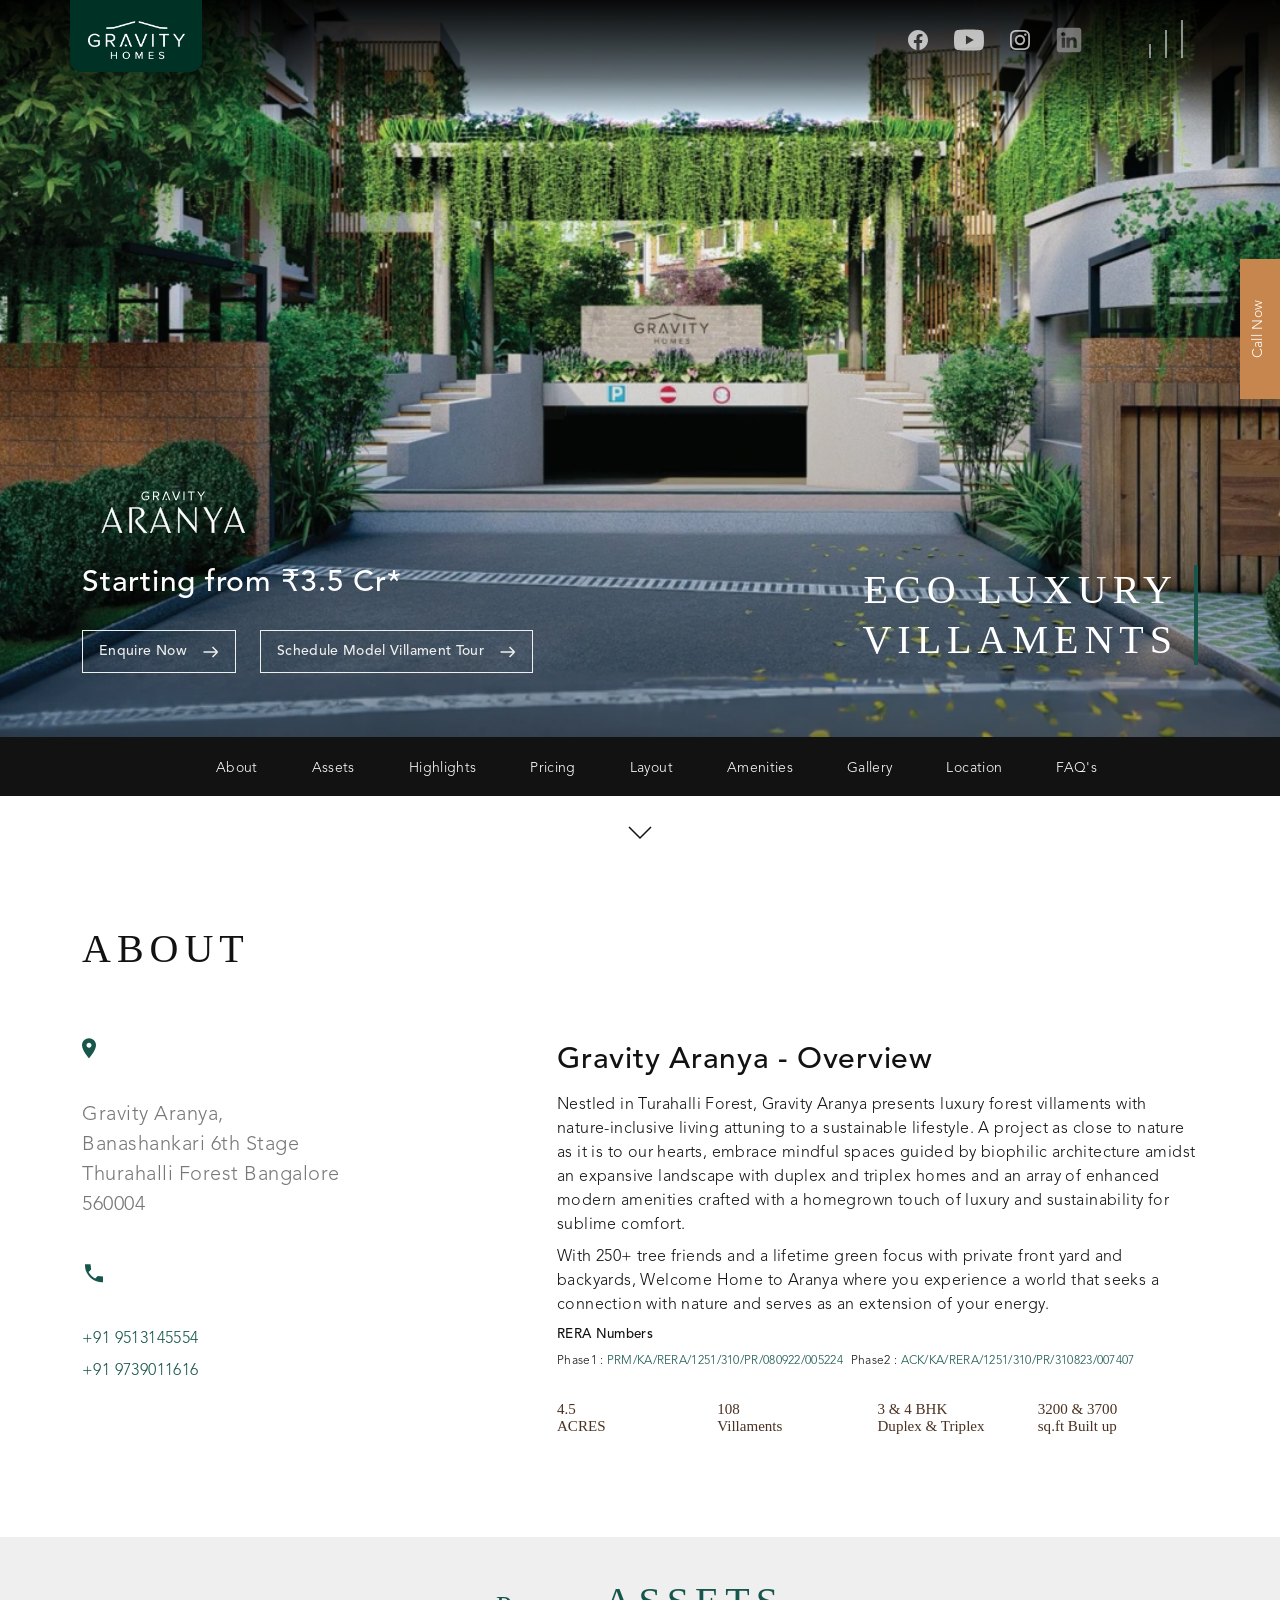
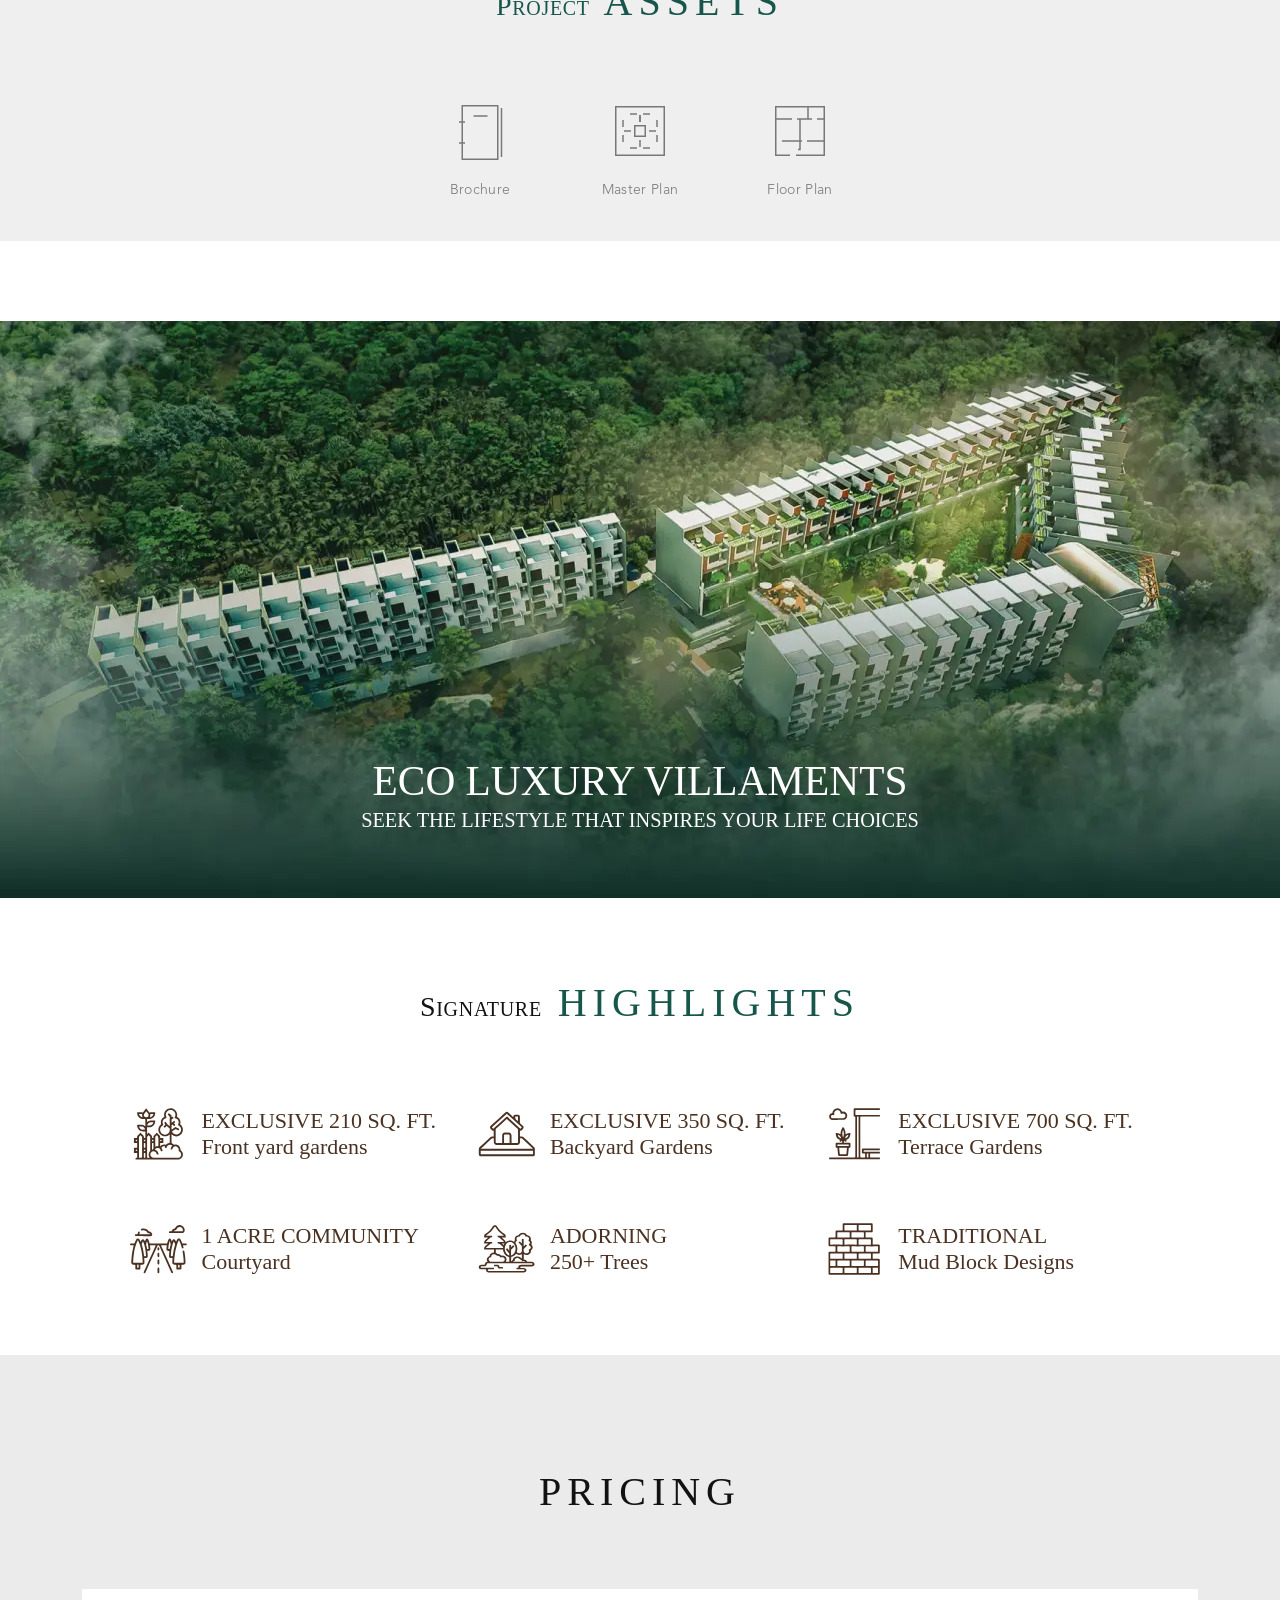
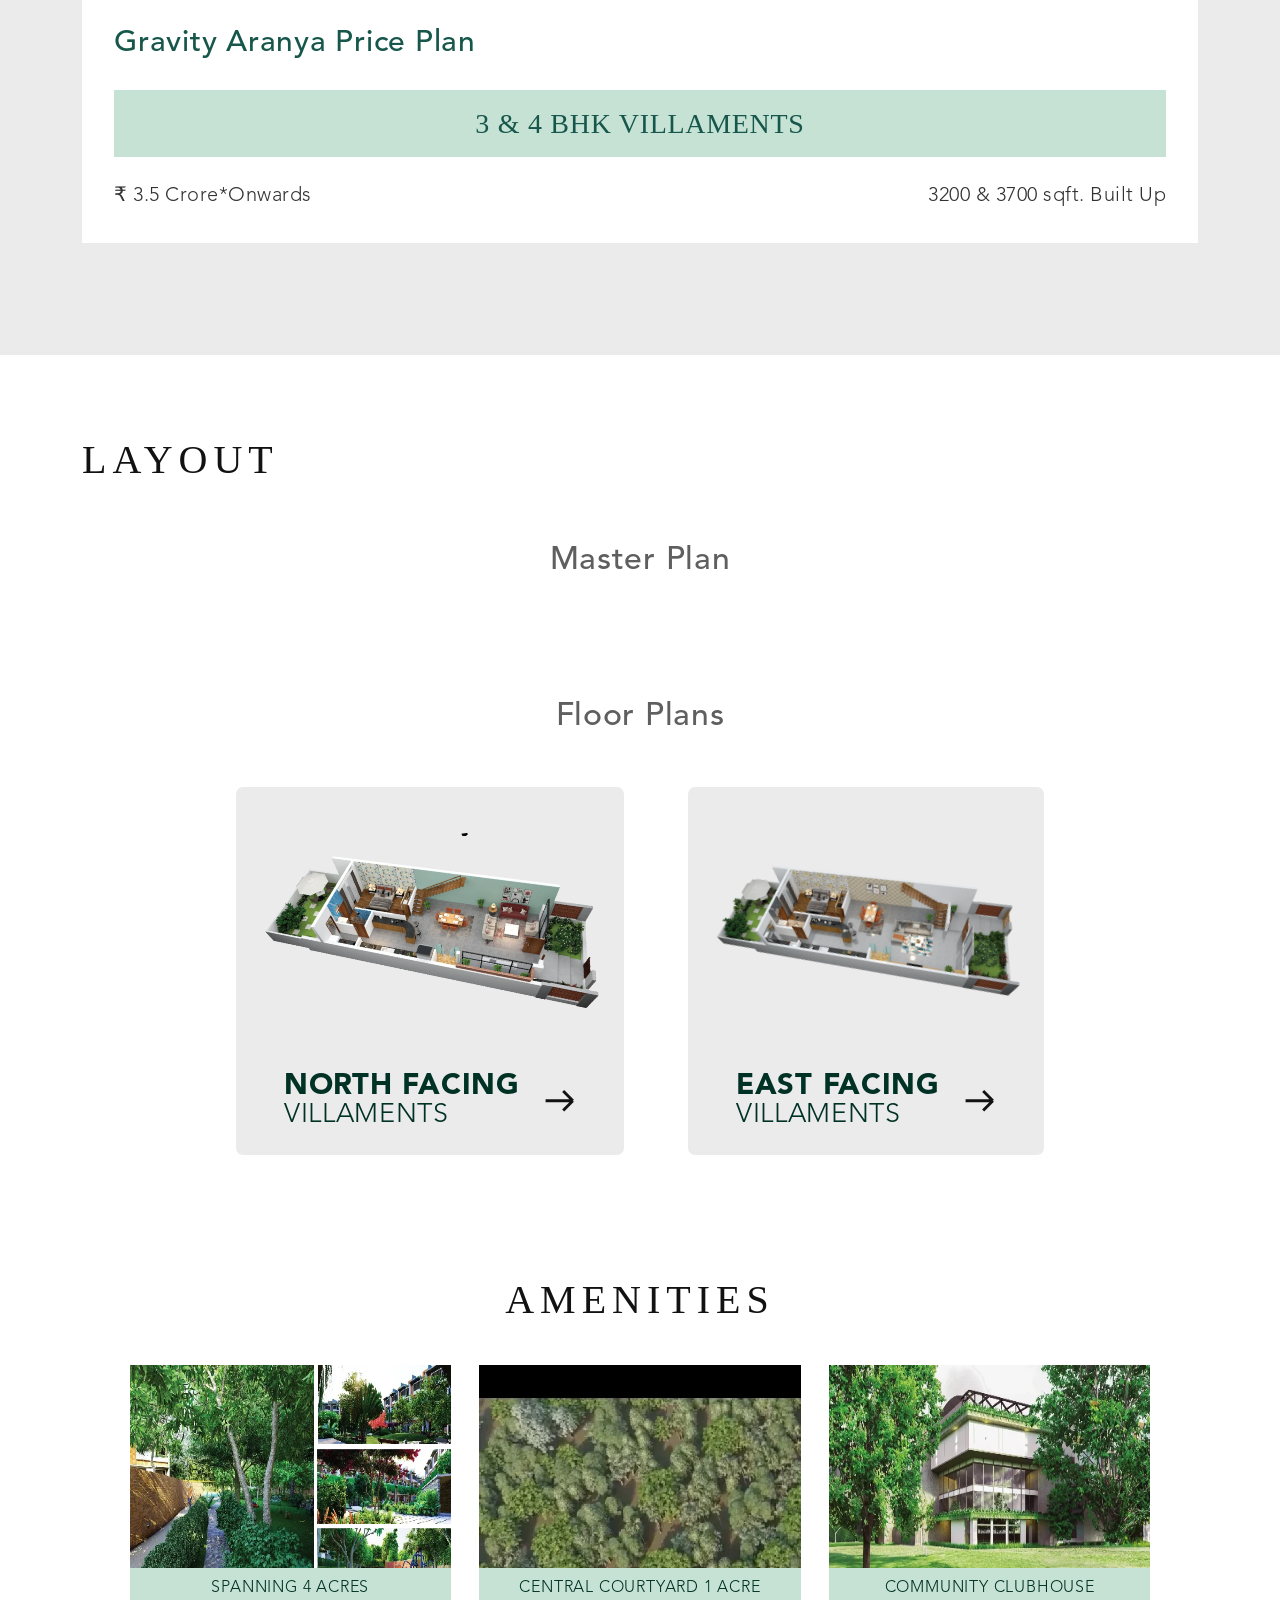
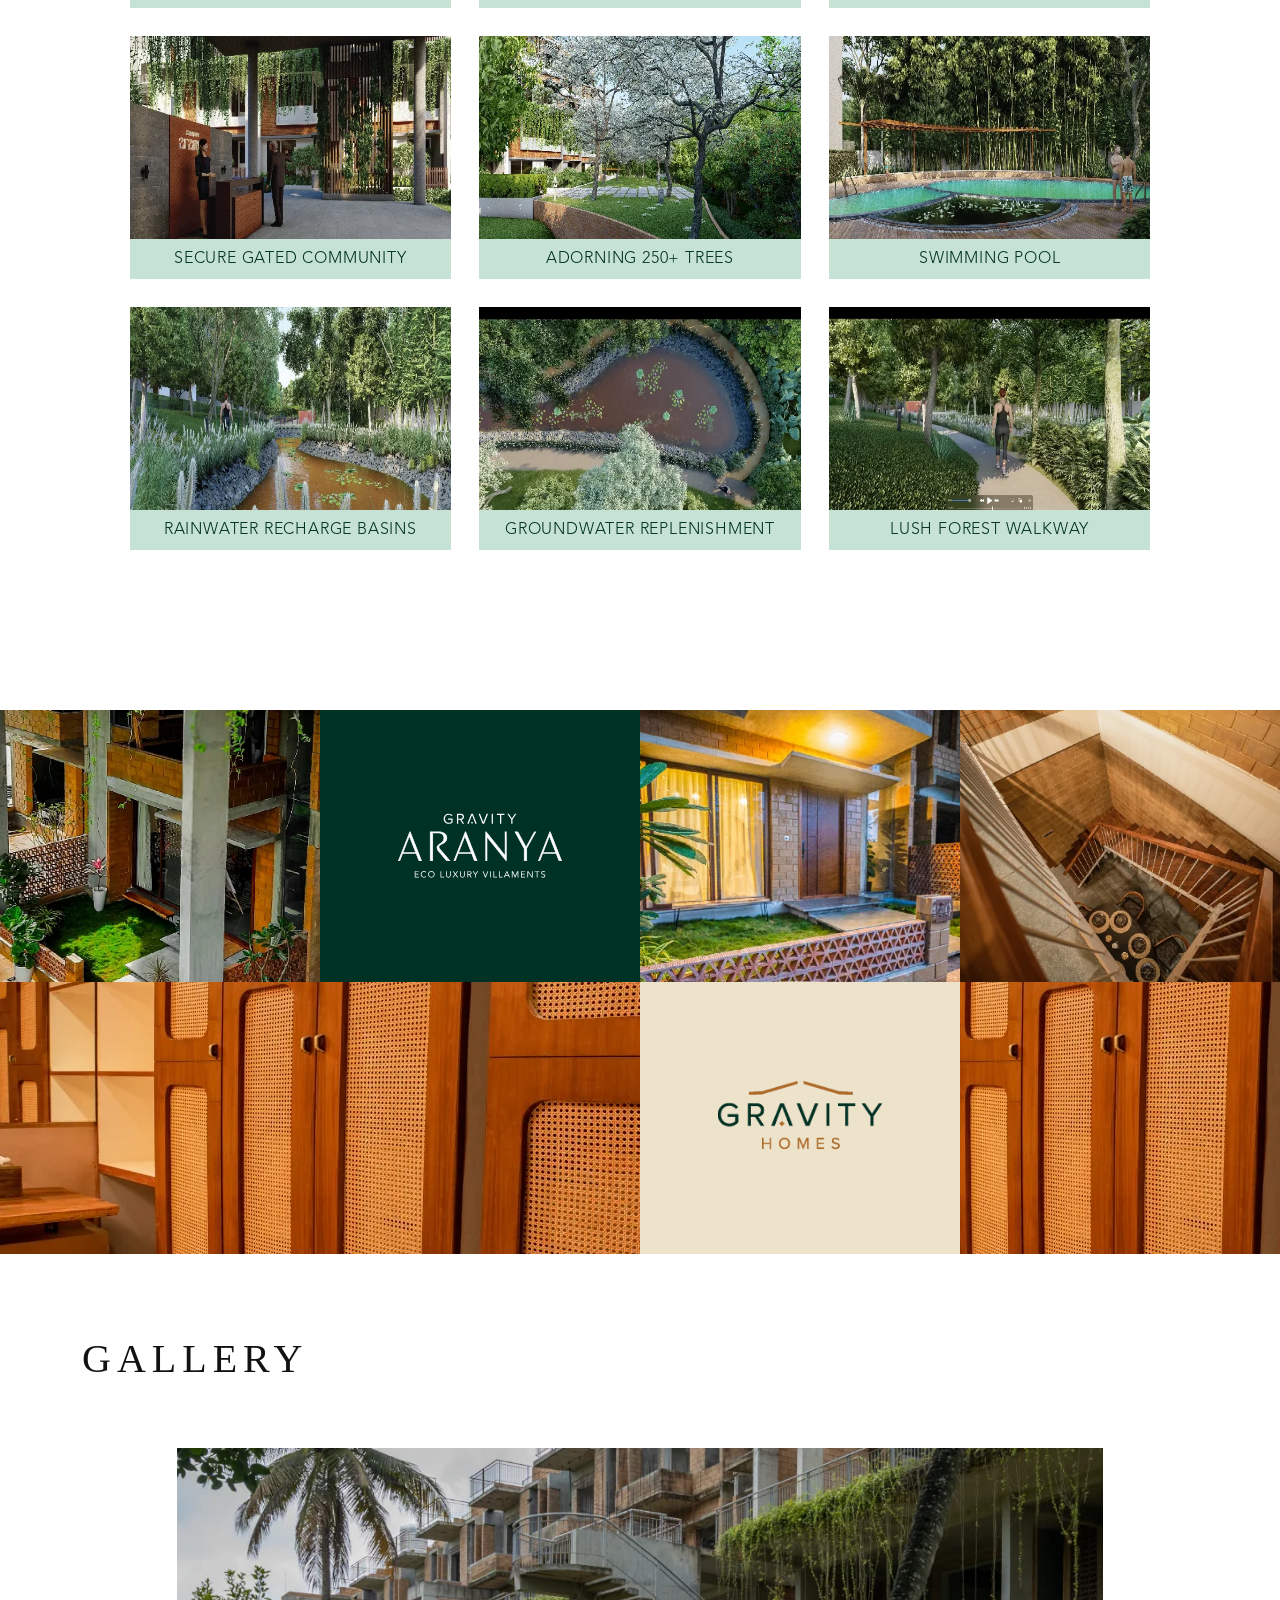
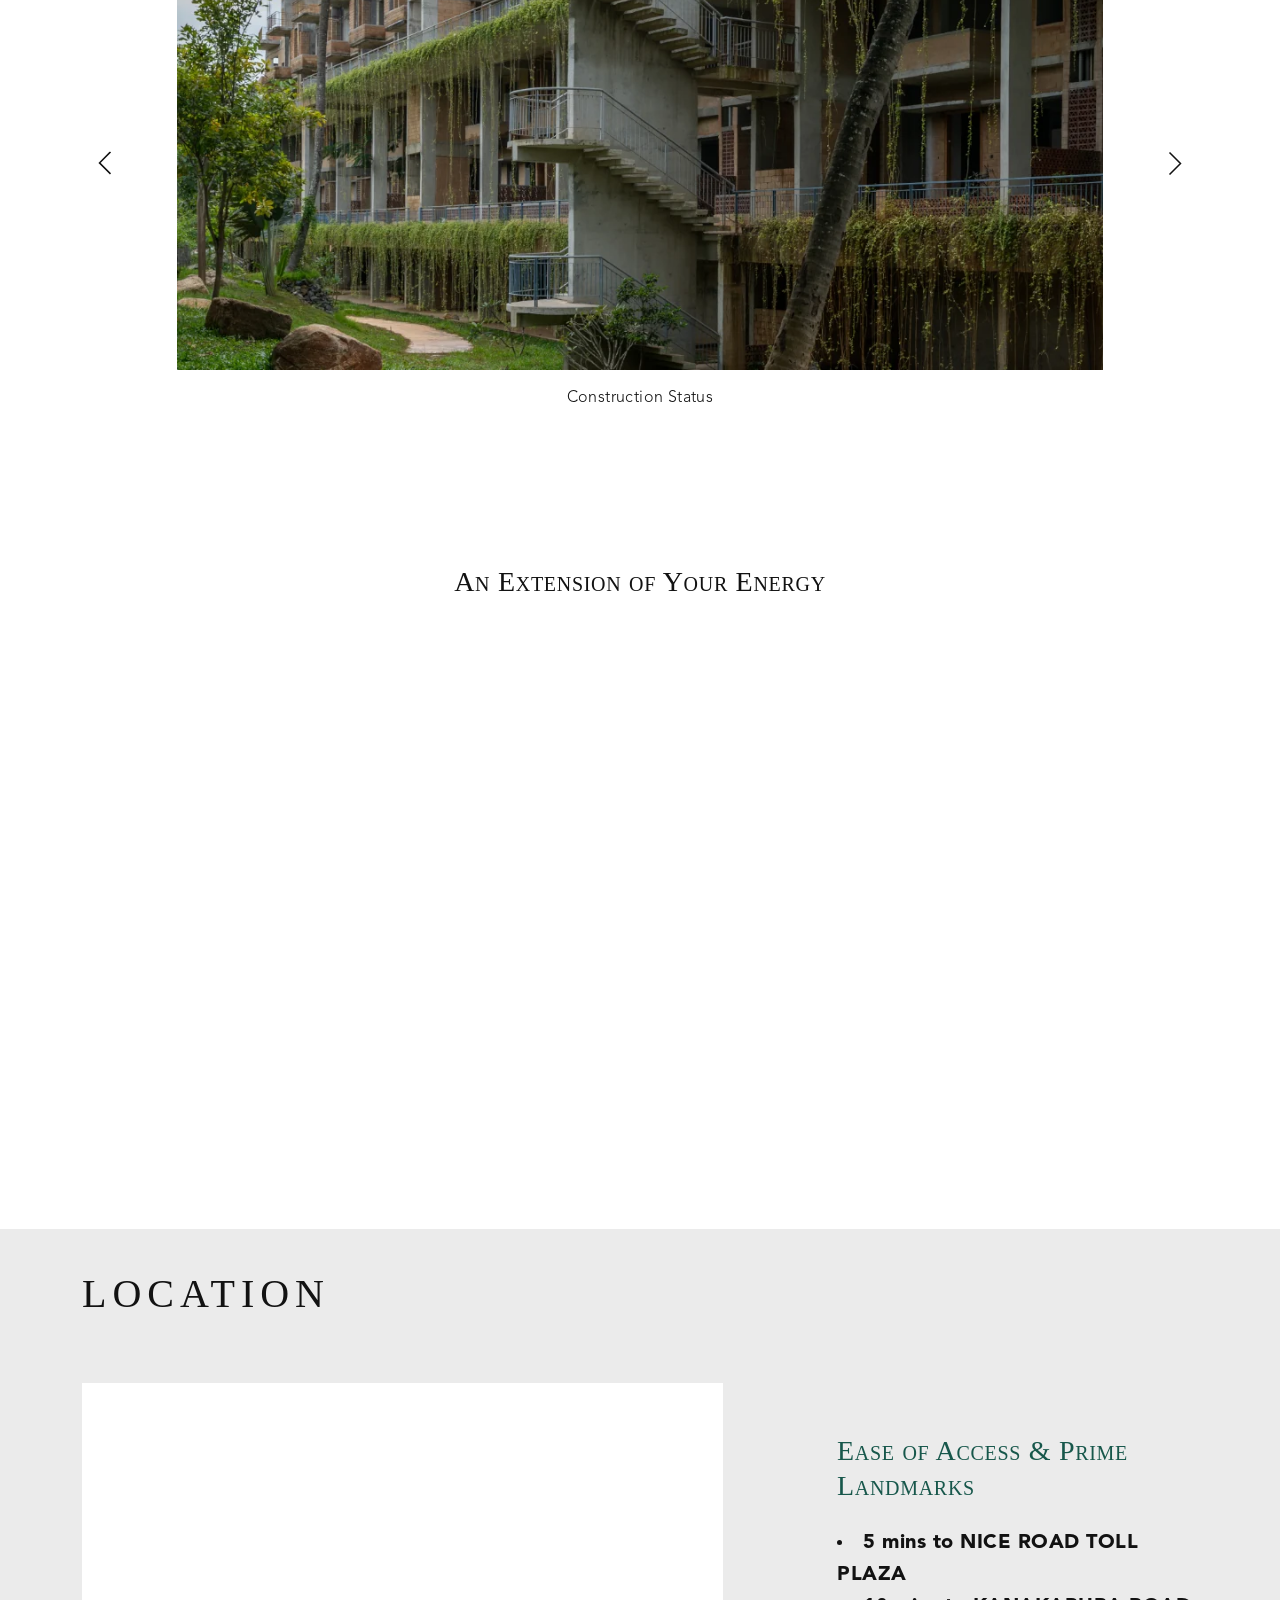
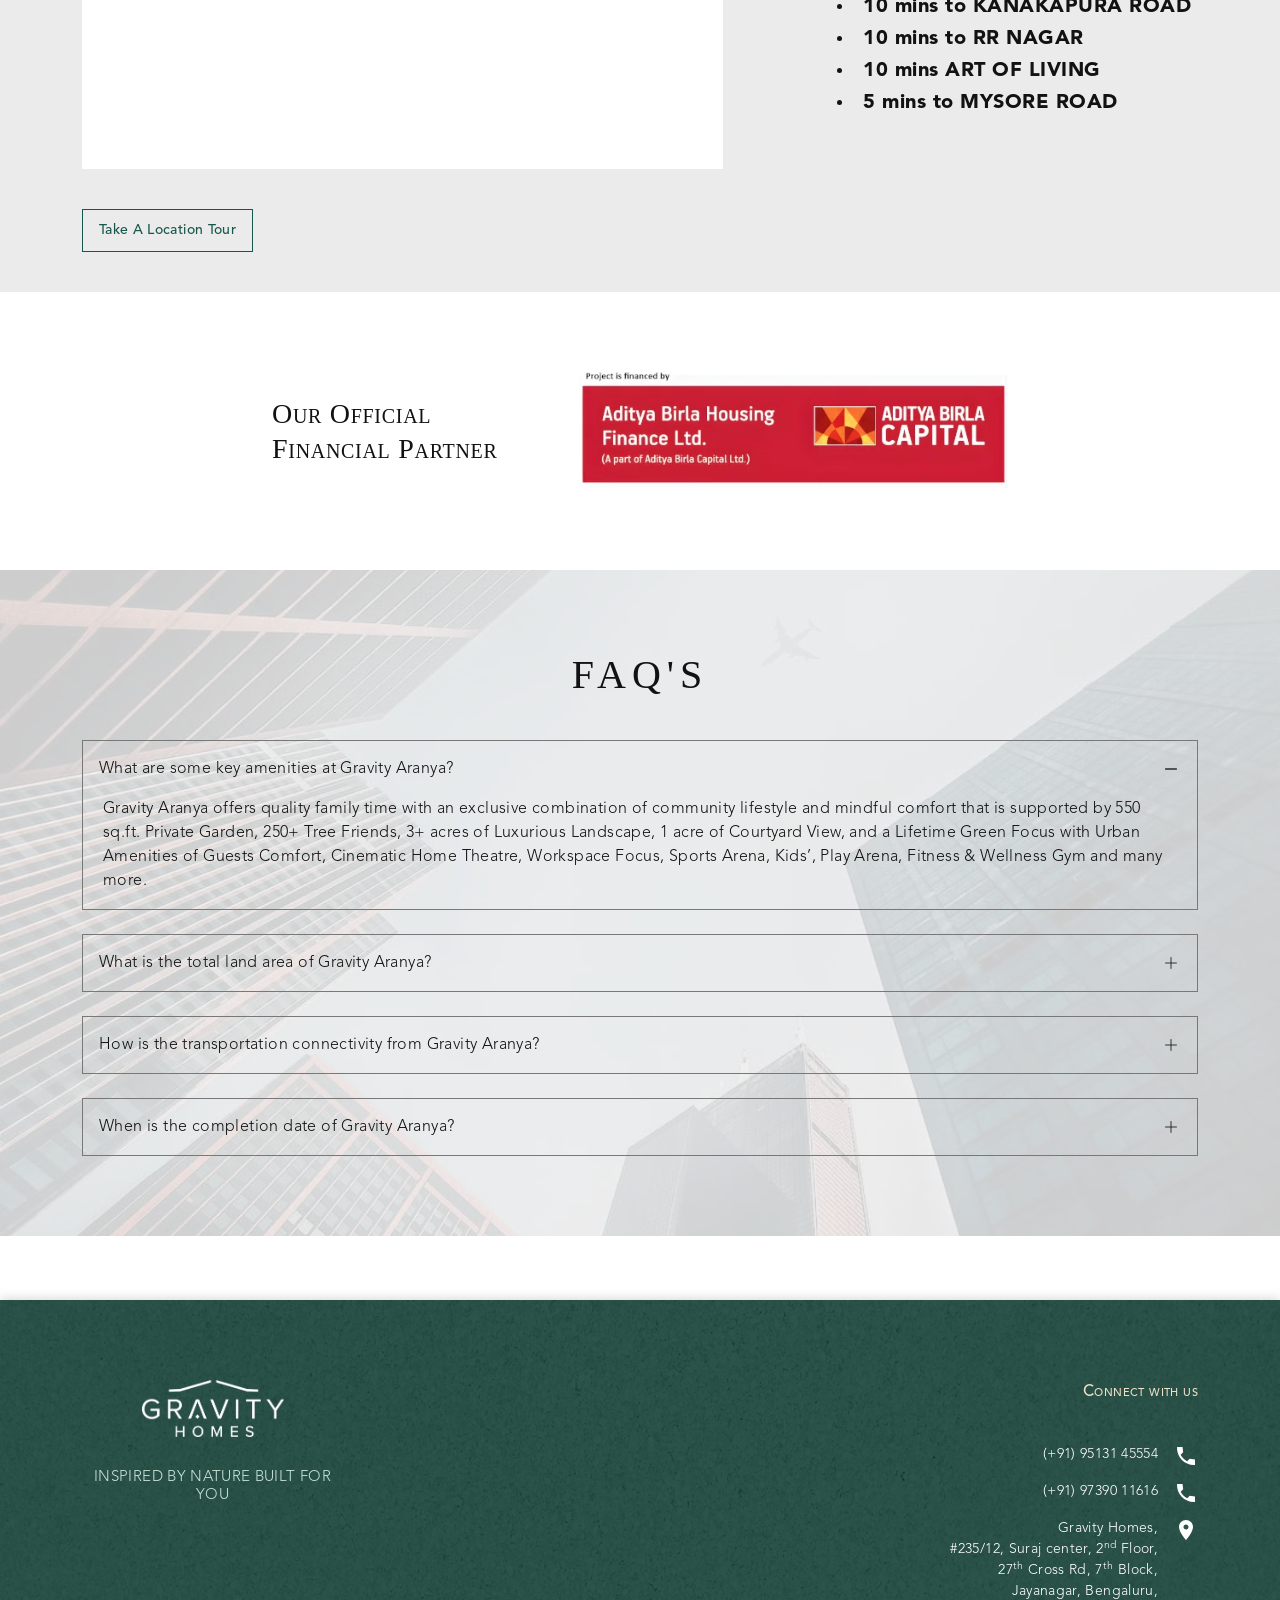
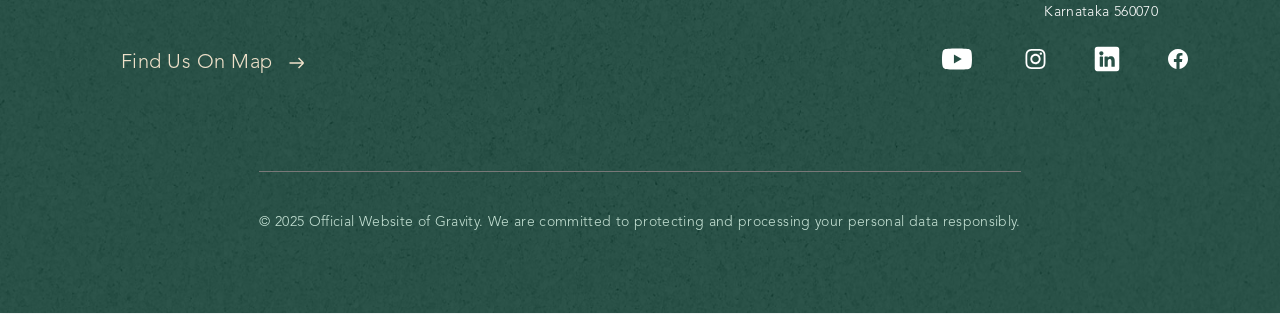
==== index.html @ 55177cca "Initial Commit" ====
<!DOCTYPE html>
<html lang="en">

<head>
    <meta charset="UTF-8" data-next-head="">
    <meta name="viewport" content="width=device-width, initial-scale=1, maximum-scale=3, user-scalable=no"
        data-next-head="">
    <script type="application/ld+json"
        data-next-head="">{"@context":"https://schema.org","@type":"SiteNavigationElement","name":"Gravity Homes Off-Canvas Navigation","url":[{"@type":"WebPage","name":"About Us","url":"https://www.gravityhomes.in/about"},{"@type":"WebPage","name":"Projects","url":"https://www.gravityhomes.in/project"},{"@type":"WebPage","name":"Living","url":"https://www.gravityhomes.in/living"},{"@type":"WebPage","name":"Blog","url":"https://www.gravityhomes.in/blog"},{"@type":"WebPage","name":"Contact","url":"https://www.gravityhomes.in/contact"}]}</script>
    <title data-next-head="">Gravity Aranya - Luxury Forest View 3 & 4 BHK Villaments, Villas, Apartments in South
        Bangalore</title>
    <meta name="description"
        content="Explore our luxury 3 & 4 BHK villaments designed for a life of comfort and sophistication in south Bangalore"
        data-next-head="">
    <link rel="canonical" href="https://www.gravityhomes.in/project/gravity-aranya/" data-next-head="">
    <link rel="alternate" type="text/plain" href="/project/gravity-aranya/llms.txt" data-next-head="">
    <meta property="og:image"
        content="images/gravity-aranya-villaments-bangalore-south-villas-nature-luxury-rr-nagar-kanakapura-road.webp"
        data-next-head="">
    <meta property="og:url" content="https://www.gravityhomes.in/project/gravity-aranya/" data-next-head="">
    <meta property="og:title"
        content="Gravity Aranya - Luxury Forest View 3 & 4 BHK Villaments, Villas, Apartments in South Bangalore"
        data-next-head="">
    <meta property="og:description"
        content="Explore our luxury 3 & 4 BHK villaments designed for a life of comfort and sophistication in south Bangalore"
        data-next-head="">
    <script type="application/ld+json"
        data-next-head="">{"@context":"https://schema.org","@type":"WebPage","name":"Gravity Aranya","mainEntity":{"@type":"WebPageElement","name":"llms.txt","url":"https://www.gravityhomes.in/project/gravity-aranya/llms.txt"}}</script>
    <script type="application/ld+json"
        data-next-head="">{"@context":"https://schema.org","@type":"Organization","name":"Gravity Aranya - Luxury Forest View 3 & 4 BHK Villaments, Villas, Apartments in South Bangalore","url":"https://www.gravityhomes.in/project/gravity-aranya","logo":"https://www.gravityhomes.in/images/projects/logos/gravity-aranya-logo-2025.webp","contactPoint":{"@type":"ContactPoint","telephone":"09739011616","contactType":"customer service"},"address":{"@type":"PostalAddress","streetAddress":"Gravity Aranya, Off 100 Feet Road, Banashankari 6th Stage, Nearby Mysore Road, RR Nagar and Kanakapura Road","addressLocality":"Bengaluru","addressCountry":"IN","addressRegion":"Karnataka","postalCode":"560060"},"sameAs":["https://www.youtube.com/@GravityHomes","https://www.instagram.com/gravityhomesin/","https://www.linkedin.com/company/gravity-homes/","https://www.facebook.com/GravityHomes/","https://maps.app.goo.gl/BdJY6Lj95ePvJzGF9"]}</script>
    <script type="application/ld+json"
        data-next-head="">{"@context":"https://schema.org","@type":"LocalBusiness","name":"Gravity Aranya - Luxury Forest View 3 & 4 BHK Villaments, Villas, Apartments in South Bangalore","image":"https://www.gravityhomes.in/images/projects/logos/gravity-aranya-logo-2025.webp","@id":"https://www.gravityhomes.in/project/gravity-aranya","url":"https://www.gravityhomes.in/project/gravity-aranya","telephone":"09739011616","address":{"@type":"PostalAddress","streetAddress":"Gravity Aranya, Off 100 Feet Road, Banashankari 6th Stage, Nearby Mysore Road, RR Nagar and Kanakapura Road","addressLocality":"Bengaluru","addressCountry":"IN","addressRegion":"Karnataka","postalCode":"560060"},"geo":{"@type":"GeoCoordinates","latitude":12.8936081,"longitude":77.4865505},"openingHoursSpecification":[{"@type":"OpeningHoursSpecification","dayOfWeek":["Monday","Tuesday","Wednesday","Thursday","Friday","Saturday","Sunday"],"opens":"09:30","closes":"18:30"}],"sameAs":["https://www.youtube.com/@GravityHomes","https://www.instagram.com/gravityhomesin/","https://www.linkedin.com/company/gravity-homes/","https://www.facebook.com/GravityHomes/","https://maps.app.goo.gl/BdJY6Lj95ePvJzGF9"]}</script>
    <meta charset="UTF-8">
    <meta name="viewport" content="width=device-width, initial-scale=1, maximum-scale=3, user-scalable=no">
    <meta http-equiv="Content-Type" content="text/html;">
    <meta http-equiv="X-UA-Compatible" content="IE=edge">
    <link rel="icon" href="images/favicon.ico" type="image/x-icon">
    <link rel="icon" href="images/favicon.png" type="image/png" sizes="32x32">
    <link rel="apple-touch-icon" href="images/apple-touch-icon.png" sizes="180x180">
    <link rel="icon" href="images/android-chrome-192x192.png" sizes="192x192">
    <link rel="mask-icon" href="/safari-pinned-tab.svg" color="#5bbad5">
    <meta name="theme-color" content="#f5f5f5">
    <meta name="msapplication-TileColor" content="#f5f5f5">
    <meta name="copyright" content="Gravity Homes">
    <meta name="author" content="https://www.siliciti.com">
    <meta name="reply-to" content="">
    <meta name="robots" content="index, follow">
    <meta name="distribution" content="global">
    <meta name="country" content="IND">
    <meta name="web_author" content="https://www.siliciti.com">
    <meta property="og:site_name" content="Gravity Homes | Top Builder & Real Estate Developer in Bangalore">
    <meta property="og:image" content="images/gravity-logo.webp">
    <meta property="og:type" content="website">
    <meta property="og:image:url" content="images/gravity-logo.webp">
    <meta name="referrer" content="origin-when-cross-origin">
    <link rel="author" href="https://www.siliciti.com">
    <link rel="web_author" href="https://www.siliciti.com">
    <link rel="manifest" href="/manifest.json">
    <link data-next-font="" rel="preconnect" href="/" crossorigin="anonymous">
    <link rel="preload" href="css/f690c252d75a5598.css" as="style">
    <link rel="stylesheet" href="css/f690c252d75a5598.css" data-n-g="">
    <link rel="preload" href="css/5d43b495f42115aa.css" as="style">
    <link rel="stylesheet" href="css/5d43b495f42115aa.css" data-n-p="">
    <link rel="preload" href="css/9dfb48c6d13458fb.css" as="style">
    <link rel="stylesheet" href="css/9dfb48c6d13458fb.css" data-n-p=""><noscript data-n-css=""></noscript>
    <!-- <script defer="" nomodule="" src="js/polyfills-42372ed130431b0a.js"></script>
    <script src="js/webpack-86c6b1652e9be735.js" defer=""></script>
    <script src="js/framework-f75312fc4004b783.js" defer=""></script>
    <script src="js/main-240a28cb8ad02b1e.js" defer=""></script>
    <script src="js/_app-f43d1c976541d499.js" defer=""></script>
    <script src="js/749-c2795f810bf922ba.js" defer=""></script>
    <script src="js/971-d9c5249f0ad05473.js" defer=""></script>
    <script src="js/118-2b9551ba556a5432.js" defer=""></script>
    <script src="js/gravity-aranya-5b4d2f31799f35ab.js" defer=""></script>
    <script src="js/_buildManifest.js" defer=""></script>
    <script src="js/_ssgManifest.js" defer=""></script> -->
</head>

<body>
    <div id="__next">
        <nav class="bg-body-tertiary py-custom-0   navbar navbar-expand-lg navbar-light fixed-top">
            <div class="position-relative container"><a href="/" title="Gravity Homes"
                    class="position-absolute navbar-brand"><img
                        alt="Gravity Homes - Top builder and real estate developer in bangalore"
                        title="Gravity Homes - Top builder and real estate developer bangalore" loading="lazy"
                        width="97" height="42" decoding="async" data-nimg="1" class="img-fluid white_logo"
                        style="color:transparent" src="images/gravity_homes_whites.webp"><img
                        alt="Gravity Homes - Best builder and real estate developer in bangalore"
                        title="Gravity Homes - Best builder and real estate developer in bangalore" loading="lazy"
                        width="105" height="45" decoding="async" data-nimg="1" class="img-fluid dark_logo"
                        style="color:transparent" src="images/gravity_homes.webp"></a>
                <nav id="responsive-navbar-nav-" class="ms-auto navbar navbar-expand navbar-light">
                    <div class="ms-auto navbar-nav"><a href="https://www.facebook.com/GravityHomes/" target="_blank"
                            title="Gravity Homes Facebook" data-rr-ui-event-key="https://www.facebook.com/GravityHomes/"
                            class="d-md-flex d-none align-items-center nav-link"><svg width="40" height="40"
                                viewBox="0 0 40 40" fill="none" xmlns="http://www.w3.org/2000/svg">
                                <path
                                    d="M30 20C30 14.4775 25.5225 10 20 10C14.4775 10 10 14.4775 10 20C10 24.9917 13.6567 29.1283 18.4375 29.8783V22.8908H15.8983V19.9992H18.4375V17.7975C18.4375 15.2917 19.9308 13.9067 22.215 13.9067C23.3083 13.9067 24.4533 14.1025 24.4533 14.1025V16.5633H23.1917C21.9492 16.5633 21.5617 17.3342 21.5617 18.125V20H24.335L23.8917 22.8917H21.5617V29.8792C26.3433 29.1283 30 24.9908 30 20Z"
                                    fill="#fff"></path>
                            </svg></a><a href="https://www.youtube.com/@GravityHomes" target="_blank"
                            title="Gravity Homes Youtube" data-rr-ui-event-key="https://www.youtube.com/@GravityHomes"
                            class="d-md-flex d-none align-items-center nav-link"><svg width="30" height="30"
                                viewBox="0 0 30 30" fill="none" xmlns="http://www.w3.org/2000/svg">
                                <g clip-path="url(#clip0_1049_7014)">
                                    <path
                                        d="M29.3725 7.7324C29.203 7.094 28.8688 6.51132 28.4033 6.04273C27.9377 5.57414 27.3573 5.23608 26.72 5.0624C24.3812 4.43115 15 4.43115 15 4.43115C15 4.43115 5.61875 4.43115 3.27875 5.0624C2.64176 5.23638 2.06162 5.57457 1.59635 6.04313C1.13108 6.51169 0.796989 7.0942 0.6275 7.7324C0 10.0874 0 14.9999 0 14.9999C0 14.9999 0 19.9124 0.6275 22.2674C0.796982 22.9058 1.13122 23.4885 1.59674 23.9571C2.06226 24.4257 2.64272 24.7637 3.28 24.9374C5.61875 25.5687 15 25.5687 15 25.5687C15 25.5687 24.3813 25.5687 26.7213 24.9374C27.3586 24.7638 27.9391 24.4258 28.4046 23.9572C28.8702 23.4886 29.2044 22.9059 29.3738 22.2674C30 19.9124 30 14.9999 30 14.9999C30 14.9999 30 10.0874 29.3725 7.7324ZM11.9312 19.4599V10.5399L19.7725 14.9999L11.9312 19.4599Z"
                                        fill="#fff"></path>
                                </g>
                                <defs>
                                    <clipPath id="clip0_1049_7014">
                                        <rect width="30" height="30" fill="white"></rect>
                                    </clipPath>
                                </defs>
                            </svg></a><a href="https://www.instagram.com/gravityhomesin/" target="_blank"
                            title="Gravity Homes Instagram"
                            data-rr-ui-event-key="https://www.instagram.com/gravityhomesin/"
                            class="d-md-flex d-none align-items-center nav-link"><svg width="40" height="40"
                                viewBox="0 0 40 40" fill="none" xmlns="http://www.w3.org/2000/svg">
                                <path
                                    d="M20 10C17.2833 10 16.9442 10.0125 15.8775 10.06C14.8125 10.11 14.0875 10.2775 13.45 10.525C12.7925 10.78 12.2342 11.1225 11.6783 11.6783C11.1225 12.2342 10.7792 12.7917 10.525 13.45C10.2775 14.0875 10.1092 14.8125 10.06 15.8775C10.01 16.9442 10 17.2833 10 20C10 22.7167 10.0125 23.0558 10.06 24.1225C10.11 25.1867 10.2775 25.9125 10.525 26.55C10.7761 27.2174 11.1697 27.822 11.6783 28.3217C12.1777 28.8307 12.7824 29.2243 13.45 29.475C14.0883 29.7217 14.8133 29.8908 15.8775 29.94C16.9442 29.99 17.2833 30 20 30C22.7167 30 23.0558 29.9875 24.1225 29.94C25.1867 29.89 25.9125 29.7217 26.55 29.475C27.2172 29.2236 27.8218 28.8301 28.3217 28.3217C28.8309 27.8224 29.2245 27.2177 29.475 26.55C29.7217 25.9125 29.8908 25.1867 29.94 24.1225C29.99 23.0558 30 22.7167 30 20C30 17.2833 29.9875 16.9442 29.94 15.8775C29.89 14.8133 29.7217 14.0867 29.475 13.45C29.2238 12.7827 28.8302 12.1781 28.3217 11.6783C27.8226 11.1689 27.2178 10.7752 26.55 10.525C25.9125 10.2775 25.1867 10.1092 24.1225 10.06C23.0558 10.01 22.7167 10 20 10ZM20 11.8C22.6692 11.8 22.9875 11.8133 24.0417 11.8592C25.0167 11.905 25.5458 12.0667 25.8975 12.205C26.3658 12.3858 26.6975 12.6025 27.0492 12.9517C27.3983 13.3017 27.615 13.6342 27.7958 14.1025C27.9325 14.4542 28.0958 14.9833 28.14 15.9583C28.1875 17.0133 28.1983 17.33 28.1983 20C28.1983 22.67 28.1858 22.9875 28.1367 24.0417C28.0858 25.0167 27.9233 25.5458 27.7858 25.8975C27.6232 26.3315 27.3675 26.7246 27.0367 27.0492C26.7134 27.3802 26.3206 27.6353 25.8867 27.7958C25.5367 27.9325 24.9992 28.0958 24.0242 28.14C22.9625 28.1875 22.65 28.1983 19.975 28.1983C17.2992 28.1983 16.9867 28.1858 15.9258 28.1367C14.95 28.0858 14.4125 27.9233 14.0625 27.7858C13.6283 27.6252 13.2356 27.3692 12.9133 27.0367C12.5788 26.7156 12.3223 26.3222 12.1633 25.8867C12.0258 25.5367 11.8642 24.9992 11.8133 24.0242C11.7758 22.9742 11.7625 22.65 11.7625 19.9875C11.7625 17.3242 11.7758 16.9992 11.8133 15.9367C11.8642 14.9617 12.0258 14.425 12.1633 14.075C12.3383 13.6 12.5625 13.275 12.9133 12.9242C13.2625 12.575 13.5883 12.35 14.0625 12.1758C14.4125 12.0375 14.9383 11.875 15.9133 11.825C16.9758 11.7875 17.2883 11.775 19.9625 11.775L20 11.8ZM20 14.865C19.3257 14.865 18.6579 14.9978 18.0349 15.2559C17.4119 15.5139 16.8458 15.8922 16.369 16.369C15.8922 16.8458 15.5139 17.4119 15.2559 18.0349C14.9978 18.6579 14.865 19.3257 14.865 20C14.865 20.6743 14.9978 21.3421 15.2559 21.9651C15.5139 22.5881 15.8922 23.1542 16.369 23.631C16.8458 24.1078 17.4119 24.4861 18.0349 24.7441C18.6579 25.0022 19.3257 25.135 20 25.135C21.3619 25.135 22.668 24.594 23.631 23.631C24.594 22.668 25.135 21.3619 25.135 20C25.135 18.6381 24.594 17.332 23.631 16.369C22.668 15.406 21.3619 14.865 20 14.865ZM20 23.3333C18.1583 23.3333 16.6667 21.8417 16.6667 20C16.6667 18.1583 18.1583 16.6667 20 16.6667C21.8417 16.6667 23.3333 18.1583 23.3333 20C23.3333 21.8417 21.8417 23.3333 20 23.3333ZM26.5383 14.6625C26.5268 14.973 26.3953 15.267 26.1715 15.4826C25.9477 15.6982 25.6491 15.8186 25.3383 15.8186C25.0276 15.8186 24.729 15.6982 24.5052 15.4826C24.2814 15.267 24.1499 14.973 24.1383 14.6625C24.1383 14.3442 24.2648 14.039 24.4898 13.814C24.7148 13.5889 25.0201 13.4625 25.3383 13.4625C25.6566 13.4625 25.9618 13.5889 26.1869 13.814C26.4119 14.039 26.5383 14.3442 26.5383 14.6625Z"
                                    fill="#fff"></path>
                            </svg></a><a href="https://www.linkedin.com/company/gravity-homes/" target="_blank"
                            title="Gravity Homes Linkedin"
                            data-rr-ui-event-key="https://www.linkedin.com/company/gravity-homes/"
                            class="d-md-flex d-none align-items-center nav-link"><svg xmlns="http://www.w3.org/2000/svg"
                                width="26" height="26" viewBox="0 0 26 26" fill="none">
                                <g clip-path="url(#clip0_4754_719)">
                                    <path
                                        d="M0.5 22.6211C0.5 16.2133 0.5 9.80624 0.5 3.3985C0.519531 3.31964 0.538411 3.24077 0.557943 3.16256C0.963542 1.5383 2.28906 0.501304 3.9668 0.501304C10.0137 0.5 16.0599 0.501955 22.1061 0.5C22.9115 0.5 23.623 0.756153 24.2487 1.25477C24.9414 1.80684 25.3288 2.54075 25.5 3.3985V22.6211C25.3815 23.1809 25.1829 23.705 24.832 24.1651C24.2695 24.9017 23.5176 25.3201 22.6191 25.4993H3.38086C2.82031 25.3814 2.29557 25.1819 1.83594 24.8313C1.09896 24.2694 0.678385 23.5186 0.5 22.6204V22.6211ZM10.5286 15.5811C10.5286 17.0932 10.5286 18.6047 10.5286 20.1169C10.5286 20.6266 10.6953 20.7954 11.1973 20.7967C11.832 20.798 12.4661 20.798 13.1009 20.7967C13.6204 20.7954 13.7682 20.6481 13.7689 20.1312C13.7695 18.5708 13.7643 17.0098 13.7715 15.4494C13.7741 14.8556 13.9036 14.286 14.2272 13.7782C14.6003 13.1936 15.1536 12.955 15.832 13.0117C16.5391 13.071 17.0013 13.4536 17.224 14.1256C17.3529 14.5148 17.4076 14.9163 17.4076 15.3249C17.4089 16.9342 17.4076 18.5435 17.4076 20.1534C17.4076 20.6324 17.5384 20.7687 18.0104 20.7706C18.7103 20.7739 19.4095 20.7732 20.1094 20.7706C20.5853 20.7687 20.7389 20.6181 20.7402 20.1436C20.7474 18.2254 20.7467 16.3072 20.6908 14.3896C20.668 13.6159 20.5286 12.8547 20.2077 12.1396C19.7962 11.2219 19.11 10.6216 18.1296 10.3739C17.3763 10.1836 16.6159 10.1914 15.8561 10.329C15.0872 10.4678 14.4603 10.8432 13.9844 11.467C13.944 11.5198 13.9141 11.6221 13.8255 11.5843C13.7487 11.5511 13.7767 11.4553 13.7747 11.3849C13.7702 11.2304 13.7747 11.0759 13.7715 10.9214C13.763 10.5428 13.6139 10.3928 13.2318 10.3909C12.5566 10.3883 11.8815 10.3896 11.2064 10.3902C10.6751 10.3902 10.5286 10.5369 10.5286 11.0707C10.528 12.5744 10.5286 14.0781 10.5286 15.5817V15.5811ZM8.98503 15.5993C8.98503 14.0787 8.98568 12.5587 8.98503 11.0381C8.98503 10.5356 8.83463 10.3896 8.32552 10.3883C7.69075 10.387 7.05599 10.387 6.42122 10.3883C5.91862 10.3896 5.74349 10.561 5.74349 11.059C5.74284 14.0755 5.74284 17.0919 5.74349 20.1084C5.74349 20.6103 5.93099 20.7947 6.44206 20.7967C7.06836 20.7987 7.69531 20.7993 8.32161 20.7967C8.80599 20.7947 8.98438 20.6168 8.98503 20.1364C8.98633 18.6243 8.98503 17.1121 8.98503 15.5993ZM5.28255 7.32814C5.2806 8.49549 6.20508 9.43015 7.36263 9.43146C8.52344 9.43276 9.46354 8.50266 9.46875 7.34899C9.47396 6.17903 8.5345 5.22742 7.37109 5.22547C6.22526 5.22351 5.2845 6.17056 5.28255 7.32879V7.32814Z"
                                        fill="#979797"></path>
                                </g>
                                <defs>
                                    <clipPath id="clip0_4754_719">
                                        <rect width="25" height="25" fill="white" transform="translate(0.5 0.5)"></rect>
                                    </clipPath>
                                </defs>
                            </svg></a><a href="#" title="Garvity Menu" role="button" data-rr-ui-event-key="2"
                            class="d-flex align-items-center navOffCanvas nav-link" tabindex="0"><svg width="48"
                                height="48" viewBox="0 0 48 48" fill="none" xmlns="http://www.w3.org/2000/svg">
                                <path d="M8 42L8 28" stroke="white" stroke-width="1.5"></path>
                                <path d="M24 42L24 14" stroke="white" stroke-width="1.5"></path>
                                <path d="M40 42L40 4" stroke="white" stroke-width="1.5"></path>
                            </svg></a></div>
                </nav>
            </div>
        </nav>
        <div class="body-inner">
            <div class="Call-btn-home-fixed"><a target="_blank" title="Call Gravity Homes (+91)95131 45554"
                    class="call-now-btn" href="tel:+919513145554">Call Now</a></div>
            <div class="Enquire-btn-home-fixed"></div>
            <div class="gravityBgProject-html projects_gravityBgProject__iqZkI projects_GravityAranyaBg__9l2ok"
                style="background-image:url(./images/22.webp)">
                <div class="z-index-1 position-relative projects_projectsContainer__FVnx5 container">
                    <div class="justify-content-between align-items-md-end projects_projectsRow__QdrYZ row">
                        <div class="order-last order-md-first col-md-6 col-sm-12">
                            <div class="projects_projectLogoFlex__YB4oy">
                                <div class="projects_projectLogoMda__bEaPm"><img alt="Smera Gardens" loading="lazy"
                                        width="147" height="56" decoding="async" data-nimg="1" class="img-fluid"
                                        style="color:transparent" src="images/aranya-logo.svg"></div>
                                <p class="mb-0">Starting from ₹3.5 Cr*</p>
                                <div class="explore-all-btn white-btn"><button class="link-explore"
                                        type="button">Enquire Now<span class="ms-3"><svg width="16" height="16"
                                                viewBox="0 0 16 16" fill="none" xmlns="http://www.w3.org/2000/svg">
                                                <path d="M0.5 8H14.5M14.5 8L9.53226 3M14.5 8L9.53226 13"
                                                    stroke="#EFEFEF" stroke-width="1.5"></path>
                                            </svg></span></button><button class="link-explore ms-4"
                                        type="button">Schedule Model Villament Tour<span class="ms-3"><svg width="16"
                                                height="16" viewBox="0 0 16 16" fill="none"
                                                xmlns="http://www.w3.org/2000/svg">
                                                <path d="M0.5 8H14.5M14.5 8L9.53226 3M14.5 8L9.53226 13"
                                                    stroke="#EFEFEF" stroke-width="1.5"></path>
                                            </svg></span></button></div>
                            </div>
                        </div>
                        <div
                            class="order-first order-md-last align-items-center d-md-flex d-none align-items-md-center justify-content-md-end col-md-6 col-sm-12">
                            <h2 class="text-white">ECO LUXURY <br>Villaments</h2>
                        </div>
                    </div>
                    <div class="spacer-4"></div>
                </div>
            </div>
            <div class="d-md-block d-none projects_projectHeader__cIvot">
                <div class="container">
                    <ul class=" projects_projectHeaderScroll__exmrM">
                        <li class=" undefined"><a>About</a></li>
                        <li class=" undefined"><a>Assets</a></li>
                        <li class=" undefined"><a>Highlights</a></li>
                        <li class=" undefined"><a>Pricing</a></li>
                        <li class=" undefined"><a>Layout</a></li>
                        <li class=" undefined"><a>Amenities</a></li>
                        <li class=" undefined"><a>Gallery</a></li>
                        <li class=" undefined"><a>Location</a></li>
                        <li class=" undefined"><a>FAQ's</a></li>
                    </ul>
                </div>
            </div>
            <div class="gravityBgProject-html projects_projectInfoHighlights__5K3LW">
                <div class="container">
                    <div class="justify-content-center row">
                        <div class="text-center col-lg-7 col-md-10 col-sm-12"><a role="button"
                                class="mb-md-3 mb-0 projects_iconArrowDown__nbxa_"
                                href="/project/gravity-aranya/#aboutSections"><svg width="24" height="24"
                                    viewBox="0 0 24 24" fill="none" xmlns="http://www.w3.org/2000/svg">
                                    <path d="M1 7L12 18L23 7" stroke="#121212" stroke-width="1.5"></path>
                                </svg></a></div>
                    </div>
                </div>
                <div class="scrollSection projects_overViewInfo__D7UaA" id="aboutSection">
                    <div class="spacer-5" id="aboutSections"></div>
                    <div class="container">
                        <div class="justify-content-between row">
                            <div class="order-first col-md-12">
                                <h2
                                    class="mb-0 projects_projectStyleHeading__b5vZw projects_projectStyleHeadingTxtBlc__PJFdr">
                                    About</h2>
                                <div class="spacer-4"></div>
                            </div>
                            <div class="order-last order-md-0 col-lg-4 col-md-5 col-sm-12">
                                <div class="mb-4 projects_aboutHighlightedLocat__5KAyq">
                                    <div class=" undefined"><span><svg width="14" height="21" viewBox="0 0 14 21"
                                                fill="none" xmlns="http://www.w3.org/2000/svg">
                                                <path
                                                    d="M7 9.65527C6.33696 9.65527 5.70107 9.39188 5.23223 8.92304C4.76339 8.4542 4.5 7.81831 4.5 7.15527C4.5 6.49223 4.76339 5.85635 5.23223 5.38751C5.70107 4.91867 6.33696 4.65527 7 4.65527C7.66304 4.65527 8.29893 4.91867 8.76777 5.38751C9.23661 5.85635 9.5 6.49223 9.5 7.15527C9.5 7.48358 9.43534 7.80867 9.3097 8.11198C9.18406 8.4153 8.99991 8.69089 8.76777 8.92304C8.53562 9.15519 8.26002 9.33934 7.95671 9.46497C7.65339 9.59061 7.3283 9.65527 7 9.65527ZM7 0.155273C5.14348 0.155273 3.36301 0.892771 2.05025 2.20553C0.737498 3.51828 0 5.29876 0 7.15527C0 12.4053 7 20.1553 7 20.1553C7 20.1553 14 12.4053 14 7.15527C14 5.29876 13.2625 3.51828 11.9497 2.20553C10.637 0.892771 8.85652 0.155273 7 0.155273Z"
                                                    fill="#17574B"></path>
                                            </svg></span></div>
                                    <div class=" projects_aboutHighlightedAdr__JD6XC"><span>Gravity
                                            Aranya,</span><span>Banashankari 6th Stage</span><span>Thurahalli Forest
                                            Bangalore </span><span>560004</span></div>
                                    <div class=" undefined"><span><svg width="24" height="25" viewBox="0 0 24 25"
                                                fill="none" xmlns="http://www.w3.org/2000/svg">
                                                <path
                                                    d="M20.9984 15.6153L15.7284 15.0053L13.2084 17.5253C10.3696 16.0815 8.06222 13.7741 6.61844 10.9353L9.14844 8.40527L8.53844 3.15527H3.02844C2.44844 13.3353 10.8184 21.7053 20.9984 21.1253V15.6153Z"
                                                    fill="#17574B"></path>
                                            </svg></span></div>
                                    <div class=" projects_aboutHighlightedNum__eX62H"><span class="mb-2">+91
                                            9513145554</span><span>+91 9739011616</span></div>
                                </div>
                            </div>
                            <div class="col-lg-7 col-md-6 col-sm-12">
                                <div class="mb-3 mb-md-2 projects_overViewTxt___6Wct projects_overViewTxttext__VBWCV">
                                    <h1 class=" projects_fontFamilyAvenir__1ejw_">Gravity Aranya - Overview</h1>
                                    <p class="mb-2">Nestled in Turahalli Forest, Gravity Aranya presents luxury forest
                                        villaments with nature-inclusive living attuning to a sustainable lifestyle. A
                                        project as close to nature as it is to our hearts, embrace mindful spaces guided
                                        by biophilic architecture amidst an expansive landscape with duplex and triplex
                                        homes and an array of enhanced modern amenities crafted with a homegrown touch
                                        of luxury and sustainability for sublime comfort.</p>
                                    <p class="mb-0">With 250+ tree friends and a lifetime green focus with private front
                                        yard and backyards, Welcome Home to Aranya where you experience a world that
                                        seeks a connection with nature and serves as an extension of your energy.</p>
                                </div>
                                <div class="mb-4 mb-md-2 projects_overViewRera__QoC5a">
                                    <h6 class="mb-2">RERA Numbers</h6>
                                    <div class="d-flex flex-column flex-md-row">
                                        <p class="mb-2">Phase1 :<span> PRM/KA/RERA/1251/310/PR/080922/005224</span></p>
                                        <p class="mb-0 ms-0 ms-md-2">Phase2 :<span>
                                                ACK/KA/RERA/1251/310/PR/310823/007407</span></p>
                                    </div>
                                    <div class=" projects_aboutHighlighted__VWMWR">
                                        <div class=" projects_projectHighlightFlex__BX95Y">
                                            <span>4.5</span><span>ACRES</span></div>
                                        <div class=" projects_projectHighlightFlex__BX95Y">
                                            <span>108</span><span>Villaments</span></div>
                                        <div class=" projects_projectHighlightFlex__BX95Y"><span>3 & 4
                                                BHK</span><span>Duplex & Triplex </span></div>
                                        <div class=" projects_projectHighlightFlex__BX95Y"><span>3200 &
                                                3700</span><span>sq.ft Built up </span></div>
                                    </div>
                                </div>
                            </div>
                        </div>
                    </div>
                    <div class="spacer-5"></div>
                </div>
                <div class=" projects_projectAssets__J3j4J projects_projectAssetsTxt__ZRiF2" id="assetsSection">
                    <div class="container">
                        <div class="justify-content-center row">
                            <div class="col-md-10 col-sm-12">
                                <h2 class="mb-0 text-center projects_projectStyleHeading__b5vZw"><span>Project</span>
                                    Assets</h2>
                                <div class="spacer-4"></div>
                            </div>
                            <div class="d-flex justify-content-center projects_assetsFlex__nuCWm"><a target="_blank"
                                    class="d-flex flex-column align-items-center projects_assetsFlexCol__Tc8pE"
                                    href="/docs/projects/gravity-aranya/G_Aranya_E-Brochure.pdf">
                                    <div class="projects_assetsFlexMda__RAm0x"><svg width="80" height="80"
                                            viewBox="0 0 80 80" fill="none" xmlns="http://www.w3.org/2000/svg">
                                            <rect x="22.25" y="14.75" width="35.5" height="53.5" stroke="#787878"
                                                stroke-width="1.5"></rect>
                                            <path d="M61.5 17V66" stroke="#787878" stroke-width="1.5"></path>
                                            <path d="M25 31L19 31" stroke="#787878" stroke-width="1.5"></path>
                                            <path d="M47.5 25L33.5 25" stroke="#787878" stroke-width="1.5"></path>
                                            <path d="M25 52L19 52" stroke="#787878" stroke-width="1.5"></path>
                                        </svg></div>
                                    <h6 class="mb-0">Brochure</h6>
                                </a><a target="_blank"
                                    class="d-flex flex-column align-items-center projects_assetsFlexCol__Tc8pE"
                                    href="/docs/projects/gravity-aranya/G_Aranya_Master_plan.pdf">
                                    <div class="projects_assetsFlexMda__RAm0x"><svg width="80" height="80"
                                            viewBox="0 0 80 80" fill="none" xmlns="http://www.w3.org/2000/svg">
                                            <rect x="15.75" y="15.75" width="48.5" height="48.5" stroke="#787878"
                                                stroke-width="1.5"></rect>
                                            <rect x="34.75" y="34.75" width="10.5" height="10.5" stroke="#787878"
                                                stroke-width="1.5"></rect>
                                            <path d="M40 31L40 24" stroke="#787878" stroke-width="1.5"></path>
                                            <path d="M40 31L40 24" stroke="#787878" stroke-width="1.5"></path>
                                            <path d="M57 36L57 29" stroke="#787878" stroke-width="1.5"></path>
                                            <path d="M23 36L23 29" stroke="#787878" stroke-width="1.5"></path>
                                            <path d="M57 51L57 44" stroke="#787878" stroke-width="1.5"></path>
                                            <path d="M23 51L23 44" stroke="#787878" stroke-width="1.5"></path>
                                            <path d="M40 56L40 49" stroke="#787878" stroke-width="1.5"></path>
                                            <path d="M49 40L56 40" stroke="#787878" stroke-width="1.5"></path>
                                            <path d="M43 57L50 57" stroke="#787878" stroke-width="1.5"></path>
                                            <path d="M43 23L50 23" stroke="#787878" stroke-width="1.5"></path>
                                            <path d="M24 40L31 40" stroke="#787878" stroke-width="1.5"></path>
                                            <path d="M30 57L37 57" stroke="#787878" stroke-width="1.5"></path>
                                            <path d="M30 23L37 23" stroke="#787878" stroke-width="1.5"></path>
                                        </svg></div>
                                    <h6 class="mb-0">Master Plan</h6>
                                </a><a target="_blank"
                                    class="d-flex flex-column align-items-center projects_assetsFlexCol__Tc8pE"
                                    href="/docs/projects/gravity-aranya/G_Aranya_Floor_Plans_plan.pdf">
                                    <div class="projects_assetsFlexMda__RAm0x"><svg width="80" height="80"
                                            viewBox="0 0 80 80" fill="none" xmlns="http://www.w3.org/2000/svg">
                                            <path fill-rule="evenodd" clip-rule="evenodd"
                                                d="M38 59.25H40.75V50.75H42V49.25H40.75V28.75H52V27.25H48.75V16.5H63.5V27.25H57V28.75H63.5V49.25H47V50.75H63.5V63.5H36V65H65V15H15V65H30V63.5H16.5V28.75H32V27.25H16.5V16.5H47.25V27.25H37V28.75H39.25V49.25H22V50.75H39.25V57.75H38V59.25Z"
                                                fill="#787878"></path>
                                        </svg></div>
                                    <h6 class="mb-0">Floor Plan</h6>
                                </a></div>
                        </div>
                    </div>
                </div>
                <div class="position-relative w-100">
                    <div class="spacer-5"></div>
                    <div class="position-relative w-100 projects_ecoVillas__tXFB4"
                        style="background-image:url(images/eco_villa.webp)">
                        <div class=" projects_ecoVillasContainer__XQbq8">
                            <h2>ECO LUXURY VILLAMENTS<span>Seek the lifestyle that inspires your life choices</span>
                            </h2>
                        </div>
                    </div>
                </div>
                <div id="highlightsSection">
                    <div class="spacer-5"></div>
                    <div class="container">
                        <div class="justify-content-center row">
                            <div class="col-md-12">
                                <h2
                                    class="mb-0 text-center projects_projectStyleHeading__b5vZw projects_projectStyleHeadingSM__XlogW projects_projectStyleHeadingBlack__dSr1u">
                                    <span>Signature</span> Highlights</h2>
                                <div class="spacer-5"></div>
                            </div>
                            <div class="col-lg-11 col-md-12 col-sm-12">
                                <div class="d-grid grid-custom-highlights mt-0">
                                    <div class="highlights-lists">
                                        <div class="grid-column">
                                            <div class="highlights-media"><img alt="Aranya" loading="lazy"
                                                    decoding="async" data-nimg="fill" class="img-fluid"
                                                    style="position:absolute;height:100%;width:100%;left:0;top:0;right:0;bottom:0;color:transparent"
                                                    src="images/highlights_1.svg"></div>
                                            <div class="highlights-content">
                                                <p class="mb-0">EXCLUSIVE 210 SQ. FT.<span>Front yard gardens</span></p>
                                            </div>
                                        </div>
                                    </div>
                                    <div class="highlights-lists">
                                        <div class="grid-column">
                                            <div class="highlights-media"><img alt="Aranya" loading="lazy"
                                                    decoding="async" data-nimg="fill" class="img-fluid"
                                                    style="position:absolute;height:100%;width:100%;left:0;top:0;right:0;bottom:0;color:transparent"
                                                    src="images/highlights_2.svg"></div>
                                            <div class="highlights-content">
                                                <p class="mb-0">EXCLUSIVE 350 SQ. FT.<span>Backyard Gardens</span></p>
                                            </div>
                                        </div>
                                    </div>
                                    <div class="highlights-lists">
                                        <div class="grid-column">
                                            <div class="highlights-media"><img alt="Aranya" loading="lazy"
                                                    decoding="async" data-nimg="fill" class="img-fluid"
                                                    style="position:absolute;height:100%;width:100%;left:0;top:0;right:0;bottom:0;color:transparent"
                                                    src="images/highlights_3.svg"></div>
                                            <div class="highlights-content">
                                                <p class="mb-0">EXCLUSIVE 700 SQ. FT. <span>Terrace Gardens</span></p>
                                            </div>
                                        </div>
                                    </div>
                                    <div class="highlights-lists">
                                        <div class="grid-column">
                                            <div class="highlights-media"><img alt="Aranya" loading="lazy"
                                                    decoding="async" data-nimg="fill" class="img-fluid"
                                                    style="position:absolute;height:100%;width:100%;left:0;top:0;right:0;bottom:0;color:transparent"
                                                    src="images/highlights_4.svg"></div>
                                            <div class="highlights-content">
                                                <p class="mb-0">1 ACRE COMMUNITY <span>Courtyard</span></p>
                                            </div>
                                        </div>
                                    </div>
                                    <div class="highlights-lists">
                                        <div class="grid-column">
                                            <div class="highlights-media"><img alt="Aranya-5" loading="lazy"
                                                    decoding="async" data-nimg="fill" class="img-fluid"
                                                    style="position:absolute;height:100%;width:100%;left:0;top:0;right:0;bottom:0;color:transparent"
                                                    src="images/highlights_5.svg"></div>
                                            <div class="highlights-content">
                                                <p class="mb-0">ADORNING <span>250+ Trees</span></p>
                                            </div>
                                        </div>
                                    </div>
                                    <div class="highlights-lists">
                                        <div class="grid-column">
                                            <div class="highlights-media"><img alt="Aranya-6" loading="lazy"
                                                    decoding="async" data-nimg="fill" class="img-fluid"
                                                    style="position:absolute;height:100%;width:100%;left:0;top:0;right:0;bottom:0;color:transparent"
                                                    src="images/highlights_6.svg"></div>
                                            <div class="highlights-content">
                                                <p class="mb-0">Traditional <span>Mud Block Designs</span></p>
                                            </div>
                                        </div>
                                    </div>
                                </div>
                            </div>
                        </div>
                    </div>
                    <div class="spacer-5"></div>
                </div>
                <div class="projects_gravityPricingStyle__c7o_F" id="pricingSection">
                    <div class="container">
                        <div class="spacer-4 mb-2"></div>
                        <div class="justify-content-center row">
                            <div class="col-md-12">
                                <h2
                                    class="mb-0 text-center projects_projectStyleHeading__b5vZw projects_projectStyleHeadingTxtBlc__PJFdr">
                                    Pricing</h2>
                                <div class="spacer-4 mb-2"></div>
                            </div>
                            <div class="col">
                                <div class="projects_pricing_flex_block__JaEeI">
                                    <p class="mb-0 projects_price_plan_text__LYccr">Gravity Aranya Price Plan </p>
                                    <div class="projects_pricing_villa_box__pXyMB">3 & 4 BHK VILLAMENTS</div>
                                    <div
                                        class="d-flex align-items-center justify-content-between projects_pricing_villa_content__E1Kvb">
                                        <p class="mb-0 flex-grow-1">₹ 3.5 Crore*Onwards</p>
                                        <p class="mb-0 flex-grow-0 flex-md-grow-1 text-end">3200 & 3700 sqft. Built Up
                                        </p>
                                    </div>
                                </div>
                            </div>
                        </div>
                        <div class="spacer-4 mb-2"></div>
                    </div>
                </div>
                <div id="layoutSection">
                    <div class="spacer-5"></div>
                    <div class="container">
                        <div class="justify-content-center row">
                            <div class="col-md-12">
                                <h2
                                    class="mb-0 projects_projectStyleHeading__b5vZw projects_projectStyleHeadingTxtBlc__PJFdr">
                                    Layout</h2>
                                <div class="spacer-2_5 mb-3"></div>
                            </div>
                            <div class="col-md-12 col-sm-12">
                                <div class="grid-custom-layout">
                                    <div class="main-floor-grid">
                                        <div class="main-floor-heading">Master Plan</div>
                                        <div class="main-floor-content">
                                            <div class="main-layout-media">
                                                <div class="position-relative floor_height floor_height_none">
                                                    <figure class="sc-KXCwU eotRQP loading fullView gallery-img"
                                                        style="background-image:url();background-size:300%;background-position:50% 50%"
                                                        role="button" aria-label="Zoomable image: Master Plan"
                                                        tabindex="0"></figure>
                                                </div>
                                            </div>
                                        </div>
                                    </div>
                                    <div class="floor-layout-grid">
                                        <div class="floor-layout-Heading">Floor Plans</div>
                                        <div class="floor-layout-content">
                                            <div class="floor-layout-block" role="button">
                                                <div class="floor-layout-media position-relative">
                                                    <div class="position-relative floor_height"><img alt="FLoor Plan"
                                                            loading="lazy" decoding="async" data-nimg="fill"
                                                            class="img-fluid"
                                                            style="position:absolute;height:100%;width:100%;left:0;top:0;right:0;bottom:0;object-fit:contain;color:transparent;transform:rotate(-7.83deg)"
                                                            src="images/north_floor.webp"></div>
                                                </div>
                                                <div class="floor-layout-box d-flex">
                                                    <h6>NORTH FACING <span>VILLAMENTS</span></h6><svg width="32"
                                                        height="32" viewBox="0 0 32 32" fill="none"
                                                        xmlns="http://www.w3.org/2000/svg">
                                                        <path
                                                            d="M1.58594 15.7382H28.8585M28.8585 15.7382L19.1811 5.99805M28.8585 15.7382L19.1811 25.4784"
                                                            stroke="#121212" stroke-width="2.92206"></path>
                                                    </svg>
                                                </div>
                                            </div>
                                            <div class="floor-layout-block" role="button">
                                                <div class="floor-layout-media position-relative">
                                                    <div class="position-relative floor_height"><img alt="FLoor Plan"
                                                            loading="lazy" decoding="async" data-nimg="fill"
                                                            class="img-fluid"
                                                            style="position:absolute;height:100%;width:100%;left:0;top:0;right:0;bottom:0;object-fit:contain;color:transparent;transform:rotate(-8.124deg)"
                                                            src="images/east_floor.webp"></div>
                                                </div>
                                                <div class="floor-layout-box d-flex">
                                                    <h6>EAST FACING <span>VILLAMENTS</span></h6><svg width="32"
                                                        height="32" viewBox="0 0 32 32" fill="none"
                                                        xmlns="http://www.w3.org/2000/svg">
                                                        <path
                                                            d="M1.58594 15.7382H28.8585M28.8585 15.7382L19.1811 5.99805M28.8585 15.7382L19.1811 25.4784"
                                                            stroke="#121212" stroke-width="2.92206"></path>
                                                    </svg>
                                                </div>
                                            </div>
                                        </div>
                                    </div>
                                </div>
                            </div>
                        </div>
                    </div>
                    <div class="spacer-5"></div>
                </div>
                <div class=" undefined projects_gravityAmenitiesGrid__MB14V" id="amenitiesSection">
                    <div class="spacer-2_5"></div>
                    <div class="container">
                        <div class="justify-content-center row">
                            <div class="col-md-12 col-sm-12">
                                <h2
                                    class="mb-0 text-center projects_projectStyleHeading__b5vZw projects_projectStyleHeadingTxtBlc__PJFdr">
                                    amenities</h2>
                                <div class="spacer-2_5"></div>
                            </div>
                            <div class="col-lg-11 col-md-12 col-sm-12">
                                <div class="d-grid grid-custom-amenities">
                                    <div class="amenities-lists position-relative">
                                        <div class="amenities-media position-relative"><img alt="Amenities"
                                                loading="lazy" decoding="async" data-nimg="fill" class="img-fluid"
                                                style="position:absolute;height:100%;width:100%;left:0;top:0;right:0;bottom:0;color:transparent"
                                                src="images/amenities_1.webp"></div>
                                        <div class="amenities-content">
                                            <p class="mb-0">SPANNING 4 ACRES</p>
                                        </div>
                                    </div>
                                    <div class="amenities-lists position-relative">
                                        <div class="amenities-media position-relative"><img alt="Amenities"
                                                loading="lazy" decoding="async" data-nimg="fill" class="img-fluid"
                                                style="position:absolute;height:100%;width:100%;left:0;top:0;right:0;bottom:0;color:transparent"
                                                src="images/amenities_2.webp"></div>
                                        <div class="amenities-content">
                                            <p class="mb-0">CENTRAL COURTYARD 1 ACRE</p>
                                        </div>
                                    </div>
                                    <div class="amenities-lists position-relative">
                                        <div class="amenities-media position-relative"><img alt="Amenities"
                                                loading="lazy" decoding="async" data-nimg="fill" class="img-fluid"
                                                style="position:absolute;height:100%;width:100%;left:0;top:0;right:0;bottom:0;color:transparent"
                                                src="images/amenities_3.webp"></div>
                                        <div class="amenities-content">
                                            <p class="mb-0">Community CLUBHOUSE</p>
                                        </div>
                                    </div>
                                    <div class="amenities-lists position-relative">
                                        <div class="amenities-media position-relative"><img alt="Amenities"
                                                loading="lazy" decoding="async" data-nimg="fill" class="img-fluid"
                                                style="position:absolute;height:100%;width:100%;left:0;top:0;right:0;bottom:0;color:transparent"
                                                src="images/amenities_4.webp"></div>
                                        <div class="amenities-content">
                                            <p class="mb-0">SECURE GATED COMMUNITY </p>
                                        </div>
                                    </div>
                                    <div class="amenities-lists position-relative">
                                        <div class="amenities-media position-relative"><img alt="Amenities"
                                                loading="lazy" decoding="async" data-nimg="fill" class="img-fluid"
                                                style="position:absolute;height:100%;width:100%;left:0;top:0;right:0;bottom:0;color:transparent"
                                                src="images/amenities_5.webp"></div>
                                        <div class="amenities-content">
                                            <p class="mb-0">ADORNING 250+ TREES</p>
                                        </div>
                                    </div>
                                    <div class="amenities-lists position-relative">
                                        <div class="amenities-media position-relative"><img alt="Amenities"
                                                loading="lazy" decoding="async" data-nimg="fill" class="img-fluid"
                                                style="position:absolute;height:100%;width:100%;left:0;top:0;right:0;bottom:0;color:transparent"
                                                src="images/amenities_6.webp"></div>
                                        <div class="amenities-content">
                                            <p class="mb-0">SWIMMING POOL</p>
                                        </div>
                                    </div>
                                    <div class="amenities-lists position-relative">
                                        <div class="amenities-media position-relative"><img alt="Amenities"
                                                loading="lazy" decoding="async" data-nimg="fill" class="img-fluid"
                                                style="position:absolute;height:100%;width:100%;left:0;top:0;right:0;bottom:0;color:transparent"
                                                src="images/amenities_7.webp"></div>
                                        <div class="amenities-content">
                                            <p class="mb-0">RAINWATER RECHARGE BASINS</p>
                                        </div>
                                    </div>
                                    <div class="amenities-lists position-relative">
                                        <div class="amenities-media position-relative"><img alt="Amenities"
                                                loading="lazy" decoding="async" data-nimg="fill" class="img-fluid"
                                                style="position:absolute;height:100%;width:100%;left:0;top:0;right:0;bottom:0;color:transparent"
                                                src="images/amenities_8.webp"></div>
                                        <div class="amenities-content">
                                            <p class="mb-0">GROUNDWATER REPLENISHMENT</p>
                                        </div>
                                    </div>
                                    <div class="amenities-lists position-relative">
                                        <div class="amenities-media position-relative"><img alt="Amenities"
                                                loading="lazy" decoding="async" data-nimg="fill" class="img-fluid"
                                                style="position:absolute;height:100%;width:100%;left:0;top:0;right:0;bottom:0;color:transparent"
                                                src="images/amenities_9.webp"></div>
                                        <div class="amenities-content">
                                            <p class="mb-0">LUSH FOREST WALKWAY</p>
                                        </div>
                                    </div>
                                </div>
                            </div>
                        </div>
                        <div class="spacer-5"></div>
                    </div>
                </div>
                <div>
                    <div class="spacer-5"></div>
                    <div class="d-grid grid-custom">
                        <div class="gri">
                            <div class="gri-media"><img alt="Aranya" loading="lazy" decoding="async" data-nimg="fill"
                                    class="img-fluid"
                                    style="position:absolute;height:100%;width:100%;left:0;top:0;right:0;bottom:0;object-fit:cover;color:transparent"
                                    src="images/Component_18.webp"></div>
                        </div>
                        <div class="gri">
                            <div class="gri-media d-none d-md-block">
                                <div class="grid-col-banner-1 grid-highlight-banner text-center"><img alt="Aranya Logo"
                                        loading="lazy" width="164" height="64" decoding="async" data-nimg="1"
                                        class="img-fluid" style="color:transparent" src="images/brand-logo.svg"></div>
                            </div>
                            <div class="gri-media d-block d-md-none">
                                <div class="grid-col-banner-1 grid-highlight-banner text-center"><img alt="Aranya Logo"
                                        loading="lazy" width="89" height="34" decoding="async" data-nimg="1"
                                        class="img-fluid" style="color:transparent" src="images/brand-logo.svg"></div>
                            </div>
                        </div>
                        <div class="gri">
                            <div class="gri-media"><img alt="Aranya" loading="lazy" decoding="async" data-nimg="fill"
                                    class="img-fluid w-100"
                                    style="position:absolute;height:100%;width:100%;left:0;top:0;right:0;bottom:0;object-fit:cover;color:transparent"
                                    src="images/Component_20.webp"></div>
                        </div>
                        <div class="gri">
                            <div class="gri-media"><img alt="Aranya" loading="lazy" decoding="async" data-nimg="fill"
                                    class="img-fluid w-100"
                                    style="position:absolute;height:100%;width:100%;left:0;top:0;right:0;bottom:0;object-fit:cover;color:transparent"
                                    src="images/Component_1.webp"></div>
                        </div>
                        <div class="gri combined">
                            <div class="gri-media"><img alt="Aranya" loading="lazy" decoding="async" data-nimg="fill"
                                    class="img-fluid w-100"
                                    style="position:absolute;height:100%;width:100%;left:0;top:0;right:0;bottom:0;object-fit:cover;color:transparent"
                                    src="images/Component_33.webp"></div>
                        </div>
                        <div class="gri">
                            <div class="gri-media d-none d-md-block">
                                <div class="grid-col-banner-2 grid-highlight-banner text-center"><img
                                        alt="Gravity Homes" loading="lazy" width="164" height="64" decoding="async"
                                        data-nimg="1" class="img-fluid" style="color:transparent"
                                        src="images/gravity_homes_1.webp"></div>
                            </div>
                            <div class="gri-media d-block d-md-none">
                                <div class="grid-col-banner-2 grid-highlight-banner text-center"><img
                                        alt="Gravity Homes" loading="lazy" width="86" height="39" decoding="async"
                                        data-nimg="1" class="img-fluid" style="color:transparent"
                                        src="images/gravity_homes_1.webp"></div>
                            </div>
                        </div>
                        <div class="gri">
                            <div class="gri-media"><img alt="Aranya" loading="lazy" decoding="async" data-nimg="fill"
                                    class="img-fluid w-100"
                                    style="position:absolute;height:100%;width:100%;left:0;top:0;right:0;bottom:0;object-fit:cover;color:transparent"
                                    src="images/Component_33.webp"></div>
                        </div>
                    </div>
                </div>
                <div class="undefined projects_gravityAmenitiesSpotlight__5DS6_" id="gallerySection">
                    <div class="spacer-5"></div>
                    <div class="container">
                        <div class="justify-content-center row">
                            <div class="col-md-12">
                                <h2
                                    class="mb-0 projects_projectStyleHeading__b5vZw projects_projectStyleHeadingTxtBlc__PJFdr">
                                    Gallery</h2>
                                <div class="spacer-4"></div>
                            </div>
                            <div class="position-relative col-10 col-lg-10 col-md-10 col-sm-10">
                                <div class="swiper gallery-swiper">
                                    <div class="swiper-wrapper">
                                        <div class="swiper-slide">
                                            <div class="carousel-flex">
                                                <div class="carousel-media position-relative"><img alt="Aranya"
                                                        loading="lazy" decoding="async" data-nimg="fill"
                                                        class="img-fluid"
                                                        style="position:absolute;height:100%;width:100%;left:0;top:0;right:0;bottom:0;color:transparent"
                                                        src="images/gravity-aranya-villaments-bangalore-south-villas-nature-luxury-rr-nagar-kanakapura-road.webp">
                                                </div>
                                                <div class="carousel-cation-title">Construction Status</div>
                                            </div>
                                        </div>
                                        <div class="swiper-slide">
                                            <div class="carousel-flex">
                                                <div class="carousel-media position-relative"><img alt="Aranya"
                                                        loading="lazy" decoding="async" data-nimg="fill"
                                                        class="img-fluid"
                                                        style="position:absolute;height:100%;width:100%;left:0;top:0;right:0;bottom:0;color:transparent"
                                                        src="images/Component_18.webp"></div>
                                                <div class="carousel-cation-title">Elevation</div>
                                            </div>
                                        </div>
                                        <div class="swiper-slide">
                                            <div class="carousel-flex">
                                                <div class="carousel-media position-relative"><img alt="Aranya"
                                                        loading="lazy" decoding="async" data-nimg="fill"
                                                        class="img-fluid"
                                                        style="position:absolute;height:100%;width:100%;left:0;top:0;right:0;bottom:0;color:transparent"
                                                        src="images/Component_19.webp"></div>
                                                <div class="carousel-cation-title">Backyard</div>
                                            </div>
                                        </div>
                                        <div class="swiper-slide">
                                            <div class="carousel-flex">
                                                <div class="carousel-media position-relative"><img alt="Aranya"
                                                        loading="lazy" decoding="async" data-nimg="fill"
                                                        class="img-fluid"
                                                        style="position:absolute;height:100%;width:100%;left:0;top:0;right:0;bottom:0;color:transparent"
                                                        src="images/Component_20.webp"></div>
                                                <div class="carousel-cation-title">Frontyard</div>
                                            </div>
                                        </div>
                                        <div class="swiper-slide">
                                            <div class="carousel-flex">
                                                <div class="carousel-media position-relative"><img alt="Aranya"
                                                        loading="lazy" decoding="async" data-nimg="fill"
                                                        class="img-fluid"
                                                        style="position:absolute;height:100%;width:100%;left:0;top:0;right:0;bottom:0;color:transparent"
                                                        src="images/Component_21.webp"></div>
                                                <div class="carousel-cation-title">Tree-Shaded Benches</div>
                                            </div>
                                        </div>
                                        <div class="swiper-slide">
                                            <div class="carousel-flex">
                                                <div class="carousel-media position-relative"><img alt="Aranya"
                                                        loading="lazy" decoding="async" data-nimg="fill"
                                                        class="img-fluid"
                                                        style="position:absolute;height:100%;width:100%;left:0;top:0;right:0;bottom:0;color:transparent"
                                                        src="images/Component_22.webp"></div>
                                                <div class="carousel-cation-title">Basketball Court</div>
                                            </div>
                                        </div>
                                        <div class="swiper-slide">
                                            <div class="carousel-flex">
                                                <div class="carousel-media position-relative"><img alt="Aranya"
                                                        loading="lazy" decoding="async" data-nimg="fill"
                                                        class="img-fluid"
                                                        style="position:absolute;height:100%;width:100%;left:0;top:0;right:0;bottom:0;color:transparent"
                                                        src="images/Component_23.webp"></div>
                                                <div class="carousel-cation-title">Paved Walkway</div>r
                                            </div>
                                        </div>
                                        <div class="swiper-slide">
                                            <div class="carousel-flex">
                                                <div class="carousel-media position-relative"><img alt="Aranya"
                                                        loading="lazy" decoding="async" data-nimg="fill"
                                                        class="img-fluid"
                                                        style="position:absolute;height:100%;width:100%;left:0;top:0;right:0;bottom:0;color:transparent"
                                                        src="images/Component_24.webp"></div>
                                                <div class="carousel-cation-title">Sports Arena</div>
                                            </div>
                                        </div>
                                        <div class="swiper-slide">
                                            <div class="carousel-flex">
                                                <div class="carousel-media position-relative"><img alt="Aranya"
                                                        loading="lazy" decoding="async" data-nimg="fill"
                                                        class="img-fluid"
                                                        style="position:absolute;height:100%;width:100%;left:0;top:0;right:0;bottom:0;color:transparent"
                                                        src="images/Component_29.webp"></div>
                                                <div class="carousel-cation-title">Bathroom</div>
                                            </div>
                                        </div>
                                        <div class="swiper-slide">
                                            <div class="carousel-flex">
                                                <div class="carousel-media position-relative"><img alt="Aranya"
                                                        loading="lazy" decoding="async" data-nimg="fill"
                                                        class="img-fluid"
                                                        style="position:absolute;height:100%;width:100%;left:0;top:0;right:0;bottom:0;color:transparent"
                                                        src="images/Component_31.webp"></div>
                                                <div class="carousel-cation-title">Kids Room</div>
                                            </div>
                                        </div>
                                        <div class="swiper-slide">
                                            <div class="carousel-flex">
                                                <div class="carousel-media position-relative"><img alt="Aranya"
                                                        loading="lazy" decoding="async" data-nimg="fill"
                                                        class="img-fluid"
                                                        style="position:absolute;height:100%;width:100%;left:0;top:0;right:0;bottom:0;color:transparent"
                                                        src="images/Component_33.webp"></div>
                                                <div class="carousel-cation-title">Dressing Room</div>
                                            </div>
                                        </div>
                                    </div>
                                    <div class="swiper-pagination"></div>
                                </div>
                                <div class="navigation-custom-arrow"><button class="prev-arrow-swipe"><svg width="24"
                                            height="25" viewBox="0 0 24 25" fill="none"
                                            xmlns="http://www.w3.org/2000/svg">
                                            <g clip-path="url(#clip0_1429_11030)">
                                                <path d="M17.5 0.888428L6.5 11.8884L17.5 22.8884" stroke="#121212"
                                                    stroke-width="1.5"></path>
                                            </g>
                                            <defs>
                                                <clipPath id="clip0_1429_11030">
                                                    <rect width="24" height="24" fill="white"
                                                        transform="translate(24 24.3884) rotate(-180)"></rect>
                                                </clipPath>
                                            </defs>
                                        </svg></button><button class="nxt-arrow-swipe"><svg width="24" height="24"
                                            viewBox="0 0 24 24" fill="none" xmlns="http://www.w3.org/2000/svg">
                                            <g clip-path="url(#clip0_61_416)">
                                                <path d="M6.5 23.5L17.5 12.5L6.5 1.5" stroke="#121212"
                                                    stroke-width="1.5"></path>
                                            </g>
                                            <defs>
                                                <clipPath id="clip0_61_416">
                                                    <rect width="24" height="24" fill="white"></rect>
                                                </clipPath>
                                            </defs>
                                        </svg></button></div>
                            </div>
                            <div class="px-0 px-md-3 col-md-10 col-sm-12">
                                <div class="spacer-5"></div>
                                <h2 class="mb-0 text-center d-none d-md-block projects_projectStyleSubHeading__OF1J3">An
                                    Extension of Your Energy</h2>
                                <div class="spacer-4 d-none d-md-block"></div>
                                <div class="video living_videoGalleryDiv__ZMKeS projects_videoGalleryDv__nHLgw"><iframe
                                        width="100%" height="480" src="https://www.youtube.com/embed/hpkuzKJZiEw"
                                        title="Gravity Aranya" frameborder="0"
                                        allow="accelerometer; autoplay; clipboard-write; encrypted-media; gyroscope; picture-in-picture"
                                        allowfullscreen=""></iframe></div>
                                <div class="spacer-5"></div>
                            </div>
                        </div>
                    </div>
                </div>
                <div class="location-widget-block" id="locationSection">
                    <div class="container">
                        <div class="row">
                            <div class="order-first col-md-12">
                                <h2
                                    class="mb-0 projects_projectStyleHeading__b5vZw projects_projectStyleHeadingTxtBlc__PJFdr">
                                    Location</h2>
                                <div class="spacer-4"></div>
                            </div>
                            <div class="order-2 col-lg-7 col-md-6 col-sm-12">
                                <div class="d-flex flex-column align-items-center">
                                    <div class="map_point"><iframe
                                            src="https://www.google.com/maps/embed?pb=!1m18!1m12!1m3!1d3889.234544694443!2d77.48707057592343!3d12.89263441660294!2m3!1f0!2f0!3f0!3m2!1i1024!2i768!4f13.1!3m3!1m2!1s0x3bae3f6fb5a41beb%3A0x266b2aa916915002!2sGravity%20Aranya!5e0!3m2!1sen!2sin!4v1701407576259!5m2!1sen!2sin"
                                            style="border:0;width:100%;height:380px" loading="lazy"
                                            referrerpolicy="no-referrer-when-downgrade"></iframe></div>
                                </div>
                            </div>
                            <div class="order-last order-3 col-lg-5 col-md-6 col-sm-12">
                                <div
                                    class="location-lists-card d-flex flex-column align-items-md-start align-items-center">
                                    <h6 class="mb-4 text-center text-md-start">Ease of Access & Prime Landmarks</h6>
                                    <ul class="m-0 location-lists">
                                        <li>5 mins to NICE ROAD TOLL PLAZA</li>
                                        <li>10 mins to KANAKAPURA ROAD</li>
                                        <li>10 mins to RR NAGAR</li>
                                        <li>10 mins ART OF LIVING</li>
                                        <li>5 mins to MYSORE ROAD</li>
                                    </ul>
                                </div>
                            </div>
                            <div class="order-3 order-md-last text-center text-md-start col-lg-7 col-md-6 col-sm-12">
                                <div class="explore-all-head- d-inline-block">
                                    <div class="spacer-2_5"></div><button type="button"
                                        class="btn-bordered-location">Take A Location Tour</button>
                                </div>
                            </div>
                        </div>
                    </div>
                </div>
                <div class="financial-widget-block">
                    <div class="spacer-5"></div>
                    <div class="container">
                        <div class="justify-content-center row">
                            <div class="p-xs-0 col-xl-8 col-lg-12 col-sm-12">
                                <div class="flex_financial_block flex-column flex-md-row justify-content-md-between">
                                    <div class="heading_financial col-xl-4 col-lg-3 col-md-4">
                                        <h3 class="mb-0">Our Official Financial Partner</h3>
                                    </div>
                                    <div class="banner_financial col-12 col-md-7 p-xs-0">
                                        <div class="banner_aditya_birla position-relative-"><img alt="Aditya Birla"
                                                loading="lazy" decoding="async" data-nimg="fill"
                                                class="img-fluid d-none d-md-block"
                                                style="position:absolute;height:100%;width:100%;left:0;top:0;right:0;bottom:0;color:transparent"
                                                src="images/aditya_birla.webp"><img alt="Aditya Birla" loading="lazy"
                                                width="390" height="88" decoding="async" data-nimg="1"
                                                class="img-fluid d-block d-md-none" style="color:transparent"
                                                src="images/aditya_birla_sm.webp"></div>
                                    </div>
                                </div>
                            </div>
                        </div>
                    </div>
                    <div class="spacer-5"></div>
                </div>
                <div class="about-widget faqs-widget"
                    style="background-image:url(images/faq.webp);background-size:100% 207.852%;background-position:0px -183.545px"
                    id="faqsSection">
                    <div class="spacer-5"></div>
                    <div class="z-index-1 position-relative container">
                        <div class="gravity-head-center">
                            <h6 class="mb-0 text-center faqs-head projects_faqsTitle__IK8hI">Faq's</h6>
                        </div>
                        <div class="spacer-2_5"></div>
                        <div class="project-gravity-faq">
                            <div class="accordion">
                                <div class="accordion-item">
                                    <h2 class="accordion-header"><button type="button" aria-expanded="true"
                                            class="accordion-button">What are some key amenities at Gravity
                                            Aranya?</button></h2>
                                    <div class="accordion-collapse collapse show">
                                        <div class="accordion-body">Gravity Aranya offers quality family time with an
                                            exclusive combination of community lifestyle and mindful comfort that is
                                            supported by 550 sq.ft. Private Garden, 250+ Tree Friends, 3+ acres of
                                            Luxurious Landscape, 1 acre of Courtyard View, and a Lifetime Green Focus
                                            with Urban Amenities of Guests Comfort, Cinematic Home Theatre, Workspace
                                            Focus, Sports Arena, Kids’, Play Arena, Fitness & Wellness Gym and many
                                            more.</div>
                                    </div>
                                </div>
                                <div class="accordion-item">
                                    <h2 class="accordion-header"><button type="button" aria-expanded="false"
                                            class="accordion-button collapsed">What is the total land area of Gravity
                                            Aranya?</button></h2>
                                    <div class="accordion-collapse collapse">
                                        <div class="accordion-body">Gravity Aranya covers 4.5 acres of comfortable and
                                            welcoming natural luxury spaces with 108 units of villaments that offer
                                            mindful private comfort with each villament offering you both a front yard
                                            and backyard along with a variety of careful thought over amenities.</div>
                                    </div>
                                </div>
                                <div class="accordion-item">
                                    <h2 class="accordion-header"><button type="button" aria-expanded="false"
                                            class="accordion-button collapsed">How is the transportation connectivity
                                            from Gravity Aranya?</button></h2>
                                    <div class="accordion-collapse collapse">
                                        <div class="accordion-body">Your gateway to invaluable comfort, Gravity Aranya
                                            is just a 5 mins Drive to the Nice Road, conveniently connecting you to
                                            Mysore Road, Tumkur Road and nearby to commercial and IT hubs, schools,
                                            hospitals and Namma Metro.</div>
                                    </div>
                                </div>
                                <div class="accordion-item">
                                    <h2 class="accordion-header"><button type="button" aria-expanded="false"
                                            class="accordion-button collapsed">When is the completion date of Gravity
                                            Aranya?</button></h2>
                                    <div class="accordion-collapse collapse">
                                        <div class="accordion-body">Gravity Aranya is nearing its scheduled completion
                                            and is ready to move in, inviting you to a seamless life beyond apartments
                                            where your home is your peace of mind!</div>
                                    </div>
                                </div>
                            </div>
                        </div>
                    </div>
                    <div class="spacer-5"></div>
                </div>
                <!-- <div class="projects_otherProjects__JTWcL">
                    <div class="spacer-5"></div>
                    <div class="container">
                        <div class="align-items-center justify-content-between row">
                            <div class="col-md-12 col-sm-12">
                                <div
                                    class="gravity-head-center d-flex align-items-center justify-content-center projects_gravityHeadCenter__FXFgF">
                                    <h6
                                        class="mb-0 text-center d-md-flex d-none flex-column flex-row align-items-start justify-content-center">
                                        <span class="d-block">Ongoing Projects</span> @Gravity Homes</h6>
                                    <h6
                                        class="mb-0-xs text-center d-flex d-md-none flex-row flex-row align-items-start justify-content-center">
                                        Ongoing<span class="d-inline-block ms-2">Projects</span></h6>
                                </div>
                                <div class="spacer-5"></div>
                            </div>
                            <div class="col-md-6 col-sm-12">
                                <div class="projects_projectItemBox__6LTsI"><a
                                        class="position-relative projects_projectItemFlx__S1Yir"
                                        href="/project/gravity-smera-gardens/">
                                        <div class="projects_projectMda__E24Hg"
                                            style="background-image:url(images/7SG.webp);background-size:135.931% 115.196%;background-position:-112.105px -1.947px;height:408px">
                                            <button type="button" class="btn new-launch-btn">New Launch</button>
                                            <div class="projects_projectInfoHover__OjV9U">
                                                <h4 class="mb-0">Life Begins in Your Home Garden</h4>
                                                <div class="position-relative projects_logoEffect__Qlp7b"><img
                                                        alt="Smera Logo" loading="lazy" decoding="async"
                                                        data-nimg="fill" class="img-fluid"
                                                        style="position:absolute;height:100%;width:100%;left:0;top:0;right:0;bottom:0;color:transparent"
                                                        src="images/Smera_logo.webp"></div>
                                            </div>
                                        </div>
                                        <div class="projects_projectCnt__ndur4">
                                            <h4>Gravity Smera Gardens</h4>
                                            <div class="projects_projectInfFlx__gffS2">
                                                <div class="projects_projectInfPlc__Ph6oD"><span
                                                        class="me-2 me-md-3"><svg width="14" height="21"
                                                            viewBox="0 0 14 21" fill="none"
                                                            xmlns="http://www.w3.org/2000/svg">
                                                            <path
                                                                d="M7 10.0181C6.33696 10.0181 5.70107 9.75467 5.23223 9.28583C4.76339 8.81699 4.5 8.18111 4.5 7.51807C4.5 6.85503 4.76339 6.21914 5.23223 5.7503C5.70107 5.28146 6.33696 5.01807 7 5.01807C7.66304 5.01807 8.29893 5.28146 8.76777 5.7503C9.23661 6.21914 9.5 6.85503 9.5 7.51807C9.5 7.84637 9.43534 8.17146 9.3097 8.47478C9.18406 8.77809 8.99991 9.05369 8.76777 9.28583C8.53562 9.51798 8.26002 9.70213 7.95671 9.82777C7.65339 9.9534 7.3283 10.0181 7 10.0181ZM7 0.518066C5.14348 0.518066 3.36301 1.25556 2.05025 2.56832C0.737498 3.88107 0 5.66155 0 7.51807C0 12.7681 7 20.5181 7 20.5181C7 20.5181 14 12.7681 14 7.51807C14 5.66155 13.2625 3.88107 11.9497 2.56832C10.637 1.25556 8.85652 0.518066 7 0.518066Z"
                                                                fill="#17574B"></path>
                                                        </svg></span> Chandapura, Bengaluru</div>
                                                <div class="projects_projectInfSpn__3eMup"><span>2100 - 3000
                                                        sqft.</span><span>3 & 4 BHK Duplex Villas</span></div>
                                            </div>
                                        </div>
                                    </a></div>
                            </div>
                            <div class="col-md-6 col-sm-12">
                                <div class="projects_projectItemBox__6LTsI"><a
                                        class="position-relative projects_projectItemFlx__S1Yir"
                                        href="/project/gravity-thanisandra/">
                                        <div class="projects_projectMda__E24Hg"
                                            style="background-image:url(images/sky_forest.webp);background-size:cover;background-position:50%;height:408px">
                                            <div class="projects_projectInfoHover__OjV9U">
                                                <h4 class="mb-0">A Leap Forward in Home Apartments</h4>
                                                <div class="position-relative projects_logoEffect__Qlp7b"><img
                                                        alt="Sky Forest" loading="lazy" decoding="async"
                                                        data-nimg="fill" class="img-fluid"
                                                        style="position:absolute;height:100%;width:100%;left:0;top:0;right:0;bottom:0;object-fit:contain;color:transparent"
                                                        src="images/sky-forest.webp"></div>
                                            </div>
                                        </div>
                                        <div class="projects_projectCnt__ndur4">
                                            <h4>Gravity Sky Forest</h4>
                                            <div class="projects_projectInfFlx__gffS2">
                                                <div class="projects_projectInfPlc__Ph6oD"><span
                                                        class="me-2 me-md-3"><svg width="14" height="21"
                                                            viewBox="0 0 14 21" fill="none"
                                                            xmlns="http://www.w3.org/2000/svg">
                                                            <path
                                                                d="M7 10.0181C6.33696 10.0181 5.70107 9.75467 5.23223 9.28583C4.76339 8.81699 4.5 8.18111 4.5 7.51807C4.5 6.85503 4.76339 6.21914 5.23223 5.7503C5.70107 5.28146 6.33696 5.01807 7 5.01807C7.66304 5.01807 8.29893 5.28146 8.76777 5.7503C9.23661 6.21914 9.5 6.85503 9.5 7.51807C9.5 7.84637 9.43534 8.17146 9.3097 8.47478C9.18406 8.77809 8.99991 9.05369 8.76777 9.28583C8.53562 9.51798 8.26002 9.70213 7.95671 9.82777C7.65339 9.9534 7.3283 10.0181 7 10.0181ZM7 0.518066C5.14348 0.518066 3.36301 1.25556 2.05025 2.56832C0.737498 3.88107 0 5.66155 0 7.51807C0 12.7681 7 20.5181 7 20.5181C7 20.5181 14 12.7681 14 7.51807C14 5.66155 13.2625 3.88107 11.9497 2.56832C10.637 1.25556 8.85652 0.518066 7 0.518066Z"
                                                                fill="#17574B"></path>
                                                        </svg></span> Thanisandrsa, North Bengaluru</div>
                                                <div class="projects_projectInfSpn__3eMup"><span>2300 - 2700 sq.
                                                        ft.</span><span>4 BHK</span></div>
                                            </div>
                                        </div>
                                    </a></div>
                            </div>
                            <div class="col-sm-12">
                                <div class="text-center explore-all-links"><a class="link-explore"
                                        href="/project/">Explore All<span class="ms-3"><svg width="16" height="16"
                                                viewBox="0 0 16 16" fill="none" xmlns="http://www.w3.org/2000/svg">
                                                <path d="M0.5 8H14.5M14.5 8L9.53226 3M14.5 8L9.53226 13"
                                                    stroke="#17574B" stroke-width="1.5"></path>
                                            </svg></span></a></div>
                            </div>
                        </div>
                    </div>
                </div> -->
            </div>
        </div>
        <footer class="footer-bg" style="background-image:url(images/nav_bg.webp)">
            <div>
                <div class="z-index-1 position-relative container">
                    <div class="spacer-5"></div>
                    <div class="justify-content-between row">
                        <div class="col-md-3 col-sm-12">
                            <div class="d-flex flex-column justify-content-between h-100">
                                <div class="footer-logo text-center">
                                    <div class="footer-logo-img"><img alt="gravity-homes"
                                            title="Gravity Homes Logo Light" loading="lazy" width="142" height="61"
                                            decoding="async" data-nimg="1" class="img-fluid" style="color:transparent"
                                            src="images/gravity_homes_whites.webp"></div>
                                    <p class="mb-0 text-uppercase">Inspired by Nature Built for You</p>
                                </div>
                                <div class="text-center"><a class="footer-map-link text-center"
                                        title="Gravity Homes Location" target="_blank"
                                        href="https://maps.app.goo.gl/2YXVweCENtR4KTsC8">Find Us On Map<span
                                            class="d-inline-block ms-3"><svg width="16" height="16" viewBox="0 0 16 16"
                                                fill="none" xmlns="http://www.w3.org/2000/svg">
                                                <path d="M0.5 8H14.5M14.5 8L9.53226 3M14.5 8L9.53226 13"
                                                    stroke="#EFE1CA" stroke-width="1.5"></path>
                                            </svg></span></a></div>
                            </div>
                        </div>
                        <div class="col-md-5 col-sm-12">
                            <div class="footer-widget d-flex justify-content-between">
                                <!-- <div class="footer-links-widget d-flex flex-column">
                                    <h4>Quick Menu</h4>
                                    <ul>
                                        <li><a title="Gravity Homes - Best builder and Real estate developer in Bangalore"
                                                class="footer-link-text" href="/">Home</a></li>
                                        <li><a title="About Gravity Homes - Best builder and Real estate developer in Bangalore"
                                                class="footer-link-text" href="/about/">About Us</a></li>
                                        <li><a title="Gravity Homes Projects in Bangalore" class="footer-link-text"
                                                href="/project/">Projects</a></li>
                                        <li><a title="Community Living" class="footer-link-text"
                                                href="/living/">Living</a></li>
                                        <li><a title="Gravity Homes Blog" class="footer-link-text"
                                                href="/blog/">Blog</a></li>
                                        <li><a title="Contact Gravity Homes" class="footer-link-text"
                                                href="/contact/">Contact</a></li>
                                    </ul>
                                </div> -->
                                <!-- <div class="footer-links-widget d-flex flex-column">
                                    <h4>Others</h4>
                                    <ul>
                                        <li><a title="Gravity Homes Jobs in Bangalore" class="footer-link-text"
                                                href="/career/">Career</a></li>
                                        <li><a title="Frequently Asked Questions" class="footer-link-text"
                                                href="/faqs/">FAQ's</a></li>
                                        <li><a title="Invest in Gravity Homes" class="footer-link-text"
                                                href="/invest-with-gravity/">Invest with<br>Gravity</a></li>
                                        <li><a title="Sitemap" class="footer-link-text" href="/sitemap/">Sitemap</a>
                                        </li>
                                    </ul>
                                </div> -->
                                <!-- <div class="footer-links-widget d-flex flex-column">
                                    <h4>Legal</h4>
                                    <ul>
                                        <li><a title="Terms of Use" class="footer-link-text" href="/terms/">Terms of
                                                Use</a></li>
                                        <li><a title="Privacy Policy" class="footer-link-text"
                                                href="/privacy-policy/">Privacy Policy</a></li>
                                        <li><a title="Disclaimer" class="footer-link-text"
                                                href="/disclaimer/">Disclaimer</a></li>
                                        <li><a title="Rera Disclaimer" class="footer-link-text"
                                                href="/rera-disclaimer/">RERA Disclaimer</a></li>
                                    </ul>
                                </div> -->
                            </div>
                        </div>
                        <div class="col-md-3 col-sm-12">
                            <div class="footer-links-widget d-flex flex-column text-end">
                                <h4>Connect with us</h4>
                                <ul class="footer-contact-lists">
                                    <li><a target="_blank" title="Call Gravity Homes (+91)95131 45554"
                                            class="d-flex align-items-center" href="tel:+919513145554"><span>(+91) 95131
                                                45554</span><span class="footer_icon ms-2"><svg width="24" height="24"
                                                    viewBox="0 0 24 24" fill="none" xmlns="http://www.w3.org/2000/svg">
                                                    <path
                                                        d="M20.9999 15.46L15.7299 14.85L13.2099 17.37C10.3711 15.9262 8.06368 13.6188 6.6199 10.78L9.1499 8.25L8.5399 3H3.0299C2.4499 13.18 10.8199 21.55 20.9999 20.97V15.46Z"
                                                        fill="white"></path>
                                                </svg></span></a></li>
                                    <li><a target="_blank" title="Call Gravity Homes (+91)97390 11616"
                                            class="d-flex align-items-center" href="tel:+919739011616"><span>(+91) 97390
                                                11616</span><span class="footer_icon ms-2"><svg width="24" height="24"
                                                    viewBox="0 0 24 24" fill="none" xmlns="http://www.w3.org/2000/svg">
                                                    <path
                                                        d="M20.9999 15.46L15.7299 14.85L13.2099 17.37C10.3711 15.9262 8.06368 13.6188 6.6199 10.78L9.1499 8.25L8.5399 3H3.0299C2.4499 13.18 10.8199 21.55 20.9999 20.97V15.46Z"
                                                        fill="white"></path>
                                                </svg></span></a></li>
                                    <li><span>Gravity Homes, <br>#235/12, Suraj center, 2<sup>nd</sup> Floor,
                                            <br>27<sup>th</sup> Cross Rd, 7<sup>th</sup> Block, <br>Jayanagar,
                                            Bengaluru, <br>Karnataka 560070</span><span class="footer_icon"><svg
                                                width="24" height="24" viewBox="0 0 24 24" fill="none"
                                                xmlns="http://www.w3.org/2000/svg">
                                                <path
                                                    d="M12 11.5C11.337 11.5 10.7011 11.2366 10.2322 10.7678C9.76339 10.2989 9.5 9.66304 9.5 9C9.5 8.33696 9.76339 7.70107 10.2322 7.23223C10.7011 6.76339 11.337 6.5 12 6.5C12.663 6.5 13.2989 6.76339 13.7678 7.23223C14.2366 7.70107 14.5 8.33696 14.5 9C14.5 9.3283 14.4353 9.65339 14.3097 9.95671C14.1841 10.26 13.9999 10.5356 13.7678 10.7678C13.5356 10.9999 13.26 11.1841 12.9567 11.3097C12.6534 11.4353 12.3283 11.5 12 11.5ZM12 2C10.1435 2 8.36301 2.7375 7.05025 4.05025C5.7375 5.36301 5 7.14348 5 9C5 14.25 12 22 12 22C12 22 19 14.25 19 9C19 7.14348 18.2625 5.36301 16.9497 4.05025C15.637 2.7375 13.8565 2 12 2Z"
                                                    fill="white"></path>
                                            </svg></span></li>
                                </ul>
                                <ul class="footer-social-lists d-flex align-items-center justify-content-between">
                                    <li><a title="Gravity Homes Youtube" target="_blank"
                                            href="https://www.youtube.com/@GravityHomes"><svg width="40" height="40"
                                                viewBox="0 0 40 40" fill="none" xmlns="http://www.w3.org/2000/svg">
                                                <g clip-path="url(#clip0_663_6054)">
                                                    <path
                                                        d="M34.3725 12.7325C34.203 12.0941 33.8688 11.5114 33.4033 11.0429C32.9377 10.5743 32.3573 10.2362 31.72 10.0625C29.3812 9.43127 20 9.43127 20 9.43127C20 9.43127 10.6187 9.43127 8.27875 10.0625C7.64176 10.2365 7.06162 10.5747 6.59635 11.0433C6.13108 11.5118 5.79699 12.0943 5.6275 12.7325C5 15.0875 5 20 5 20C5 20 5 24.9125 5.6275 27.2675C5.79698 27.9059 6.13122 28.4886 6.59674 28.9572C7.06226 29.4258 7.64272 29.7638 8.28 29.9375C10.6188 30.5688 20 30.5688 20 30.5688C20 30.5688 29.3813 30.5688 31.7213 29.9375C32.3586 29.764 32.9391 29.4259 33.4046 28.9573C33.8702 28.4887 34.2044 27.906 34.3738 27.2675C35 24.9125 35 20 35 20C35 20 35 15.0875 34.3725 12.7325ZM16.9312 24.46V15.54L24.7725 20L16.9312 24.46Z"
                                                        fill="white"></path>
                                                </g>
                                                <defs>
                                                    <clipPath id="clip0_663_6054">
                                                        <rect width="30" height="30" fill="white"
                                                            transform="translate(5 5)"></rect>
                                                    </clipPath>
                                                </defs>
                                            </svg></a></li>
                                    <li><a title="Gravity Homes Instagram" target="_blank"
                                            href="https://www.instagram.com/gravityhomesin/"><svg width="41" height="40"
                                                viewBox="0 0 41 40" fill="none" xmlns="http://www.w3.org/2000/svg">
                                                <path
                                                    d="M20.5 10C17.7833 10 17.4442 10.0125 16.3775 10.06C15.3125 10.11 14.5875 10.2775 13.95 10.525C13.2925 10.78 12.7342 11.1225 12.1783 11.6783C11.6225 12.2342 11.2792 12.7917 11.025 13.45C10.7775 14.0875 10.6092 14.8125 10.56 15.8775C10.51 16.9442 10.5 17.2833 10.5 20C10.5 22.7167 10.5125 23.0558 10.56 24.1225C10.61 25.1867 10.7775 25.9125 11.025 26.55C11.2761 27.2174 11.6697 27.822 12.1783 28.3217C12.6777 28.8307 13.2824 29.2243 13.95 29.475C14.5883 29.7217 15.3133 29.8908 16.3775 29.94C17.4442 29.99 17.7833 30 20.5 30C23.2167 30 23.5558 29.9875 24.6225 29.94C25.6867 29.89 26.4125 29.7217 27.05 29.475C27.7172 29.2236 28.3218 28.8301 28.8217 28.3217C29.3309 27.8224 29.7245 27.2177 29.975 26.55C30.2217 25.9125 30.3908 25.1867 30.44 24.1225C30.49 23.0558 30.5 22.7167 30.5 20C30.5 17.2833 30.4875 16.9442 30.44 15.8775C30.39 14.8133 30.2217 14.0867 29.975 13.45C29.7238 12.7827 29.3302 12.1781 28.8217 11.6783C28.3226 11.1689 27.7178 10.7752 27.05 10.525C26.4125 10.2775 25.6867 10.1092 24.6225 10.06C23.5558 10.01 23.2167 10 20.5 10ZM20.5 11.8C23.1692 11.8 23.4875 11.8133 24.5417 11.8592C25.5167 11.905 26.0458 12.0667 26.3975 12.205C26.8658 12.3858 27.1975 12.6025 27.5492 12.9517C27.8983 13.3017 28.115 13.6342 28.2958 14.1025C28.4325 14.4542 28.5958 14.9833 28.64 15.9583C28.6875 17.0133 28.6983 17.33 28.6983 20C28.6983 22.67 28.6858 22.9875 28.6367 24.0417C28.5858 25.0167 28.4233 25.5458 28.2858 25.8975C28.1232 26.3315 27.8675 26.7246 27.5367 27.0492C27.2134 27.3802 26.8206 27.6353 26.3867 27.7958C26.0367 27.9325 25.4992 28.0958 24.5242 28.14C23.4625 28.1875 23.15 28.1983 20.475 28.1983C17.7992 28.1983 17.4867 28.1858 16.4258 28.1367C15.45 28.0858 14.9125 27.9233 14.5625 27.7858C14.1283 27.6252 13.7356 27.3692 13.4133 27.0367C13.0788 26.7156 12.8223 26.3222 12.6633 25.8867C12.5258 25.5367 12.3642 24.9992 12.3133 24.0242C12.2758 22.9742 12.2625 22.65 12.2625 19.9875C12.2625 17.3242 12.2758 16.9992 12.3133 15.9367C12.3642 14.9617 12.5258 14.425 12.6633 14.075C12.8383 13.6 13.0625 13.275 13.4133 12.9242C13.7625 12.575 14.0883 12.35 14.5625 12.1758C14.9125 12.0375 15.4383 11.875 16.4133 11.825C17.4758 11.7875 17.7883 11.775 20.4625 11.775L20.5 11.8ZM20.5 14.865C19.8257 14.865 19.1579 14.9978 18.5349 15.2559C17.9119 15.5139 17.3458 15.8922 16.869 16.369C16.3922 16.8458 16.0139 17.4119 15.7559 18.0349C15.4978 18.6579 15.365 19.3257 15.365 20C15.365 20.6743 15.4978 21.3421 15.7559 21.9651C16.0139 22.5881 16.3922 23.1542 16.869 23.631C17.3458 24.1078 17.9119 24.4861 18.5349 24.7441C19.1579 25.0022 19.8257 25.135 20.5 25.135C21.8619 25.135 23.168 24.594 24.131 23.631C25.094 22.668 25.635 21.3619 25.635 20C25.635 18.6381 25.094 17.332 24.131 16.369C23.168 15.406 21.8619 14.865 20.5 14.865ZM20.5 23.3333C18.6583 23.3333 17.1667 21.8417 17.1667 20C17.1667 18.1583 18.6583 16.6667 20.5 16.6667C22.3417 16.6667 23.8333 18.1583 23.8333 20C23.8333 21.8417 22.3417 23.3333 20.5 23.3333ZM27.0383 14.6625C27.0268 14.973 26.8953 15.267 26.6715 15.4826C26.4477 15.6982 26.1491 15.8186 25.8383 15.8186C25.5276 15.8186 25.229 15.6982 25.0052 15.4826C24.7814 15.267 24.6499 14.973 24.6383 14.6625C24.6383 14.3442 24.7648 14.039 24.9898 13.814C25.2148 13.5889 25.5201 13.4625 25.8383 13.4625C26.1566 13.4625 26.4618 13.5889 26.6869 13.814C26.9119 14.039 27.0383 14.3442 27.0383 14.6625Z"
                                                    fill="white"></path>
                                            </svg></a></li>
                                    <li><a title="Gravity Homes Linkedin" target="_blank"
                                            href="https://www.linkedin.com/company/gravity-homes/"><svg width="26"
                                                height="26" viewBox="0 0 26 26" fill="none"
                                                xmlns="http://www.w3.org/2000/svg">
                                                <g clip-path="url(#clip0_4660_12838)">
                                                    <path
                                                        d="M0.5 22.6211C0.5 16.2133 0.5 9.80624 0.5 3.3985C0.519531 3.31964 0.538411 3.24077 0.557943 3.16256C0.963542 1.5383 2.28906 0.501304 3.9668 0.501304C10.0137 0.5 16.0599 0.501955 22.1061 0.5C22.9115 0.5 23.623 0.756153 24.2487 1.25477C24.9414 1.80684 25.3288 2.54075 25.5 3.3985V22.6211C25.3815 23.1809 25.1829 23.705 24.832 24.1651C24.2695 24.9017 23.5176 25.3201 22.6191 25.4993H3.38086C2.82031 25.3814 2.29557 25.1819 1.83594 24.8313C1.09896 24.2694 0.678385 23.5186 0.5 22.6204V22.6211ZM10.5286 15.5811C10.5286 17.0932 10.5286 18.6047 10.5286 20.1169C10.5286 20.6266 10.6953 20.7954 11.1973 20.7967C11.832 20.798 12.4661 20.798 13.1009 20.7967C13.6204 20.7954 13.7682 20.6481 13.7689 20.1312C13.7695 18.5708 13.7643 17.0098 13.7715 15.4494C13.7741 14.8556 13.9036 14.286 14.2272 13.7782C14.6003 13.1936 15.1536 12.955 15.832 13.0117C16.5391 13.071 17.0013 13.4536 17.224 14.1256C17.3529 14.5148 17.4076 14.9163 17.4076 15.3249C17.4089 16.9342 17.4076 18.5435 17.4076 20.1534C17.4076 20.6324 17.5384 20.7687 18.0104 20.7706C18.7103 20.7739 19.4095 20.7732 20.1094 20.7706C20.5853 20.7687 20.7389 20.6181 20.7402 20.1436C20.7474 18.2254 20.7467 16.3072 20.6908 14.3896C20.668 13.6159 20.5286 12.8547 20.2077 12.1396C19.7962 11.2219 19.11 10.6216 18.1296 10.3739C17.3763 10.1836 16.6159 10.1914 15.8561 10.329C15.0872 10.4678 14.4603 10.8432 13.9844 11.467C13.944 11.5198 13.9141 11.6221 13.8255 11.5843C13.7487 11.5511 13.7767 11.4553 13.7747 11.3849C13.7702 11.2304 13.7747 11.0759 13.7715 10.9214C13.763 10.5428 13.6139 10.3928 13.2318 10.3909C12.5566 10.3883 11.8815 10.3896 11.2064 10.3902C10.6751 10.3902 10.5286 10.5369 10.5286 11.0707C10.528 12.5744 10.5286 14.0781 10.5286 15.5817V15.5811ZM8.98503 15.5993C8.98503 14.0787 8.98568 12.5587 8.98503 11.0381C8.98503 10.5356 8.83463 10.3896 8.32552 10.3883C7.69075 10.387 7.05599 10.387 6.42122 10.3883C5.91862 10.3896 5.74349 10.561 5.74349 11.059C5.74284 14.0755 5.74284 17.0919 5.74349 20.1084C5.74349 20.6103 5.93099 20.7947 6.44206 20.7967C7.06836 20.7987 7.69531 20.7993 8.32161 20.7967C8.80599 20.7947 8.98438 20.6168 8.98503 20.1364C8.98633 18.6243 8.98503 17.1121 8.98503 15.5993ZM5.28255 7.32814C5.2806 8.49549 6.20508 9.43015 7.36263 9.43146C8.52344 9.43276 9.46354 8.50266 9.46875 7.34899C9.47396 6.17903 8.5345 5.22742 7.37109 5.22547C6.22526 5.22351 5.2845 6.17056 5.28255 7.32879V7.32814Z"
                                                        fill="white"></path>
                                                </g>
                                                <defs>
                                                    <clipPath id="clip0_4660_12838">
                                                        <rect width="25" height="25" fill="white"
                                                            transform="translate(0.5 0.5)"></rect>
                                                    </clipPath>
                                                </defs>
                                            </svg></a></li>
                                    <li><a title="Gravity Homes Facebook" target="_blank"
                                            href="https://www.facebook.com/GravityHomes/"><svg width="40" height="40"
                                                viewBox="0 0 40 40" fill="none" xmlns="http://www.w3.org/2000/svg">
                                                <path
                                                    d="M30 20C30 14.4775 25.5225 10 20 10C14.4775 10 10 14.4775 10 20C10 24.9917 13.6567 29.1283 18.4375 29.8783V22.8908H15.8983V19.9992H18.4375V17.7975C18.4375 15.2917 19.9308 13.9067 22.215 13.9067C23.3083 13.9067 24.4533 14.1025 24.4533 14.1025V16.5633H23.1917C21.9492 16.5633 21.5617 17.3342 21.5617 18.125V20H24.335L23.8917 22.8917H21.5617V29.8792C26.3433 29.1283 30 24.9908 30 20Z"
                                                    fill="white"></path>
                                            </svg></a></li>
                                </ul>
                            </div>
                        </div>
                    </div>
                    <div class="spacer-5"></div>
                    <div class="row">
                        <div class="text-center col-md-12 col-sm-12">
                            <p class="mb-0 text-center copyright-content">© 2025 Official Website of Gravity. We are
                                committed to protecting and processing your personal data responsibly.</p>
                        </div>
                        <div class="spacer-5"></div>
                        <div style="position:relative">
                            <div style="position:absolute;left:-9999px;top:auto;width:1px;height:1px;overflow:hidden"><a
                                    title="Website Maintained by SiliCiti - Website & Digital Marketing Services"
                                    target="_blank" rel="noopener noreferrer" href="https://www.siliciti.com">SiliCiti -
                                    Website & Digital Marketing Services</a></div>
                        </div>
                    </div>
                </div>
            </div>
        </footer>
        <script
            type="application/ld+json">{"@context":"https://schema.org","@type":"Organization","name":"Gravity Homes | Top Builder & Real Estate Developer in Bangalore","url":"https://www.gravityhomes.in","logo":"https://www.gravityhomes.in/images/gravity-logo.webp","contactPoint":{"@type":"ContactPoint","telephone":"09739011616","contactType":"customer service"},"address":{"@type":"PostalAddress","streetAddress":"#235/12, Suraj center, 2nd Floor,27th Cross Rd, 7th Block, Jayanagar","addressLocality":"Bengaluru","addressCountry":"IN","addressRegion":"Karnataka","postalCode":"560070"},"sameAs":["https://www.youtube.com/@GravityHomes","https://www.instagram.com/gravityhomesin/","https://www.linkedin.com/company/gravity-homes/","https://www.facebook.com/GravityHomes/"]}</script>
        <script
            type="application/ld+json">{"@context":"https://schema.org","@type":"LocalBusiness","name":"Gravity Homes | Top Builder & Real Estate Developer in Bangalore","image":"https://www.gravityhomes.in/images/gravity-logo.webp","@id":"https://www.gravityhomes.in","url":"https://www.gravityhomes.in","telephone":"09739011616","address":{"@type":"PostalAddress","streetAddress":"#235/12, Suraj center, 2nd Floor,27th Cross Rd, 7th Block, Jayanagar","addressLocality":"Bengaluru","addressCountry":"IN","addressRegion":"Karnataka","postalCode":"560070"},"geo":{"@type":"GeoCoordinates","latitude":12.930817222910214,"longitude":77.57724872026806},"openingHoursSpecification":[{"@type":"OpeningHoursSpecification","dayOfWeek":["Monday","Tuesday","Wednesday","Thursday","Friday","Saturday","Sunday"],"opens":"09:30","closes":"18:30"}],"sameAs":["https://www.youtube.com/@GravityHomes","https://www.instagram.com/gravityhomesin/","https://www.linkedin.com/company/gravity-homes/","https://www.facebook.com/GravityHomes/"]}</script>
    </div>
    <script id="__NEXT_DATA__"
        type="application/json">{"props":{"pageProps":{}},"page":"/project/gravity-aranya","query":{},"buildId":"NI0CeuEYt9MEGJfM75X8m","nextExport":true,"autoExport":true,"isFallback":false,"scriptLoader":[]}</script>



    </body>

</html>
---- css/5d43b495f42115aa.css ----
.projects_staticTermsBanner__ztnqe {
  padding: 193px 0 80px;
  background-repeat: no-repeat;
  background-size: cover;
  background-position: 50%;
  position: relative;
}
.projects_staticTermsBanner__ztnqe:before {
  content: "";
  width: 100%;
  display: block;
  height: 100%;
  position: absolute;
  left: 0;
  top: 0;
  background:
    linear-gradient(
      180deg,
      #000 -39.28%,
      rgba(0, 0, 0, 0.68) -11.73%,
      rgba(0, 0, 0, 0) 43.03%
    ),
    linear-gradient(0deg, rgba(0, 0, 0, 0.2), rgba(0, 0, 0, 0.2));
}
.projects_StaticPage__J244M .projects_staticHeadText__YaGcM {
  color: #fff;
  font-size: 40px;
  font-weight: 400;
  line-height: 50px;
  letter-spacing: 6px;
  text-transform: uppercase;
  text-shadow: 0 4px 10px #000;
}
.projects_staticHeadText__YaGcM > span {
  color: #fff;
}
.projects_faqsTitle__IK8hI {
  font-family: Cora;
}
.projects_projectHighlightsFlex__4CRwH {
  display: flex;
  justify-content: center;
  align-items: center;
  gap: 16px;
  position: relative;
}
.projects_projectHighlightsItm__fZlVI {
  position: relative;
  padding: 51px 79px;
  gap: 8px;
}
.projects_projectHighlightsItm__fZlVI:after {
  content: "";
  height: 14px;
  width: 1.5px;
  background: #fff;
  border-left: 2px solid #787878;
  position: absolute;
  right: 0;
  top: 50%;
  transform: translate(8px, -50%);
}
.projects_projectHighlightsItm__fZlVI:last-of-type:after {
  content: none;
}
.projects_highlightsCount___Xx_J {
  font-size: 28px;
  color: #17574b;
  font-weight: 400;
  line-height: 35px;
  font-feature-settings: "smcp";
  font-variant: small-caps;
  letter-spacing: 0.7px;
}
.projects_highlightsDesc__ZvFwK {
  font-size: 20px;
  color: #17574b;
  font-weight: 500;
  line-height: 30px;
  letter-spacing: 0.5px;
  font-family: AvenirNext;
}
.projects_highlightsDesc__ZvFwK > span {
  display: flex;
  justify-content: center;
  align-items: center;
}
.projects_projectParaText__31EOz {
  margin-block: 24px 80px;
  font-size: 20px;
  color: #121212;
  font-weight: 400;
  line-height: 30px;
  letter-spacing: 0.5px;
  font-family: AvenirNext;
  text-align: center;
}
.projects_iconArrowDown__nbxa_ {
  background-color: transparent;
  border: 0;
  outline: 0;
}
.projects_projectTabs__bh2VC button {
  font-size: 20px;
  color: #787878;
  font-weight: 500;
  line-height: 30px;
  letter-spacing: 0.5px;
  border: 0;
  border-bottom: 1px solid transparent;
  margin-bottom: 8px;
  padding: 0;
  font-family: AvenirNext;
  outline: 0;
}
.projects_projectItemBox__6LTsI {
  display: flex;
  flex-wrap: wrap;
  gap: 32px;
}
.projects_projectItemFlx__S1Yir {
  flex: 0 0 auto;
  width: 48.2%;
  display: flex;
  flex-direction: column;
  padding-bottom: 48px;
}
.projects_projectItemFlx__S1Yir:hover .projects_projectMda__E24Hg:after {
  content: "";
  background: linear-gradient(
    180deg,
    rgba(0, 0, 0, 0) 57.6%,
    rgba(0, 0, 0, 0.42) 77.21%,
    #000 103.92%
  );
  width: 100%;
  display: block;
  height: 100%;
  position: absolute;
  left: 0;
  top: 0;
  color: #fff;
}
.projects_projectItemFlx__S1Yir .projects_projectMda__E24Hg {
  overflow: hidden;
  position: relative;
}
.projects_projectInfoHover__OjV9U {
  z-index: 1;
  position: absolute;
  bottom: -80px;
  padding: 0 24px 24px;
  display: flex;
  align-items: center;
  justify-content: space-between;
  width: 100%;
  transition: bottom 0.5s ease-in-out;
}
.projects_projectItemFlx__S1Yir:hover .projects_projectInfoHover__OjV9U {
  z-index: 1;
  bottom: 0;
}
.projects_projectInfoHover__OjV9U h4 {
  font-size: 20px;
  font-weight: 500;
  line-height: 30px;
  color: #fff;
  letter-spacing: 0.5px;
  font-family: AvenirNext;
}
.projects_projectInfoHover__OjV9U .projects_logoEffect__Qlp7b {
  height: 56px;
  width: 100px;
}
.projects_projectItemFlx__S1Yir .projects_projectMda__E24Hg > img {
  object-fit: cover;
  transition: transform 0.5s ease-in-out;
}
.projects_projectItemFlx__S1Yir:hover .projects_projectMda__E24Hg > img {
  transform: scale(1.038);
}
.projects_projectItemFlx__S1Yir:nth-of-type(2n) {
  margin-top: 150px;
}
.projects_projectItemFlx__S1Yir:nth-last-of-type(2) {
  padding-bottom: 0;
}
.projects_projectItemFlx__S1Yir:nth-of-type(2) {
  padding-bottom: 48px;
}
.projects_projectItemFlx__S1Yir:last-of-type {
  padding-bottom: 0;
}
.projects_projectMda__E24Hg img {
  height: 408px;
  object-fit: contain;
}
.projects_projectCnt__ndur4 {
  padding: 1rem;
  font-family: AvenirNext;
  width: 100%;
}
.projects_projectCnt__ndur4 h4 {
  font-size: 20px;
  color: #121212;
  font-weight: 400;
  line-height: 30px;
  letter-spacing: 0.5px;
  margin-bottom: 1rem;
}
.projects_projectInfFlx__gffS2 {
  display: flex;
  align-items: center;
  justify-content: space-between;
  gap: 48px;
  color: #787878;
  white-space: nowrap;
}
.projects_projectInfPlc__Ph6oD {
  font-size: 16px;
  font-weight: 400;
  line-height: 24px;
  letter-spacing: 0.4px;
}
.projects_projectInfSpn__3eMup {
  display: flex;
  align-items: center;
  gap: 48px;
}
.projects_projectInfSpn__3eMup span {
  position: relative;
  font-size: 14px;
  font-weight: 400;
  line-height: 21px;
  letter-spacing: 0.35px;
}
.projects_projectInfSpn__3eMup span:after {
  content: "";
  height: 12px;
  width: 1px;
  display: inline-block;
  background: #787878;
  position: absolute;
  right: -24px;
  top: 50%;
  transform: translateY(-50%);
}
.projects_projectInfSpn__3eMup span:last-of-type:after {
  content: none;
}
.projects_gravityBgProject__iqZkI {
  background-size: cover;
  background-position: 50%;
  background-repeat: no-repeat;
  display: flex;
  flex-direction: column;
  justify-content: flex-end;
  height: calc(100dvh - 163px);
  background-image: url(../images/22.webp);
}
.projects_gravityBgProject__iqZkI:after {
  content: "";
  position: absolute;
  left: 0;
  top: 0;
  width: 100%;
  height: calc(100dvh - 163px);
  background-image: linear-gradient(
    180deg,
    #000 -1.36%,
    rgba(0, 0, 0, 0.52) 10.61%,
    rgba(0, 0, 0, 0) 16.34%,
    rgba(0, 0, 0, 0.23) 96.42%,
    rgba(0, 0, 0, 0.56) 116.42%
  );
}
.projects_GravitySmeraGardensBg__UD51x:after {
  background:
    linear-gradient(0deg, rgba(0, 0, 0, 0), rgba(0, 0, 0, 0)),
    linear-gradient(
      180deg,
      rgba(0, 0, 0, 0) -7.63%,
      rgba(0, 0, 0, 0) 9.56%,
      rgba(0, 0, 0, 0) 41.29%,
      rgba(0, 0, 0, 0) 69.78%,
      rgba(0, 0, 0, 0) 99.71%
    );
}
.projects_GravityRajankunteBg__vIbpL:after {
  background: linear-gradient(
    180deg,
    #000 -7.63%,
    rgba(0, 0, 0, 0.02) 11.06%,
    rgba(0, 0, 0, 0) 40.95%,
    rgba(0, 0, 0, 0) 76.51%,
    rgba(0, 0, 0, 0.76) 109.04%
  );
}
.projects_GravityForestViewBg__r_sS4:after {
  background:
    linear-gradient(0deg, rgba(0, 0, 0, 0.2), rgba(0, 0, 0, 0.2)),
    linear-gradient(
      180deg,
      #000 -7.63%,
      rgba(0, 0, 0, 0.52) 9.56%,
      rgba(0, 0, 0, 0) 41.29%
    );
}
.projects_gravityThanisandraBg__CpkY3:after {
  background: linear-gradient(
    180deg,
    #000 -7.63%,
    rgba(0, 0, 0, 0.52) 0.43%,
    rgba(0, 0, 0, 0) 14.3%,
    rgba(0, 0, 0, 0.23) 90.16%,
    rgba(0, 0, 0, 0.9) 113.82%
  );
}
.projects_gavityMaanasaBg__DeH1n:after {
  background-image:
    linear-gradient(0deg, rgba(0, 0, 0, 0.2), rgba(0, 0, 0, 0.2)),
    linear-gradient(
      180deg,
      #000 -7.63%,
      rgba(0, 0, 0, 0.52) 11.24%,
      rgba(0, 0, 0, 0) 46.06%,
      rgba(0, 0, 0, 0) 74.61%,
      rgba(0, 0, 0, 0.58) 104.02%
    );
}
.projects_gravitySundridgeBg__yqZ1s:after {
  background-image:
    linear-gradient(0deg, rgba(0, 0, 0, 0.2), rgba(0, 0, 0, 0.2)),
    linear-gradient(0deg, rgba(0, 0, 0, 0.2), rgba(0, 0, 0, 0.2)),
    linear-gradient(
      180deg,
      #000 -7.63%,
      rgba(0, 0, 0, 0.52) 9.56%,
      rgba(0, 0, 0, 0) 41.29%
    );
}
.projects_projectLogoMda__bEaPm {
  padding: 4px 18px 4.321px;
}
.projects_projectLogoMdaTxt__b7ptZ {
  text-shadow: 0 0 9.429px rgba(0, 0, 0, 0.8);
  font-family: Cora;
  font-size: 37.718px;
  font-style: normal;
  font-weight: 500;
  line-height: 125%;
  font-feature-settings: "smcp";
  font-variant: small-caps;
  letter-spacing: 0.943px;
  color: #fff;
  margin-top: -4px;
}
.projects_gravityBgProject__iqZkI h2,
.projects_gravityBgProject__iqZkI h2.projects_projectsRowThanisandra__1aLWQ,
.projects_gravityBgProject__iqZkI
  h2.projects_projectsRowThanisandra__1aLWQ
  span {
  font-size: 40px;
  font-weight: 400;
  line-height: 50px;
  letter-spacing: 6px;
  text-transform: uppercase;
  border-right: 4px solid #17574b;
  padding-right: 1rem;
  text-align: right;
}
.projects_gravityBgProject__iqZkI h2.projects_projectsRowThanisandra__1aLWQ,
.projects_gravityBgProject__iqZkI
  h2.projects_projectsRowThanisandra__1aLWQ
  span {
  border: 0 !important;
  padding: 0;
  text-align: left;
}
.projects_gravityThanisandraBg__CpkY3 .projects_projectsRow__QdrYZ button {
  position: relative;
  right: 0;
  top: 0;
}
.projects_gravityBgProject__iqZkI h2 > span {
  font-size: 28px;
  font-weight: 400;
  line-height: 50px;
  font-feature-settings: "smcp";
  font-variant: small-caps;
  letter-spacing: 0.7px;
  display: block;
  text-transform: capitalize;
}
.projects_projectLogoFlex__YB4oy {
  font-family: AvenirNext;
  display: flex;
  flex-direction: column;
  gap: 24px;
}
.projects_projectLogoFlex__YB4oy > p {
  font-size: 30px;
  font-weight: 500;
  line-height: 45px;
  letter-spacing: 0.75px;
  color: #fff;
  font-family: AvenirNext;
}
.projects_projectSpanHighlights__UtLg_ {
  display: flex;
  align-items: center;
  justify-content: center;
  font-family: AvenirNext;
  color: #787878;
  gap: 48px;
  margin-bottom: 40px;
}
.projects_infoStyleIco__iNk2r {
  width: 24px;
  height: 24px;
  display: inline-flex;
  align-items: center;
  justify-content: center;
}
.projects_projectInfoHighlights__5K3LW {
  padding-block: 24px 64px;
}
.projects_projectHeaderScroll__exmrM {
  display: flex;
  align-items: center;
  justify-content: center;
  overflow-x: scroll;
  margin-bottom: 0;
  gap: 12px;
}
.projects_projectHeader__cIvot {
  background-color: #121212;
  padding-block: 12px;
  color: #fff;
  position: -webkit-sticky;
  position: sticky;
  top: 56px;
  z-index: 3;
}
.projects_projectHeaderScroll__exmrM::-webkit-scrollbar {
  height: 4px;
  border-radius: 8px;
}
.projects_projectHeaderScroll__exmrM::-webkit-scrollbar-track {
  background: #121212;
}
.projects_projectHeaderScroll__exmrM::-webkit-scrollbar-thumb {
  background-color: #ffffff2c;
  border-radius: 20px;
  border: 4px solid transparent;
}
.projects_projectHeaderScroll__exmrM li {
  list-style: none;
  padding: 8px 20.5px 4.771px 21.5px;
}
.projects_projectHeaderScroll__exmrM li a {
  font-size: 14px;
  font-family: AvenirNext;
  font-style: normal;
  font-weight: 400;
  line-height: 21px;
  letter-spacing: 0.35px;
  border-bottom: 1.5px solid transparent;
  color: #fff;
  cursor: pointer;
}
.projects_projectHeaderScroll__exmrM
  li
  a.projects_projectHeaderLinksActive__KuDlI,
.projects_projectHeaderScroll__exmrM li:hover a {
  border-bottom: 1.5px solid #ffffff;
}
.projects_projectSpanHighlights__UtLg_ > span,
.projects_projectSpanHighlights__UtLg_ > span h1 {
  font-size: 14px;
  font-weight: 400;
  line-height: 21px;
  letter-spacing: 0.35px;
  position: relative;
}
.projects_projectSpanHighlights__UtLg_ > span:after {
  border-left: 1px solid #787878;
  content: "";
  height: 12px;
  width: 1px;
  display: inline-block;
  position: absolute;
  right: -25px;
  top: 50%;
  transform: translateY(-50%);
}
.projects_projectSpanHighlights__UtLg_ > span:last-of-type:after {
  content: none;
}
.projects_projectAssets__J3j4J {
  background-color: #efefef;
  color: #121212;
  padding-block: 40px;
}
.projects_projectAssets__J3j4J h6 > span {
  color: #121212;
}
.projects_assetsFlex__nuCWm {
  gap: 5rem;
}
.projects_assetsFlexCol__Tc8pE {
  gap: 9px;
}
.projects_assetsFlexMda__RAm0x {
  position: relative;
  width: 80px;
  height: 80px;
  cursor: pointer;
}
.projects_assetsFlexMda__RAm0x:hover svg path {
  fill: #17574b;
}
.projects_assetsFlexCol__Tc8pE:first-of-type
  .projects_assetsFlexMda__RAm0x:hover
  svg
  path,
.projects_assetsFlexCol__Tc8pE:first-of-type
  .projects_assetsFlexMda__RAm0x:hover
  svg
  rect,
.projects_assetsFlexCol__Tc8pE:nth-of-type(2)
  .projects_assetsFlexMda__RAm0x:hover
  svg
  path,
.projects_assetsFlexCol__Tc8pE:nth-of-type(2)
  .projects_assetsFlexMda__RAm0x:hover
  svg
  rect {
  stroke: #17574b;
}
.projects_assetsFlexCol__Tc8pE:hover h6 {
  color: #17574b;
}
.projects_assetsFlexCol__Tc8pE h6 {
  font-size: 14px;
  color: #787878;
  font-weight: 400;
  line-height: 21px;
  letter-spacing: 0.35px;
  font-family: AvenirNext;
}
.projects_overViewInfo__D7UaA {
  font-family: AvenirNext;
}
.projects_projectStyleHeading__b5vZw {
  font-size: 40px;
  color: #17574b;
  font-weight: 500;
  line-height: 50px;
  letter-spacing: 6px;
  text-transform: uppercase;
  font-family: Cora;
}
.projects_projectStyleHeading__b5vZw span {
  font-family: Cora;
  font-size: 28px;
  font-weight: 500;
  line-height: 35px;
  font-feature-settings: "smcp";
  font-variant: small-caps;
  letter-spacing: 0.7px;
  text-transform: capitalize;
}
.projects_projectStyleHeading__b5vZw.projects_projectStyleHeadingBlack__dSr1u
  span,
.projects_projectStyleHeading__b5vZw.projects_projectStyleHeadingTxtBlc__PJFdr {
  color: #121212;
}
.projects_projectStyleSubHeading__OF1J3 {
  font-family: Cora;
  font-size: 28px;
  color: #121212;
  font-weight: 500;
  line-height: 35px;
  font-feature-settings: "smcp";
  font-variant: small-caps;
  letter-spacing: 0.7px;
}
.projects_overViewRera__QoC5a h6 {
  font-size: 13.333px;
  color: #121212;
  font-weight: 500;
  line-height: 20px;
  letter-spacing: 0.333px;
  margin-bottom: 10px;
  font-family: AvenirNext;
}
.projects_overViewTxt___6Wct h1 {
  font-size: 28px;
  font-weight: 400;
  line-height: 35px;
  font-feature-settings: "smcp";
  font-variant: small-caps;
  letter-spacing: 0.7px;
  color: #121212;
  font-family: Cora;
}
.projects_overViewTxt___6Wct h1 > span {
  font-size: 40px;
  color: #17574b;
  font-weight: 400;
  line-height: 125%;
  letter-spacing: 6px;
  text-transform: uppercase;
}
.projects_overViewTxt___6Wct p {
  font-size: 16px;
  font-family: AvenirNext;
  font-weight: 400;
  line-height: 24px;
  letter-spacing: 0.4px;
  color: #121212;
}
.projects_overViewRera__QoC5a p {
  color: #121212;
  font-size: 11.982px;
  font-weight: 400;
  line-height: 17.973px;
  letter-spacing: 0.3px;
  font-family: AvenirNext;
}
.projects_overViewTxttext__VBWCV h1,
.projects_overViewTxttext__VBWCV h6 {
  margin-bottom: 10px;
  text-transform: capitalize;
  font-feature-settings:
    "smpl",
    "kern" off;
  font-variant: none;
  font-family: AvenirNext;
  font-size: 30px;
  font-weight: 500;
  line-height: 45px;
  letter-spacing: 0.75px;
}
.projects_overViewRera__QoC5a p > span {
  color: #17574b;
}
.projects_aboutHighlightedLocat__5KAyq {
  display: flex;
  flex-direction: column;
  gap: 41px;
}
.projects_aboutHighlightedAdr__JD6XC span {
  display: block;
  color: #787878;
  font-size: 20px;
  font-family: AvenirNext;
  font-weight: 400;
  line-height: 30px;
  letter-spacing: 0.5px;
}
.projects_aboutHighlightedNum__eX62H span {
  display: block;
  font-size: 16px;
  font-family: AvenirNext;
  font-weight: 400;
  line-height: 24px;
  color: #17574b;
  letter-spacing: 0.4px;
}
.projects_aboutHighlighted__VWMWR {
  display: flex;
  margin-block: 22px;
}
.projects_aboutHighlighted__VWMWR .projects_projectHighlightFlex__BX95Y {
  flex: 1 0;
}
.projects_aboutHighlighted__VWMWR .projects_projectHighlightFlex__BX95Y > span {
  display: block;
  font-size: 15.053px;
  color: #4a3121;
  font-weight: 500;
  line-height: normal;
  text-transform: normal;
  font-family: Cora;
}
.projects_smeraColor__wC0zg {
  color: #4a3121 !important;
}
.projects_projectInfoHighlightsUppercase__huONV
  .projects_projectHighlightFlex__BX95Y
  > span:nth-of-type(2) {
  text-transform: uppercase;
}
.projects_ecoVillas__tXFB4 {
  height: 577px;
  position: relative;
  background-size: cover;
  background-position: 50%;
}
.projects_ecoVillas__tXFB4:after {
  content: "";
  content: none;
}
.projects_ecoVillasThan__2_8nt:after,
.projects_ecoVillas__tXFB4:after {
  background:
    linear-gradient(0deg, rgba(0, 0, 0, 0), rgba(0, 0, 0, 0)),
    linear-gradient(
      180deg,
      #000 -25.51%,
      rgba(0, 0, 0, 0.52) 1.97%,
      rgba(0, 0, 0, 0) 24.95%,
      rgba(0, 0, 0, 0.23) 73.1%,
      rgba(0, 0, 0, 0.76) 103.05%
    );
  width: 100%;
  display: block;
  height: 100%;
  position: absolute;
  left: 0;
  top: 0;
}
.projects_ecoVillasThan__2_8nt:after {
  content: "";
  background-position: -743.264px -654.687px;
  background-size: 157.182% 296.305%;
}
.projects_ecoVillasContainer__XQbq8 {
  display: flex;
  align-items: flex-end;
  justify-content: center;
  height: 100%;
  z-index: 1;
  position: relative;
}
.projects_ecoVillasContainer__XQbq8 h2 {
  color: #fff;
  text-align: center;
  font-size: 41.325px;
  font-weight: 500;
  line-height: normal;
  text-transform: uppercase;
  margin-bottom: 62px;
}
.projects_ecoVillasContainer__XQbq8 h2 span {
  font-size: 20.33px;
  font-weight: 400;
  line-height: 149.1%;
  display: block;
}
.projects_highlightsGrid__EbMJa {
  display: grid;
  grid-auto-rows: 1fr;
  grid-template-columns: 1fr 1fr;
  grid-template-rows: 1fr 1fr 1fr;
  grid-gap: 16px 16px;
  gap: 16px 16px;
  grid-template-areas: ". ." ". ." ". .";
}
.projects_gravityAmenitiesSpotlight__5DS6_ .projects_highlightsGrid__EbMJa {
  grid-template-rows: 1fr 1fr;
  grid-template-areas: ". ." ". .";
}
.projects_highlightsGridCol__1DVBb {
  height: 272px;
  position: relative;
  background-color: #919191;
}
.projects_highlightsGridCol__1DVBb:after {
  content: "";
  background: linear-gradient(
    0deg,
    rgba(1, 107, 107, 0.1),
    rgba(1, 107, 107, 0.1)
  );
  width: 100%;
  display: block;
  height: 100%;
  position: absolute;
  left: 0;
  top: 0;
}
.projects_gravityAmenitiesSpotlight__5DS6_
  .projects_highlightsGridCol__1DVBb:after {
  content: none;
}
.projects_highlightsGridAranya__cmBFb .projects_highlightsGridCol__1DVBb {
  width: 50%;
}
.projects_highlightsGridAranya__cmBFb
  .projects_highlightsGridCol__1DVBb:first-of-type {
  width: 70%;
}
.projects_highlightsGridAranya__cmBFb
  .projects_highlightsGridCol__1DVBb:nth-of-type(2) {
  width: 30%;
}
.projects_highlightsGridAranya__cmBFb
  .projects_highlightsGridCol__1DVBb:nth-last-of-type(2) {
  width: 65%;
}
.projects_highlightsGridAranya__cmBFb
  .projects_highlightsGridCol__1DVBb:last-of-type {
  width: 35%;
}
.projects_highlightsGridCol__1DVBb > img {
  object-fit: cover;
}
.projects_amenitiesFlex__FAKrh {
  padding-block: 24px;
}
.projects_amenitiesFlex__FAKrh span {
  display: inline-block;
  width: 40px;
  height: 40px;
}
.projects_amenitiesFlex__FAKrh p {
  margin-left: 35px;
  font-size: 20px;
  color: #121212;
  font-family: AvenirNext;
  font-weight: 400;
  line-height: 30px;
  letter-spacing: 0.5px;
}
.projects_otherProjects__JTWcL .projects_projectItemBox__6LTsI {
  gap: 0;
}
.projects_otherProjects__JTWcL .projects_projectItemFlx__S1Yir {
  width: 100%;
}
.projects_otherProjects__JTWcL .projects_gravityHeadCenter__FXFgF h6 {
  font-size: 28px;
  font-weight: 500;
  line-height: 125%;
  font-feature-settings: "smcp";
  font-variant: small-caps;
  letter-spacing: 0.7px;
}
.projects_otherProjects__JTWcL .projects_gravityHeadCenter__FXFgF h6 > span {
  font-size: 40px;
  font-weight: 500;
  line-height: 50px;
  letter-spacing: 6px;
  text-transform: uppercase;
}
.projects_highlightOverlayTxt__EAorj {
  z-index: 9;
  position: absolute;
  bottom: 0;
  left: 0;
  right: auto;
  text-align: center;
  font-size: 16px;
  color: #fff;
  background: rgba(18, 18, 18, 0.6);
  padding: 12.804px 25.609px;
  font-weight: 400;
  line-height: 24px;
  letter-spacing: 0.4px;
  font-family: AvenirNext;
}
.projects_highlightOverlayTxt__EAorj:after {
  content: "";
  display: inline-block;
  width: 60px;
  height: 1.5px;
  position: absolute;
  bottom: 0;
  left: 0;
  right: 0;
  margin: 0 auto;
  z-index: 9;
  background: #fff;
}
.projects_fontFamilyAvenir__1ejw_ {
  font-family: AvenirNext;
}
.projects_highlightsGridThanisandra__U89hn {
  display: flex;
  flex-wrap: wrap;
  gap: 3px 0.15%;
  margin-inline: -0.05%;
}
.projects_highlightsGridColThanisandra__RpxHs {
  flex: 0 0 auto;
  width: 49.85%;
  height: 272px;
  position: relative;
}
.projects_highlightsGridThanisandra__U89hn
  .projects_highlightsGridColThanisandra__RpxHs:nth-of-type(3):after,
.projects_highlightsGridThanisandra__U89hn
  .projects_highlightsGridColThanisandra__RpxHs:nth-of-type(4):after {
  background: linear-gradient(0deg, rgba(0, 0, 0, 0.4), rgba(0, 0, 0, 0.4));
}
.projects_highlightsGridColThanisandra__RpxHs:after {
  content: "";
  background: transparent;
  width: 100%;
  display: block;
  height: 100%;
  position: absolute;
  left: 0;
  top: 0;
}
.projects_highlightsGridThanisandra__U89hn
  .projects_highlightsGridColThanisandra__RpxHs:nth-of-type(2)
  .projects_highlightOverlayTxtThan__T0wU_ {
  color: #003125;
  text-align: left;
  max-width: 1140px;
  margin: 0 auto;
}
.projects_highlightsGridThanisandra__U89hn
  .projects_highlightsGridColThanisandra__RpxHs:nth-of-type(3) {
  width: 59.85%;
}
.projects_highlightsGridThanisandra__U89hn
  .projects_highlightsGridColThanisandra__RpxHs:nth-of-type(4) {
  width: 40%;
}
.projects_highlightsGridThanisandra__U89hn
  .projects_highlightsGridColThanisandra__RpxHs:first-of-type,
.projects_highlightsGridThanisandra__U89hn
  .projects_highlightsGridColThanisandra__RpxHs:nth-of-type(2) {
  width: 100%;
}
.projects_highlightsGridColThanisandra__RpxHs > img {
  object-fit: cover;
}
.projects_highlightOverlayTxtThan__T0wU_ {
  z-index: 9;
  position: absolute;
  top: 50%;
  left: 0;
  right: 0;
  text-align: center;
  font-size: 25px;
  color: #fff;
  font-weight: 500;
  line-height: 37.5px;
  letter-spacing: 0.625px;
  text-transform: uppercase;
  font-family: AvenirNext;
}
.projects_highlightOverlayTxtThan__T0wU_:after {
  content: "";
  display: inline-block;
  width: 60px;
  height: 1.5px;
  position: absolute;
  bottom: 0;
  left: 0;
  right: 0;
  margin: 0 auto;
  z-index: 9;
  background: #fff;
}
.projects_highlightsGridThanisandra__U89hn
  .projects_highlightsGridColThanisandra__RpxHs:nth-of-type(2)
  .projects_highlightOverlayTxtThan__T0wU_:after {
  max-width: 1320px;
  content: none;
}
.projects_borderBgCenter__lPs44 {
  display: inline-block;
  position: relative;
}
.projects_borderBgCenter__lPs44:after {
  content: "";
  display: inline-block;
  width: 60px;
  height: 1.5px;
  position: absolute;
  bottom: 0;
  left: 0;
  right: 0;
  margin: 0 auto;
  z-index: 9;
  background: #003125;
}
.projects_highlistsListss__WUO8P {
  padding-block: 70px;
  position: relative;
}
.projects_highlistsListss__WUO8P:after {
  content: "";
  width: 100%;
  display: block;
  height: 100%;
  position: absolute;
  left: 0;
  top: 0;
  background: rgba(17, 60, 52, 0.93);
}
.projects_highlistsListsGrids__pMc8p {
  width: 100%;
  height: 385px;
}
.projects_videoGalleryDv__nHLgw video {
  height: 468px;
  object-fit: cover;
}
.projects_gravityBgProj__2dMtC {
  background-repeat: no-repeat;
  display: flex;
  justify-content: center;
  align-items: center;
  text-align: center;
  height: calc(100dvh - 210px);
}
.projects_gravityBgProj__2dMtC:after {
  content: "";
  position: absolute;
  left: 0;
  top: 0;
  width: 100%;
  height: calc(100dvh - 210px);
  background: linear-gradient(0deg, rgba(0, 0, 0, 0.3), rgba(0, 0, 0, 0.3));
}
.projects_gravityBgProj__2dMtC h2 {
  font-family: AvenirNext;
  font-size: 25.533px;
  color: #fff;
  font-weight: 400;
  line-height: 31.9px;
  font-feature-settings: "smcp";
  font-variant: small-caps;
  letter-spacing: 3.83px;
}
.projects_gravityPricingStyle__c7o_F {
  padding-block: 40px;
  background-color: #ebebeb;
  position: relative;
}
.projects_pricing_flex_block__JaEeI {
  background-color: #fff;
  padding: 2rem;
  display: flex;
  flex-direction: column;
  gap: 1.5rem 0;
  font-family: AvenirNext;
}
.projects_price_plan_text__LYccr {
  font-family: AvenirNext;
  font-size: 30px;
  color: #17574b;
  font-weight: 500;
  line-height: 45px;
  letter-spacing: 0.75px;
}
.projects_pricing_villa_box__pXyMB {
  font-family: Cora;
  padding: 1rem 2rem;
  font-size: 28px;
  color: #17574b;
  font-weight: 500;
  line-height: 35px;
  font-feature-settings: "smcp";
  font-variant: small-caps;
  letter-spacing: 0.7px;
  text-align: center;
  background: #c6e2d5;
}
.projects_pricing_flex_blockSmera__hKiU5 .projects_pricing_villa_box__pXyMB {
  background: #efe1ca;
  color: #4a3121;
}
.projects_pricing_flex_blockaatha__q8CMF .projects_pricing_villa_box__pXyMB {
  background: #c6e2d5;
  color: #4a3121;
}
.projects_pricing_villa_content__E1Kvb p {
  font-size: 20px;
  font-weight: 400;
  line-height: 30px;
  letter-spacing: 0.5px;
  color: #323232;
}
@media screen and (max-width: 1400px) {
  .projects_projectInfFlx__gffS2 {
    gap: 8px;
    flex-wrap: wrap;
  }
  .projects_projectInfSpn__3eMup {
    order: 0;
  }
  .projects_projectInfPlc__Ph6oD {
    order: 1;
  }
}
@media screen and (max-width: 991px) {
  .projects_projectItemFlx__S1Yir {
    flex: 0 0 auto;
    width: 47.5%;
  }
}
@media screen and (max-width: 768px) {
  .projects_staticTermsBanner__ztnqe {
    padding: 421px 24px 16px;
  }
  .projects_StaticPageAll__EXJpg .projects_staticTermsBanner__ztnqe {
    background-size: cover !important;
    background-position: 50% !important;
  }
  .projects_StaticPageAll__EXJpg .projects_staticTermsBanner__ztnqe:before {
    background: linear-gradient(
      180deg,
      #000 -39.28%,
      rgba(0, 0, 0, 0.68) 0.92%,
      rgba(0, 0, 0, 0) 50.93%,
      rgba(0, 0, 0, 0.54) 110.55%,
      rgba(0, 0, 0, 0.67) 123.53%
    );
  }
  .projects_staticHeadText__YaGcM {
    text-align: center !important;
    font-size: 28px;
    line-height: 35px;
    font-feature-settings: "smcp";
    font-variant: small-caps;
    letter-spacing: 0.7px;
  }
  .projects_projectHighlightsFlex__4CRwH {
    gap: 0;
  }
  .projects_projectHighlightsItm__fZlVI {
    padding: 32px 16px 0;
  }
  .projects_highlightsCount___Xx_J {
    font-size: 20px;
    line-height: 25px;
    font-feature-settings: "smcp";
    font-variant: small-caps;
    letter-spacing: 3px;
  }
  .projects_highlightsDesc__ZvFwK {
    font-size: 14px;
    font-weight: 400;
    line-height: 21px;
    letter-spacing: 0.35px;
  }
  .projects_highlightsDesc__ZvFwK > span {
    padding: 0;
    width: 24px;
    height: 24px;
  }
  .projects_highlightsDesc__ZvFwK > span > svg {
    width: 100%;
    height: 17px;
  }
  .projects_projectHighlightsItm__fZlVI:after {
    transform: translate(2px, -50%);
  }
  .projects_projectParaText__31EOz {
    margin-block: 40px;
    font-size: 14px;
    line-height: 21px;
    letter-spacing: 0.35px;
    padding-inline: 1rem;
  }
  .projects_projectHighlights__cbK5h .projects_iconArrowDown__nbxa_ {
    margin-bottom: 40px !important;
  }
  .projects_projectItemFlx__S1Yir .projects_projectMda__E24Hg:after {
    background: linear-gradient(
      180deg,
      rgba(0, 0, 0, 0) 57.6%,
      rgba(0, 0, 0, 0.42) 81.81%,
      #000 106.31%
    );
  }
  .projects_projectItemFlx__S1Yir .projects_projectInfoHover__OjV9U {
    z-index: 1;
    bottom: 0;
    padding: 0 16px 8px;
  }
  .projects_projectItemFlx__S1Yir .projects_projectMda__E24Hg {
    height: 269px !important;
    width: 100% !important;
  }
  .projects_projectInfoHover__OjV9U h4 {
    font-size: 12px;
    font-weight: 400;
    line-height: 18px;
    letter-spacing: 0.3px;
  }
  .projects_projectTabs__bh2VC button {
    font-size: 14px;
    line-height: 21px;
    letter-spacing: 0.35px;
  }
  .projects_projectItemBox__6LTsI {
    flex-direction: column;
    width: 100%;
    flex-wrap: wrap;
    gap: 24px;
  }
  .projects_projectItemFlx__S1Yir {
    width: 100%;
    padding-bottom: 0 !important;
  }
  .projects_projectCnt__ndur4 {
    padding-top: 8px;
  }
  .projects_projectCnt__ndur4 h4 {
    font-size: 14px;
    font-weight: 500;
    line-height: 21px;
    letter-spacing: 0.35px;
  }
  .projects_projectInfFlx__gffS2 {
    flex-direction: column;
    align-items: flex-start;
    gap: 8px;
  }
  .projects_projectInfSpn__3eMup {
    order: 0;
  }
  .projects_projectInfPlc__Ph6oD,
  .projects_projectInfSpn__3eMup span {
    font-size: 12px;
    line-height: 18px;
    letter-spacing: 0.3px;
  }
  .projects_projectInfPlc__Ph6oD {
    order: 1;
  }
  .projects_projectInfPlc__Ph6oD span {
    width: 16px;
    height: 16px;
    display: inline-block;
  }
  .projects_projectInfPlc__Ph6oD span > svg {
    width: 16px;
    height: 16px;
  }
  .projects_projectItemFlx__S1Yir:nth-of-type(2n) {
    margin-top: 0;
  }
  .projects_gravityBgProject__iqZkI {
    height: calc(100dvh - 85px);
  }
  .projects_gravityBgProject__iqZkI:after {
    background-image: linear-gradient(
      180deg,
      #000 -7.63%,
      rgba(0, 0, 0, 0.52) 9.56%,
      rgba(0, 0, 0, 0) 41.29%,
      rgba(0, 0, 0, 0.23) 62.91%,
      rgba(0, 0, 0, 0.76) 83.76%
    );
  }
  .projects_gravityBgProject__iqZkI.projects_GravityRajankunteBg__vIbpL:after {
    background: linear-gradient(
      180deg,
      #000 -28.89%,
      rgba(0, 0, 0, 0.52) 0,
      rgba(0, 0, 0, 0) -27.87%,
      rgba(0, 0, 0, 0) 65.2%,
      rgba(0, 0, 0, 0.76)
    );
  }
  .projects_gravityBgProject__iqZkI.projects_GravityForestViewBg__r_sS4:after,
  .projects_gravityBgProject__iqZkI.projects_gravitySundridgeBg__yqZ1s:after {
    background: linear-gradient(
      180deg,
      #000 -33.43%,
      rgba(0, 0, 0, 0.52) 0,
      rgba(0, 0, 0, 0) -32.37%,
      rgba(0, 0, 0, 0.32) -0.88%,
      rgba(0, 0, 0, 0) 45.74%,
      rgba(0, 0, 0, 0.76)
    );
  }
  .projects_gravityBgProject__iqZkI.projects_GravityForestViewBg__r_sS4
    .projects_projectsRow__QdrYZ
    h2,
  .projects_gravityBgProject__iqZkI.projects_GravityRajankunteBg__vIbpL
    .projects_projectsRow__QdrYZ
    h2,
  .projects_gravityBgProject__iqZkI.projects_gavityMaanasaBg__DeH1n
    .projects_projectsRow__QdrYZ
    h2,
  .projects_gravityBgProject__iqZkI.projects_gravitySundridgeBg__yqZ1s
    .projects_projectsRow__QdrYZ
    h2 {
    width: 100%;
    margin-top: 100px;
    border: 0;
    padding-left: 0;
    text-transform: uppercase;
    text-align: center;
  }
  .projects_gravityBgProject__iqZkI.projects_GravityRajankunteBg__vIbpL
    .projects_projectsRow__QdrYZ
    h2 {
    font-size: 30.716px;
    font-weight: 500;
    line-height: 125%;
    letter-spacing: 4.607px;
  }
  .projects_gravityBgProject__iqZkI.projects_GravityForestViewBg__r_sS4
    .projects_projectsRow__QdrYZ
    h2,
  .projects_gravityBgProject__iqZkI.projects_gavityMaanasaBg__DeH1n
    .projects_projectsRow__QdrYZ
    h2,
  .projects_gravityBgProject__iqZkI.projects_gravitySundridgeBg__yqZ1s
    .projects_projectsRow__QdrYZ
    h2 {
    font-size: 29.22px;
    font-weight: 500;
    line-height: 125%;
    letter-spacing: 4.383px;
    width: 85%;
    margin: 0 auto;
  }
  .projects_gravityBgProject__iqZkI.projects_GravityRajankunteBg__vIbpL
    .projects_projectsRow__QdrYZ
    h2
    span {
    font-size: 21.501px;
    font-weight: 500;
    line-height: 26.877px;
    font-feature-settings: "smcp";
    font-variant: small-caps;
    letter-spacing: 0.538px;
  }
  .projects_gravityBgProject__iqZkI.projects_GravityForestViewBg__r_sS4
    .projects_projectsRow__QdrYZ
    h2
    span,
  .projects_gravityBgProject__iqZkI.projects_gavityMaanasaBg__DeH1n
    .projects_projectsRow__QdrYZ
    h2
    span,
  .projects_gravityBgProject__iqZkI.projects_gravitySundridgeBg__yqZ1s
    .projects_projectsRow__QdrYZ
    h2
    span {
    font-size: 20.454px;
    font-weight: 500;
    line-height: 25.567px;
    font-feature-settings: "smcp";
    font-variant: small-caps;
    letter-spacing: 0.511px;
  }
  .projects_gravityBgProject__iqZkI h2,
  .projects_gravityBgProject__iqZkI h2 > span {
    font-size: 14px;
    font-weight: 500;
    line-height: 21px;
    font-feature-settings: "smcp";
    font-variant: small-caps;
    letter-spacing: 0.35px;
    font-family: AvenirNext;
    text-transform: capitalize;
  }
  .projects_gravityBgProject__iqZkI h2 {
    text-align: left;
    border-right: 0;
    border-left: 4px solid #17574b;
    padding-inline: 1rem 0;
    margin-top: 56px;
  }
  .projects_gravityBgProject__iqZkI {
    justify-content: space-between;
  }
  .projects_GravityAranyaBg__9l2ok {
    background-position: -180.915px 2.952px !important;
    background-size: 193.32% 174.525% !important;
    background-image: url(../images/banner_sm_1.webp) !important;
  }
  .projects_GravityAranyaBg__9l2ok:after {
    background: linear-gradient(
      180deg,
      rgba(0, 0, 0, 0.5) -7.63%,
      rgba(0, 0, 0, 0.26) 9.56%,
      rgba(0, 0, 0, 0) 41.29%,
      rgba(0, 0, 0, 0.11) 62.91%,
      rgba(0, 0, 0, 0.38) 83.76%
    );
  }
  .projects_GravitySmeraGardensBg__UD51x {
    background-position: -141.309px 0 !important;
    background-size: 179.211% 100% !important;
    background-image: url(../images/banner_sm.webp) !important;
  }
  .projects_GravitySmeraGardensBg__UD51x:after {
    background: linear-gradient(
      180deg,
      rgba(0, 0, 0, 0.39) -7.63%,
      rgba(0, 0, 0, 0.2) 9.56%,
      rgba(0, 0, 0, 0) 41.29%,
      rgba(0, 0, 0, 0.09) 62.91%,
      rgba(0, 0, 0, 0.3) 83.76%
    );
  }
  .projects_GravityRajankunteBg__vIbpL {
    background-position: -720.242px 0 !important;
    background-size: 315.077% 114.444% !important;
  }
  .projects_GravityForestViewBg__r_sS4 {
    background-position: 50% !important;
    background-size: cover !important;
  }
  .projects_GravitySkyForestBg__UgXrt {
    background-size: 212.342% 100% !important;
    background-position: -219.667px 0 !important;
  }
  .projects_gavityMaanasaBg__DeH1n {
    background-position: 50% !important;
    background-size: cover !important;
  }
  .projects_gravitySundridgeBg__yqZ1s {
    background-position: -606.841px 0 !important;
    background-size: 324.203% 100% !important;
  }
  .projects_projectsContainer__FVnx5,
  .projects_projectsRow__QdrYZ {
    height: 100%;
  }
  .projects_projectLogoFlex__YB4oy {
    align-items: center;
    justify-content: flex-end;
    height: 100%;
    gap: 16px;
    padding-bottom: 24px;
  }
  .projects_projectLogoFlex__YB4oy > p {
    font-size: 14px;
    font-weight: 500;
    line-height: 21px;
    letter-spacing: 0.35px;
  }
  .projects_projectSpanHighlights__UtLg_ {
    gap: 0;
    justify-content: space-between;
  }
  .projects_projectSpanHighlights__UtLg_ > span:after {
    right: -8px;
  }
  .projects_projectSpanHighlights__UtLg_ > span {
    font-size: 12px;
    font-weight: 400;
    line-height: 18px;
    letter-spacing: 0.3px;
    white-space: nowrap;
    text-align: center;
    flex: 1 0;
  }
  .projects_projectInfoHighlights__5K3LW
    .projects_projectSpanHighlights__UtLg_:nth-of-type(2) {
    flex-direction: column;
    gap: 12px;
    margin-bottom: 24px;
  }
  .projects_projectInfoHighlights__5K3LW
    .projects_projectSpanHighlights__UtLg_:nth-of-type(2)
    span
    > svg {
    width: 1rem;
    height: 1rem;
  }
  .projects_projectInfoHighlights__5K3LW
    .projects_projectSpanHighlights__UtLg_:nth-of-type(2)
    span:first-of-type:after {
    content: none;
  }
  .projects_assetsFlexMda__RAm0x,
  .projects_assetsFlexMda__RAm0x > svg {
    width: 56px;
    height: 56px;
  }
  .projects_assetsFlex__nuCWm {
    gap: 40px;
  }
  .projects_overViewRera__QoC5a p,
  .projects_overViewTxt___6Wct p {
    font-size: 14px;
    line-height: 21px;
    letter-spacing: 0.35px;
  }
  .projects_overViewRera__QoC5a p > span {
    word-break: break-all;
  }
  .projects_highlightsGridCol__1DVBb {
    width: 100% !important;
    height: 188px;
  }
  .projects_highlightsGridCol__1DVBb:nth-of-type(3),
  .projects_highlightsGridCol__1DVBb:nth-of-type(6) {
    width: 100% !important;
  }
  .projects_highlightOverlayTxt__EAorj {
    padding: 12.804px 25.609px;
    font-size: 12px;
    font-style: normal;
    font-weight: 400;
    line-height: 18px;
    letter-spacing: 0.3px;
  }
  .projects_highlightsGrid__EbMJa {
    gap: 16px;
  }
  .projects_amenitiesFlex__FAKrh {
    padding-block: 0 16px;
  }
  .projects_amenitiesFlex__FAKrh span {
    display: inline-block;
    width: 28px;
    height: 28px;
  }
  .projects_amenitiesFlex__FAKrh span > svg {
    width: 28px;
    height: 28px;
  }
  .projects_amenitiesFlex__FAKrh p {
    font-size: 14px;
    font-weight: 400;
    line-height: 21px;
    letter-spacing: 0.35px;
    margin-left: 12px;
  }
  .projects_gravityBgProject__iqZkI:after {
    height: calc(100dvh - 85px);
  }
  .projects_gravityThanisandraBg__CpkY3:after {
    background: linear-gradient(
      180deg,
      rgba(0, 0, 0, 0.52) -64.35%,
      #000 -45.13%,
      rgba(0, 0, 0, 0) 17.67%,
      rgba(0, 0, 0, 0.23) 72.28%,
      rgba(0, 0, 0, 0.76) 93.21%
    );
  }
  .projects_gravityThanisandraBg__CpkY3 .projects_projectLogoFlex__YB4oy {
    height: auto;
  }
  .projects_gravityBgProject__iqZkI.projects_gravityThanisandraBg__CpkY3 h2 {
    margin-top: 140px;
    margin-left: 30px;
  }
  .projects_gravityBgProject__iqZkI h2.projects_projectsRowThanisandra__1aLWQ {
    font-size: 21.501px;
    font-weight: 500;
    line-height: 26.877px;
    font-feature-settings: "smcp";
    font-variant: small-caps;
    letter-spacing: 0.538px;
  }
  .projects_gravityBgProject__iqZkI
    h2.projects_projectsRowThanisandra__1aLWQ
    span {
    font-size: 30.716px;
    font-weight: 500;
    line-height: 125%;
    letter-spacing: 4.607px;
    text-transform: uppercase;
  }
  .projects_spacer__0__N98tv {
    height: 0;
  }
  .projects_gavityMaanasaBg__DeH1n:after {
    background:
      linear-gradient(0deg, rgba(0, 0, 0, 0.2), rgba(0, 0, 0, 0.2)),
      linear-gradient(
        180deg,
        #000 -7.63%,
        rgba(0, 0, 0, 0.52) 9.56%,
        rgba(0, 0, 0, 0) 41.29%
      );
  }
  .projects_gravitySundridgeBg__yqZ1s:after {
    background-image:
      linear-gradient(0deg, rgba(0, 0, 0, 0.2), rgba(0, 0, 0, 0.2)),
      linear-gradient(0deg, rgba(0, 0, 0, 0.2), rgba(0, 0, 0, 0.2)),
      linear-gradient(
        180deg,
        #000 -7.63%,
        rgba(0, 0, 0, 0.52) 9.56%,
        rgba(0, 0, 0, 0) 41.29%
      );
  }
  .projects_projectAssetsTxt__ZRiF2 .projects_overViewTxt___6Wct p {
    font-size: 16px;
    line-height: 24px;
    letter-spacing: 0.4px;
  }
  .projects_completedProjects__lYQn9 .projects_gravityHeadCenter__FXFgF h6,
  .projects_otherProjects__JTWcL .projects_gravityHeadCenter__FXFgF h6 {
    margin-bottom: 40px !important;
  }
  .projects_projectStyleHeading__b5vZw {
    font-size: 28px;
    font-weight: 500;
    line-height: 35px;
    font-feature-settings: "smcp";
    font-variant: small-caps;
    letter-spacing: 0.7px;
    text-transform: capitalize;
    text-align: center;
  }
  .projects_overViewRera__QoC5a h6 {
    font-size: 14px;
    line-height: 21px;
    letter-spacing: 0.35px;
  }
  .projects_overViewTxt___6Wct h1 > span {
    font-size: 28px;
    font-weight: 400;
    line-height: 35px;
    letter-spacing: 0.7px;
  }
  .projects_gravityAmenitiesGrid__MB14V {
    padding-top: 16px;
  }
  .projects_price_plan_text__LYccr {
    font-size: 14px;
    font-weight: 400;
    line-height: 21px;
    letter-spacing: 0.35px;
    text-align: center;
  }
  .projects_pricing_villa_box__pXyMB {
    font-family: Cora;
    padding: 8px 32px;
    font-size: 14px;
    font-weight: 500;
    line-height: 21px;
    letter-spacing: 0.35px;
  }
  .projects_pricing_villa_content__E1Kvb p {
    font-size: 14px;
    line-height: 21px;
    letter-spacing: 0;
  }
  .projects_projectLogoMda__bEaPm {
    width: 120px;
    padding: 3.75px 4.5px 3.991px 5.25px;
  }
  .projects_iconArrowDown__nbxa_ > svg {
    height: 16px;
    width: 16px;
  }
  .projects_highlightsGrid__EbMJa {
    grid-template-columns: 1fr;
    grid-template-rows: 1fr 1fr 1fr 1fr;
    grid-template-areas: "." "." "." "." "." ".";
  }
  .projects_spacer_2_5__uOfzS {
    height: 24px;
  }
  .projects_gravityAmenitiesSpotlight__5DS6_ .projects_highlightsGrid__EbMJa {
    grid-template-rows: 1fr;
    grid-template-areas: "." "." "." ".";
  }
  .projects_videoGalleryDv__nHLgw video {
    height: 293px;
  }
  .projects_highlightsGridThanisandra__U89hn {
    display: flex;
    flex-wrap: wrap;
    gap: 1.2px 0.25%;
  }
  .projects_highlightsGridThanisandra__U89hn
    .projects_highlightsGridColThanisandra__RpxHs:first-of-type {
    background-size: 173.786% 159.276% !important;
    background-position: -150.149px -50.765px !important;
  }
  .projects_highlightsGridThanisandra__U89hn
    .projects_highlightsGridColThanisandra__RpxHs:first-of-type:after,
  .projects_highlightsGridThanisandra__U89hn
    .projects_highlightsGridColThanisandra__RpxHs:nth-of-type(2):after,
  .projects_highlightsGridThanisandra__U89hn
    .projects_highlightsGridColThanisandra__RpxHs:nth-of-type(3):after,
  .projects_highlightsGridThanisandra__U89hn
    .projects_highlightsGridColThanisandra__RpxHs:nth-of-type(4):after {
    background: linear-gradient(0deg, rgba(0, 0, 0, 0.4), rgba(0, 0, 0, 0.4));
  }
  .projects_highlightsGridThanisandra__U89hn
    .projects_highlightsGridColThanisandra__RpxHs:nth-of-type(2) {
    background-size: 194.769% 126% !important;
    background-position: -55px -68px !important;
  }
  .projects_highlightsGridThanisandra__U89hn
    .projects_highlightsGridColThanisandra__RpxHs:nth-of-type(2)
    .projects_highlightOverlayTxtThan__T0wU_ {
    text-align: center;
    color: #fff;
  }
  .projects_highlightsGridThanisandra__U89hn
    .projects_highlightsGridColThanisandra__RpxHs:nth-of-type(2)
    .projects_highlightOverlayTxtThan__T0wU_
    .projects_borderBgCenter__lPs44:after {
    background: #fff;
  }
  .projects_highlightsGridThanisandra__U89hn
    .projects_highlightsGridColThanisandra__RpxHs:nth-of-type(3),
  .projects_highlightsGridThanisandra__U89hn
    .projects_highlightsGridColThanisandra__RpxHs:nth-of-type(4) {
    background-size: cover !important;
    background-position: 50% !important;
  }
  .projects_highlightsGridThanisandra__U89hn
    .projects_highlightsGridColThanisandra__RpxHs:last-of-type,
  .projects_highlightsGridThanisandra__U89hn
    .projects_highlightsGridColThanisandra__RpxHs:nth-of-type(3) {
    width: 100%;
  }
  .projects_highlightsGridThanisandra__U89hn
    .projects_highlightsGridColThanisandra__RpxHs:nth-last-of-type(2),
  .projects_highlightsGridThanisandra__U89hn
    .projects_highlightsGridColThanisandra__RpxHs:nth-of-type(4) {
    width: 49.875%;
  }
  .projects_highlightOverlayTxtThan__T0wU_ {
    font-size: 14px;
    font-weight: 500;
    line-height: 21px;
    letter-spacing: 0.35px;
    padding-inline: 25px;
    text-transform: capitalize;
  }
  .projects_highlightOverlayTxtThan__T0wU_:after {
    height: 1px;
    bottom: -4px;
  }
  .projects_projectStyleHeadingSM__XlogW.projects_projectStyleHeading__b5vZw {
    font-size: 23.558px;
    font-weight: 500;
    line-height: 125%;
    letter-spacing: 3.534px;
    text-transform: uppercase;
  }
  .projects_projectStyleHeadingSM__XlogW.projects_projectStyleHeading__b5vZw
    span {
    display: block;
    font-size: 16.491px;
    font-style: normal;
    font-weight: 500;
    line-height: 20.614px;
    font-feature-settings: "smcp";
    font-variant: small-caps;
    letter-spacing: 0.412px;
  }
  .projects_gravityPricingStyle__c7o_F {
    padding-block: 0;
  }
  .projects_overViewInfoThans__IVaF5 .projects_gravityPricingStyle__c7o_F {
    padding-top: 40px;
  }
  .projects_otherProjects__JTWcL .projects_gravityHeadCenter__FXFgF h6 > span {
    font-size: 28px;
    font-weight: 400;
    line-height: 35px;
    letter-spacing: 0.7px;
  }
  .projects_otherProjectsCompleted__nXjhY
    .projects_gravityHeadCenter__FXFgF
    h6
    div {
    font-size: 16.283px;
    font-weight: 500;
    line-height: 125%;
    font-feature-settings: "smcp";
    font-variant: small-caps;
    letter-spacing: 0.407px;
  }
  .projects_otherProjectsCompleted__nXjhY
    .projects_gravityHeadCenter__FXFgF
    h6
    > span {
    font-size: 23.261px;
    font-weight: 500;
    line-height: 29.077px;
    letter-spacing: 3.489px;
    text-transform: uppercase;
  }
  .projects_highlistsListss__WUO8P {
    padding-block: 20px;
  }
  .projects_highlistsListsGrids__pMc8p {
    height: 200px;
  }
  .projects_StaticPage__J244M .projects_staticHeadText__YaGcM {
    font-size: 28px;
    font-weight: 500;
    line-height: 35px;
    font-feature-settings: "smcp";
    font-variant: small-caps;
    letter-spacing: 0.7px;
  }
  .projects_overViewInfo__D7UaA .projects_overViewTxttext__VBWCV h1 {
    font-size: 14px;
    line-height: 21px;
    letter-spacing: 0.35px;
  }
  .projects_overViewInfo__D7UaA .projects_overViewTxttext__VBWCV p {
    font-size: 16px;
    font-weight: 400;
    line-height: 24px;
    letter-spacing: 0.4px;
  }
  .projects_aboutHighlighted__VWMWR
    .projects_projectHighlightFlex__BX95Y
    > span {
    font-size: 10px;
    font-weight: 500;
    line-height: normal;
    text-transform: uppercase;
  }
  .projects_aboutHighlighted__VWMWR {
    margin-block: 1rem;
  }
  .projects_overViewRera__QoC5a h6 {
    font-size: 13.333px;
    font-weight: 500;
    line-height: 20px;
    letter-spacing: 0.333px;
  }
  .projects_aboutHighlightedLocat__5KAyq {
    gap: 10px;
  }
  .projects_aboutHighlightedAdr__JD6XC span {
    font-size: 14px;
    font-weight: 400;
    line-height: 21px;
    letter-spacing: 0.35px;
  }
  .projects_ecoVillas__tXFB4:after {
    content: "";
    background:
      linear-gradient(
        180deg,
        #000 -25.51%,
        rgba(0, 0, 0, 0.52) 1.97%,
        rgba(0, 0, 0, 0) 24.95%,
        rgba(0, 0, 0, 0.23) 73.1%,
        rgba(0, 0, 0, 0.76) 103.05%
      ),
      linear-gradient(0deg, rgba(0, 0, 0, 0), rgba(0, 0, 0, 0));
  }
  .projects_ecoVillasContainer__XQbq8 {
    padding-inline: 3rem;
  }
  .projects_ecoVillasContainer__XQbq8 h2 {
    color: #fff;
    text-align: center;
    font-size: 28px;
    font-style: normal;
    font-weight: 500;
    line-height: normal;
    text-transform: uppercase;
  }
  .projects_ecoVillasContainer__XQbq8 h2 span {
    color: #fff;
    font-size: 11px;
    font-style: normal;
    font-weight: 500;
    line-height: 132.1%;
    text-transform: uppercase;
  }
}
---- css/5d43b495f42115aa.css ----
.projects_staticTermsBanner__ztnqe {
  padding: 193px 0 80px;
  background-repeat: no-repeat;
  background-size: cover;
  background-position: 50%;
  position: relative;
}
.projects_staticTermsBanner__ztnqe:before {
  content: "";
  width: 100%;
  display: block;
  height: 100%;
  position: absolute;
  left: 0;
  top: 0;
  background:
    linear-gradient(
      180deg,
      #000 -39.28%,
      rgba(0, 0, 0, 0.68) -11.73%,
      rgba(0, 0, 0, 0) 43.03%
    ),
    linear-gradient(0deg, rgba(0, 0, 0, 0.2), rgba(0, 0, 0, 0.2));
}
.projects_StaticPage__J244M .projects_staticHeadText__YaGcM {
  color: #fff;
  font-size: 40px;
  font-weight: 400;
  line-height: 50px;
  letter-spacing: 6px;
  text-transform: uppercase;
  text-shadow: 0 4px 10px #000;
}
.projects_staticHeadText__YaGcM > span {
  color: #fff;
}
.projects_faqsTitle__IK8hI {
  font-family: Cora;
}
.projects_projectHighlightsFlex__4CRwH {
  display: flex;
  justify-content: center;
  align-items: center;
  gap: 16px;
  position: relative;
}
.projects_projectHighlightsItm__fZlVI {
  position: relative;
  padding: 51px 79px;
  gap: 8px;
}
.projects_projectHighlightsItm__fZlVI:after {
  content: "";
  height: 14px;
  width: 1.5px;
  background: #fff;
  border-left: 2px solid #787878;
  position: absolute;
  right: 0;
  top: 50%;
  transform: translate(8px, -50%);
}
.projects_projectHighlightsItm__fZlVI:last-of-type:after {
  content: none;
}
.projects_highlightsCount___Xx_J {
  font-size: 28px;
  color: #17574b;
  font-weight: 400;
  line-height: 35px;
  font-feature-settings: "smcp";
  font-variant: small-caps;
  letter-spacing: 0.7px;
}
.projects_highlightsDesc__ZvFwK {
  font-size: 20px;
  color: #17574b;
  font-weight: 500;
  line-height: 30px;
  letter-spacing: 0.5px;
  font-family: AvenirNext;
}
.projects_highlightsDesc__ZvFwK > span {
  display: flex;
  justify-content: center;
  align-items: center;
}
.projects_projectParaText__31EOz {
  margin-block: 24px 80px;
  font-size: 20px;
  color: #121212;
  font-weight: 400;
  line-height: 30px;
  letter-spacing: 0.5px;
  font-family: AvenirNext;
  text-align: center;
}
.projects_iconArrowDown__nbxa_ {
  background-color: transparent;
  border: 0;
  outline: 0;
}
.projects_projectTabs__bh2VC button {
  font-size: 20px;
  color: #787878;
  font-weight: 500;
  line-height: 30px;
  letter-spacing: 0.5px;
  border: 0;
  border-bottom: 1px solid transparent;
  margin-bottom: 8px;
  padding: 0;
  font-family: AvenirNext;
  outline: 0;
}
.projects_projectItemBox__6LTsI {
  display: flex;
  flex-wrap: wrap;
  gap: 32px;
}
.projects_projectItemFlx__S1Yir {
  flex: 0 0 auto;
  width: 48.2%;
  display: flex;
  flex-direction: column;
  padding-bottom: 48px;
}
.projects_projectItemFlx__S1Yir:hover .projects_projectMda__E24Hg:after {
  content: "";
  background: linear-gradient(
    180deg,
    rgba(0, 0, 0, 0) 57.6%,
    rgba(0, 0, 0, 0.42) 77.21%,
    #000 103.92%
  );
  width: 100%;
  display: block;
  height: 100%;
  position: absolute;
  left: 0;
  top: 0;
  color: #fff;
}
.projects_projectItemFlx__S1Yir .projects_projectMda__E24Hg {
  overflow: hidden;
  position: relative;
}
.projects_projectInfoHover__OjV9U {
  z-index: 1;
  position: absolute;
  bottom: -80px;
  padding: 0 24px 24px;
  display: flex;
  align-items: center;
  justify-content: space-between;
  width: 100%;
  transition: bottom 0.5s ease-in-out;
}
.projects_projectItemFlx__S1Yir:hover .projects_projectInfoHover__OjV9U {
  z-index: 1;
  bottom: 0;
}
.projects_projectInfoHover__OjV9U h4 {
  font-size: 20px;
  font-weight: 500;
  line-height: 30px;
  color: #fff;
  letter-spacing: 0.5px;
  font-family: AvenirNext;
}
.projects_projectInfoHover__OjV9U .projects_logoEffect__Qlp7b {
  height: 56px;
  width: 100px;
}
.projects_projectItemFlx__S1Yir .projects_projectMda__E24Hg > img {
  object-fit: cover;
  transition: transform 0.5s ease-in-out;
}
.projects_projectItemFlx__S1Yir:hover .projects_projectMda__E24Hg > img {
  transform: scale(1.038);
}
.projects_projectItemFlx__S1Yir:nth-of-type(2n) {
  margin-top: 150px;
}
.projects_projectItemFlx__S1Yir:nth-last-of-type(2) {
  padding-bottom: 0;
}
.projects_projectItemFlx__S1Yir:nth-of-type(2) {
  padding-bottom: 48px;
}
.projects_projectItemFlx__S1Yir:last-of-type {
  padding-bottom: 0;
}
.projects_projectMda__E24Hg img {
  height: 408px;
  object-fit: contain;
}
.projects_projectCnt__ndur4 {
  padding: 1rem;
  font-family: AvenirNext;
  width: 100%;
}
.projects_projectCnt__ndur4 h4 {
  font-size: 20px;
  color: #121212;
  font-weight: 400;
  line-height: 30px;
  letter-spacing: 0.5px;
  margin-bottom: 1rem;
}
.projects_projectInfFlx__gffS2 {
  display: flex;
  align-items: center;
  justify-content: space-between;
  gap: 48px;
  color: #787878;
  white-space: nowrap;
}
.projects_projectInfPlc__Ph6oD {
  font-size: 16px;
  font-weight: 400;
  line-height: 24px;
  letter-spacing: 0.4px;
}
.projects_projectInfSpn__3eMup {
  display: flex;
  align-items: center;
  gap: 48px;
}
.projects_projectInfSpn__3eMup span {
  position: relative;
  font-size: 14px;
  font-weight: 400;
  line-height: 21px;
  letter-spacing: 0.35px;
}
.projects_projectInfSpn__3eMup span:after {
  content: "";
  height: 12px;
  width: 1px;
  display: inline-block;
  background: #787878;
  position: absolute;
  right: -24px;
  top: 50%;
  transform: translateY(-50%);
}
.projects_projectInfSpn__3eMup span:last-of-type:after {
  content: none;
}
.projects_gravityBgProject__iqZkI {
  background-size: cover;
  background-position: 50%;
  background-repeat: no-repeat;
  display: flex;
  flex-direction: column;
  justify-content: flex-end;
  height: calc(100dvh - 163px);
  background-image: url(../images/22.webp);
}
.projects_gravityBgProject__iqZkI:after {
  content: "";
  position: absolute;
  left: 0;
  top: 0;
  width: 100%;
  height: calc(100dvh - 163px);
  background-image: linear-gradient(
    180deg,
    #000 -1.36%,
    rgba(0, 0, 0, 0.52) 10.61%,
    rgba(0, 0, 0, 0) 16.34%,
    rgba(0, 0, 0, 0.23) 96.42%,
    rgba(0, 0, 0, 0.56) 116.42%
  );
}
.projects_GravitySmeraGardensBg__UD51x:after {
  background:
    linear-gradient(0deg, rgba(0, 0, 0, 0), rgba(0, 0, 0, 0)),
    linear-gradient(
      180deg,
      rgba(0, 0, 0, 0) -7.63%,
      rgba(0, 0, 0, 0) 9.56%,
      rgba(0, 0, 0, 0) 41.29%,
      rgba(0, 0, 0, 0) 69.78%,
      rgba(0, 0, 0, 0) 99.71%
    );
}
.projects_GravityRajankunteBg__vIbpL:after {
  background: linear-gradient(
    180deg,
    #000 -7.63%,
    rgba(0, 0, 0, 0.02) 11.06%,
    rgba(0, 0, 0, 0) 40.95%,
    rgba(0, 0, 0, 0) 76.51%,
    rgba(0, 0, 0, 0.76) 109.04%
  );
}
.projects_GravityForestViewBg__r_sS4:after {
  background:
    linear-gradient(0deg, rgba(0, 0, 0, 0.2), rgba(0, 0, 0, 0.2)),
    linear-gradient(
      180deg,
      #000 -7.63%,
      rgba(0, 0, 0, 0.52) 9.56%,
      rgba(0, 0, 0, 0) 41.29%
    );
}
.projects_gravityThanisandraBg__CpkY3:after {
  background: linear-gradient(
    180deg,
    #000 -7.63%,
    rgba(0, 0, 0, 0.52) 0.43%,
    rgba(0, 0, 0, 0) 14.3%,
    rgba(0, 0, 0, 0.23) 90.16%,
    rgba(0, 0, 0, 0.9) 113.82%
  );
}
.projects_gavityMaanasaBg__DeH1n:after {
  background-image:
    linear-gradient(0deg, rgba(0, 0, 0, 0.2), rgba(0, 0, 0, 0.2)),
    linear-gradient(
      180deg,
      #000 -7.63%,
      rgba(0, 0, 0, 0.52) 11.24%,
      rgba(0, 0, 0, 0) 46.06%,
      rgba(0, 0, 0, 0) 74.61%,
      rgba(0, 0, 0, 0.58) 104.02%
    );
}
.projects_gravitySundridgeBg__yqZ1s:after {
  background-image:
    linear-gradient(0deg, rgba(0, 0, 0, 0.2), rgba(0, 0, 0, 0.2)),
    linear-gradient(0deg, rgba(0, 0, 0, 0.2), rgba(0, 0, 0, 0.2)),
    linear-gradient(
      180deg,
      #000 -7.63%,
      rgba(0, 0, 0, 0.52) 9.56%,
      rgba(0, 0, 0, 0) 41.29%
    );
}
.projects_projectLogoMda__bEaPm {
  padding: 4px 18px 4.321px;
}
.projects_projectLogoMdaTxt__b7ptZ {
  text-shadow: 0 0 9.429px rgba(0, 0, 0, 0.8);
  font-family: Cora;
  font-size: 37.718px;
  font-style: normal;
  font-weight: 500;
  line-height: 125%;
  font-feature-settings: "smcp";
  font-variant: small-caps;
  letter-spacing: 0.943px;
  color: #fff;
  margin-top: -4px;
}
.projects_gravityBgProject__iqZkI h2,
.projects_gravityBgProject__iqZkI h2.projects_projectsRowThanisandra__1aLWQ,
.projects_gravityBgProject__iqZkI
  h2.projects_projectsRowThanisandra__1aLWQ
  span {
  font-size: 40px;
  font-weight: 400;
  line-height: 50px;
  letter-spacing: 6px;
  text-transform: uppercase;
  border-right: 4px solid #17574b;
  padding-right: 1rem;
  text-align: right;
}
.projects_gravityBgProject__iqZkI h2.projects_projectsRowThanisandra__1aLWQ,
.projects_gravityBgProject__iqZkI
  h2.projects_projectsRowThanisandra__1aLWQ
  span {
  border: 0 !important;
  padding: 0;
  text-align: left;
}
.projects_gravityThanisandraBg__CpkY3 .projects_projectsRow__QdrYZ button {
  position: relative;
  right: 0;
  top: 0;
}
.projects_gravityBgProject__iqZkI h2 > span {
  font-size: 28px;
  font-weight: 400;
  line-height: 50px;
  font-feature-settings: "smcp";
  font-variant: small-caps;
  letter-spacing: 0.7px;
  display: block;
  text-transform: capitalize;
}
.projects_projectLogoFlex__YB4oy {
  font-family: AvenirNext;
  display: flex;
  flex-direction: column;
  gap: 24px;
}
.projects_projectLogoFlex__YB4oy > p {
  font-size: 30px;
  font-weight: 500;
  line-height: 45px;
  letter-spacing: 0.75px;
  color: #fff;
  font-family: AvenirNext;
}
.projects_projectSpanHighlights__UtLg_ {
  display: flex;
  align-items: center;
  justify-content: center;
  font-family: AvenirNext;
  color: #787878;
  gap: 48px;
  margin-bottom: 40px;
}
.projects_infoStyleIco__iNk2r {
  width: 24px;
  height: 24px;
  display: inline-flex;
  align-items: center;
  justify-content: center;
}
.projects_projectInfoHighlights__5K3LW {
  padding-block: 24px 64px;
}
.projects_projectHeaderScroll__exmrM {
  display: flex;
  align-items: center;
  justify-content: center;
  overflow-x: scroll;
  margin-bottom: 0;
  gap: 12px;
}
.projects_projectHeader__cIvot {
  background-color: #121212;
  padding-block: 12px;
  color: #fff;
  position: -webkit-sticky;
  position: sticky;
  top: 56px;
  z-index: 3;
}
.projects_projectHeaderScroll__exmrM::-webkit-scrollbar {
  height: 4px;
  border-radius: 8px;
}
.projects_projectHeaderScroll__exmrM::-webkit-scrollbar-track {
  background: #121212;
}
.projects_projectHeaderScroll__exmrM::-webkit-scrollbar-thumb {
  background-color: #ffffff2c;
  border-radius: 20px;
  border: 4px solid transparent;
}
.projects_projectHeaderScroll__exmrM li {
  list-style: none;
  padding: 8px 20.5px 4.771px 21.5px;
}
.projects_projectHeaderScroll__exmrM li a {
  font-size: 14px;
  font-family: AvenirNext;
  font-style: normal;
  font-weight: 400;
  line-height: 21px;
  letter-spacing: 0.35px;
  border-bottom: 1.5px solid transparent;
  color: #fff;
  cursor: pointer;
}
.projects_projectHeaderScroll__exmrM
  li
  a.projects_projectHeaderLinksActive__KuDlI,
.projects_projectHeaderScroll__exmrM li:hover a {
  border-bottom: 1.5px solid #ffffff;
}
.projects_projectSpanHighlights__UtLg_ > span,
.projects_projectSpanHighlights__UtLg_ > span h1 {
  font-size: 14px;
  font-weight: 400;
  line-height: 21px;
  letter-spacing: 0.35px;
  position: relative;
}
.projects_projectSpanHighlights__UtLg_ > span:after {
  border-left: 1px solid #787878;
  content: "";
  height: 12px;
  width: 1px;
  display: inline-block;
  position: absolute;
  right: -25px;
  top: 50%;
  transform: translateY(-50%);
}
.projects_projectSpanHighlights__UtLg_ > span:last-of-type:after {
  content: none;
}
.projects_projectAssets__J3j4J {
  background-color: #efefef;
  color: #121212;
  padding-block: 40px;
}
.projects_projectAssets__J3j4J h6 > span {
  color: #121212;
}
.projects_assetsFlex__nuCWm {
  gap: 5rem;
}
.projects_assetsFlexCol__Tc8pE {
  gap: 9px;
}
.projects_assetsFlexMda__RAm0x {
  position: relative;
  width: 80px;
  height: 80px;
  cursor: pointer;
}
.projects_assetsFlexMda__RAm0x:hover svg path {
  fill: #17574b;
}
.projects_assetsFlexCol__Tc8pE:first-of-type
  .projects_assetsFlexMda__RAm0x:hover
  svg
  path,
.projects_assetsFlexCol__Tc8pE:first-of-type
  .projects_assetsFlexMda__RAm0x:hover
  svg
  rect,
.projects_assetsFlexCol__Tc8pE:nth-of-type(2)
  .projects_assetsFlexMda__RAm0x:hover
  svg
  path,
.projects_assetsFlexCol__Tc8pE:nth-of-type(2)
  .projects_assetsFlexMda__RAm0x:hover
  svg
  rect {
  stroke: #17574b;
}
.projects_assetsFlexCol__Tc8pE:hover h6 {
  color: #17574b;
}
.projects_assetsFlexCol__Tc8pE h6 {
  font-size: 14px;
  color: #787878;
  font-weight: 400;
  line-height: 21px;
  letter-spacing: 0.35px;
  font-family: AvenirNext;
}
.projects_overViewInfo__D7UaA {
  font-family: AvenirNext;
}
.projects_projectStyleHeading__b5vZw {
  font-size: 40px;
  color: #17574b;
  font-weight: 500;
  line-height: 50px;
  letter-spacing: 6px;
  text-transform: uppercase;
  font-family: Cora;
}
.projects_projectStyleHeading__b5vZw span {
  font-family: Cora;
  font-size: 28px;
  font-weight: 500;
  line-height: 35px;
  font-feature-settings: "smcp";
  font-variant: small-caps;
  letter-spacing: 0.7px;
  text-transform: capitalize;
}
.projects_projectStyleHeading__b5vZw.projects_projectStyleHeadingBlack__dSr1u
  span,
.projects_projectStyleHeading__b5vZw.projects_projectStyleHeadingTxtBlc__PJFdr {
  color: #121212;
}
.projects_projectStyleSubHeading__OF1J3 {
  font-family: Cora;
  font-size: 28px;
  color: #121212;
  font-weight: 500;
  line-height: 35px;
  font-feature-settings: "smcp";
  font-variant: small-caps;
  letter-spacing: 0.7px;
}
.projects_overViewRera__QoC5a h6 {
  font-size: 13.333px;
  color: #121212;
  font-weight: 500;
  line-height: 20px;
  letter-spacing: 0.333px;
  margin-bottom: 10px;
  font-family: AvenirNext;
}
.projects_overViewTxt___6Wct h1 {
  font-size: 28px;
  font-weight: 400;
  line-height: 35px;
  font-feature-settings: "smcp";
  font-variant: small-caps;
  letter-spacing: 0.7px;
  color: #121212;
  font-family: Cora;
}
.projects_overViewTxt___6Wct h1 > span {
  font-size: 40px;
  color: #17574b;
  font-weight: 400;
  line-height: 125%;
  letter-spacing: 6px;
  text-transform: uppercase;
}
.projects_overViewTxt___6Wct p {
  font-size: 16px;
  font-family: AvenirNext;
  font-weight: 400;
  line-height: 24px;
  letter-spacing: 0.4px;
  color: #121212;
}
.projects_overViewRera__QoC5a p {
  color: #121212;
  font-size: 11.982px;
  font-weight: 400;
  line-height: 17.973px;
  letter-spacing: 0.3px;
  font-family: AvenirNext;
}
.projects_overViewTxttext__VBWCV h1,
.projects_overViewTxttext__VBWCV h6 {
  margin-bottom: 10px;
  text-transform: capitalize;
  font-feature-settings:
    "smpl",
    "kern" off;
  font-variant: none;
  font-family: AvenirNext;
  font-size: 30px;
  font-weight: 500;
  line-height: 45px;
  letter-spacing: 0.75px;
}
.projects_overViewRera__QoC5a p > span {
  color: #17574b;
}
.projects_aboutHighlightedLocat__5KAyq {
  display: flex;
  flex-direction: column;
  gap: 41px;
}
.projects_aboutHighlightedAdr__JD6XC span {
  display: block;
  color: #787878;
  font-size: 20px;
  font-family: AvenirNext;
  font-weight: 400;
  line-height: 30px;
  letter-spacing: 0.5px;
}
.projects_aboutHighlightedNum__eX62H span {
  display: block;
  font-size: 16px;
  font-family: AvenirNext;
  font-weight: 400;
  line-height: 24px;
  color: #17574b;
  letter-spacing: 0.4px;
}
.projects_aboutHighlighted__VWMWR {
  display: flex;
  margin-block: 22px;
}
.projects_aboutHighlighted__VWMWR .projects_projectHighlightFlex__BX95Y {
  flex: 1 0;
}
.projects_aboutHighlighted__VWMWR .projects_projectHighlightFlex__BX95Y > span {
  display: block;
  font-size: 15.053px;
  color: #4a3121;
  font-weight: 500;
  line-height: normal;
  text-transform: normal;
  font-family: Cora;
}
.projects_smeraColor__wC0zg {
  color: #4a3121 !important;
}
.projects_projectInfoHighlightsUppercase__huONV
  .projects_projectHighlightFlex__BX95Y
  > span:nth-of-type(2) {
  text-transform: uppercase;
}
.projects_ecoVillas__tXFB4 {
  height: 577px;
  position: relative;
  background-size: cover;
  background-position: 50%;
}
.projects_ecoVillas__tXFB4:after {
  content: "";
  content: none;
}
.projects_ecoVillasThan__2_8nt:after,
.projects_ecoVillas__tXFB4:after {
  background:
    linear-gradient(0deg, rgba(0, 0, 0, 0), rgba(0, 0, 0, 0)),
    linear-gradient(
      180deg,
      #000 -25.51%,
      rgba(0, 0, 0, 0.52) 1.97%,
      rgba(0, 0, 0, 0) 24.95%,
      rgba(0, 0, 0, 0.23) 73.1%,
      rgba(0, 0, 0, 0.76) 103.05%
    );
  width: 100%;
  display: block;
  height: 100%;
  position: absolute;
  left: 0;
  top: 0;
}
.projects_ecoVillasThan__2_8nt:after {
  content: "";
  background-position: -743.264px -654.687px;
  background-size: 157.182% 296.305%;
}
.projects_ecoVillasContainer__XQbq8 {
  display: flex;
  align-items: flex-end;
  justify-content: center;
  height: 100%;
  z-index: 1;
  position: relative;
}
.projects_ecoVillasContainer__XQbq8 h2 {
  color: #fff;
  text-align: center;
  font-size: 41.325px;
  font-weight: 500;
  line-height: normal;
  text-transform: uppercase;
  margin-bottom: 62px;
}
.projects_ecoVillasContainer__XQbq8 h2 span {
  font-size: 20.33px;
  font-weight: 400;
  line-height: 149.1%;
  display: block;
}
.projects_highlightsGrid__EbMJa {
  display: grid;
  grid-auto-rows: 1fr;
  grid-template-columns: 1fr 1fr;
  grid-template-rows: 1fr 1fr 1fr;
  grid-gap: 16px 16px;
  gap: 16px 16px;
  grid-template-areas: ". ." ". ." ". .";
}
.projects_gravityAmenitiesSpotlight__5DS6_ .projects_highlightsGrid__EbMJa {
  grid-template-rows: 1fr 1fr;
  grid-template-areas: ". ." ". .";
}
.projects_highlightsGridCol__1DVBb {
  height: 272px;
  position: relative;
  background-color: #919191;
}
.projects_highlightsGridCol__1DVBb:after {
  content: "";
  background: linear-gradient(
    0deg,
    rgba(1, 107, 107, 0.1),
    rgba(1, 107, 107, 0.1)
  );
  width: 100%;
  display: block;
  height: 100%;
  position: absolute;
  left: 0;
  top: 0;
}
.projects_gravityAmenitiesSpotlight__5DS6_
  .projects_highlightsGridCol__1DVBb:after {
  content: none;
}
.projects_highlightsGridAranya__cmBFb .projects_highlightsGridCol__1DVBb {
  width: 50%;
}
.projects_highlightsGridAranya__cmBFb
  .projects_highlightsGridCol__1DVBb:first-of-type {
  width: 70%;
}
.projects_highlightsGridAranya__cmBFb
  .projects_highlightsGridCol__1DVBb:nth-of-type(2) {
  width: 30%;
}
.projects_highlightsGridAranya__cmBFb
  .projects_highlightsGridCol__1DVBb:nth-last-of-type(2) {
  width: 65%;
}
.projects_highlightsGridAranya__cmBFb
  .projects_highlightsGridCol__1DVBb:last-of-type {
  width: 35%;
}
.projects_highlightsGridCol__1DVBb > img {
  object-fit: cover;
}
.projects_amenitiesFlex__FAKrh {
  padding-block: 24px;
}
.projects_amenitiesFlex__FAKrh span {
  display: inline-block;
  width: 40px;
  height: 40px;
}
.projects_amenitiesFlex__FAKrh p {
  margin-left: 35px;
  font-size: 20px;
  color: #121212;
  font-family: AvenirNext;
  font-weight: 400;
  line-height: 30px;
  letter-spacing: 0.5px;
}
.projects_otherProjects__JTWcL .projects_projectItemBox__6LTsI {
  gap: 0;
}
.projects_otherProjects__JTWcL .projects_projectItemFlx__S1Yir {
  width: 100%;
}
.projects_otherProjects__JTWcL .projects_gravityHeadCenter__FXFgF h6 {
  font-size: 28px;
  font-weight: 500;
  line-height: 125%;
  font-feature-settings: "smcp";
  font-variant: small-caps;
  letter-spacing: 0.7px;
}
.projects_otherProjects__JTWcL .projects_gravityHeadCenter__FXFgF h6 > span {
  font-size: 40px;
  font-weight: 500;
  line-height: 50px;
  letter-spacing: 6px;
  text-transform: uppercase;
}
.projects_highlightOverlayTxt__EAorj {
  z-index: 9;
  position: absolute;
  bottom: 0;
  left: 0;
  right: auto;
  text-align: center;
  font-size: 16px;
  color: #fff;
  background: rgba(18, 18, 18, 0.6);
  padding: 12.804px 25.609px;
  font-weight: 400;
  line-height: 24px;
  letter-spacing: 0.4px;
  font-family: AvenirNext;
}
.projects_highlightOverlayTxt__EAorj:after {
  content: "";
  display: inline-block;
  width: 60px;
  height: 1.5px;
  position: absolute;
  bottom: 0;
  left: 0;
  right: 0;
  margin: 0 auto;
  z-index: 9;
  background: #fff;
}
.projects_fontFamilyAvenir__1ejw_ {
  font-family: AvenirNext;
}
.projects_highlightsGridThanisandra__U89hn {
  display: flex;
  flex-wrap: wrap;
  gap: 3px 0.15%;
  margin-inline: -0.05%;
}
.projects_highlightsGridColThanisandra__RpxHs {
  flex: 0 0 auto;
  width: 49.85%;
  height: 272px;
  position: relative;
}
.projects_highlightsGridThanisandra__U89hn
  .projects_highlightsGridColThanisandra__RpxHs:nth-of-type(3):after,
.projects_highlightsGridThanisandra__U89hn
  .projects_highlightsGridColThanisandra__RpxHs:nth-of-type(4):after {
  background: linear-gradient(0deg, rgba(0, 0, 0, 0.4), rgba(0, 0, 0, 0.4));
}
.projects_highlightsGridColThanisandra__RpxHs:after {
  content: "";
  background: transparent;
  width: 100%;
  display: block;
  height: 100%;
  position: absolute;
  left: 0;
  top: 0;
}
.projects_highlightsGridThanisandra__U89hn
  .projects_highlightsGridColThanisandra__RpxHs:nth-of-type(2)
  .projects_highlightOverlayTxtThan__T0wU_ {
  color: #003125;
  text-align: left;
  max-width: 1140px;
  margin: 0 auto;
}
.projects_highlightsGridThanisandra__U89hn
  .projects_highlightsGridColThanisandra__RpxHs:nth-of-type(3) {
  width: 59.85%;
}
.projects_highlightsGridThanisandra__U89hn
  .projects_highlightsGridColThanisandra__RpxHs:nth-of-type(4) {
  width: 40%;
}
.projects_highlightsGridThanisandra__U89hn
  .projects_highlightsGridColThanisandra__RpxHs:first-of-type,
.projects_highlightsGridThanisandra__U89hn
  .projects_highlightsGridColThanisandra__RpxHs:nth-of-type(2) {
  width: 100%;
}
.projects_highlightsGridColThanisandra__RpxHs > img {
  object-fit: cover;
}
.projects_highlightOverlayTxtThan__T0wU_ {
  z-index: 9;
  position: absolute;
  top: 50%;
  left: 0;
  right: 0;
  text-align: center;
  font-size: 25px;
  color: #fff;
  font-weight: 500;
  line-height: 37.5px;
  letter-spacing: 0.625px;
  text-transform: uppercase;
  font-family: AvenirNext;
}
.projects_highlightOverlayTxtThan__T0wU_:after {
  content: "";
  display: inline-block;
  width: 60px;
  height: 1.5px;
  position: absolute;
  bottom: 0;
  left: 0;
  right: 0;
  margin: 0 auto;
  z-index: 9;
  background: #fff;
}
.projects_highlightsGridThanisandra__U89hn
  .projects_highlightsGridColThanisandra__RpxHs:nth-of-type(2)
  .projects_highlightOverlayTxtThan__T0wU_:after {
  max-width: 1320px;
  content: none;
}
.projects_borderBgCenter__lPs44 {
  display: inline-block;
  position: relative;
}
.projects_borderBgCenter__lPs44:after {
  content: "";
  display: inline-block;
  width: 60px;
  height: 1.5px;
  position: absolute;
  bottom: 0;
  left: 0;
  right: 0;
  margin: 0 auto;
  z-index: 9;
  background: #003125;
}
.projects_highlistsListss__WUO8P {
  padding-block: 70px;
  position: relative;
}
.projects_highlistsListss__WUO8P:after {
  content: "";
  width: 100%;
  display: block;
  height: 100%;
  position: absolute;
  left: 0;
  top: 0;
  background: rgba(17, 60, 52, 0.93);
}
.projects_highlistsListsGrids__pMc8p {
  width: 100%;
  height: 385px;
}
.projects_videoGalleryDv__nHLgw video {
  height: 468px;
  object-fit: cover;
}
.projects_gravityBgProj__2dMtC {
  background-repeat: no-repeat;
  display: flex;
  justify-content: center;
  align-items: center;
  text-align: center;
  height: calc(100dvh - 210px);
}
.projects_gravityBgProj__2dMtC:after {
  content: "";
  position: absolute;
  left: 0;
  top: 0;
  width: 100%;
  height: calc(100dvh - 210px);
  background: linear-gradient(0deg, rgba(0, 0, 0, 0.3), rgba(0, 0, 0, 0.3));
}
.projects_gravityBgProj__2dMtC h2 {
  font-family: AvenirNext;
  font-size: 25.533px;
  color: #fff;
  font-weight: 400;
  line-height: 31.9px;
  font-feature-settings: "smcp";
  font-variant: small-caps;
  letter-spacing: 3.83px;
}
.projects_gravityPricingStyle__c7o_F {
  padding-block: 40px;
  background-color: #ebebeb;
  position: relative;
}
.projects_pricing_flex_block__JaEeI {
  background-color: #fff;
  padding: 2rem;
  display: flex;
  flex-direction: column;
  gap: 1.5rem 0;
  font-family: AvenirNext;
}
.projects_price_plan_text__LYccr {
  font-family: AvenirNext;
  font-size: 30px;
  color: #17574b;
  font-weight: 500;
  line-height: 45px;
  letter-spacing: 0.75px;
}
.projects_pricing_villa_box__pXyMB {
  font-family: Cora;
  padding: 1rem 2rem;
  font-size: 28px;
  color: #17574b;
  font-weight: 500;
  line-height: 35px;
  font-feature-settings: "smcp";
  font-variant: small-caps;
  letter-spacing: 0.7px;
  text-align: center;
  background: #c6e2d5;
}
.projects_pricing_flex_blockSmera__hKiU5 .projects_pricing_villa_box__pXyMB {
  background: #efe1ca;
  color: #4a3121;
}
.projects_pricing_flex_blockaatha__q8CMF .projects_pricing_villa_box__pXyMB {
  background: #c6e2d5;
  color: #4a3121;
}
.projects_pricing_villa_content__E1Kvb p {
  font-size: 20px;
  font-weight: 400;
  line-height: 30px;
  letter-spacing: 0.5px;
  color: #323232;
}
@media screen and (max-width: 1400px) {
  .projects_projectInfFlx__gffS2 {
    gap: 8px;
    flex-wrap: wrap;
  }
  .projects_projectInfSpn__3eMup {
    order: 0;
  }
  .projects_projectInfPlc__Ph6oD {
    order: 1;
  }
}
@media screen and (max-width: 991px) {
  .projects_projectItemFlx__S1Yir {
    flex: 0 0 auto;
    width: 47.5%;
  }
}
@media screen and (max-width: 768px) {
  .projects_staticTermsBanner__ztnqe {
    padding: 421px 24px 16px;
  }
  .projects_StaticPageAll__EXJpg .projects_staticTermsBanner__ztnqe {
    background-size: cover !important;
    background-position: 50% !important;
  }
  .projects_StaticPageAll__EXJpg .projects_staticTermsBanner__ztnqe:before {
    background: linear-gradient(
      180deg,
      #000 -39.28%,
      rgba(0, 0, 0, 0.68) 0.92%,
      rgba(0, 0, 0, 0) 50.93%,
      rgba(0, 0, 0, 0.54) 110.55%,
      rgba(0, 0, 0, 0.67) 123.53%
    );
  }
  .projects_staticHeadText__YaGcM {
    text-align: center !important;
    font-size: 28px;
    line-height: 35px;
    font-feature-settings: "smcp";
    font-variant: small-caps;
    letter-spacing: 0.7px;
  }
  .projects_projectHighlightsFlex__4CRwH {
    gap: 0;
  }
  .projects_projectHighlightsItm__fZlVI {
    padding: 32px 16px 0;
  }
  .projects_highlightsCount___Xx_J {
    font-size: 20px;
    line-height: 25px;
    font-feature-settings: "smcp";
    font-variant: small-caps;
    letter-spacing: 3px;
  }
  .projects_highlightsDesc__ZvFwK {
    font-size: 14px;
    font-weight: 400;
    line-height: 21px;
    letter-spacing: 0.35px;
  }
  .projects_highlightsDesc__ZvFwK > span {
    padding: 0;
    width: 24px;
    height: 24px;
  }
  .projects_highlightsDesc__ZvFwK > span > svg {
    width: 100%;
    height: 17px;
  }
  .projects_projectHighlightsItm__fZlVI:after {
    transform: translate(2px, -50%);
  }
  .projects_projectParaText__31EOz {
    margin-block: 40px;
    font-size: 14px;
    line-height: 21px;
    letter-spacing: 0.35px;
    padding-inline: 1rem;
  }
  .projects_projectHighlights__cbK5h .projects_iconArrowDown__nbxa_ {
    margin-bottom: 40px !important;
  }
  .projects_projectItemFlx__S1Yir .projects_projectMda__E24Hg:after {
    background: linear-gradient(
      180deg,
      rgba(0, 0, 0, 0) 57.6%,
      rgba(0, 0, 0, 0.42) 81.81%,
      #000 106.31%
    );
  }
  .projects_projectItemFlx__S1Yir .projects_projectInfoHover__OjV9U {
    z-index: 1;
    bottom: 0;
    padding: 0 16px 8px;
  }
  .projects_projectItemFlx__S1Yir .projects_projectMda__E24Hg {
    height: 269px !important;
    width: 100% !important;
  }
  .projects_projectInfoHover__OjV9U h4 {
    font-size: 12px;
    font-weight: 400;
    line-height: 18px;
    letter-spacing: 0.3px;
  }
  .projects_projectTabs__bh2VC button {
    font-size: 14px;
    line-height: 21px;
    letter-spacing: 0.35px;
  }
  .projects_projectItemBox__6LTsI {
    flex-direction: column;
    width: 100%;
    flex-wrap: wrap;
    gap: 24px;
  }
  .projects_projectItemFlx__S1Yir {
    width: 100%;
    padding-bottom: 0 !important;
  }
  .projects_projectCnt__ndur4 {
    padding-top: 8px;
  }
  .projects_projectCnt__ndur4 h4 {
    font-size: 14px;
    font-weight: 500;
    line-height: 21px;
    letter-spacing: 0.35px;
  }
  .projects_projectInfFlx__gffS2 {
    flex-direction: column;
    align-items: flex-start;
    gap: 8px;
  }
  .projects_projectInfSpn__3eMup {
    order: 0;
  }
  .projects_projectInfPlc__Ph6oD,
  .projects_projectInfSpn__3eMup span {
    font-size: 12px;
    line-height: 18px;
    letter-spacing: 0.3px;
  }
  .projects_projectInfPlc__Ph6oD {
    order: 1;
  }
  .projects_projectInfPlc__Ph6oD span {
    width: 16px;
    height: 16px;
    display: inline-block;
  }
  .projects_projectInfPlc__Ph6oD span > svg {
    width: 16px;
    height: 16px;
  }
  .projects_projectItemFlx__S1Yir:nth-of-type(2n) {
    margin-top: 0;
  }
  .projects_gravityBgProject__iqZkI {
    height: calc(100dvh - 85px);
  }
  .projects_gravityBgProject__iqZkI:after {
    background-image: linear-gradient(
      180deg,
      #000 -7.63%,
      rgba(0, 0, 0, 0.52) 9.56%,
      rgba(0, 0, 0, 0) 41.29%,
      rgba(0, 0, 0, 0.23) 62.91%,
      rgba(0, 0, 0, 0.76) 83.76%
    );
  }
  .projects_gravityBgProject__iqZkI.projects_GravityRajankunteBg__vIbpL:after {
    background: linear-gradient(
      180deg,
      #000 -28.89%,
      rgba(0, 0, 0, 0.52) 0,
      rgba(0, 0, 0, 0) -27.87%,
      rgba(0, 0, 0, 0) 65.2%,
      rgba(0, 0, 0, 0.76)
    );
  }
  .projects_gravityBgProject__iqZkI.projects_GravityForestViewBg__r_sS4:after,
  .projects_gravityBgProject__iqZkI.projects_gravitySundridgeBg__yqZ1s:after {
    background: linear-gradient(
      180deg,
      #000 -33.43%,
      rgba(0, 0, 0, 0.52) 0,
      rgba(0, 0, 0, 0) -32.37%,
      rgba(0, 0, 0, 0.32) -0.88%,
      rgba(0, 0, 0, 0) 45.74%,
      rgba(0, 0, 0, 0.76)
    );
  }
  .projects_gravityBgProject__iqZkI.projects_GravityForestViewBg__r_sS4
    .projects_projectsRow__QdrYZ
    h2,
  .projects_gravityBgProject__iqZkI.projects_GravityRajankunteBg__vIbpL
    .projects_projectsRow__QdrYZ
    h2,
  .projects_gravityBgProject__iqZkI.projects_gavityMaanasaBg__DeH1n
    .projects_projectsRow__QdrYZ
    h2,
  .projects_gravityBgProject__iqZkI.projects_gravitySundridgeBg__yqZ1s
    .projects_projectsRow__QdrYZ
    h2 {
    width: 100%;
    margin-top: 100px;
    border: 0;
    padding-left: 0;
    text-transform: uppercase;
    text-align: center;
  }
  .projects_gravityBgProject__iqZkI.projects_GravityRajankunteBg__vIbpL
    .projects_projectsRow__QdrYZ
    h2 {
    font-size: 30.716px;
    font-weight: 500;
    line-height: 125%;
    letter-spacing: 4.607px;
  }
  .projects_gravityBgProject__iqZkI.projects_GravityForestViewBg__r_sS4
    .projects_projectsRow__QdrYZ
    h2,
  .projects_gravityBgProject__iqZkI.projects_gavityMaanasaBg__DeH1n
    .projects_projectsRow__QdrYZ
    h2,
  .projects_gravityBgProject__iqZkI.projects_gravitySundridgeBg__yqZ1s
    .projects_projectsRow__QdrYZ
    h2 {
    font-size: 29.22px;
    font-weight: 500;
    line-height: 125%;
    letter-spacing: 4.383px;
    width: 85%;
    margin: 0 auto;
  }
  .projects_gravityBgProject__iqZkI.projects_GravityRajankunteBg__vIbpL
    .projects_projectsRow__QdrYZ
    h2
    span {
    font-size: 21.501px;
    font-weight: 500;
    line-height: 26.877px;
    font-feature-settings: "smcp";
    font-variant: small-caps;
    letter-spacing: 0.538px;
  }
  .projects_gravityBgProject__iqZkI.projects_GravityForestViewBg__r_sS4
    .projects_projectsRow__QdrYZ
    h2
    span,
  .projects_gravityBgProject__iqZkI.projects_gavityMaanasaBg__DeH1n
    .projects_projectsRow__QdrYZ
    h2
    span,
  .projects_gravityBgProject__iqZkI.projects_gravitySundridgeBg__yqZ1s
    .projects_projectsRow__QdrYZ
    h2
    span {
    font-size: 20.454px;
    font-weight: 500;
    line-height: 25.567px;
    font-feature-settings: "smcp";
    font-variant: small-caps;
    letter-spacing: 0.511px;
  }
  .projects_gravityBgProject__iqZkI h2,
  .projects_gravityBgProject__iqZkI h2 > span {
    font-size: 14px;
    font-weight: 500;
    line-height: 21px;
    font-feature-settings: "smcp";
    font-variant: small-caps;
    letter-spacing: 0.35px;
    font-family: AvenirNext;
    text-transform: capitalize;
  }
  .projects_gravityBgProject__iqZkI h2 {
    text-align: left;
    border-right: 0;
    border-left: 4px solid #17574b;
    padding-inline: 1rem 0;
    margin-top: 56px;
  }
  .projects_gravityBgProject__iqZkI {
    justify-content: space-between;
  }
  .projects_GravityAranyaBg__9l2ok {
    background-position: -180.915px 2.952px !important;
    background-size: 193.32% 174.525% !important;
    background-image: url(../images/banner_sm_1.webp) !important;
  }
  .projects_GravityAranyaBg__9l2ok:after {
    background: linear-gradient(
      180deg,
      rgba(0, 0, 0, 0.5) -7.63%,
      rgba(0, 0, 0, 0.26) 9.56%,
      rgba(0, 0, 0, 0) 41.29%,
      rgba(0, 0, 0, 0.11) 62.91%,
      rgba(0, 0, 0, 0.38) 83.76%
    );
  }
  .projects_GravitySmeraGardensBg__UD51x {
    background-position: -141.309px 0 !important;
    background-size: 179.211% 100% !important;
    background-image: url(../images/banner_sm.webp) !important;
  }
  .projects_GravitySmeraGardensBg__UD51x:after {
    background: linear-gradient(
      180deg,
      rgba(0, 0, 0, 0.39) -7.63%,
      rgba(0, 0, 0, 0.2) 9.56%,
      rgba(0, 0, 0, 0) 41.29%,
      rgba(0, 0, 0, 0.09) 62.91%,
      rgba(0, 0, 0, 0.3) 83.76%
    );
  }
  .projects_GravityRajankunteBg__vIbpL {
    background-position: -720.242px 0 !important;
    background-size: 315.077% 114.444% !important;
  }
  .projects_GravityForestViewBg__r_sS4 {
    background-position: 50% !important;
    background-size: cover !important;
  }
  .projects_GravitySkyForestBg__UgXrt {
    background-size: 212.342% 100% !important;
    background-position: -219.667px 0 !important;
  }
  .projects_gavityMaanasaBg__DeH1n {
    background-position: 50% !important;
    background-size: cover !important;
  }
  .projects_gravitySundridgeBg__yqZ1s {
    background-position: -606.841px 0 !important;
    background-size: 324.203% 100% !important;
  }
  .projects_projectsContainer__FVnx5,
  .projects_projectsRow__QdrYZ {
    height: 100%;
  }
  .projects_projectLogoFlex__YB4oy {
    align-items: center;
    justify-content: flex-end;
    height: 100%;
    gap: 16px;
    padding-bottom: 24px;
  }
  .projects_projectLogoFlex__YB4oy > p {
    font-size: 14px;
    font-weight: 500;
    line-height: 21px;
    letter-spacing: 0.35px;
  }
  .projects_projectSpanHighlights__UtLg_ {
    gap: 0;
    justify-content: space-between;
  }
  .projects_projectSpanHighlights__UtLg_ > span:after {
    right: -8px;
  }
  .projects_projectSpanHighlights__UtLg_ > span {
    font-size: 12px;
    font-weight: 400;
    line-height: 18px;
    letter-spacing: 0.3px;
    white-space: nowrap;
    text-align: center;
    flex: 1 0;
  }
  .projects_projectInfoHighlights__5K3LW
    .projects_projectSpanHighlights__UtLg_:nth-of-type(2) {
    flex-direction: column;
    gap: 12px;
    margin-bottom: 24px;
  }
  .projects_projectInfoHighlights__5K3LW
    .projects_projectSpanHighlights__UtLg_:nth-of-type(2)
    span
    > svg {
    width: 1rem;
    height: 1rem;
  }
  .projects_projectInfoHighlights__5K3LW
    .projects_projectSpanHighlights__UtLg_:nth-of-type(2)
    span:first-of-type:after {
    content: none;
  }
  .projects_assetsFlexMda__RAm0x,
  .projects_assetsFlexMda__RAm0x > svg {
    width: 56px;
    height: 56px;
  }
  .projects_assetsFlex__nuCWm {
    gap: 40px;
  }
  .projects_overViewRera__QoC5a p,
  .projects_overViewTxt___6Wct p {
    font-size: 14px;
    line-height: 21px;
    letter-spacing: 0.35px;
  }
  .projects_overViewRera__QoC5a p > span {
    word-break: break-all;
  }
  .projects_highlightsGridCol__1DVBb {
    width: 100% !important;
    height: 188px;
  }
  .projects_highlightsGridCol__1DVBb:nth-of-type(3),
  .projects_highlightsGridCol__1DVBb:nth-of-type(6) {
    width: 100% !important;
  }
  .projects_highlightOverlayTxt__EAorj {
    padding: 12.804px 25.609px;
    font-size: 12px;
    font-style: normal;
    font-weight: 400;
    line-height: 18px;
    letter-spacing: 0.3px;
  }
  .projects_highlightsGrid__EbMJa {
    gap: 16px;
  }
  .projects_amenitiesFlex__FAKrh {
    padding-block: 0 16px;
  }
  .projects_amenitiesFlex__FAKrh span {
    display: inline-block;
    width: 28px;
    height: 28px;
  }
  .projects_amenitiesFlex__FAKrh span > svg {
    width: 28px;
    height: 28px;
  }
  .projects_amenitiesFlex__FAKrh p {
    font-size: 14px;
    font-weight: 400;
    line-height: 21px;
    letter-spacing: 0.35px;
    margin-left: 12px;
  }
  .projects_gravityBgProject__iqZkI:after {
    height: calc(100dvh - 85px);
  }
  .projects_gravityThanisandraBg__CpkY3:after {
    background: linear-gradient(
      180deg,
      rgba(0, 0, 0, 0.52) -64.35%,
      #000 -45.13%,
      rgba(0, 0, 0, 0) 17.67%,
      rgba(0, 0, 0, 0.23) 72.28%,
      rgba(0, 0, 0, 0.76) 93.21%
    );
  }
  .projects_gravityThanisandraBg__CpkY3 .projects_projectLogoFlex__YB4oy {
    height: auto;
  }
  .projects_gravityBgProject__iqZkI.projects_gravityThanisandraBg__CpkY3 h2 {
    margin-top: 140px;
    margin-left: 30px;
  }
  .projects_gravityBgProject__iqZkI h2.projects_projectsRowThanisandra__1aLWQ {
    font-size: 21.501px;
    font-weight: 500;
    line-height: 26.877px;
    font-feature-settings: "smcp";
    font-variant: small-caps;
    letter-spacing: 0.538px;
  }
  .projects_gravityBgProject__iqZkI
    h2.projects_projectsRowThanisandra__1aLWQ
    span {
    font-size: 30.716px;
    font-weight: 500;
    line-height: 125%;
    letter-spacing: 4.607px;
    text-transform: uppercase;
  }
  .projects_spacer__0__N98tv {
    height: 0;
  }
  .projects_gavityMaanasaBg__DeH1n:after {
    background:
      linear-gradient(0deg, rgba(0, 0, 0, 0.2), rgba(0, 0, 0, 0.2)),
      linear-gradient(
        180deg,
        #000 -7.63%,
        rgba(0, 0, 0, 0.52) 9.56%,
        rgba(0, 0, 0, 0) 41.29%
      );
  }
  .projects_gravitySundridgeBg__yqZ1s:after {
    background-image:
      linear-gradient(0deg, rgba(0, 0, 0, 0.2), rgba(0, 0, 0, 0.2)),
      linear-gradient(0deg, rgba(0, 0, 0, 0.2), rgba(0, 0, 0, 0.2)),
      linear-gradient(
        180deg,
        #000 -7.63%,
        rgba(0, 0, 0, 0.52) 9.56%,
        rgba(0, 0, 0, 0) 41.29%
      );
  }
  .projects_projectAssetsTxt__ZRiF2 .projects_overViewTxt___6Wct p {
    font-size: 16px;
    line-height: 24px;
    letter-spacing: 0.4px;
  }
  .projects_completedProjects__lYQn9 .projects_gravityHeadCenter__FXFgF h6,
  .projects_otherProjects__JTWcL .projects_gravityHeadCenter__FXFgF h6 {
    margin-bottom: 40px !important;
  }
  .projects_projectStyleHeading__b5vZw {
    font-size: 28px;
    font-weight: 500;
    line-height: 35px;
    font-feature-settings: "smcp";
    font-variant: small-caps;
    letter-spacing: 0.7px;
    text-transform: capitalize;
    text-align: center;
  }
  .projects_overViewRera__QoC5a h6 {
    font-size: 14px;
    line-height: 21px;
    letter-spacing: 0.35px;
  }
  .projects_overViewTxt___6Wct h1 > span {
    font-size: 28px;
    font-weight: 400;
    line-height: 35px;
    letter-spacing: 0.7px;
  }
  .projects_gravityAmenitiesGrid__MB14V {
    padding-top: 16px;
  }
  .projects_price_plan_text__LYccr {
    font-size: 14px;
    font-weight: 400;
    line-height: 21px;
    letter-spacing: 0.35px;
    text-align: center;
  }
  .projects_pricing_villa_box__pXyMB {
    font-family: Cora;
    padding: 8px 32px;
    font-size: 14px;
    font-weight: 500;
    line-height: 21px;
    letter-spacing: 0.35px;
  }
  .projects_pricing_villa_content__E1Kvb p {
    font-size: 14px;
    line-height: 21px;
    letter-spacing: 0;
  }
  .projects_projectLogoMda__bEaPm {
    width: 120px;
    padding: 3.75px 4.5px 3.991px 5.25px;
  }
  .projects_iconArrowDown__nbxa_ > svg {
    height: 16px;
    width: 16px;
  }
  .projects_highlightsGrid__EbMJa {
    grid-template-columns: 1fr;
    grid-template-rows: 1fr 1fr 1fr 1fr;
    grid-template-areas: "." "." "." "." "." ".";
  }
  .projects_spacer_2_5__uOfzS {
    height: 24px;
  }
  .projects_gravityAmenitiesSpotlight__5DS6_ .projects_highlightsGrid__EbMJa {
    grid-template-rows: 1fr;
    grid-template-areas: "." "." "." ".";
  }
  .projects_videoGalleryDv__nHLgw video {
    height: 293px;
  }
  .projects_highlightsGridThanisandra__U89hn {
    display: flex;
    flex-wrap: wrap;
    gap: 1.2px 0.25%;
  }
  .projects_highlightsGridThanisandra__U89hn
    .projects_highlightsGridColThanisandra__RpxHs:first-of-type {
    background-size: 173.786% 159.276% !important;
    background-position: -150.149px -50.765px !important;
  }
  .projects_highlightsGridThanisandra__U89hn
    .projects_highlightsGridColThanisandra__RpxHs:first-of-type:after,
  .projects_highlightsGridThanisandra__U89hn
    .projects_highlightsGridColThanisandra__RpxHs:nth-of-type(2):after,
  .projects_highlightsGridThanisandra__U89hn
    .projects_highlightsGridColThanisandra__RpxHs:nth-of-type(3):after,
  .projects_highlightsGridThanisandra__U89hn
    .projects_highlightsGridColThanisandra__RpxHs:nth-of-type(4):after {
    background: linear-gradient(0deg, rgba(0, 0, 0, 0.4), rgba(0, 0, 0, 0.4));
  }
  .projects_highlightsGridThanisandra__U89hn
    .projects_highlightsGridColThanisandra__RpxHs:nth-of-type(2) {
    background-size: 194.769% 126% !important;
    background-position: -55px -68px !important;
  }
  .projects_highlightsGridThanisandra__U89hn
    .projects_highlightsGridColThanisandra__RpxHs:nth-of-type(2)
    .projects_highlightOverlayTxtThan__T0wU_ {
    text-align: center;
    color: #fff;
  }
  .projects_highlightsGridThanisandra__U89hn
    .projects_highlightsGridColThanisandra__RpxHs:nth-of-type(2)
    .projects_highlightOverlayTxtThan__T0wU_
    .projects_borderBgCenter__lPs44:after {
    background: #fff;
  }
  .projects_highlightsGridThanisandra__U89hn
    .projects_highlightsGridColThanisandra__RpxHs:nth-of-type(3),
  .projects_highlightsGridThanisandra__U89hn
    .projects_highlightsGridColThanisandra__RpxHs:nth-of-type(4) {
    background-size: cover !important;
    background-position: 50% !important;
  }
  .projects_highlightsGridThanisandra__U89hn
    .projects_highlightsGridColThanisandra__RpxHs:last-of-type,
  .projects_highlightsGridThanisandra__U89hn
    .projects_highlightsGridColThanisandra__RpxHs:nth-of-type(3) {
    width: 100%;
  }
  .projects_highlightsGridThanisandra__U89hn
    .projects_highlightsGridColThanisandra__RpxHs:nth-last-of-type(2),
  .projects_highlightsGridThanisandra__U89hn
    .projects_highlightsGridColThanisandra__RpxHs:nth-of-type(4) {
    width: 49.875%;
  }
  .projects_highlightOverlayTxtThan__T0wU_ {
    font-size: 14px;
    font-weight: 500;
    line-height: 21px;
    letter-spacing: 0.35px;
    padding-inline: 25px;
    text-transform: capitalize;
  }
  .projects_highlightOverlayTxtThan__T0wU_:after {
    height: 1px;
    bottom: -4px;
  }
  .projects_projectStyleHeadingSM__XlogW.projects_projectStyleHeading__b5vZw {
    font-size: 23.558px;
    font-weight: 500;
    line-height: 125%;
    letter-spacing: 3.534px;
    text-transform: uppercase;
  }
  .projects_projectStyleHeadingSM__XlogW.projects_projectStyleHeading__b5vZw
    span {
    display: block;
    font-size: 16.491px;
    font-style: normal;
    font-weight: 500;
    line-height: 20.614px;
    font-feature-settings: "smcp";
    font-variant: small-caps;
    letter-spacing: 0.412px;
  }
  .projects_gravityPricingStyle__c7o_F {
    padding-block: 0;
  }
  .projects_overViewInfoThans__IVaF5 .projects_gravityPricingStyle__c7o_F {
    padding-top: 40px;
  }
  .projects_otherProjects__JTWcL .projects_gravityHeadCenter__FXFgF h6 > span {
    font-size: 28px;
    font-weight: 400;
    line-height: 35px;
    letter-spacing: 0.7px;
  }
  .projects_otherProjectsCompleted__nXjhY
    .projects_gravityHeadCenter__FXFgF
    h6
    div {
    font-size: 16.283px;
    font-weight: 500;
    line-height: 125%;
    font-feature-settings: "smcp";
    font-variant: small-caps;
    letter-spacing: 0.407px;
  }
  .projects_otherProjectsCompleted__nXjhY
    .projects_gravityHeadCenter__FXFgF
    h6
    > span {
    font-size: 23.261px;
    font-weight: 500;
    line-height: 29.077px;
    letter-spacing: 3.489px;
    text-transform: uppercase;
  }
  .projects_highlistsListss__WUO8P {
    padding-block: 20px;
  }
  .projects_highlistsListsGrids__pMc8p {
    height: 200px;
  }
  .projects_StaticPage__J244M .projects_staticHeadText__YaGcM {
    font-size: 28px;
    font-weight: 500;
    line-height: 35px;
    font-feature-settings: "smcp";
    font-variant: small-caps;
    letter-spacing: 0.7px;
  }
  .projects_overViewInfo__D7UaA .projects_overViewTxttext__VBWCV h1 {
    font-size: 14px;
    line-height: 21px;
    letter-spacing: 0.35px;
  }
  .projects_overViewInfo__D7UaA .projects_overViewTxttext__VBWCV p {
    font-size: 16px;
    font-weight: 400;
    line-height: 24px;
    letter-spacing: 0.4px;
  }
  .projects_aboutHighlighted__VWMWR
    .projects_projectHighlightFlex__BX95Y
    > span {
    font-size: 10px;
    font-weight: 500;
    line-height: normal;
    text-transform: uppercase;
  }
  .projects_aboutHighlighted__VWMWR {
    margin-block: 1rem;
  }
  .projects_overViewRera__QoC5a h6 {
    font-size: 13.333px;
    font-weight: 500;
    line-height: 20px;
    letter-spacing: 0.333px;
  }
  .projects_aboutHighlightedLocat__5KAyq {
    gap: 10px;
  }
  .projects_aboutHighlightedAdr__JD6XC span {
    font-size: 14px;
    font-weight: 400;
    line-height: 21px;
    letter-spacing: 0.35px;
  }
  .projects_ecoVillas__tXFB4:after {
    content: "";
    background:
      linear-gradient(
        180deg,
        #000 -25.51%,
        rgba(0, 0, 0, 0.52) 1.97%,
        rgba(0, 0, 0, 0) 24.95%,
        rgba(0, 0, 0, 0.23) 73.1%,
        rgba(0, 0, 0, 0.76) 103.05%
      ),
      linear-gradient(0deg, rgba(0, 0, 0, 0), rgba(0, 0, 0, 0));
  }
  .projects_ecoVillasContainer__XQbq8 {
    padding-inline: 3rem;
  }
  .projects_ecoVillasContainer__XQbq8 h2 {
    color: #fff;
    text-align: center;
    font-size: 28px;
    font-style: normal;
    font-weight: 500;
    line-height: normal;
    text-transform: uppercase;
  }
  .projects_ecoVillasContainer__XQbq8 h2 span {
    color: #fff;
    font-size: 11px;
    font-style: normal;
    font-weight: 500;
    line-height: 132.1%;
    text-transform: uppercase;
  }
}
---- css/9dfb48c6d13458fb.css ----
.living_StaticLivingPage__8AxxN{padding-bottom:111px;position:relative}.living_livingTermsBanner__zNIQE{padding:193px 0 80px;background-repeat:no-repeat;background-size:cover;background-position:bottom;position:relative}.living_livingTermsBanner__zNIQE:before{content:"";width:100%;display:block;height:100%;position:absolute;left:0;top:0;background:linear-gradient(180deg,#000 -22.69%,rgba(0,0,0,.68) 4.64%,rgba(0,0,0,0) 91.33%)}.living_StaticLivingPage__8AxxN .living_banner_text_shadow__f3Vqg{color:#fff;text-align:center;text-shadow:0 4px 10px #000;font-size:28px;font-weight:500;line-height:35px;font-feature-settings:"smcp";font-variant:small-caps;letter-spacing:.7px}.living_StaticLivingPage__8AxxN .living_banner_text_shadow__f3Vqg span{font-size:40px;font-weight:500;line-height:125%;letter-spacing:6px;text-transform:uppercase;color:#fff}h6.living_livingHeadText__xlvGe{color:#fff;text-shadow:0 4px 10px #000}h6.living_livingHeadText__xlvGe>span{color:#fff}.living_LivingPageTxt__wf8hF{padding-block:96px}.living_LivingPageTxt__wf8hF p{font-size:16px;font-family:AvenirNext;font-weight:400;line-height:24px;letter-spacing:.4px;color:#121212}.living_iconArrowDown__fleqM{background-color:transparent;border:0;outline:0}.living_livingVideoBg__RDjf7{background:#efefef;display:flex;padding:40px 80px 80px;flex-direction:column;align-items:center;gap:64px}.living_videoGalleryDiv__ZMKeS{position:relative}.living_videoGalleryDiv__ZMKeS video{width:100%;height:calc(100vh - 303px);z-index:1;position:relative}.living_videoGalleryDiv__ZMKeS .living_videoOverlay__CJ1u7:after{content:"";background:#121212;width:100%;display:block;height:100%;position:absolute;left:0;top:0;z-index:1}.living_videoOverlay__CJ1u7{z-index:2;position:absolute;top:0;bottom:0;left:0;right:0}.living_videoOverlay__CJ1u7.living_playingVideo__zYKrk{z-index:0}.living_videoOverlay__CJ1u7>button{position:absolute;top:50%;left:50%;transform:translate(-50%,-50%);cursor:pointer;background-color:transparent;box-shadow:none;outline:0;border:0;z-index:2}.living_videoOverlay__CJ1u7 p{font-size:20px;font-weight:500;line-height:30px;letter-spacing:.5px;font-family:AvenirNext;color:#fff;position:absolute;bottom:0;left:0;width:100%;right:0;text-align:center;transform:translateY(-26px);z-index:2}.living_livingTabs__ke1SD{font-family:AvenirNext;line-height:30px;color:#121212}.living_livingTabs__ke1SD h6{font-size:20px;font-weight:500;letter-spacing:.5px;line-height:30px}.living_livingTabs__ke1SD p{font-size:16px;font-weight:400;letter-spacing:.4px}.living_tabGrid4__qAycO{display:grid;grid-template-columns:1.1fr 1fr;grid-template-rows:1fr 1fr;grid-auto-rows:1fr;grid-gap:16px 16px;gap:16px 16px;grid-auto-flow:row;grid-template-areas:". ." ". ."}.living_tabGrid_3__Usw5n{grid-template-columns:1fr 1fr 1fr;gap:32px;grid-template-areas:". . ." ". . ."}.living_tabGridStyle__uLmNO{display:flex;flex-direction:column;width:100%;gap:24px}.living_mediaStyleGrid__vQmQy{height:255px}.living_mediaStyleGrid__vQmQy img{object-fit:cover}.living_ContentStyleGrid__Jg5Sw{padding-bottom:24px}.living_ContentStyleGrid__Jg5Sw h6{font-size:16px;font-weight:400;line-height:24px;letter-spacing:.4px}.living_ContentStyleGrid__Jg5Sw span{font-size:12px;font-weight:400;line-height:18px;letter-spacing:.3px;color:#787878}.living_livingBg__dRn3G{background-repeat:no-repeat;background-position:50%;background-size:contain;position:relative}.living_livingBg__dRn3G:after{content:"";background:linear-gradient(180deg,rgba(255,255,255,0) 1.6%,rgba(255,255,255,.52) 8.8%,#FFF 91.6%);width:100%;display:block;height:100%;position:absolute;left:0;top:0}@media screen and (max-width:768px){.living_StaticLivingPage__8AxxN .living_livingTermsBanner__zNIQE{padding:421px 0 16px;background-size:cover;background-position:50%}.living_StaticLivingPage__8AxxN .living_livingTermsBanner__zNIQE:before{background:linear-gradient(0deg,rgba(0,0,0,.2),rgba(0,0,0,.2)),linear-gradient(180deg,#000 -39.28%,rgba(0,0,0,.68) -.21%,rgba(0,0,0,0) 50.93%,rgba(0,0,0,.54) 79.77%,rgba(0,0,0,.67) 100.38%)}.living_StaticLivingPage__8AxxN .living_livingTermsBanner__zNIQE h6,.living_StaticLivingPage__8AxxN .living_livingTermsBanner__zNIQE h6 span{text-align:center!important;font-size:28px;font-weight:500;line-height:35px;font-feature-settings:"smcp";font-variant:small-caps;letter-spacing:.7px}.living_LivingPageTxt__wf8hF{padding-block:40px}.living_livingVideoBg__RDjf7{padding:24px 0}.living_livingTabs__ke1SD p{padding-inline:0!important}.living_ContentStyleGrid__Jg5Sw{flex-direction:column;align-items:flex-start!important;padding-bottom:12px}.living_tabGridStyle__uLmNO{gap:12px}.living_livingTabs__ke1SD h6{font-size:14px;font-weight:400;line-height:21px;letter-spacing:.35px}.living_livingTabs__ke1SD p{font-size:12px;font-weight:400;line-height:18px;letter-spacing:.3px}.living_StaticLivingPage__8AxxN{padding-bottom:76px}.living_videoOverlay__CJ1u7 p{font-size:14px;font-weight:400;line-height:21px;letter-spacing:.35px}.living_videoGalleryDiv__ZMKeS video{height:300px}.living_mediaStyleGrid__vQmQy{height:173px}.living_tabGrid44__rDWqO{grid-template-columns:auto;grid-template-rows:1fr 1fr 1fr 1fr;gap:0;grid-auto-flow:column;grid-template-areas:"." "." "." "."}}@font-face{font-family:swiper-icons;src:url("data:application/font-woff;charset=utf-8;base64, [base64]//wADZ2x5ZgAAAywAAADMAAAD2MHtryVoZWFkAAABbAAAADAAAAA2E2+eoWhoZWEAAAGcAAAAHwAAACQC9gDzaG10eAAAAigAAAAZAAAArgJkABFsb2NhAAAC0AAAAFoAAABaFQAUGG1heHAAAAG8AAAAHwAAACAAcABAbmFtZQAAA/gAAAE5AAACXvFdBwlwb3N0AAAFNAAAAGIAAACE5s74hXjaY2BkYGAAYpf5Hu/j+W2+MnAzMYDAzaX6QjD6/4//Bxj5GA8AuRwMYGkAPywL13jaY2BkYGA88P8Agx4j+/8fQDYfA1AEBWgDAIB2BOoAeNpjYGRgYNBh4GdgYgABEMnIABJzYNADCQAACWgAsQB42mNgYfzCOIGBlYGB0YcxjYGBwR1Kf2WQZGhhYGBiYGVmgAFGBiQQkOaawtDAoMBQxXjg/wEGPcYDDA4wNUA2CCgwsAAAO4EL6gAAeNpj2M0gyAACqxgGNWBkZ2D4/wMA+xkDdgAAAHjaY2BgYGaAYBkGRgYQiAHyGMF8FgYHIM3DwMHABGQrMOgyWDLEM1T9/w8UBfEMgLzE////P/5//f/V/xv+r4eaAAeMbAxwIUYmIMHEgKYAYjUcsDAwsLKxc3BycfPw8jEQA/[base64]/uznmfPFBNODM2K7MTQ45YEAZqGP81AmGGcF3iPqOop0r1SPTaTbVkfUe4HXj97wYE+yNwWYxwWu4v1ugWHgo3S1XdZEVqWM7ET0cfnLGxWfkgR42o2PvWrDMBSFj/IHLaF0zKjRgdiVMwScNRAoWUoH78Y2icB/yIY09An6AH2Bdu/UB+yxopYshQiEvnvu0dURgDt8QeC8PDw7Fpji3fEA4z/PEJ6YOB5hKh4dj3EvXhxPqH/SKUY3rJ7srZ4FZnh1PMAtPhwP6fl2PMJMPDgeQ4rY8YT6Gzao0eAEA409DuggmTnFnOcSCiEiLMgxCiTI6Cq5DZUd3Qmp10vO0LaLTd2cjN4fOumlc7lUYbSQcZFkutRG7g6JKZKy0RmdLY680CDnEJ+UMkpFFe1RN7nxdVpXrC4aTtnaurOnYercZg2YVmLN/d/gczfEimrE/fs/bOuq29Zmn8tloORaXgZgGa78yO9/cnXm2BpaGvq25Dv9S4E9+5SIc9PqupJKhYFSSl47+Qcr1mYNAAAAeNptw0cKwkAAAMDZJA8Q7OUJvkLsPfZ6zFVERPy8qHh2YER+3i/BP83vIBLLySsoKimrqKqpa2hp6+jq6RsYGhmbmJqZSy0sraxtbO3sHRydnEMU4uR6yx7JJXveP7WrDycAAAAAAAH//wACeNpjYGRgYOABYhkgZgJCZgZNBkYGLQZtIJsFLMYAAAw3ALgAeNolizEKgDAQBCchRbC2sFER0YD6qVQiBCv/H9ezGI6Z5XBAw8CBK/m5iQQVauVbXLnOrMZv2oLdKFa8Pjuru2hJzGabmOSLzNMzvutpB3N42mNgZGBg4GKQYzBhYMxJLMlj4GBgAYow/P/PAJJhLM6sSoWKfWCAAwDAjgbRAAB42mNgYGBkAIIbCZo5IPrmUn0hGA0AO8EFTQAA");font-weight:400;font-style:normal}:root{--swiper-theme-color:#007aff}:host{position:relative;display:block;margin-left:auto;margin-right:auto;z-index:1}.swiper{margin-left:auto;margin-right:auto;position:relative;overflow:hidden;overflow:clip;list-style:none;padding:0;z-index:1;display:block}.swiper-vertical>.swiper-wrapper{flex-direction:column}.swiper-wrapper{position:relative;width:100%;height:100%;z-index:1;display:flex;transition-property:transform;transition-timing-function:var(--swiper-wrapper-transition-timing-function,initial);box-sizing:content-box}.swiper-android .swiper-slide,.swiper-ios .swiper-slide,.swiper-wrapper{transform:translateZ(0)}.swiper-horizontal{touch-action:pan-y}.swiper-vertical{touch-action:pan-x}.swiper-slide{flex-shrink:0;width:100%;height:100%;position:relative;transition-property:transform;display:block}.swiper-slide-invisible-blank{visibility:hidden}.swiper-autoheight,.swiper-autoheight .swiper-slide{height:auto}.swiper-autoheight .swiper-wrapper{align-items:flex-start;transition-property:transform,height}.swiper-backface-hidden .swiper-slide{transform:translateZ(0);-webkit-backface-visibility:hidden;backface-visibility:hidden}.swiper-3d.swiper-css-mode .swiper-wrapper{perspective:1200px}.swiper-3d .swiper-wrapper{transform-style:preserve-3d}.swiper-3d{perspective:1200px}.swiper-3d .swiper-cube-shadow,.swiper-3d .swiper-slide{transform-style:preserve-3d}.swiper-css-mode>.swiper-wrapper{overflow:auto;scrollbar-width:none;-ms-overflow-style:none}.swiper-css-mode>.swiper-wrapper::-webkit-scrollbar{display:none}.swiper-css-mode>.swiper-wrapper>.swiper-slide{scroll-snap-align:start start}.swiper-css-mode.swiper-horizontal>.swiper-wrapper{scroll-snap-type:x mandatory}.swiper-css-mode.swiper-vertical>.swiper-wrapper{scroll-snap-type:y mandatory}.swiper-css-mode.swiper-free-mode>.swiper-wrapper{scroll-snap-type:none}.swiper-css-mode.swiper-free-mode>.swiper-wrapper>.swiper-slide{scroll-snap-align:none}.swiper-css-mode.swiper-centered>.swiper-wrapper:before{content:"";flex-shrink:0;order:9999}.swiper-css-mode.swiper-centered>.swiper-wrapper>.swiper-slide{scroll-snap-align:center center;scroll-snap-stop:always}.swiper-css-mode.swiper-centered.swiper-horizontal>.swiper-wrapper>.swiper-slide:first-child{-webkit-margin-start:var(--swiper-centered-offset-before);margin-inline-start:var(--swiper-centered-offset-before)}.swiper-css-mode.swiper-centered.swiper-horizontal>.swiper-wrapper:before{height:100%;min-height:1px;width:var(--swiper-centered-offset-after)}.swiper-css-mode.swiper-centered.swiper-vertical>.swiper-wrapper>.swiper-slide:first-child{-webkit-margin-before:var(--swiper-centered-offset-before);margin-block-start:var(--swiper-centered-offset-before)}.swiper-css-mode.swiper-centered.swiper-vertical>.swiper-wrapper:before{width:100%;min-width:1px;height:var(--swiper-centered-offset-after)}.swiper-3d .swiper-slide-shadow,.swiper-3d .swiper-slide-shadow-bottom,.swiper-3d .swiper-slide-shadow-left,.swiper-3d .swiper-slide-shadow-right,.swiper-3d .swiper-slide-shadow-top{position:absolute;left:0;top:0;width:100%;height:100%;pointer-events:none;z-index:10}.swiper-3d .swiper-slide-shadow{background:rgba(0,0,0,.15)}.swiper-3d .swiper-slide-shadow-left{background-image:linear-gradient(270deg,rgba(0,0,0,.5),rgba(0,0,0,0))}.swiper-3d .swiper-slide-shadow-right{background-image:linear-gradient(90deg,rgba(0,0,0,.5),rgba(0,0,0,0))}.swiper-3d .swiper-slide-shadow-top{background-image:linear-gradient(0deg,rgba(0,0,0,.5),rgba(0,0,0,0))}.swiper-3d .swiper-slide-shadow-bottom{background-image:linear-gradient(180deg,rgba(0,0,0,.5),rgba(0,0,0,0))}.swiper-lazy-preloader{width:42px;height:42px;position:absolute;left:50%;top:50%;margin-left:-21px;margin-top:-21px;z-index:10;transform-origin:50%;box-sizing:border-box;border-radius:50%;border:4px solid var(--swiper-preloader-color,var(--swiper-theme-color));border-top:4px solid transparent}.swiper-watch-progress .swiper-slide-visible .swiper-lazy-preloader,.swiper:not(.swiper-watch-progress) .swiper-lazy-preloader{animation:swiper-preloader-spin 1s linear infinite}.swiper-lazy-preloader-white{--swiper-preloader-color:#fff}.swiper-lazy-preloader-black{--swiper-preloader-color:#000}@keyframes swiper-preloader-spin{0%{transform:rotate(0deg)}to{transform:rotate(1turn)}}.swiper-pagination{position:absolute;text-align:center;transition:opacity .3s;transform:translateZ(0);z-index:10}.swiper-pagination.swiper-pagination-hidden{opacity:0}.swiper-pagination-disabled>.swiper-pagination,.swiper-pagination.swiper-pagination-disabled{display:none!important}.swiper-horizontal>.swiper-pagination-bullets,.swiper-pagination-bullets.swiper-pagination-horizontal,.swiper-pagination-custom,.swiper-pagination-fraction{bottom:var(--swiper-pagination-bottom,8px);top:var(--swiper-pagination-top,auto);left:0;width:100%}.swiper-pagination-bullets-dynamic{overflow:hidden;font-size:0}.swiper-pagination-bullets-dynamic .swiper-pagination-bullet{transform:scale(.33);position:relative}.swiper-pagination-bullets-dynamic .swiper-pagination-bullet-active,.swiper-pagination-bullets-dynamic .swiper-pagination-bullet-active-main{transform:scale(1)}.swiper-pagination-bullets-dynamic .swiper-pagination-bullet-active-prev{transform:scale(.66)}.swiper-pagination-bullets-dynamic .swiper-pagination-bullet-active-prev-prev{transform:scale(.33)}.swiper-pagination-bullets-dynamic .swiper-pagination-bullet-active-next{transform:scale(.66)}.swiper-pagination-bullets-dynamic .swiper-pagination-bullet-active-next-next{transform:scale(.33)}.swiper-pagination-bullet{width:var(--swiper-pagination-bullet-width,var(--swiper-pagination-bullet-size,8px));height:var(--swiper-pagination-bullet-height,var(--swiper-pagination-bullet-size,8px));display:inline-block;border-radius:var(--swiper-pagination-bullet-border-radius,50%);background:var(--swiper-pagination-bullet-inactive-color,#000);opacity:var(--swiper-pagination-bullet-inactive-opacity,.2)}button.swiper-pagination-bullet{border:none;margin:0;padding:0;box-shadow:none;-webkit-appearance:none;-moz-appearance:none;appearance:none}.swiper-pagination-clickable .swiper-pagination-bullet{cursor:pointer}.swiper-pagination-bullet:only-child{display:none!important}.swiper-pagination-bullet-active{opacity:var(--swiper-pagination-bullet-opacity,1);background:var(--swiper-pagination-color,var(--swiper-theme-color))}.swiper-pagination-vertical.swiper-pagination-bullets,.swiper-vertical>.swiper-pagination-bullets{right:var(--swiper-pagination-right,8px);left:var(--swiper-pagination-left,auto);top:50%;transform:translate3d(0,-50%,0)}.swiper-pagination-vertical.swiper-pagination-bullets .swiper-pagination-bullet,.swiper-vertical>.swiper-pagination-bullets .swiper-pagination-bullet{margin:var(--swiper-pagination-bullet-vertical-gap,6px) 0;display:block}.swiper-pagination-vertical.swiper-pagination-bullets.swiper-pagination-bullets-dynamic,.swiper-vertical>.swiper-pagination-bullets.swiper-pagination-bullets-dynamic{top:50%;transform:translateY(-50%);width:8px}.swiper-pagination-vertical.swiper-pagination-bullets.swiper-pagination-bullets-dynamic .swiper-pagination-bullet,.swiper-vertical>.swiper-pagination-bullets.swiper-pagination-bullets-dynamic .swiper-pagination-bullet{display:inline-block;transition:transform .2s,top .2s}.swiper-horizontal>.swiper-pagination-bullets .swiper-pagination-bullet,.swiper-pagination-horizontal.swiper-pagination-bullets .swiper-pagination-bullet{margin:0 var(--swiper-pagination-bullet-horizontal-gap,4px)}.swiper-horizontal>.swiper-pagination-bullets.swiper-pagination-bullets-dynamic,.swiper-pagination-horizontal.swiper-pagination-bullets.swiper-pagination-bullets-dynamic{left:50%;transform:translateX(-50%);white-space:nowrap}.swiper-horizontal>.swiper-pagination-bullets.swiper-pagination-bullets-dynamic .swiper-pagination-bullet,.swiper-pagination-horizontal.swiper-pagination-bullets.swiper-pagination-bullets-dynamic .swiper-pagination-bullet{transition:transform .2s,left .2s}.swiper-horizontal.swiper-rtl>.swiper-pagination-bullets-dynamic .swiper-pagination-bullet{transition:transform .2s,right .2s}.swiper-pagination-fraction{color:var(--swiper-pagination-fraction-color,inherit)}.swiper-pagination-progressbar{background:var(--swiper-pagination-progressbar-bg-color,rgba(0,0,0,.25));position:absolute}.swiper-pagination-progressbar .swiper-pagination-progressbar-fill{background:var(--swiper-pagination-color,var(--swiper-theme-color));position:absolute;left:0;top:0;width:100%;height:100%;transform:scale(0);transform-origin:left top}.swiper-rtl .swiper-pagination-progressbar .swiper-pagination-progressbar-fill{transform-origin:right top}.swiper-horizontal>.swiper-pagination-progressbar,.swiper-pagination-progressbar.swiper-pagination-horizontal,.swiper-pagination-progressbar.swiper-pagination-vertical.swiper-pagination-progressbar-opposite,.swiper-vertical>.swiper-pagination-progressbar.swiper-pagination-progressbar-opposite{width:100%;height:var(--swiper-pagination-progressbar-size,4px);left:0;top:0}.swiper-horizontal>.swiper-pagination-progressbar.swiper-pagination-progressbar-opposite,.swiper-pagination-progressbar.swiper-pagination-horizontal.swiper-pagination-progressbar-opposite,.swiper-pagination-progressbar.swiper-pagination-vertical,.swiper-vertical>.swiper-pagination-progressbar{width:var(--swiper-pagination-progressbar-size,4px);height:100%;left:0;top:0}.swiper-pagination-lock{display:none}:root{--swiper-navigation-size:44px}.swiper-button-next,.swiper-button-prev{position:absolute;top:var(--swiper-navigation-top-offset,50%);width:calc(var(--swiper-navigation-size) / 44 * 27);height:var(--swiper-navigation-size);margin-top:calc(0px - (var(--swiper-navigation-size) / 2));z-index:10;cursor:pointer;display:flex;align-items:center;justify-content:center;color:var(--swiper-navigation-color,var(--swiper-theme-color))}.swiper-button-next.swiper-button-disabled,.swiper-button-prev.swiper-button-disabled{opacity:.35;cursor:auto;pointer-events:none}.swiper-button-next.swiper-button-hidden,.swiper-button-prev.swiper-button-hidden{opacity:0;cursor:auto;pointer-events:none}.swiper-navigation-disabled .swiper-button-next,.swiper-navigation-disabled .swiper-button-prev{display:none!important}.swiper-button-next svg,.swiper-button-prev svg{width:100%;height:100%;object-fit:contain;transform-origin:center}.swiper-rtl .swiper-button-next svg,.swiper-rtl .swiper-button-prev svg{transform:rotate(180deg)}.swiper-button-prev,.swiper-rtl .swiper-button-next{left:var(--swiper-navigation-sides-offset,10px);right:auto}.swiper-button-lock{display:none}.swiper-button-next:after,.swiper-button-prev:after{font-family:swiper-icons;font-size:var(--swiper-navigation-size);text-transform:none!important;letter-spacing:0;font-variant:normal;line-height:1}.swiper-button-prev:after,.swiper-rtl .swiper-button-next:after{content:"prev"}.swiper-button-next,.swiper-rtl .swiper-button-prev{right:var(--swiper-navigation-sides-offset,10px);left:auto}.swiper-button-next:after,.swiper-rtl .swiper-button-prev:after{content:"next"}
---- css/9dfb48c6d13458fb.css ----
.living_StaticLivingPage__8AxxN{padding-bottom:111px;position:relative}.living_livingTermsBanner__zNIQE{padding:193px 0 80px;background-repeat:no-repeat;background-size:cover;background-position:bottom;position:relative}.living_livingTermsBanner__zNIQE:before{content:"";width:100%;display:block;height:100%;position:absolute;left:0;top:0;background:linear-gradient(180deg,#000 -22.69%,rgba(0,0,0,.68) 4.64%,rgba(0,0,0,0) 91.33%)}.living_StaticLivingPage__8AxxN .living_banner_text_shadow__f3Vqg{color:#fff;text-align:center;text-shadow:0 4px 10px #000;font-size:28px;font-weight:500;line-height:35px;font-feature-settings:"smcp";font-variant:small-caps;letter-spacing:.7px}.living_StaticLivingPage__8AxxN .living_banner_text_shadow__f3Vqg span{font-size:40px;font-weight:500;line-height:125%;letter-spacing:6px;text-transform:uppercase;color:#fff}h6.living_livingHeadText__xlvGe{color:#fff;text-shadow:0 4px 10px #000}h6.living_livingHeadText__xlvGe>span{color:#fff}.living_LivingPageTxt__wf8hF{padding-block:96px}.living_LivingPageTxt__wf8hF p{font-size:16px;font-family:AvenirNext;font-weight:400;line-height:24px;letter-spacing:.4px;color:#121212}.living_iconArrowDown__fleqM{background-color:transparent;border:0;outline:0}.living_livingVideoBg__RDjf7{background:#efefef;display:flex;padding:40px 80px 80px;flex-direction:column;align-items:center;gap:64px}.living_videoGalleryDiv__ZMKeS{position:relative}.living_videoGalleryDiv__ZMKeS video{width:100%;height:calc(100vh - 303px);z-index:1;position:relative}.living_videoGalleryDiv__ZMKeS .living_videoOverlay__CJ1u7:after{content:"";background:#121212;width:100%;display:block;height:100%;position:absolute;left:0;top:0;z-index:1}.living_videoOverlay__CJ1u7{z-index:2;position:absolute;top:0;bottom:0;left:0;right:0}.living_videoOverlay__CJ1u7.living_playingVideo__zYKrk{z-index:0}.living_videoOverlay__CJ1u7>button{position:absolute;top:50%;left:50%;transform:translate(-50%,-50%);cursor:pointer;background-color:transparent;box-shadow:none;outline:0;border:0;z-index:2}.living_videoOverlay__CJ1u7 p{font-size:20px;font-weight:500;line-height:30px;letter-spacing:.5px;font-family:AvenirNext;color:#fff;position:absolute;bottom:0;left:0;width:100%;right:0;text-align:center;transform:translateY(-26px);z-index:2}.living_livingTabs__ke1SD{font-family:AvenirNext;line-height:30px;color:#121212}.living_livingTabs__ke1SD h6{font-size:20px;font-weight:500;letter-spacing:.5px;line-height:30px}.living_livingTabs__ke1SD p{font-size:16px;font-weight:400;letter-spacing:.4px}.living_tabGrid4__qAycO{display:grid;grid-template-columns:1.1fr 1fr;grid-template-rows:1fr 1fr;grid-auto-rows:1fr;grid-gap:16px 16px;gap:16px 16px;grid-auto-flow:row;grid-template-areas:". ." ". ."}.living_tabGrid_3__Usw5n{grid-template-columns:1fr 1fr 1fr;gap:32px;grid-template-areas:". . ." ". . ."}.living_tabGridStyle__uLmNO{display:flex;flex-direction:column;width:100%;gap:24px}.living_mediaStyleGrid__vQmQy{height:255px}.living_mediaStyleGrid__vQmQy img{object-fit:cover}.living_ContentStyleGrid__Jg5Sw{padding-bottom:24px}.living_ContentStyleGrid__Jg5Sw h6{font-size:16px;font-weight:400;line-height:24px;letter-spacing:.4px}.living_ContentStyleGrid__Jg5Sw span{font-size:12px;font-weight:400;line-height:18px;letter-spacing:.3px;color:#787878}.living_livingBg__dRn3G{background-repeat:no-repeat;background-position:50%;background-size:contain;position:relative}.living_livingBg__dRn3G:after{content:"";background:linear-gradient(180deg,rgba(255,255,255,0) 1.6%,rgba(255,255,255,.52) 8.8%,#FFF 91.6%);width:100%;display:block;height:100%;position:absolute;left:0;top:0}@media screen and (max-width:768px){.living_StaticLivingPage__8AxxN .living_livingTermsBanner__zNIQE{padding:421px 0 16px;background-size:cover;background-position:50%}.living_StaticLivingPage__8AxxN .living_livingTermsBanner__zNIQE:before{background:linear-gradient(0deg,rgba(0,0,0,.2),rgba(0,0,0,.2)),linear-gradient(180deg,#000 -39.28%,rgba(0,0,0,.68) -.21%,rgba(0,0,0,0) 50.93%,rgba(0,0,0,.54) 79.77%,rgba(0,0,0,.67) 100.38%)}.living_StaticLivingPage__8AxxN .living_livingTermsBanner__zNIQE h6,.living_StaticLivingPage__8AxxN .living_livingTermsBanner__zNIQE h6 span{text-align:center!important;font-size:28px;font-weight:500;line-height:35px;font-feature-settings:"smcp";font-variant:small-caps;letter-spacing:.7px}.living_LivingPageTxt__wf8hF{padding-block:40px}.living_livingVideoBg__RDjf7{padding:24px 0}.living_livingTabs__ke1SD p{padding-inline:0!important}.living_ContentStyleGrid__Jg5Sw{flex-direction:column;align-items:flex-start!important;padding-bottom:12px}.living_tabGridStyle__uLmNO{gap:12px}.living_livingTabs__ke1SD h6{font-size:14px;font-weight:400;line-height:21px;letter-spacing:.35px}.living_livingTabs__ke1SD p{font-size:12px;font-weight:400;line-height:18px;letter-spacing:.3px}.living_StaticLivingPage__8AxxN{padding-bottom:76px}.living_videoOverlay__CJ1u7 p{font-size:14px;font-weight:400;line-height:21px;letter-spacing:.35px}.living_videoGalleryDiv__ZMKeS video{height:300px}.living_mediaStyleGrid__vQmQy{height:173px}.living_tabGrid44__rDWqO{grid-template-columns:auto;grid-template-rows:1fr 1fr 1fr 1fr;gap:0;grid-auto-flow:column;grid-template-areas:"." "." "." "."}}@font-face{font-family:swiper-icons;src:url("data:application/font-woff;charset=utf-8;base64, [base64]//wADZ2x5ZgAAAywAAADMAAAD2MHtryVoZWFkAAABbAAAADAAAAA2E2+eoWhoZWEAAAGcAAAAHwAAACQC9gDzaG10eAAAAigAAAAZAAAArgJkABFsb2NhAAAC0AAAAFoAAABaFQAUGG1heHAAAAG8AAAAHwAAACAAcABAbmFtZQAAA/gAAAE5AAACXvFdBwlwb3N0AAAFNAAAAGIAAACE5s74hXjaY2BkYGAAYpf5Hu/j+W2+MnAzMYDAzaX6QjD6/4//Bxj5GA8AuRwMYGkAPywL13jaY2BkYGA88P8Agx4j+/8fQDYfA1AEBWgDAIB2BOoAeNpjYGRgYNBh4GdgYgABEMnIABJzYNADCQAACWgAsQB42mNgYfzCOIGBlYGB0YcxjYGBwR1Kf2WQZGhhYGBiYGVmgAFGBiQQkOaawtDAoMBQxXjg/wEGPcYDDA4wNUA2CCgwsAAAO4EL6gAAeNpj2M0gyAACqxgGNWBkZ2D4/wMA+xkDdgAAAHjaY2BgYGaAYBkGRgYQiAHyGMF8FgYHIM3DwMHABGQrMOgyWDLEM1T9/w8UBfEMgLzE////P/5//f/V/xv+r4eaAAeMbAxwIUYmIMHEgKYAYjUcsDAwsLKxc3BycfPw8jEQA/[base64]/uznmfPFBNODM2K7MTQ45YEAZqGP81AmGGcF3iPqOop0r1SPTaTbVkfUe4HXj97wYE+yNwWYxwWu4v1ugWHgo3S1XdZEVqWM7ET0cfnLGxWfkgR42o2PvWrDMBSFj/IHLaF0zKjRgdiVMwScNRAoWUoH78Y2icB/yIY09An6AH2Bdu/UB+yxopYshQiEvnvu0dURgDt8QeC8PDw7Fpji3fEA4z/PEJ6YOB5hKh4dj3EvXhxPqH/SKUY3rJ7srZ4FZnh1PMAtPhwP6fl2PMJMPDgeQ4rY8YT6Gzao0eAEA409DuggmTnFnOcSCiEiLMgxCiTI6Cq5DZUd3Qmp10vO0LaLTd2cjN4fOumlc7lUYbSQcZFkutRG7g6JKZKy0RmdLY680CDnEJ+UMkpFFe1RN7nxdVpXrC4aTtnaurOnYercZg2YVmLN/d/gczfEimrE/fs/bOuq29Zmn8tloORaXgZgGa78yO9/cnXm2BpaGvq25Dv9S4E9+5SIc9PqupJKhYFSSl47+Qcr1mYNAAAAeNptw0cKwkAAAMDZJA8Q7OUJvkLsPfZ6zFVERPy8qHh2YER+3i/BP83vIBLLySsoKimrqKqpa2hp6+jq6RsYGhmbmJqZSy0sraxtbO3sHRydnEMU4uR6yx7JJXveP7WrDycAAAAAAAH//wACeNpjYGRgYOABYhkgZgJCZgZNBkYGLQZtIJsFLMYAAAw3ALgAeNolizEKgDAQBCchRbC2sFER0YD6qVQiBCv/H9ezGI6Z5XBAw8CBK/m5iQQVauVbXLnOrMZv2oLdKFa8Pjuru2hJzGabmOSLzNMzvutpB3N42mNgZGBg4GKQYzBhYMxJLMlj4GBgAYow/P/PAJJhLM6sSoWKfWCAAwDAjgbRAAB42mNgYGBkAIIbCZo5IPrmUn0hGA0AO8EFTQAA");font-weight:400;font-style:normal}:root{--swiper-theme-color:#007aff}:host{position:relative;display:block;margin-left:auto;margin-right:auto;z-index:1}.swiper{margin-left:auto;margin-right:auto;position:relative;overflow:hidden;overflow:clip;list-style:none;padding:0;z-index:1;display:block}.swiper-vertical>.swiper-wrapper{flex-direction:column}.swiper-wrapper{position:relative;width:100%;height:100%;z-index:1;display:flex;transition-property:transform;transition-timing-function:var(--swiper-wrapper-transition-timing-function,initial);box-sizing:content-box}.swiper-android .swiper-slide,.swiper-ios .swiper-slide,.swiper-wrapper{transform:translateZ(0)}.swiper-horizontal{touch-action:pan-y}.swiper-vertical{touch-action:pan-x}.swiper-slide{flex-shrink:0;width:100%;height:100%;position:relative;transition-property:transform;display:block}.swiper-slide-invisible-blank{visibility:hidden}.swiper-autoheight,.swiper-autoheight .swiper-slide{height:auto}.swiper-autoheight .swiper-wrapper{align-items:flex-start;transition-property:transform,height}.swiper-backface-hidden .swiper-slide{transform:translateZ(0);-webkit-backface-visibility:hidden;backface-visibility:hidden}.swiper-3d.swiper-css-mode .swiper-wrapper{perspective:1200px}.swiper-3d .swiper-wrapper{transform-style:preserve-3d}.swiper-3d{perspective:1200px}.swiper-3d .swiper-cube-shadow,.swiper-3d .swiper-slide{transform-style:preserve-3d}.swiper-css-mode>.swiper-wrapper{overflow:auto;scrollbar-width:none;-ms-overflow-style:none}.swiper-css-mode>.swiper-wrapper::-webkit-scrollbar{display:none}.swiper-css-mode>.swiper-wrapper>.swiper-slide{scroll-snap-align:start start}.swiper-css-mode.swiper-horizontal>.swiper-wrapper{scroll-snap-type:x mandatory}.swiper-css-mode.swiper-vertical>.swiper-wrapper{scroll-snap-type:y mandatory}.swiper-css-mode.swiper-free-mode>.swiper-wrapper{scroll-snap-type:none}.swiper-css-mode.swiper-free-mode>.swiper-wrapper>.swiper-slide{scroll-snap-align:none}.swiper-css-mode.swiper-centered>.swiper-wrapper:before{content:"";flex-shrink:0;order:9999}.swiper-css-mode.swiper-centered>.swiper-wrapper>.swiper-slide{scroll-snap-align:center center;scroll-snap-stop:always}.swiper-css-mode.swiper-centered.swiper-horizontal>.swiper-wrapper>.swiper-slide:first-child{-webkit-margin-start:var(--swiper-centered-offset-before);margin-inline-start:var(--swiper-centered-offset-before)}.swiper-css-mode.swiper-centered.swiper-horizontal>.swiper-wrapper:before{height:100%;min-height:1px;width:var(--swiper-centered-offset-after)}.swiper-css-mode.swiper-centered.swiper-vertical>.swiper-wrapper>.swiper-slide:first-child{-webkit-margin-before:var(--swiper-centered-offset-before);margin-block-start:var(--swiper-centered-offset-before)}.swiper-css-mode.swiper-centered.swiper-vertical>.swiper-wrapper:before{width:100%;min-width:1px;height:var(--swiper-centered-offset-after)}.swiper-3d .swiper-slide-shadow,.swiper-3d .swiper-slide-shadow-bottom,.swiper-3d .swiper-slide-shadow-left,.swiper-3d .swiper-slide-shadow-right,.swiper-3d .swiper-slide-shadow-top{position:absolute;left:0;top:0;width:100%;height:100%;pointer-events:none;z-index:10}.swiper-3d .swiper-slide-shadow{background:rgba(0,0,0,.15)}.swiper-3d .swiper-slide-shadow-left{background-image:linear-gradient(270deg,rgba(0,0,0,.5),rgba(0,0,0,0))}.swiper-3d .swiper-slide-shadow-right{background-image:linear-gradient(90deg,rgba(0,0,0,.5),rgba(0,0,0,0))}.swiper-3d .swiper-slide-shadow-top{background-image:linear-gradient(0deg,rgba(0,0,0,.5),rgba(0,0,0,0))}.swiper-3d .swiper-slide-shadow-bottom{background-image:linear-gradient(180deg,rgba(0,0,0,.5),rgba(0,0,0,0))}.swiper-lazy-preloader{width:42px;height:42px;position:absolute;left:50%;top:50%;margin-left:-21px;margin-top:-21px;z-index:10;transform-origin:50%;box-sizing:border-box;border-radius:50%;border:4px solid var(--swiper-preloader-color,var(--swiper-theme-color));border-top:4px solid transparent}.swiper-watch-progress .swiper-slide-visible .swiper-lazy-preloader,.swiper:not(.swiper-watch-progress) .swiper-lazy-preloader{animation:swiper-preloader-spin 1s linear infinite}.swiper-lazy-preloader-white{--swiper-preloader-color:#fff}.swiper-lazy-preloader-black{--swiper-preloader-color:#000}@keyframes swiper-preloader-spin{0%{transform:rotate(0deg)}to{transform:rotate(1turn)}}.swiper-pagination{position:absolute;text-align:center;transition:opacity .3s;transform:translateZ(0);z-index:10}.swiper-pagination.swiper-pagination-hidden{opacity:0}.swiper-pagination-disabled>.swiper-pagination,.swiper-pagination.swiper-pagination-disabled{display:none!important}.swiper-horizontal>.swiper-pagination-bullets,.swiper-pagination-bullets.swiper-pagination-horizontal,.swiper-pagination-custom,.swiper-pagination-fraction{bottom:var(--swiper-pagination-bottom,8px);top:var(--swiper-pagination-top,auto);left:0;width:100%}.swiper-pagination-bullets-dynamic{overflow:hidden;font-size:0}.swiper-pagination-bullets-dynamic .swiper-pagination-bullet{transform:scale(.33);position:relative}.swiper-pagination-bullets-dynamic .swiper-pagination-bullet-active,.swiper-pagination-bullets-dynamic .swiper-pagination-bullet-active-main{transform:scale(1)}.swiper-pagination-bullets-dynamic .swiper-pagination-bullet-active-prev{transform:scale(.66)}.swiper-pagination-bullets-dynamic .swiper-pagination-bullet-active-prev-prev{transform:scale(.33)}.swiper-pagination-bullets-dynamic .swiper-pagination-bullet-active-next{transform:scale(.66)}.swiper-pagination-bullets-dynamic .swiper-pagination-bullet-active-next-next{transform:scale(.33)}.swiper-pagination-bullet{width:var(--swiper-pagination-bullet-width,var(--swiper-pagination-bullet-size,8px));height:var(--swiper-pagination-bullet-height,var(--swiper-pagination-bullet-size,8px));display:inline-block;border-radius:var(--swiper-pagination-bullet-border-radius,50%);background:var(--swiper-pagination-bullet-inactive-color,#000);opacity:var(--swiper-pagination-bullet-inactive-opacity,.2)}button.swiper-pagination-bullet{border:none;margin:0;padding:0;box-shadow:none;-webkit-appearance:none;-moz-appearance:none;appearance:none}.swiper-pagination-clickable .swiper-pagination-bullet{cursor:pointer}.swiper-pagination-bullet:only-child{display:none!important}.swiper-pagination-bullet-active{opacity:var(--swiper-pagination-bullet-opacity,1);background:var(--swiper-pagination-color,var(--swiper-theme-color))}.swiper-pagination-vertical.swiper-pagination-bullets,.swiper-vertical>.swiper-pagination-bullets{right:var(--swiper-pagination-right,8px);left:var(--swiper-pagination-left,auto);top:50%;transform:translate3d(0,-50%,0)}.swiper-pagination-vertical.swiper-pagination-bullets .swiper-pagination-bullet,.swiper-vertical>.swiper-pagination-bullets .swiper-pagination-bullet{margin:var(--swiper-pagination-bullet-vertical-gap,6px) 0;display:block}.swiper-pagination-vertical.swiper-pagination-bullets.swiper-pagination-bullets-dynamic,.swiper-vertical>.swiper-pagination-bullets.swiper-pagination-bullets-dynamic{top:50%;transform:translateY(-50%);width:8px}.swiper-pagination-vertical.swiper-pagination-bullets.swiper-pagination-bullets-dynamic .swiper-pagination-bullet,.swiper-vertical>.swiper-pagination-bullets.swiper-pagination-bullets-dynamic .swiper-pagination-bullet{display:inline-block;transition:transform .2s,top .2s}.swiper-horizontal>.swiper-pagination-bullets .swiper-pagination-bullet,.swiper-pagination-horizontal.swiper-pagination-bullets .swiper-pagination-bullet{margin:0 var(--swiper-pagination-bullet-horizontal-gap,4px)}.swiper-horizontal>.swiper-pagination-bullets.swiper-pagination-bullets-dynamic,.swiper-pagination-horizontal.swiper-pagination-bullets.swiper-pagination-bullets-dynamic{left:50%;transform:translateX(-50%);white-space:nowrap}.swiper-horizontal>.swiper-pagination-bullets.swiper-pagination-bullets-dynamic .swiper-pagination-bullet,.swiper-pagination-horizontal.swiper-pagination-bullets.swiper-pagination-bullets-dynamic .swiper-pagination-bullet{transition:transform .2s,left .2s}.swiper-horizontal.swiper-rtl>.swiper-pagination-bullets-dynamic .swiper-pagination-bullet{transition:transform .2s,right .2s}.swiper-pagination-fraction{color:var(--swiper-pagination-fraction-color,inherit)}.swiper-pagination-progressbar{background:var(--swiper-pagination-progressbar-bg-color,rgba(0,0,0,.25));position:absolute}.swiper-pagination-progressbar .swiper-pagination-progressbar-fill{background:var(--swiper-pagination-color,var(--swiper-theme-color));position:absolute;left:0;top:0;width:100%;height:100%;transform:scale(0);transform-origin:left top}.swiper-rtl .swiper-pagination-progressbar .swiper-pagination-progressbar-fill{transform-origin:right top}.swiper-horizontal>.swiper-pagination-progressbar,.swiper-pagination-progressbar.swiper-pagination-horizontal,.swiper-pagination-progressbar.swiper-pagination-vertical.swiper-pagination-progressbar-opposite,.swiper-vertical>.swiper-pagination-progressbar.swiper-pagination-progressbar-opposite{width:100%;height:var(--swiper-pagination-progressbar-size,4px);left:0;top:0}.swiper-horizontal>.swiper-pagination-progressbar.swiper-pagination-progressbar-opposite,.swiper-pagination-progressbar.swiper-pagination-horizontal.swiper-pagination-progressbar-opposite,.swiper-pagination-progressbar.swiper-pagination-vertical,.swiper-vertical>.swiper-pagination-progressbar{width:var(--swiper-pagination-progressbar-size,4px);height:100%;left:0;top:0}.swiper-pagination-lock{display:none}:root{--swiper-navigation-size:44px}.swiper-button-next,.swiper-button-prev{position:absolute;top:var(--swiper-navigation-top-offset,50%);width:calc(var(--swiper-navigation-size) / 44 * 27);height:var(--swiper-navigation-size);margin-top:calc(0px - (var(--swiper-navigation-size) / 2));z-index:10;cursor:pointer;display:flex;align-items:center;justify-content:center;color:var(--swiper-navigation-color,var(--swiper-theme-color))}.swiper-button-next.swiper-button-disabled,.swiper-button-prev.swiper-button-disabled{opacity:.35;cursor:auto;pointer-events:none}.swiper-button-next.swiper-button-hidden,.swiper-button-prev.swiper-button-hidden{opacity:0;cursor:auto;pointer-events:none}.swiper-navigation-disabled .swiper-button-next,.swiper-navigation-disabled .swiper-button-prev{display:none!important}.swiper-button-next svg,.swiper-button-prev svg{width:100%;height:100%;object-fit:contain;transform-origin:center}.swiper-rtl .swiper-button-next svg,.swiper-rtl .swiper-button-prev svg{transform:rotate(180deg)}.swiper-button-prev,.swiper-rtl .swiper-button-next{left:var(--swiper-navigation-sides-offset,10px);right:auto}.swiper-button-lock{display:none}.swiper-button-next:after,.swiper-button-prev:after{font-family:swiper-icons;font-size:var(--swiper-navigation-size);text-transform:none!important;letter-spacing:0;font-variant:normal;line-height:1}.swiper-button-prev:after,.swiper-rtl .swiper-button-next:after{content:"prev"}.swiper-button-next,.swiper-rtl .swiper-button-prev{right:var(--swiper-navigation-sides-offset,10px);left:auto}.swiper-button-next:after,.swiper-rtl .swiper-button-prev:after{content:"next"}
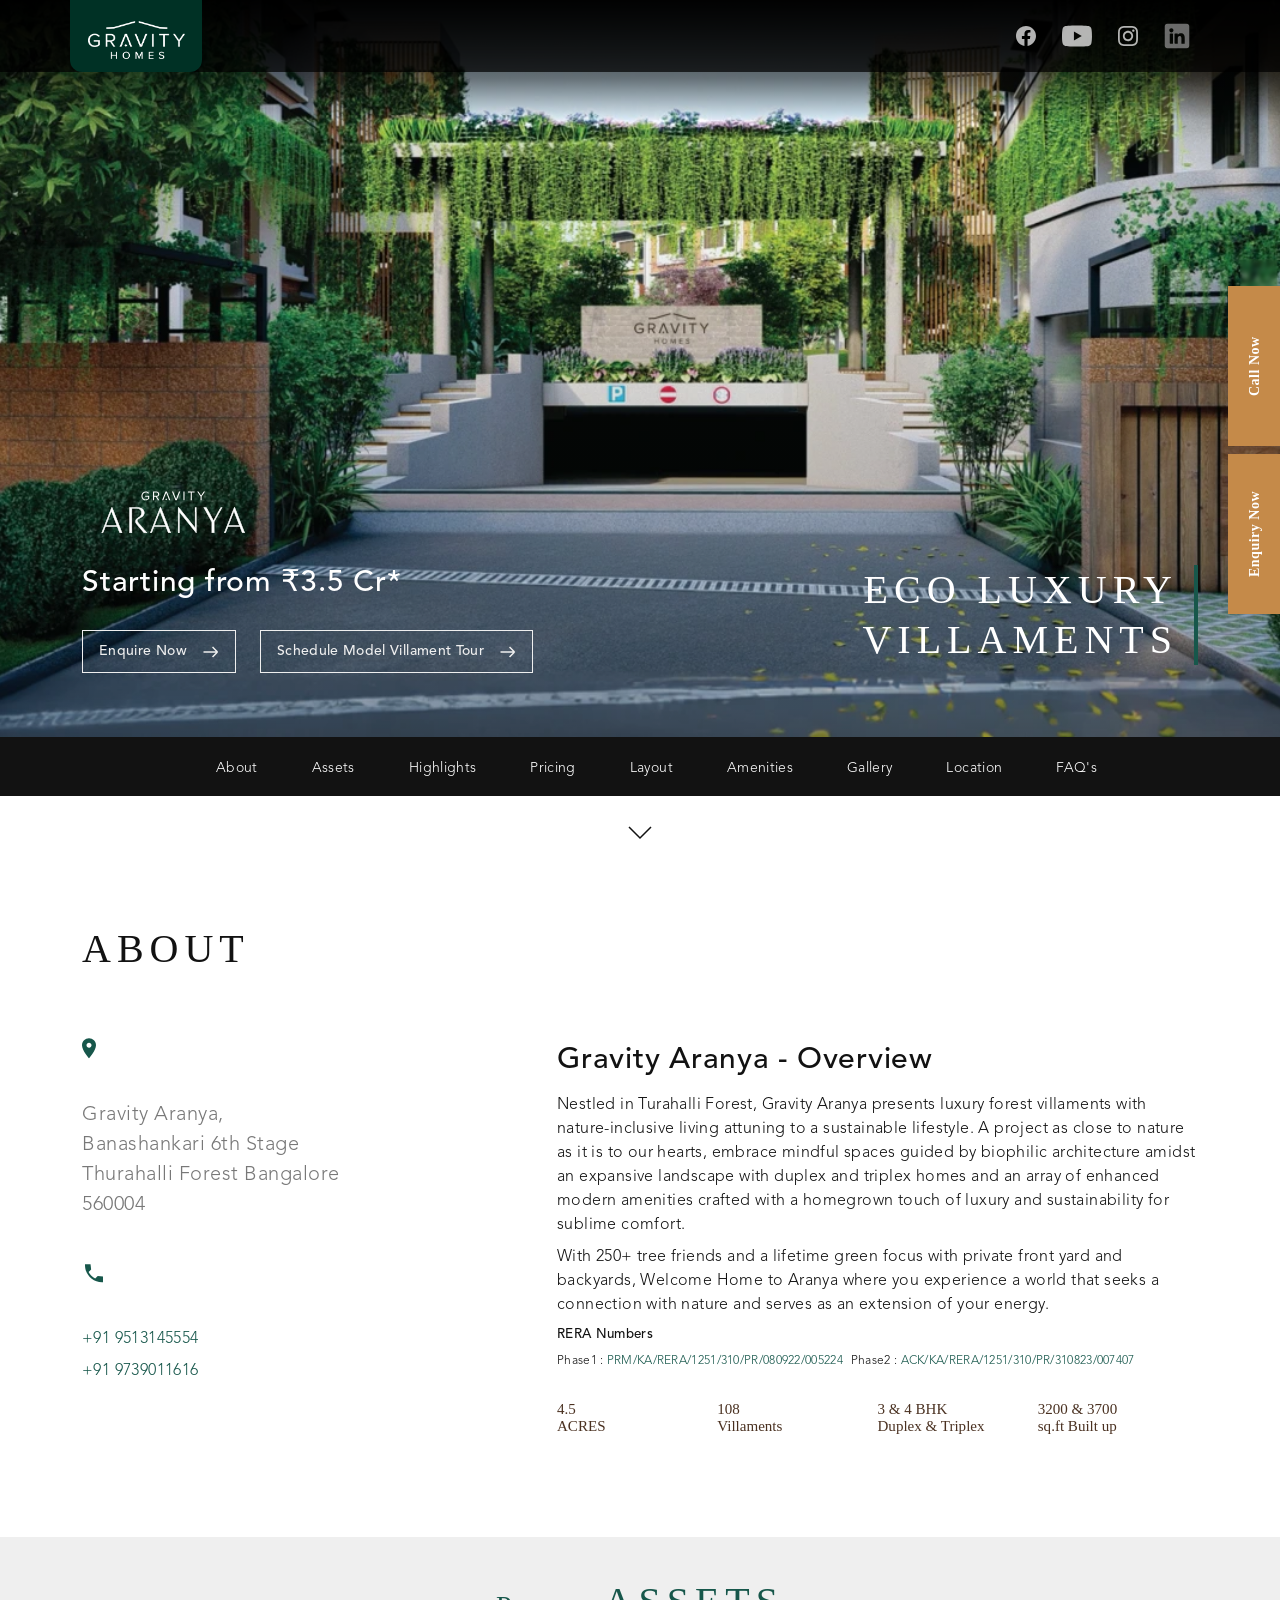
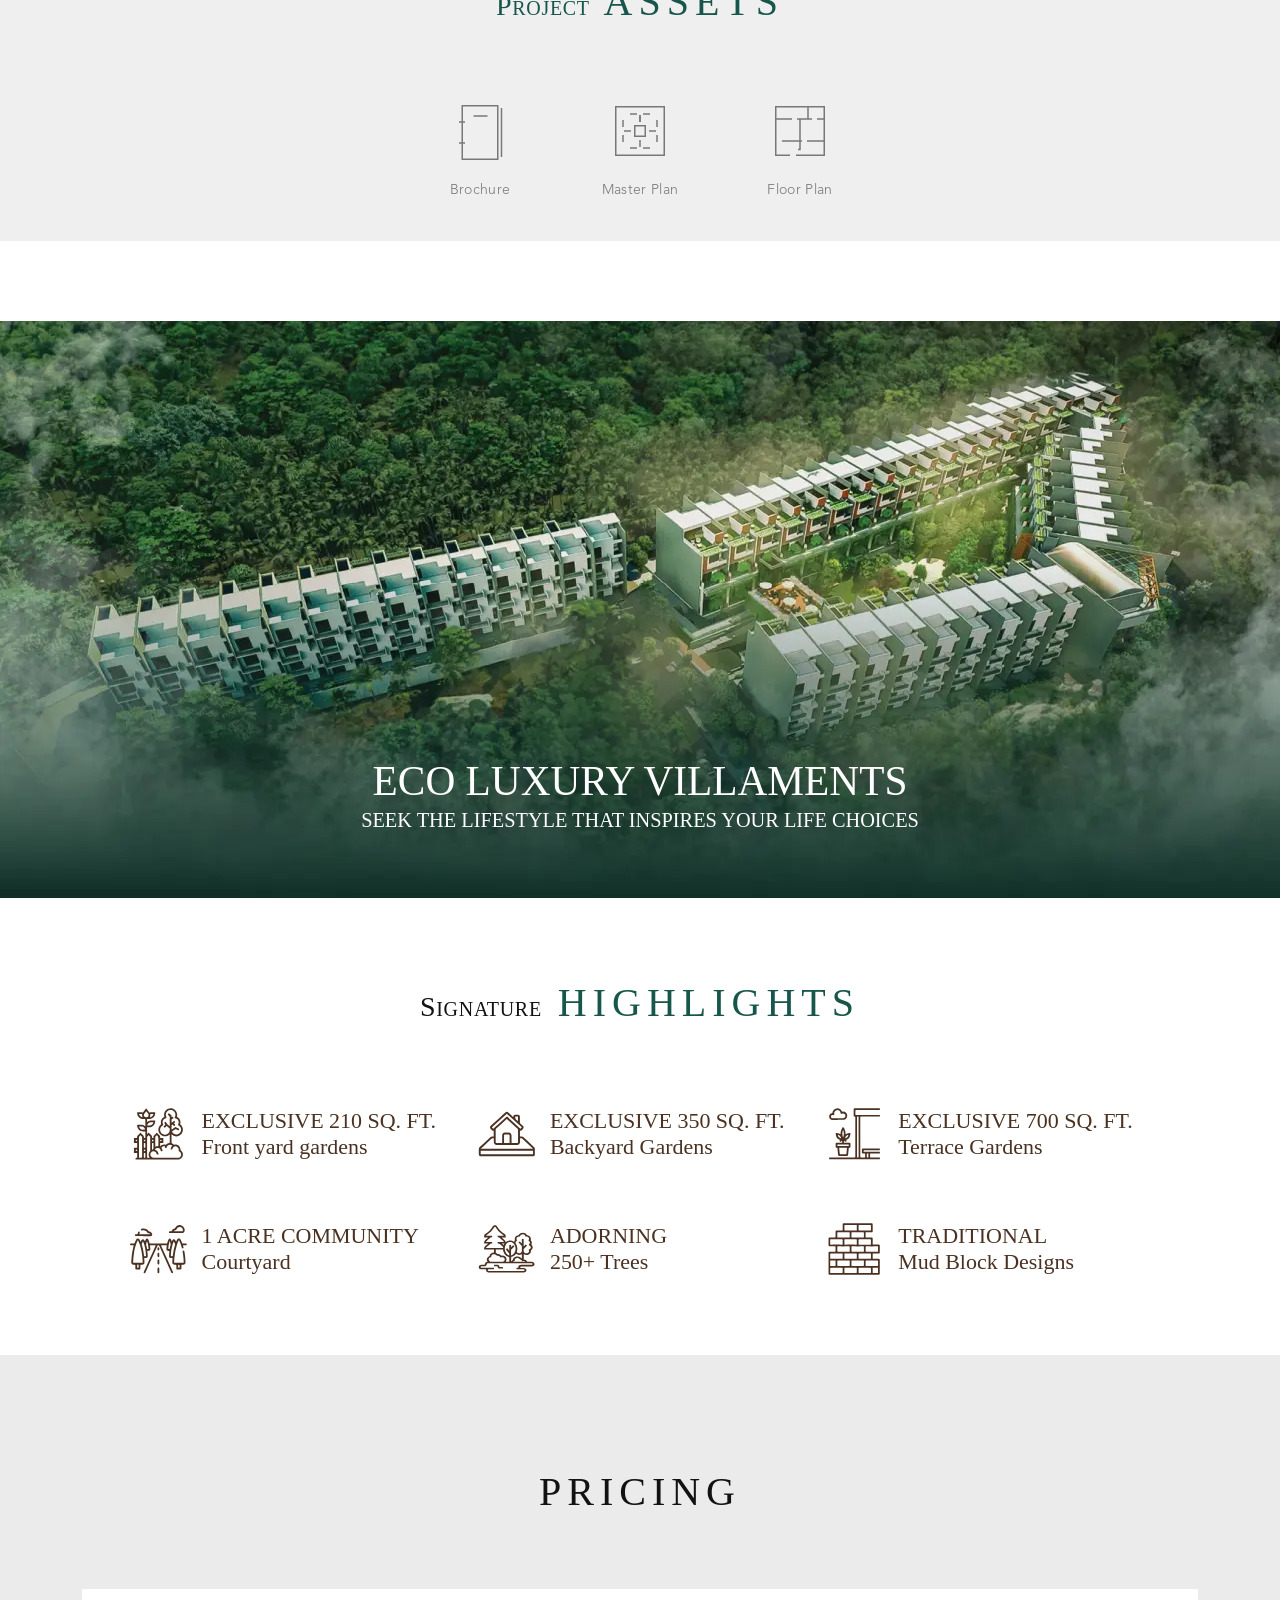
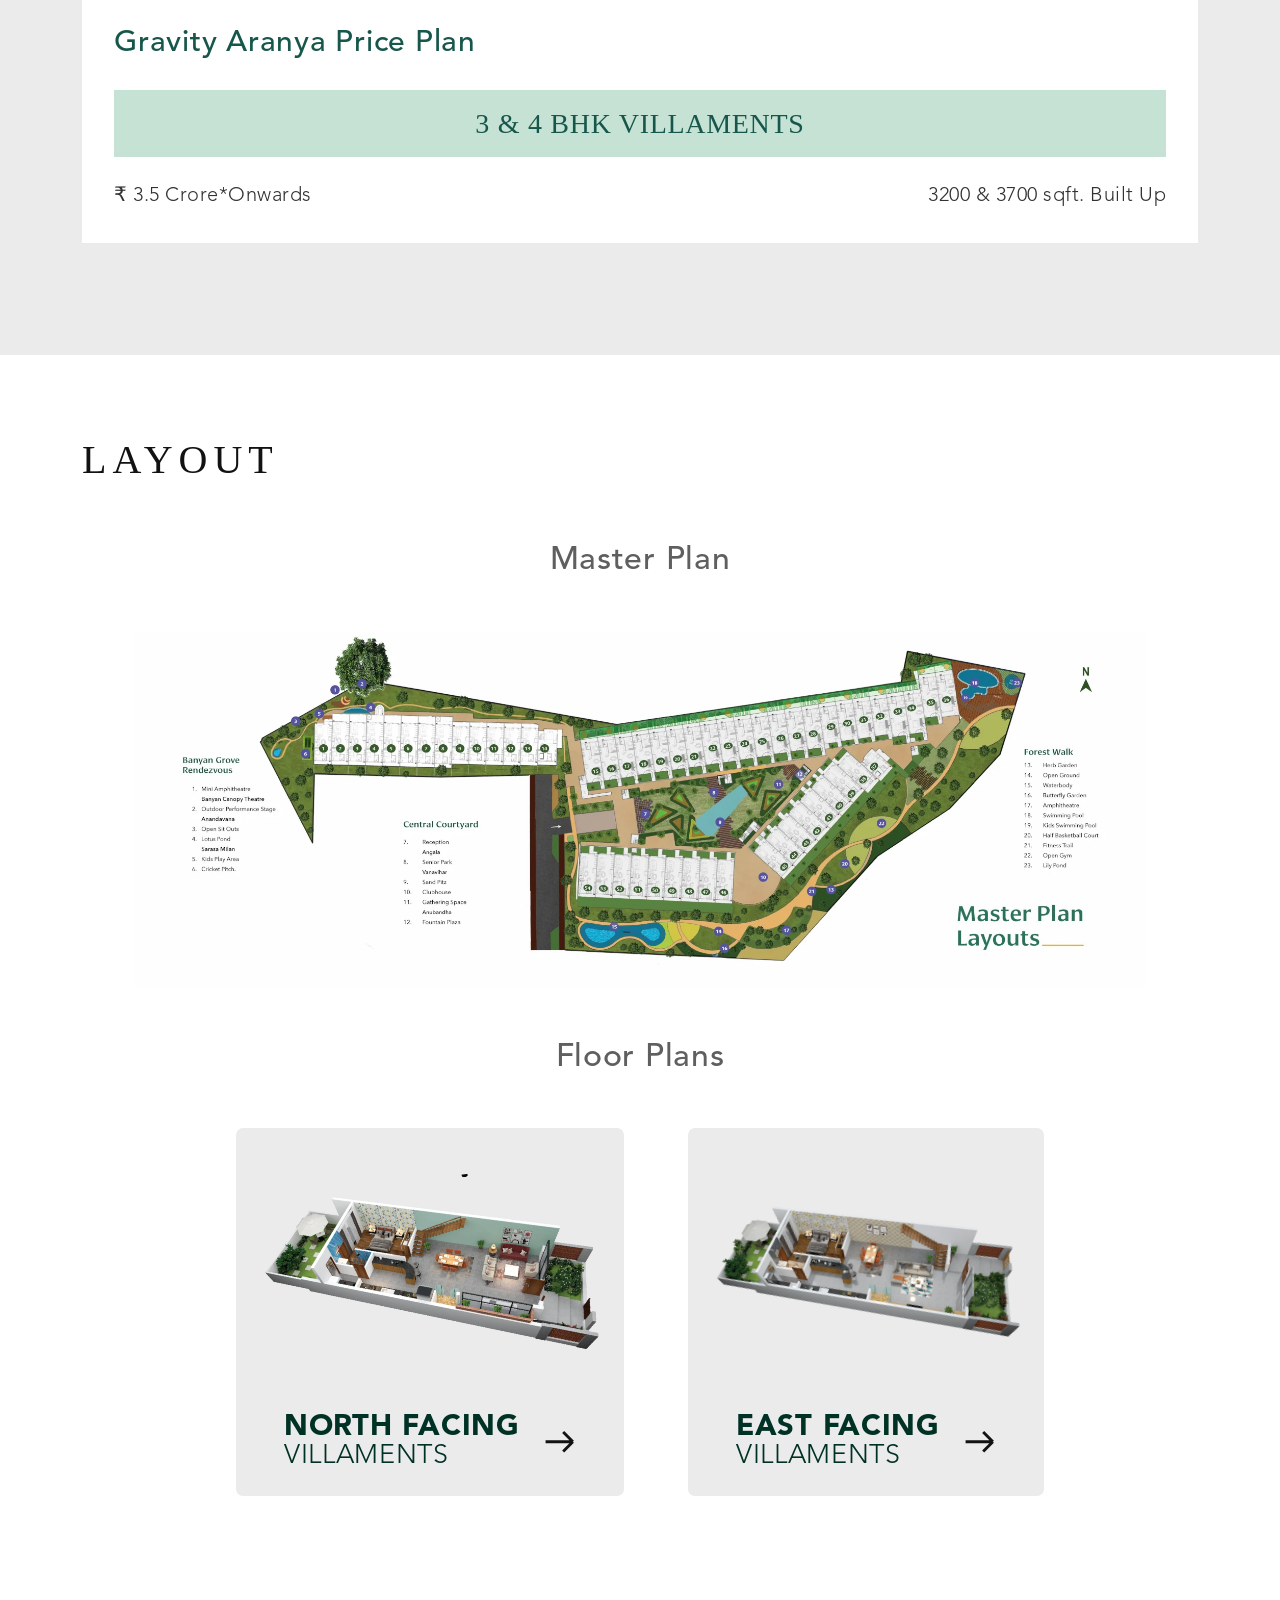
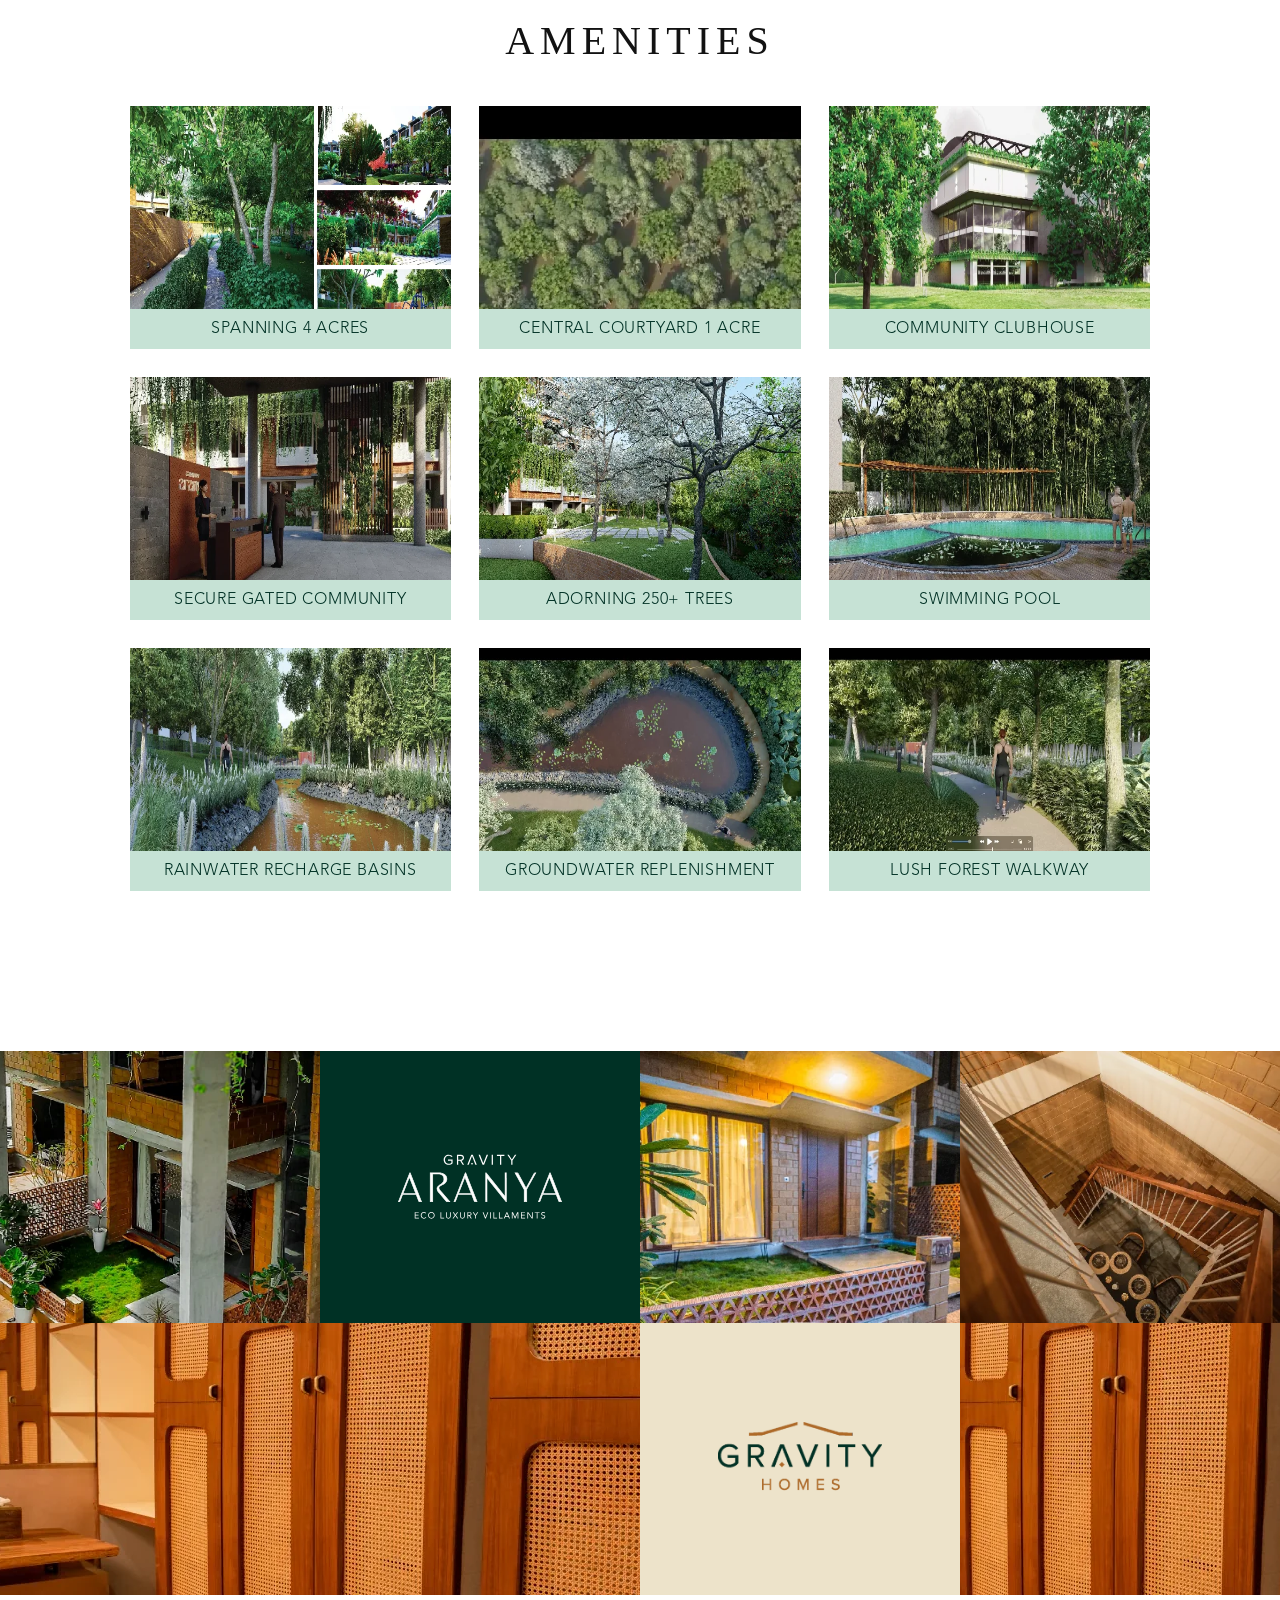
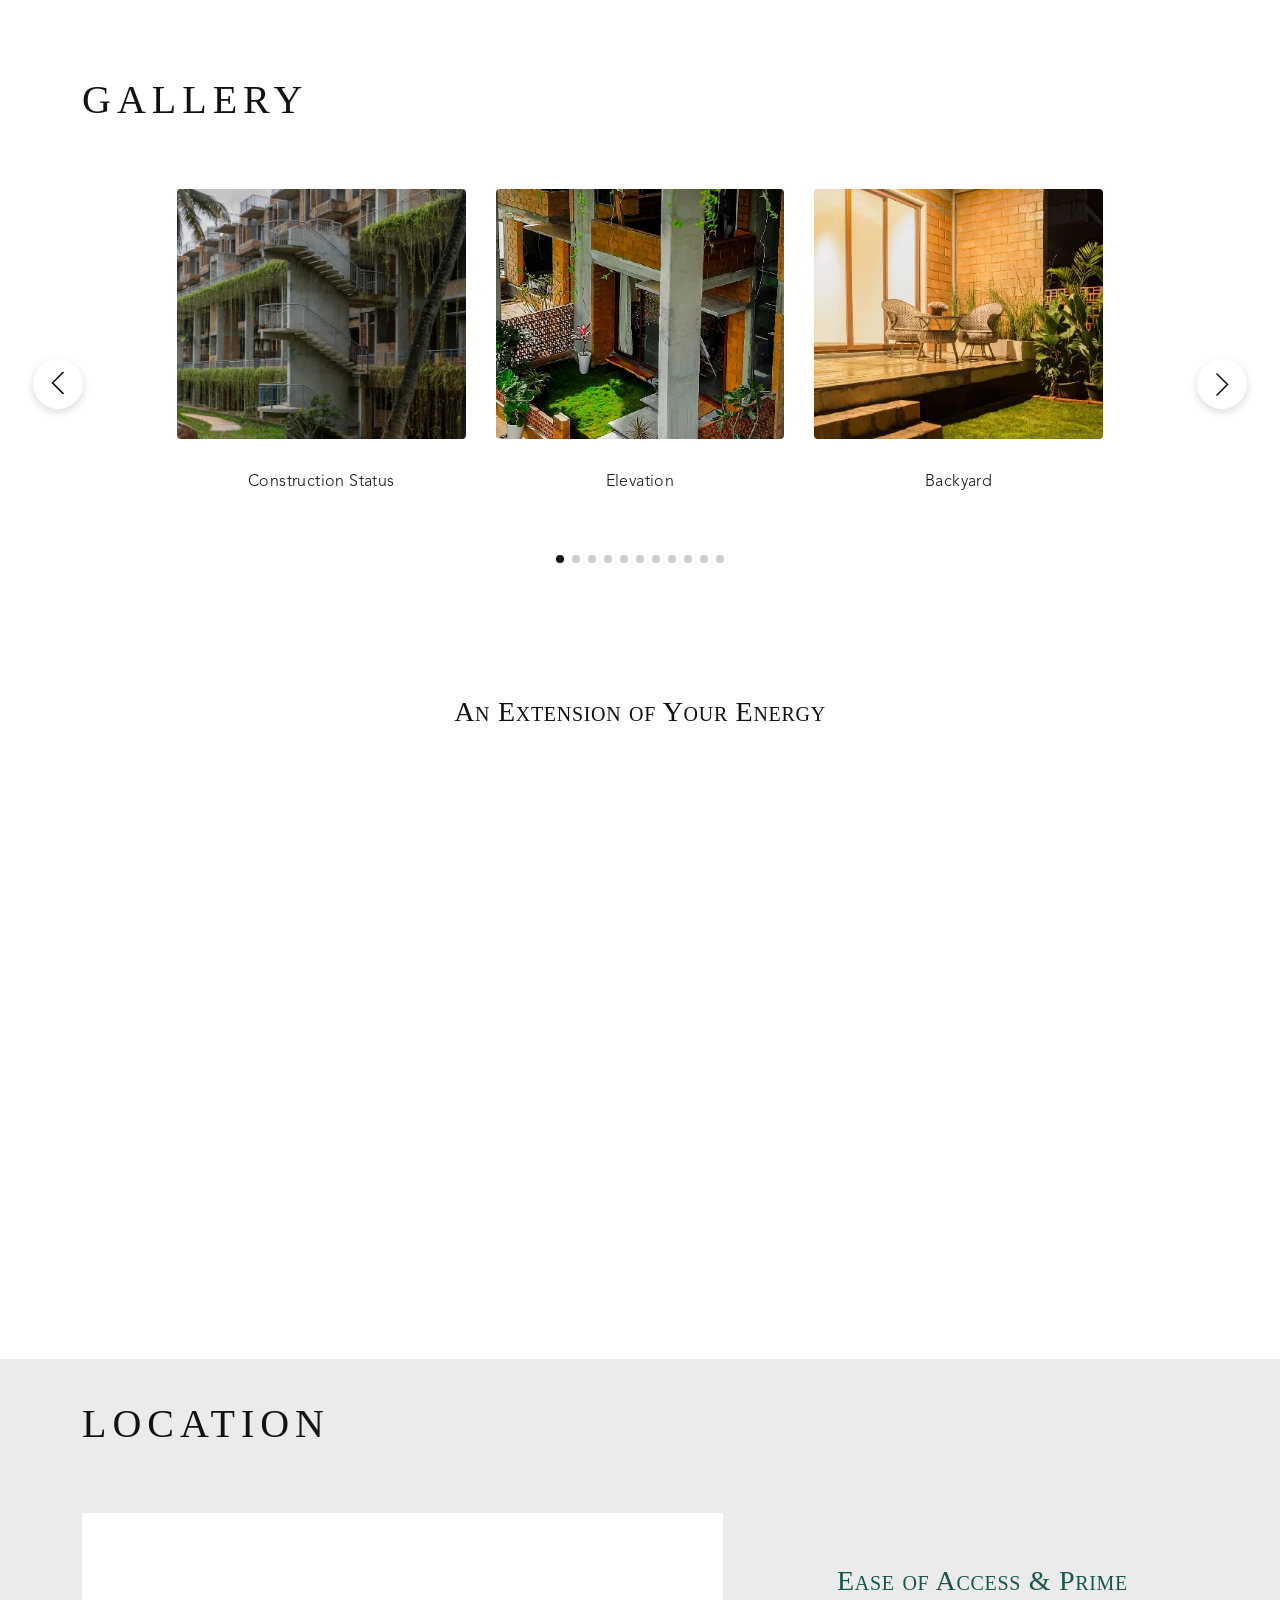
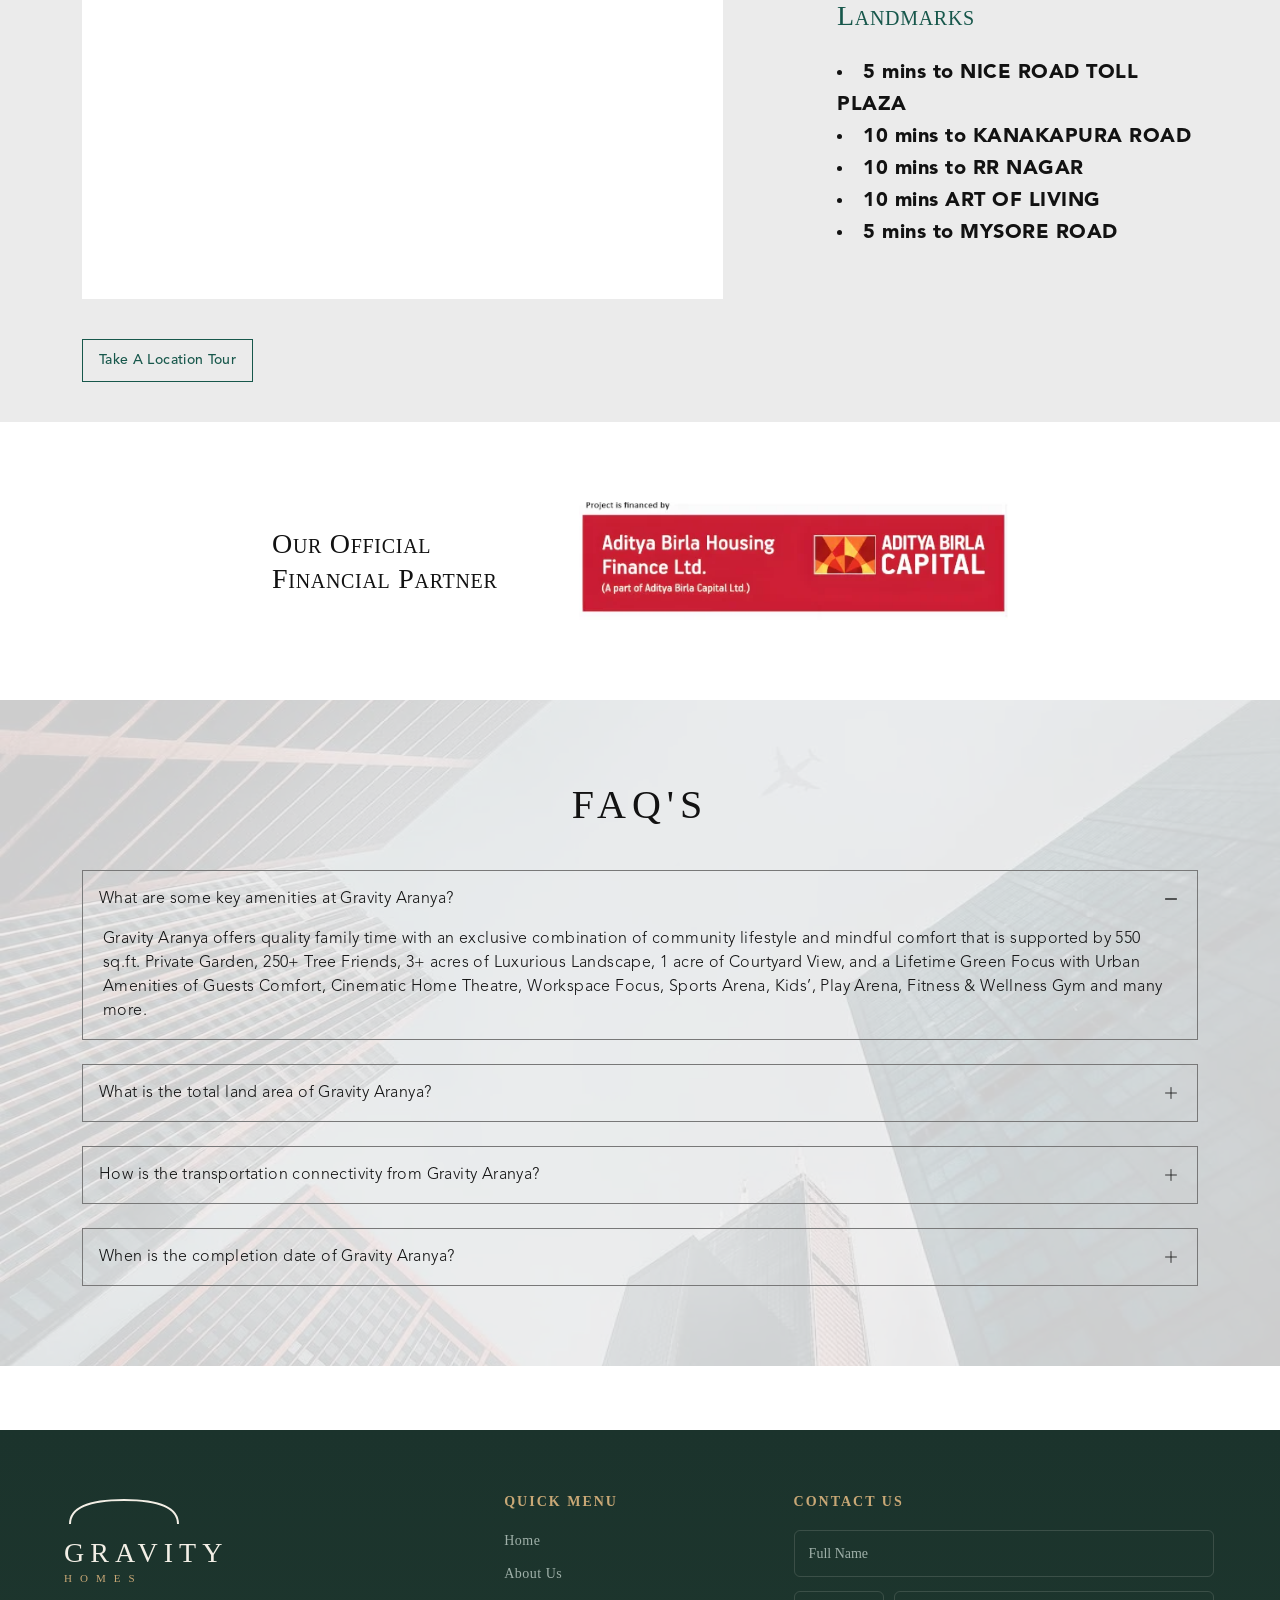
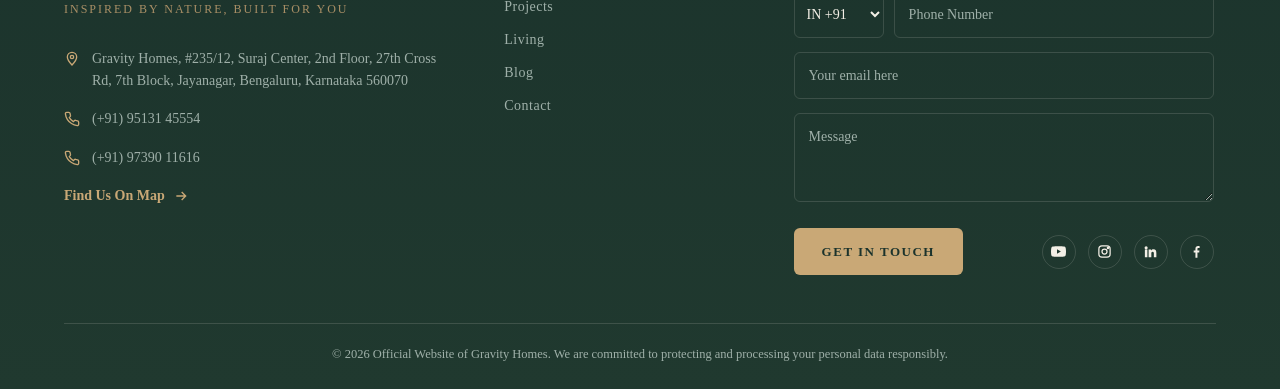
==== commit bcb13c74: "Chagnes Completed" ====
--- a/index.html
+++ b/index.html
@@ -1,68 +1,187 @@
-<!DOCTYPE html>
+<!doctype html>
 <html lang="en">
 
 <head>
-    <meta charset="UTF-8" data-next-head="">
+    <meta charset="UTF-8" data-next-head="" />
     <meta name="viewport" content="width=device-width, initial-scale=1, maximum-scale=3, user-scalable=no"
-        data-next-head="">
-    <script type="application/ld+json"
-        data-next-head="">{"@context":"https://schema.org","@type":"SiteNavigationElement","name":"Gravity Homes Off-Canvas Navigation","url":[{"@type":"WebPage","name":"About Us","url":"https://www.gravityhomes.in/about"},{"@type":"WebPage","name":"Projects","url":"https://www.gravityhomes.in/project"},{"@type":"WebPage","name":"Living","url":"https://www.gravityhomes.in/living"},{"@type":"WebPage","name":"Blog","url":"https://www.gravityhomes.in/blog"},{"@type":"WebPage","name":"Contact","url":"https://www.gravityhomes.in/contact"}]}</script>
-    <title data-next-head="">Gravity Aranya - Luxury Forest View 3 & 4 BHK Villaments, Villas, Apartments in South
-        Bangalore</title>
+        data-next-head="" />
+    <script type="application/ld+json" data-next-head="">
+      {
+        "@context": "https://schema.org",
+        "@type": "SiteNavigationElement",
+        "name": "Gravity Homes Off-Canvas Navigation",
+        "url": [
+          {
+            "@type": "WebPage",
+            "name": "About Us",
+            "url": "https://www.gravityhomes.in/about"
+          },
+          {
+            "@type": "WebPage",
+            "name": "Projects",
+            "url": "https://www.gravityhomes.in/project"
+          },
+          {
+            "@type": "WebPage",
+            "name": "Living",
+            "url": "https://www.gravityhomes.in/living"
+          },
+          {
+            "@type": "WebPage",
+            "name": "Blog",
+            "url": "https://www.gravityhomes.in/blog"
+          },
+          {
+            "@type": "WebPage",
+            "name": "Contact",
+            "url": "https://www.gravityhomes.in/contact"
+          }
+        ]
+      }
+    </script>
+    <title data-next-head="">
+        Gravity Aranya - Luxury Forest View 3 & 4 BHK Villaments, Villas,
+        Apartments in South Bangalore
+    </title>
     <meta name="description"
         content="Explore our luxury 3 & 4 BHK villaments designed for a life of comfort and sophistication in south Bangalore"
-        data-next-head="">
-    <link rel="canonical" href="https://www.gravityhomes.in/project/gravity-aranya/" data-next-head="">
-    <link rel="alternate" type="text/plain" href="/project/gravity-aranya/llms.txt" data-next-head="">
+        data-next-head="" />
+    <link rel="canonical" href="https://www.gravityhomes.in/project/gravity-aranya/" data-next-head="" />
+    <link rel="alternate" type="text/plain" href="/project/gravity-aranya/llms.txt" data-next-head="" />
     <meta property="og:image"
         content="images/gravity-aranya-villaments-bangalore-south-villas-nature-luxury-rr-nagar-kanakapura-road.webp"
-        data-next-head="">
-    <meta property="og:url" content="https://www.gravityhomes.in/project/gravity-aranya/" data-next-head="">
+        data-next-head="" />
+    <meta property="og:url" content="https://www.gravityhomes.in/project/gravity-aranya/" data-next-head="" />
     <meta property="og:title"
         content="Gravity Aranya - Luxury Forest View 3 & 4 BHK Villaments, Villas, Apartments in South Bangalore"
-        data-next-head="">
+        data-next-head="" />
     <meta property="og:description"
         content="Explore our luxury 3 & 4 BHK villaments designed for a life of comfort and sophistication in south Bangalore"
-        data-next-head="">
-    <script type="application/ld+json"
-        data-next-head="">{"@context":"https://schema.org","@type":"WebPage","name":"Gravity Aranya","mainEntity":{"@type":"WebPageElement","name":"llms.txt","url":"https://www.gravityhomes.in/project/gravity-aranya/llms.txt"}}</script>
-    <script type="application/ld+json"
-        data-next-head="">{"@context":"https://schema.org","@type":"Organization","name":"Gravity Aranya - Luxury Forest View 3 & 4 BHK Villaments, Villas, Apartments in South Bangalore","url":"https://www.gravityhomes.in/project/gravity-aranya","logo":"https://www.gravityhomes.in/images/projects/logos/gravity-aranya-logo-2025.webp","contactPoint":{"@type":"ContactPoint","telephone":"09739011616","contactType":"customer service"},"address":{"@type":"PostalAddress","streetAddress":"Gravity Aranya, Off 100 Feet Road, Banashankari 6th Stage, Nearby Mysore Road, RR Nagar and Kanakapura Road","addressLocality":"Bengaluru","addressCountry":"IN","addressRegion":"Karnataka","postalCode":"560060"},"sameAs":["https://www.youtube.com/@GravityHomes","https://www.instagram.com/gravityhomesin/","https://www.linkedin.com/company/gravity-homes/","https://www.facebook.com/GravityHomes/","https://maps.app.goo.gl/BdJY6Lj95ePvJzGF9"]}</script>
-    <script type="application/ld+json"
-        data-next-head="">{"@context":"https://schema.org","@type":"LocalBusiness","name":"Gravity Aranya - Luxury Forest View 3 & 4 BHK Villaments, Villas, Apartments in South Bangalore","image":"https://www.gravityhomes.in/images/projects/logos/gravity-aranya-logo-2025.webp","@id":"https://www.gravityhomes.in/project/gravity-aranya","url":"https://www.gravityhomes.in/project/gravity-aranya","telephone":"09739011616","address":{"@type":"PostalAddress","streetAddress":"Gravity Aranya, Off 100 Feet Road, Banashankari 6th Stage, Nearby Mysore Road, RR Nagar and Kanakapura Road","addressLocality":"Bengaluru","addressCountry":"IN","addressRegion":"Karnataka","postalCode":"560060"},"geo":{"@type":"GeoCoordinates","latitude":12.8936081,"longitude":77.4865505},"openingHoursSpecification":[{"@type":"OpeningHoursSpecification","dayOfWeek":["Monday","Tuesday","Wednesday","Thursday","Friday","Saturday","Sunday"],"opens":"09:30","closes":"18:30"}],"sameAs":["https://www.youtube.com/@GravityHomes","https://www.instagram.com/gravityhomesin/","https://www.linkedin.com/company/gravity-homes/","https://www.facebook.com/GravityHomes/","https://maps.app.goo.gl/BdJY6Lj95ePvJzGF9"]}</script>
-    <meta charset="UTF-8">
-    <meta name="viewport" content="width=device-width, initial-scale=1, maximum-scale=3, user-scalable=no">
-    <meta http-equiv="Content-Type" content="text/html;">
-    <meta http-equiv="X-UA-Compatible" content="IE=edge">
-    <link rel="icon" href="images/favicon.ico" type="image/x-icon">
-    <link rel="icon" href="images/favicon.png" type="image/png" sizes="32x32">
-    <link rel="apple-touch-icon" href="images/apple-touch-icon.png" sizes="180x180">
-    <link rel="icon" href="images/android-chrome-192x192.png" sizes="192x192">
-    <link rel="mask-icon" href="/safari-pinned-tab.svg" color="#5bbad5">
-    <meta name="theme-color" content="#f5f5f5">
-    <meta name="msapplication-TileColor" content="#f5f5f5">
-    <meta name="copyright" content="Gravity Homes">
-    <meta name="author" content="https://www.siliciti.com">
-    <meta name="reply-to" content="">
-    <meta name="robots" content="index, follow">
-    <meta name="distribution" content="global">
-    <meta name="country" content="IND">
-    <meta name="web_author" content="https://www.siliciti.com">
-    <meta property="og:site_name" content="Gravity Homes | Top Builder & Real Estate Developer in Bangalore">
-    <meta property="og:image" content="images/gravity-logo.webp">
-    <meta property="og:type" content="website">
-    <meta property="og:image:url" content="images/gravity-logo.webp">
-    <meta name="referrer" content="origin-when-cross-origin">
-    <link rel="author" href="https://www.siliciti.com">
-    <link rel="web_author" href="https://www.siliciti.com">
-    <link rel="manifest" href="/manifest.json">
-    <link data-next-font="" rel="preconnect" href="/" crossorigin="anonymous">
-    <link rel="preload" href="css/f690c252d75a5598.css" as="style">
-    <link rel="stylesheet" href="css/f690c252d75a5598.css" data-n-g="">
-    <link rel="preload" href="css/5d43b495f42115aa.css" as="style">
-    <link rel="stylesheet" href="css/5d43b495f42115aa.css" data-n-p="">
-    <link rel="preload" href="css/9dfb48c6d13458fb.css" as="style">
-    <link rel="stylesheet" href="css/9dfb48c6d13458fb.css" data-n-p=""><noscript data-n-css=""></noscript>
+        data-next-head="" />
+    <script type="application/ld+json" data-next-head="">
+      {
+        "@context": "https://schema.org",
+        "@type": "WebPage",
+        "name": "Gravity Aranya",
+        "mainEntity": {
+          "@type": "WebPageElement",
+          "name": "llms.txt",
+          "url": "https://www.gravityhomes.in/project/gravity-aranya/llms.txt"
+        }
+      }
+    </script>
+    <script type="application/ld+json" data-next-head="">
+      {
+        "@context": "https://schema.org",
+        "@type": "Organization",
+        "name": "Gravity Aranya - Luxury Forest View 3 & 4 BHK Villaments, Villas, Apartments in South Bangalore",
+        "url": "https://www.gravityhomes.in/project/gravity-aranya",
+        "logo": "https://www.gravityhomes.in/images/projects/logos/gravity-aranya-logo-2025.webp",
+        "contactPoint": {
+          "@type": "ContactPoint",
+          "telephone": "09739011616",
+          "contactType": "customer service"
+        },
+        "address": {
+          "@type": "PostalAddress",
+          "streetAddress": "Gravity Aranya, Off 100 Feet Road, Banashankari 6th Stage, Nearby Mysore Road, RR Nagar and Kanakapura Road",
+          "addressLocality": "Bengaluru",
+          "addressCountry": "IN",
+          "addressRegion": "Karnataka",
+          "postalCode": "560060"
+        },
+        "sameAs": [
+          "https://www.youtube.com/@GravityHomes",
+          "https://www.instagram.com/gravityhomesin/",
+          "https://www.linkedin.com/company/gravity-homes/",
+          "https://www.facebook.com/GravityHomes/",
+          "https://maps.app.goo.gl/BdJY6Lj95ePvJzGF9"
+        ]
+      }
+    </script>
+    <script type="application/ld+json" data-next-head="">
+      {
+        "@context": "https://schema.org",
+        "@type": "LocalBusiness",
+        "name": "Gravity Aranya - Luxury Forest View 3 & 4 BHK Villaments, Villas, Apartments in South Bangalore",
+        "image": "https://www.gravityhomes.in/images/projects/logos/gravity-aranya-logo-2025.webp",
+        "@id": "https://www.gravityhomes.in/project/gravity-aranya",
+        "url": "https://www.gravityhomes.in/project/gravity-aranya",
+        "telephone": "09739011616",
+        "address": {
+          "@type": "PostalAddress",
+          "streetAddress": "Gravity Aranya, Off 100 Feet Road, Banashankari 6th Stage, Nearby Mysore Road, RR Nagar and Kanakapura Road",
+          "addressLocality": "Bengaluru",
+          "addressCountry": "IN",
+          "addressRegion": "Karnataka",
+          "postalCode": "560060"
+        },
+        "geo": {
+          "@type": "GeoCoordinates",
+          "latitude": 12.8936081,
+          "longitude": 77.4865505
+        },
+        "openingHoursSpecification": [
+          {
+            "@type": "OpeningHoursSpecification",
+            "dayOfWeek": [
+              "Monday",
+              "Tuesday",
+              "Wednesday",
+              "Thursday",
+              "Friday",
+              "Saturday",
+              "Sunday"
+            ],
+            "opens": "09:30",
+            "closes": "18:30"
+          }
+        ],
+        "sameAs": [
+          "https://www.youtube.com/@GravityHomes",
+          "https://www.instagram.com/gravityhomesin/",
+          "https://www.linkedin.com/company/gravity-homes/",
+          "https://www.facebook.com/GravityHomes/",
+          "https://maps.app.goo.gl/BdJY6Lj95ePvJzGF9"
+        ]
+      }
+    </script>
+    <meta charset="UTF-8" />
+    <meta name="viewport" content="width=device-width, initial-scale=1, maximum-scale=3, user-scalable=no" />
+    <meta http-equiv="Content-Type" content="text/html;" />
+    <meta http-equiv="X-UA-Compatible" content="IE=edge" />
+    <link rel="icon" href="images/favicon.ico" type="image/x-icon" />
+    <link rel="icon" href="images/favicon.png" type="image/png" sizes="32x32" />
+    <link rel="apple-touch-icon" href="images/apple-touch-icon.png" sizes="180x180" />
+    <link rel="icon" href="images/android-chrome-192x192.png" sizes="192x192" />
+    <link rel="mask-icon" href="/safari-pinned-tab.svg" color="#5bbad5" />
+    <meta name="theme-color" content="#f5f5f5" />
+    <meta name="msapplication-TileColor" content="#f5f5f5" />
+    <meta name="copyright" content="Gravity Homes" />
+    <meta name="author" content="https://www.siliciti.com" />
+    <meta name="reply-to" content="" />
+    <meta name="robots" content="index, follow" />
+    <meta name="distribution" content="global" />
+    <meta name="country" content="IND" />
+    <meta name="web_author" content="https://www.siliciti.com" />
+    <meta property="og:site_name" content="Gravity Homes | Top Builder & Real Estate Developer in Bangalore" />
+    <meta property="og:image" content="images/gravity-logo.webp" />
+    <meta property="og:type" content="website" />
+    <meta property="og:image:url" content="images/gravity-logo.webp" />
+    <meta name="referrer" content="origin-when-cross-origin" />
+    <link rel="author" href="https://www.siliciti.com" />
+    <link rel="web_author" href="https://www.siliciti.com" />
+    <link rel="manifest" href="/manifest.json" />
+    <link data-next-font="" rel="preconnect" href="/" crossorigin="anonymous" />
+    <link rel="preload" href="css/f690c252d75a5598.css" as="style" />
+    <link rel="stylesheet" href="css/f690c252d75a5598.css" data-n-g="" />
+    <link rel="preload" href="css/5d43b495f42115aa.css" as="style" />
+    <link rel="stylesheet" href="css/5d43b495f42115aa.css" data-n-p="" />
+    <link rel="preload" href="css/9dfb48c6d13458fb.css" as="style" />
+    <link rel="stylesheet" href="css/9dfb48c6d13458fb.css" data-n-p="" />
+    <noscript data-n-css=""></noscript>
+    <link rel="stylesheet" href="css/footer-style.css" />
+    <link rel="stylesheet" href="https://cdn.jsdelivr.net/npm/swiper@11/swiper-bundle.min.css" />
     <!-- <script defer="" nomodule="" src="js/polyfills-42372ed130431b0a.js"></script>
     <script src="js/webpack-86c6b1652e9be735.js" defer=""></script>
     <script src="js/framework-f75312fc4004b783.js" defer=""></script>
@@ -74,24 +193,458 @@
     <script src="js/gravity-aranya-5b4d2f31799f35ab.js" defer=""></script>
     <script src="js/_buildManifest.js" defer=""></script>
     <script src="js/_ssgManifest.js" defer=""></script> -->
+    <style>
+        .masterplan-image-full-width {
+            width: 100%;
+        }
+
+        .gallery-swiper {
+            width: 100%;
+            overflow: hidden;
+        }
+
+        .gallery-swiper .swiper-wrapper {
+            align-items: stretch;
+        }
+
+        .gallery-swiper .swiper-slide {
+            height: auto;
+        }
+
+        .carousel-flex {
+            text-align: center;
+        }
+
+        .carousel-media {
+            width: 100%;
+            height: 250px;
+            overflow: hidden;
+            border-radius: 4px;
+            position: relative;
+        }
+
+        .carousel-media img {
+            width: 100% !important;
+            height: 100% !important;
+            object-fit: cover;
+            position: static !important;
+            inset: auto !important;
+            display: block;
+        }
+
+        .carousel-cation-title {
+            margin-top: 15px;
+            font-size: 20px;
+            color: #222;
+        }
+
+        .navigation-custom-arrow {
+            display: flex;
+            justify-content: space-between;
+            position: absolute;
+            width: calc(100% + 120px);
+            left: -60px;
+            top: 40%;
+            transform: translateY(-50%);
+            z-index: 20;
+            pointer-events: none;
+        }
+
+        .navigation-custom-arrow button {
+            width: 50px;
+            height: 50px;
+            border: none;
+            background: white;
+            border-radius: 50%;
+            cursor: pointer;
+            box-shadow: 0 3px 10px rgba(0, 0, 0, 0.15);
+            pointer-events: auto;
+        }
+
+        .swiper-pagination {
+            margin-top: 25px;
+            position: relative !important;
+        }
+
+        .popup-overlay {
+            position: fixed;
+            inset: 0;
+            background: rgba(0, 0, 0, 0.6);
+            display: flex;
+            justify-content: center;
+            align-items: center;
+            z-index: 99999;
+
+            opacity: 0;
+            visibility: hidden;
+            transition: 0.35s;
+        }
+
+        .popup-overlay.active {
+            opacity: 1;
+            visibility: visible;
+        }
+
+        .popup-box {
+            width: 90%;
+            max-width: 520px;
+
+            background: #fff;
+
+            padding: 45px;
+
+            position: relative;
+
+            transform: translateY(30px);
+
+            transition: 0.35s;
+        }
+
+        .popup-overlay.active .popup-box {
+            transform: translateY(0);
+        }
+
+        .popup-close {
+            position: absolute;
+
+            right: 20px;
+
+            top: 15px;
+
+            background: none;
+
+            border: none;
+
+            font-size: 40px;
+
+            cursor: pointer;
+
+            line-height: 1;
+        }
+
+        .popup-box h2 {
+            text-align: center;
+
+            font-size: 38px;
+
+            letter-spacing: 2px;
+
+            color: #205f55;
+
+            margin-bottom: 40px;
+
+            text-transform: uppercase;
+        }
+
+        .popup-box input,
+        .popup-box textarea {
+            width: 100%;
+
+            border: none;
+
+            border-bottom: 1px solid #bdbdbd;
+
+            padding: 15px 0;
+
+            margin-bottom: 20px;
+
+            outline: none;
+
+            font-size: 16px;
+
+            resize: none;
+        }
+
+        .submit-btn {
+            display: block;
+
+            margin: 30px auto 0;
+
+            width: 180px;
+
+            height: 55px;
+
+            border: 1px solid #205f55;
+
+            background: #fff;
+
+            color: #205f55;
+
+            font-size: 22px;
+
+            cursor: pointer;
+
+            transition: 0.3s;
+        }
+
+        .submit-btn:hover {
+            background: #205f55;
+
+            color: #fff;
+        }
+
+        .floating-cta {
+            position: fixed;
+
+            right: 0;
+
+            top: 50%;
+
+            transform: translateY(-50%);
+
+            display: flex;
+
+            flex-direction: column;
+
+            gap: 8px;
+
+            z-index: 999;
+        }
+
+        .floating-cta a,
+        .floating-cta button {
+            width: 52px;
+
+            height: 160px;
+
+            writing-mode: vertical-rl;
+
+            transform: rotate(180deg);
+
+            background: #c58a49;
+
+            color: #fff;
+
+            border: none;
+
+            cursor: pointer;
+
+            font-weight: 600;
+
+            letter-spacing: 0.5px;
+
+            transition: 0.3s;
+            display: flex;
+            justify-content: center;
+            align-items: center;
+        }
+
+        .floating-cta a:hover,
+        .floating-cta button:hover {
+            background: #0f5c4b;
+            color: white;
+        }
+
+        @media (max-width: 991px) {
+            .floating-cta {
+                left: 0;
+
+                right: 0;
+
+                bottom: 0;
+
+                top: auto;
+
+                transform: none;
+
+                flex-direction: row;
+
+                gap: 0;
+
+                width: 100%;
+            }
+
+            .floating-cta a,
+            .floating-cta button {
+                width: 50%;
+
+                height: 56px;
+
+                writing-mode: horizontal-tb;
+
+                transform: none;
+
+                font-size: 16px;
+            }
+
+            .call-btn {
+                background: #004d40;
+            }
+
+            .enquiry-btn {
+                background: #c58a49;
+            }
+        }
+
+        /* Mobile Menu */
+
+        .mobile-navbar {
+            position: fixed;
+            top: 0;
+            left: -100%;
+            right: auto;
+            width: 280px;
+            height: 100vh;
+            background: #111;
+            padding-top: 120px;
+            transition: left .45s ease;
+            z-index: 99998;
+        }
+
+        .mobile-navbar.active {
+            left: 0;
+        }
+
+        .mobile-navbar ul {
+            list-style: none;
+
+            padding: 0;
+
+            margin: 0;
+        }
+
+        .mobile-navbar li {
+            border-bottom: 1px solid rgba(255, 255, 255, 0.08);
+        }
+
+        .mobile-navbar a {
+            display: block;
+
+            padding: 18px 30px;
+
+            color: #fff;
+
+            text-decoration: none;
+
+            font-size: 16px;
+
+            transition: 0.3s;
+        }
+
+        .mobile-navbar a:hover {
+            background: #c58a49;
+        }
+
+        .mobile-menu-overlay {
+            position: fixed;
+
+            left: 0;
+
+            top: 0;
+
+            width: 100%;
+
+            height: 100%;
+
+            background: rgba(0, 0, 0, 0.55);
+
+            opacity: 0;
+
+            visibility: hidden;
+
+            transition: 0.4s;
+
+            z-index: 99997;
+        }
+
+        .mobile-menu-overlay.active {
+            opacity: 1;
+
+            visibility: visible;
+        }
+
+        /* Hamburger */
+
+        #mobileMenuBtn {
+            display: none;
+            position: fixed;
+            top: 22px;
+            right: 20px;
+            width: 42px;
+            height: 42px;
+            cursor: pointer;
+
+            z-index: 100000;
+
+            justify-content: center;
+            align-items: center;
+        }
+
+        #mobileMenuBtn span {
+            position: absolute;
+
+            width: 24px;
+
+            height: 2px;
+
+            background: #fff;
+
+            left: 8px;
+
+            transition: 0.35s;
+        }
+
+        #mobileMenuBtn span:nth-child(1) {
+            top: 10px;
+        }
+
+        #mobileMenuBtn span:nth-child(2) {
+            top: 18px;
+        }
+
+        #mobileMenuBtn span:nth-child(3) {
+            top: 26px;
+        }
+
+        #mobileMenuBtn.active span:nth-child(1) {
+            transform: rotate(45deg);
+
+            top: 18px;
+        }
+
+        #mobileMenuBtn.active span:nth-child(2) {
+            opacity: 0;
+        }
+
+        #mobileMenuBtn.active span:nth-child(3) {
+            transform: rotate(-45deg);
+
+            top: 18px;
+        }
+
+        @media (min-width: 992px) {
+
+            .mobile-navbar,
+            .mobile-menu-overlay {
+                display: none;
+            }
+        }
+
+        @media (max-width: 991px) {
+            #mobileMenuBtn {
+                display: block;
+            }
+        }
+    </style>
 </head>
 
 <body>
     <div id="__next">
-        <nav class="bg-body-tertiary py-custom-0   navbar navbar-expand-lg navbar-light fixed-top">
-            <div class="position-relative container"><a href="/" title="Gravity Homes"
-                    class="position-absolute navbar-brand"><img
+        <nav class="bg-body-tertiary py-custom-0 navbar navbar-expand-lg navbar-light fixed-top">
+            <div class="position-relative container">
+                <a href="/" title="Gravity Homes" class="position-absolute navbar-brand"><img
                         alt="Gravity Homes - Top builder and real estate developer in bangalore"
                         title="Gravity Homes - Top builder and real estate developer bangalore" loading="lazy"
                         width="97" height="42" decoding="async" data-nimg="1" class="img-fluid white_logo"
-                        style="color:transparent" src="images/gravity_homes_whites.webp"><img
+                        style="color: transparent" src="images/gravity_homes_whites.webp" /><img
                         alt="Gravity Homes - Best builder and real estate developer in bangalore"
                         title="Gravity Homes - Best builder and real estate developer in bangalore" loading="lazy"
                         width="105" height="45" decoding="async" data-nimg="1" class="img-fluid dark_logo"
-                        style="color:transparent" src="images/gravity_homes.webp"></a>
+                        style="color: transparent" src="images/gravity_homes.webp" /></a>
                 <nav id="responsive-navbar-nav-" class="ms-auto navbar navbar-expand navbar-light">
-                    <div class="ms-auto navbar-nav"><a href="https://www.facebook.com/GravityHomes/" target="_blank"
-                            title="Gravity Homes Facebook" data-rr-ui-event-key="https://www.facebook.com/GravityHomes/"
+                    <div class="ms-auto navbar-nav">
+                        <a href="https://www.facebook.com/GravityHomes/" target="_blank" title="Gravity Homes Facebook"
+                            data-rr-ui-event-key="https://www.facebook.com/GravityHomes/"
                             class="d-md-flex d-none align-items-center nav-link"><svg width="40" height="40"
                                 viewBox="0 0 40 40" fill="none" xmlns="http://www.w3.org/2000/svg">
                                 <path
@@ -134,47 +687,79 @@
                                         <rect width="25" height="25" fill="white" transform="translate(0.5 0.5)"></rect>
                                     </clipPath>
                                 </defs>
-                            </svg></a><a href="#" title="Garvity Menu" role="button" data-rr-ui-event-key="2"
-                            class="d-flex align-items-center navOffCanvas nav-link" tabindex="0"><svg width="48"
-                                height="48" viewBox="0 0 48 48" fill="none" xmlns="http://www.w3.org/2000/svg">
+                            </svg></a>
+                        <!-- <a href="#" title="Garvity Menu" role="button" data-rr-ui-event-key="2"
+                            class="d-flex align-items-center navOffCanvas nav-link" tabindex="0">
+                            <svg width="48" height="48" viewBox="0 0 48 48" fill="none"
+                                xmlns="http://www.w3.org/2000/svg">
                                 <path d="M8 42L8 28" stroke="white" stroke-width="1.5"></path>
                                 <path d="M24 42L24 14" stroke="white" stroke-width="1.5"></path>
                                 <path d="M40 42L40 4" stroke="white" stroke-width="1.5"></path>
-                            </svg></a></div>
+                            </svg>
+                        </a> -->
+                        <a href="javascript:void(0)" class="navOffCanvas nav-link" id="mobileMenuBtn">
+                            <span></span>
+                            <span></span>
+                            <span></span>
+                        </a>
+                    </div>
                 </nav>
             </div>
         </nav>
+        <div class="mobile-menu-overlay"></div>
+
+        <div class="mobile-navbar">
+            <ul>
+                <li><a href="#aboutSection">About</a></li>
+                <li><a href="#assetsSection">Assets</a></li>
+                <li><a href="#highlightsSection">Highlights</a></li>
+                <li><a href="#pricingSection">Pricing</a></li>
+                <li><a href="#layoutSection">Layout</a></li>
+                <li><a href="#amenitiesSection">Amenities</a></li>
+                <li><a href="#gallerySection">Gallery</a></li>
+                <li><a href="#locationSection">Location</a></li>
+                <li><a href="#faqsSection">FAQ's</a></li>
+            </ul>
+        </div>
         <div class="body-inner">
-            <div class="Call-btn-home-fixed"><a target="_blank" title="Call Gravity Homes (+91)95131 45554"
-                    class="call-now-btn" href="tel:+919513145554">Call Now</a></div>
+            <div class="Call-btn-home-fixed">
+                <a target="_blank" title="Call Gravity Homes (+91)95131 45554" class="call-now-btn"
+                    href="tel:+919513145554">Call Now</a>
+                <a href="tel:+919999999999" class="floating-call">Call Now</a>
+            </div>
             <div class="Enquire-btn-home-fixed"></div>
             <div class="gravityBgProject-html projects_gravityBgProject__iqZkI projects_GravityAranyaBg__9l2ok"
-                style="background-image:url(./images/22.webp)">
+                style="background-image: url(./images/22.webp)">
                 <div class="z-index-1 position-relative projects_projectsContainer__FVnx5 container">
                     <div class="justify-content-between align-items-md-end projects_projectsRow__QdrYZ row">
                         <div class="order-last order-md-first col-md-6 col-sm-12">
                             <div class="projects_projectLogoFlex__YB4oy">
-                                <div class="projects_projectLogoMda__bEaPm"><img alt="Smera Gardens" loading="lazy"
-                                        width="147" height="56" decoding="async" data-nimg="1" class="img-fluid"
-                                        style="color:transparent" src="images/aranya-logo.svg"></div>
+                                <div class="projects_projectLogoMda__bEaPm">
+                                    <img alt="Smera Gardens" loading="lazy" width="147" height="56" decoding="async"
+                                        data-nimg="1" class="img-fluid" style="color: transparent"
+                                        src="images/aranya-logo.svg" />
+                                </div>
                                 <p class="mb-0">Starting from ₹3.5 Cr*</p>
-                                <div class="explore-all-btn white-btn"><button class="link-explore"
-                                        type="button">Enquire Now<span class="ms-3"><svg width="16" height="16"
+                                <div class="explore-all-btn white-btn">
+                                    <button class="link-explore enquiry-btn" type="button">
+                                        Enquire Now<span class="ms-3"><svg width="16" height="16" viewBox="0 0 16 16"
+                                                fill="none" xmlns="http://www.w3.org/2000/svg">
+                                                <path d="M0.5 8H14.5M14.5 8L9.53226 3M14.5 8L9.53226 13"
+                                                    stroke="#EFEFEF" stroke-width="1.5"></path>
+                                            </svg></span></button><button class="link-explore ms-4 enquiry-btn"
+                                        type="button">
+                                        Schedule Model Villament Tour<span class="ms-3"><svg width="16" height="16"
                                                 viewBox="0 0 16 16" fill="none" xmlns="http://www.w3.org/2000/svg">
                                                 <path d="M0.5 8H14.5M14.5 8L9.53226 3M14.5 8L9.53226 13"
                                                     stroke="#EFEFEF" stroke-width="1.5"></path>
-                                            </svg></span></button><button class="link-explore ms-4"
-                                        type="button">Schedule Model Villament Tour<span class="ms-3"><svg width="16"
-                                                height="16" viewBox="0 0 16 16" fill="none"
-                                                xmlns="http://www.w3.org/2000/svg">
-                                                <path d="M0.5 8H14.5M14.5 8L9.53226 3M14.5 8L9.53226 13"
-                                                    stroke="#EFEFEF" stroke-width="1.5"></path>
-                                            </svg></span></button></div>
+                                            </svg></span>
+                                    </button>
+                                </div>
                             </div>
                         </div>
                         <div
                             class="order-first order-md-last align-items-center d-md-flex d-none align-items-md-center justify-content-md-end col-md-6 col-sm-12">
-                            <h2 class="text-white">ECO LUXURY <br>Villaments</h2>
+                            <h2 class="text-white">ECO LUXURY <br />Villaments</h2>
                         </div>
                     </div>
                     <div class="spacer-4"></div>
@@ -182,28 +767,37 @@
             </div>
             <div class="d-md-block d-none projects_projectHeader__cIvot">
                 <div class="container">
-                    <ul class=" projects_projectHeaderScroll__exmrM">
-                        <li class=" undefined"><a>About</a></li>
-                        <li class=" undefined"><a>Assets</a></li>
-                        <li class=" undefined"><a>Highlights</a></li>
-                        <li class=" undefined"><a>Pricing</a></li>
-                        <li class=" undefined"><a>Layout</a></li>
-                        <li class=" undefined"><a>Amenities</a></li>
-                        <li class=" undefined"><a>Gallery</a></li>
-                        <li class=" undefined"><a>Location</a></li>
-                        <li class=" undefined"><a>FAQ's</a></li>
+                    <ul class="projects_projectHeaderScroll__exmrM">
+                        <li><a href="#aboutSection">About</a></li>
+
+                        <li><a href="#assetsSection">Assets</a></li>
+
+                        <li><a href="#highlightsSection">Highlights</a></li>
+
+                        <li><a href="#pricingSection">Pricing</a></li>
+
+                        <li><a href="#layoutSection">Layout</a></li>
+
+                        <li><a href="#amenitiesSection">Amenities</a></li>
+
+                        <li><a href="#gallerySection">Gallery</a></li>
+
+                        <li><a href="#locationSection">Location</a></li>
+
+                        <li><a href="#faqsSection">FAQ's</a></li>
                     </ul>
                 </div>
             </div>
             <div class="gravityBgProject-html projects_projectInfoHighlights__5K3LW">
                 <div class="container">
                     <div class="justify-content-center row">
-                        <div class="text-center col-lg-7 col-md-10 col-sm-12"><a role="button"
-                                class="mb-md-3 mb-0 projects_iconArrowDown__nbxa_"
+                        <div class="text-center col-lg-7 col-md-10 col-sm-12">
+                            <a role="button" class="mb-md-3 mb-0 projects_iconArrowDown__nbxa_"
                                 href="/project/gravity-aranya/#aboutSections"><svg width="24" height="24"
                                     viewBox="0 0 24 24" fill="none" xmlns="http://www.w3.org/2000/svg">
                                     <path d="M1 7L12 18L23 7" stroke="#121212" stroke-width="1.5"></path>
-                                </svg></a></div>
+                                </svg></a>
+                        </div>
                     </div>
                 </div>
                 <div class="scrollSection projects_overViewInfo__D7UaA" id="aboutSection">
@@ -213,59 +807,84 @@
                             <div class="order-first col-md-12">
                                 <h2
                                     class="mb-0 projects_projectStyleHeading__b5vZw projects_projectStyleHeadingTxtBlc__PJFdr">
-                                    About</h2>
+                                    About
+                                </h2>
                                 <div class="spacer-4"></div>
                             </div>
                             <div class="order-last order-md-0 col-lg-4 col-md-5 col-sm-12">
                                 <div class="mb-4 projects_aboutHighlightedLocat__5KAyq">
-                                    <div class=" undefined"><span><svg width="14" height="21" viewBox="0 0 14 21"
-                                                fill="none" xmlns="http://www.w3.org/2000/svg">
+                                    <div class="undefined">
+                                        <span><svg width="14" height="21" viewBox="0 0 14 21" fill="none"
+                                                xmlns="http://www.w3.org/2000/svg">
                                                 <path
                                                     d="M7 9.65527C6.33696 9.65527 5.70107 9.39188 5.23223 8.92304C4.76339 8.4542 4.5 7.81831 4.5 7.15527C4.5 6.49223 4.76339 5.85635 5.23223 5.38751C5.70107 4.91867 6.33696 4.65527 7 4.65527C7.66304 4.65527 8.29893 4.91867 8.76777 5.38751C9.23661 5.85635 9.5 6.49223 9.5 7.15527C9.5 7.48358 9.43534 7.80867 9.3097 8.11198C9.18406 8.4153 8.99991 8.69089 8.76777 8.92304C8.53562 9.15519 8.26002 9.33934 7.95671 9.46497C7.65339 9.59061 7.3283 9.65527 7 9.65527ZM7 0.155273C5.14348 0.155273 3.36301 0.892771 2.05025 2.20553C0.737498 3.51828 0 5.29876 0 7.15527C0 12.4053 7 20.1553 7 20.1553C7 20.1553 14 12.4053 14 7.15527C14 5.29876 13.2625 3.51828 11.9497 2.20553C10.637 0.892771 8.85652 0.155273 7 0.155273Z"
                                                     fill="#17574B"></path>
-                                            </svg></span></div>
-                                    <div class=" projects_aboutHighlightedAdr__JD6XC"><span>Gravity
-                                            Aranya,</span><span>Banashankari 6th Stage</span><span>Thurahalli Forest
-                                            Bangalore </span><span>560004</span></div>
-                                    <div class=" undefined"><span><svg width="24" height="25" viewBox="0 0 24 25"
-                                                fill="none" xmlns="http://www.w3.org/2000/svg">
+                                            </svg></span>
+                                    </div>
+                                    <div class="projects_aboutHighlightedAdr__JD6XC">
+                                        <span>Gravity Aranya,</span><span>Banashankari 6th Stage</span><span>Thurahalli
+                                            Forest Bangalore </span><span>560004</span>
+                                    </div>
+                                    <div class="undefined">
+                                        <span><svg width="24" height="25" viewBox="0 0 24 25" fill="none"
+                                                xmlns="http://www.w3.org/2000/svg">
                                                 <path
                                                     d="M20.9984 15.6153L15.7284 15.0053L13.2084 17.5253C10.3696 16.0815 8.06222 13.7741 6.61844 10.9353L9.14844 8.40527L8.53844 3.15527H3.02844C2.44844 13.3353 10.8184 21.7053 20.9984 21.1253V15.6153Z"
                                                     fill="#17574B"></path>
-                                            </svg></span></div>
-                                    <div class=" projects_aboutHighlightedNum__eX62H"><span class="mb-2">+91
-                                            9513145554</span><span>+91 9739011616</span></div>
+                                            </svg></span>
+                                    </div>
+                                    <div class="projects_aboutHighlightedNum__eX62H">
+                                        <span class="mb-2">+91 9513145554</span><span>+91 9739011616</span>
+                                    </div>
                                 </div>
                             </div>
                             <div class="col-lg-7 col-md-6 col-sm-12">
                                 <div class="mb-3 mb-md-2 projects_overViewTxt___6Wct projects_overViewTxttext__VBWCV">
-                                    <h1 class=" projects_fontFamilyAvenir__1ejw_">Gravity Aranya - Overview</h1>
-                                    <p class="mb-2">Nestled in Turahalli Forest, Gravity Aranya presents luxury forest
-                                        villaments with nature-inclusive living attuning to a sustainable lifestyle. A
-                                        project as close to nature as it is to our hearts, embrace mindful spaces guided
-                                        by biophilic architecture amidst an expansive landscape with duplex and triplex
-                                        homes and an array of enhanced modern amenities crafted with a homegrown touch
-                                        of luxury and sustainability for sublime comfort.</p>
-                                    <p class="mb-0">With 250+ tree friends and a lifetime green focus with private front
-                                        yard and backyards, Welcome Home to Aranya where you experience a world that
-                                        seeks a connection with nature and serves as an extension of your energy.</p>
+                                    <h1 class="projects_fontFamilyAvenir__1ejw_">
+                                        Gravity Aranya - Overview
+                                    </h1>
+                                    <p class="mb-2">
+                                        Nestled in Turahalli Forest, Gravity Aranya presents
+                                        luxury forest villaments with nature-inclusive living
+                                        attuning to a sustainable lifestyle. A project as close to
+                                        nature as it is to our hearts, embrace mindful spaces
+                                        guided by biophilic architecture amidst an expansive
+                                        landscape with duplex and triplex homes and an array of
+                                        enhanced modern amenities crafted with a homegrown touch
+                                        of luxury and sustainability for sublime comfort.
+                                    </p>
+                                    <p class="mb-0">
+                                        With 250+ tree friends and a lifetime green focus with
+                                        private front yard and backyards, Welcome Home to Aranya
+                                        where you experience a world that seeks a connection with
+                                        nature and serves as an extension of your energy.
+                                    </p>
                                 </div>
                                 <div class="mb-4 mb-md-2 projects_overViewRera__QoC5a">
                                     <h6 class="mb-2">RERA Numbers</h6>
                                     <div class="d-flex flex-column flex-md-row">
-                                        <p class="mb-2">Phase1 :<span> PRM/KA/RERA/1251/310/PR/080922/005224</span></p>
-                                        <p class="mb-0 ms-0 ms-md-2">Phase2 :<span>
-                                                ACK/KA/RERA/1251/310/PR/310823/007407</span></p>
-                                    </div>
-                                    <div class=" projects_aboutHighlighted__VWMWR">
-                                        <div class=" projects_projectHighlightFlex__BX95Y">
-                                            <span>4.5</span><span>ACRES</span></div>
-                                        <div class=" projects_projectHighlightFlex__BX95Y">
-                                            <span>108</span><span>Villaments</span></div>
-                                        <div class=" projects_projectHighlightFlex__BX95Y"><span>3 & 4
-                                                BHK</span><span>Duplex & Triplex </span></div>
-                                        <div class=" projects_projectHighlightFlex__BX95Y"><span>3200 &
-                                                3700</span><span>sq.ft Built up </span></div>
+                                        <p class="mb-2">
+                                            Phase1 :<span>
+                                                PRM/KA/RERA/1251/310/PR/080922/005224</span>
+                                        </p>
+                                        <p class="mb-0 ms-0 ms-md-2">
+                                            Phase2 :<span>
+                                                ACK/KA/RERA/1251/310/PR/310823/007407</span>
+                                        </p>
+                                    </div>
+                                    <div class="projects_aboutHighlighted__VWMWR">
+                                        <div class="projects_projectHighlightFlex__BX95Y">
+                                            <span>4.5</span><span>ACRES</span>
+                                        </div>
+                                        <div class="projects_projectHighlightFlex__BX95Y">
+                                            <span>108</span><span>Villaments</span>
+                                        </div>
+                                        <div class="projects_projectHighlightFlex__BX95Y">
+                                            <span>3 & 4 BHK</span><span>Duplex & Triplex </span>
+                                        </div>
+                                        <div class="projects_projectHighlightFlex__BX95Y">
+                                            <span>3200 & 3700</span><span>sq.ft Built up </span>
+                                        </div>
                                     </div>
                                 </div>
                             </div>
@@ -273,32 +892,37 @@
                     </div>
                     <div class="spacer-5"></div>
                 </div>
-                <div class=" projects_projectAssets__J3j4J projects_projectAssetsTxt__ZRiF2" id="assetsSection">
+                <div class="projects_projectAssets__J3j4J projects_projectAssetsTxt__ZRiF2" id="assetsSection">
                     <div class="container">
                         <div class="justify-content-center row">
                             <div class="col-md-10 col-sm-12">
-                                <h2 class="mb-0 text-center projects_projectStyleHeading__b5vZw"><span>Project</span>
-                                    Assets</h2>
+                                <h2 class="mb-0 text-center projects_projectStyleHeading__b5vZw">
+                                    <span>Project</span> Assets
+                                </h2>
                                 <div class="spacer-4"></div>
                             </div>
-                            <div class="d-flex justify-content-center projects_assetsFlex__nuCWm"><a target="_blank"
+                            <div class="d-flex justify-content-center projects_assetsFlex__nuCWm">
+                                <a target="_blank"
                                     class="d-flex flex-column align-items-center projects_assetsFlexCol__Tc8pE"
                                     href="/docs/projects/gravity-aranya/G_Aranya_E-Brochure.pdf">
-                                    <div class="projects_assetsFlexMda__RAm0x"><svg width="80" height="80"
-                                            viewBox="0 0 80 80" fill="none" xmlns="http://www.w3.org/2000/svg">
+                                    <div class="projects_assetsFlexMda__RAm0x">
+                                        <svg width="80" height="80" viewBox="0 0 80 80" fill="none"
+                                            xmlns="http://www.w3.org/2000/svg">
                                             <rect x="22.25" y="14.75" width="35.5" height="53.5" stroke="#787878"
                                                 stroke-width="1.5"></rect>
                                             <path d="M61.5 17V66" stroke="#787878" stroke-width="1.5"></path>
                                             <path d="M25 31L19 31" stroke="#787878" stroke-width="1.5"></path>
                                             <path d="M47.5 25L33.5 25" stroke="#787878" stroke-width="1.5"></path>
                                             <path d="M25 52L19 52" stroke="#787878" stroke-width="1.5"></path>
-                                        </svg></div>
+                                        </svg>
+                                    </div>
                                     <h6 class="mb-0">Brochure</h6>
                                 </a><a target="_blank"
                                     class="d-flex flex-column align-items-center projects_assetsFlexCol__Tc8pE"
                                     href="/docs/projects/gravity-aranya/G_Aranya_Master_plan.pdf">
-                                    <div class="projects_assetsFlexMda__RAm0x"><svg width="80" height="80"
-                                            viewBox="0 0 80 80" fill="none" xmlns="http://www.w3.org/2000/svg">
+                                    <div class="projects_assetsFlexMda__RAm0x">
+                                        <svg width="80" height="80" viewBox="0 0 80 80" fill="none"
+                                            xmlns="http://www.w3.org/2000/svg">
                                             <rect x="15.75" y="15.75" width="48.5" height="48.5" stroke="#787878"
                                                 stroke-width="1.5"></rect>
                                             <rect x="34.75" y="34.75" width="10.5" height="10.5" stroke="#787878"
@@ -316,28 +940,33 @@
                                             <path d="M24 40L31 40" stroke="#787878" stroke-width="1.5"></path>
                                             <path d="M30 57L37 57" stroke="#787878" stroke-width="1.5"></path>
                                             <path d="M30 23L37 23" stroke="#787878" stroke-width="1.5"></path>
-                                        </svg></div>
+                                        </svg>
+                                    </div>
                                     <h6 class="mb-0">Master Plan</h6>
                                 </a><a target="_blank"
                                     class="d-flex flex-column align-items-center projects_assetsFlexCol__Tc8pE"
                                     href="/docs/projects/gravity-aranya/G_Aranya_Floor_Plans_plan.pdf">
-                                    <div class="projects_assetsFlexMda__RAm0x"><svg width="80" height="80"
-                                            viewBox="0 0 80 80" fill="none" xmlns="http://www.w3.org/2000/svg">
+                                    <div class="projects_assetsFlexMda__RAm0x">
+                                        <svg width="80" height="80" viewBox="0 0 80 80" fill="none"
+                                            xmlns="http://www.w3.org/2000/svg">
                                             <path fill-rule="evenodd" clip-rule="evenodd"
                                                 d="M38 59.25H40.75V50.75H42V49.25H40.75V28.75H52V27.25H48.75V16.5H63.5V27.25H57V28.75H63.5V49.25H47V50.75H63.5V63.5H36V65H65V15H15V65H30V63.5H16.5V28.75H32V27.25H16.5V16.5H47.25V27.25H37V28.75H39.25V49.25H22V50.75H39.25V57.75H38V59.25Z"
                                                 fill="#787878"></path>
-                                        </svg></div>
+                                        </svg>
+                                    </div>
                                     <h6 class="mb-0">Floor Plan</h6>
-                                </a></div>
+                                </a>
+                            </div>
                         </div>
                     </div>
                 </div>
                 <div class="position-relative w-100">
                     <div class="spacer-5"></div>
                     <div class="position-relative w-100 projects_ecoVillas__tXFB4"
-                        style="background-image:url(images/eco_villa.webp)">
-                        <div class=" projects_ecoVillasContainer__XQbq8">
-                            <h2>ECO LUXURY VILLAMENTS<span>Seek the lifestyle that inspires your life choices</span>
+                        style="background-image: url(images/eco_villa.webp)">
+                        <div class="projects_ecoVillasContainer__XQbq8">
+                            <h2>
+                                ECO LUXURY VILLAMENTS<span>Seek the lifestyle that inspires your life choices</span>
                             </h2>
                         </div>
                     </div>
@@ -349,61 +978,115 @@
                             <div class="col-md-12">
                                 <h2
                                     class="mb-0 text-center projects_projectStyleHeading__b5vZw projects_projectStyleHeadingSM__XlogW projects_projectStyleHeadingBlack__dSr1u">
-                                    <span>Signature</span> Highlights</h2>
+                                    <span>Signature</span> Highlights
+                                </h2>
                                 <div class="spacer-5"></div>
                             </div>
                             <div class="col-lg-11 col-md-12 col-sm-12">
                                 <div class="d-grid grid-custom-highlights mt-0">
                                     <div class="highlights-lists">
                                         <div class="grid-column">
-                                            <div class="highlights-media"><img alt="Aranya" loading="lazy"
-                                                    decoding="async" data-nimg="fill" class="img-fluid"
-                                                    style="position:absolute;height:100%;width:100%;left:0;top:0;right:0;bottom:0;color:transparent"
-                                                    src="images/highlights_1.svg"></div>
+                                            <div class="highlights-media">
+                                                <img alt="Aranya" loading="lazy" decoding="async" data-nimg="fill"
+                                                    class="img-fluid" style="
+                              position: absolute;
+                              height: 100%;
+                              width: 100%;
+                              left: 0;
+                              top: 0;
+                              right: 0;
+                              bottom: 0;
+                              color: transparent;
+                            " src="images/highlights_1.svg" />
+                                            </div>
                                             <div class="highlights-content">
-                                                <p class="mb-0">EXCLUSIVE 210 SQ. FT.<span>Front yard gardens</span></p>
+                                                <p class="mb-0">
+                                                    EXCLUSIVE 210 SQ. FT.<span>Front yard gardens</span>
+                                                </p>
                                             </div>
                                         </div>
                                     </div>
                                     <div class="highlights-lists">
                                         <div class="grid-column">
-                                            <div class="highlights-media"><img alt="Aranya" loading="lazy"
-                                                    decoding="async" data-nimg="fill" class="img-fluid"
-                                                    style="position:absolute;height:100%;width:100%;left:0;top:0;right:0;bottom:0;color:transparent"
-                                                    src="images/highlights_2.svg"></div>
+                                            <div class="highlights-media">
+                                                <img alt="Aranya" loading="lazy" decoding="async" data-nimg="fill"
+                                                    class="img-fluid" style="
+                              position: absolute;
+                              height: 100%;
+                              width: 100%;
+                              left: 0;
+                              top: 0;
+                              right: 0;
+                              bottom: 0;
+                              color: transparent;
+                            " src="images/highlights_2.svg" />
+                                            </div>
                                             <div class="highlights-content">
-                                                <p class="mb-0">EXCLUSIVE 350 SQ. FT.<span>Backyard Gardens</span></p>
+                                                <p class="mb-0">
+                                                    EXCLUSIVE 350 SQ. FT.<span>Backyard Gardens</span>
+                                                </p>
                                             </div>
                                         </div>
                                     </div>
                                     <div class="highlights-lists">
                                         <div class="grid-column">
-                                            <div class="highlights-media"><img alt="Aranya" loading="lazy"
-                                                    decoding="async" data-nimg="fill" class="img-fluid"
-                                                    style="position:absolute;height:100%;width:100%;left:0;top:0;right:0;bottom:0;color:transparent"
-                                                    src="images/highlights_3.svg"></div>
+                                            <div class="highlights-media">
+                                                <img alt="Aranya" loading="lazy" decoding="async" data-nimg="fill"
+                                                    class="img-fluid" style="
+                              position: absolute;
+                              height: 100%;
+                              width: 100%;
+                              left: 0;
+                              top: 0;
+                              right: 0;
+                              bottom: 0;
+                              color: transparent;
+                            " src="images/highlights_3.svg" />
+                                            </div>
                                             <div class="highlights-content">
-                                                <p class="mb-0">EXCLUSIVE 700 SQ. FT. <span>Terrace Gardens</span></p>
+                                                <p class="mb-0">
+                                                    EXCLUSIVE 700 SQ. FT. <span>Terrace Gardens</span>
+                                                </p>
                                             </div>
                                         </div>
                                     </div>
                                     <div class="highlights-lists">
                                         <div class="grid-column">
-                                            <div class="highlights-media"><img alt="Aranya" loading="lazy"
-                                                    decoding="async" data-nimg="fill" class="img-fluid"
-                                                    style="position:absolute;height:100%;width:100%;left:0;top:0;right:0;bottom:0;color:transparent"
-                                                    src="images/highlights_4.svg"></div>
+                                            <div class="highlights-media">
+                                                <img alt="Aranya" loading="lazy" decoding="async" data-nimg="fill"
+                                                    class="img-fluid" style="
+                              position: absolute;
+                              height: 100%;
+                              width: 100%;
+                              left: 0;
+                              top: 0;
+                              right: 0;
+                              bottom: 0;
+                              color: transparent;
+                            " src="images/highlights_4.svg" />
+                                            </div>
                                             <div class="highlights-content">
-                                                <p class="mb-0">1 ACRE COMMUNITY <span>Courtyard</span></p>
+                                                <p class="mb-0">
+                                                    1 ACRE COMMUNITY <span>Courtyard</span>
+                                                </p>
                                             </div>
                                         </div>
                                     </div>
                                     <div class="highlights-lists">
                                         <div class="grid-column">
-                                            <div class="highlights-media"><img alt="Aranya-5" loading="lazy"
-                                                    decoding="async" data-nimg="fill" class="img-fluid"
-                                                    style="position:absolute;height:100%;width:100%;left:0;top:0;right:0;bottom:0;color:transparent"
-                                                    src="images/highlights_5.svg"></div>
+                                            <div class="highlights-media">
+                                                <img alt="Aranya-5" loading="lazy" decoding="async" data-nimg="fill"
+                                                    class="img-fluid" style="
+                              position: absolute;
+                              height: 100%;
+                              width: 100%;
+                              left: 0;
+                              top: 0;
+                              right: 0;
+                              bottom: 0;
+                              color: transparent;
+                            " src="images/highlights_5.svg" />
+                                            </div>
                                             <div class="highlights-content">
                                                 <p class="mb-0">ADORNING <span>250+ Trees</span></p>
                                             </div>
@@ -411,12 +1094,23 @@
                                     </div>
                                     <div class="highlights-lists">
                                         <div class="grid-column">
-                                            <div class="highlights-media"><img alt="Aranya-6" loading="lazy"
-                                                    decoding="async" data-nimg="fill" class="img-fluid"
-                                                    style="position:absolute;height:100%;width:100%;left:0;top:0;right:0;bottom:0;color:transparent"
-                                                    src="images/highlights_6.svg"></div>
+                                            <div class="highlights-media">
+                                                <img alt="Aranya-6" loading="lazy" decoding="async" data-nimg="fill"
+                                                    class="img-fluid" style="
+                              position: absolute;
+                              height: 100%;
+                              width: 100%;
+                              left: 0;
+                              top: 0;
+                              right: 0;
+                              bottom: 0;
+                              color: transparent;
+                            " src="images/highlights_6.svg" />
+                                            </div>
                                             <div class="highlights-content">
-                                                <p class="mb-0">Traditional <span>Mud Block Designs</span></p>
+                                                <p class="mb-0">
+                                                    Traditional <span>Mud Block Designs</span>
+                                                </p>
                                             </div>
                                         </div>
                                     </div>
@@ -433,17 +1127,23 @@
                             <div class="col-md-12">
                                 <h2
                                     class="mb-0 text-center projects_projectStyleHeading__b5vZw projects_projectStyleHeadingTxtBlc__PJFdr">
-                                    Pricing</h2>
+                                    Pricing
+                                </h2>
                                 <div class="spacer-4 mb-2"></div>
                             </div>
                             <div class="col">
                                 <div class="projects_pricing_flex_block__JaEeI">
-                                    <p class="mb-0 projects_price_plan_text__LYccr">Gravity Aranya Price Plan </p>
-                                    <div class="projects_pricing_villa_box__pXyMB">3 & 4 BHK VILLAMENTS</div>
+                                    <p class="mb-0 projects_price_plan_text__LYccr">
+                                        Gravity Aranya Price Plan
+                                    </p>
+                                    <div class="projects_pricing_villa_box__pXyMB">
+                                        3 & 4 BHK VILLAMENTS
+                                    </div>
                                     <div
                                         class="d-flex align-items-center justify-content-between projects_pricing_villa_content__E1Kvb">
                                         <p class="mb-0 flex-grow-1">₹ 3.5 Crore*Onwards</p>
-                                        <p class="mb-0 flex-grow-0 flex-md-grow-1 text-end">3200 & 3700 sqft. Built Up
+                                        <p class="mb-0 flex-grow-0 flex-md-grow-1 text-end">
+                                            3200 & 3700 sqft. Built Up
                                         </p>
                                     </div>
                                 </div>
@@ -459,7 +1159,8 @@
                             <div class="col-md-12">
                                 <h2
                                     class="mb-0 projects_projectStyleHeading__b5vZw projects_projectStyleHeadingTxtBlc__PJFdr">
-                                    Layout</h2>
+                                    Layout
+                                </h2>
                                 <div class="spacer-2_5 mb-3"></div>
                             </div>
                             <div class="col-md-12 col-sm-12">
@@ -469,10 +1170,12 @@
                                         <div class="main-floor-content">
                                             <div class="main-layout-media">
                                                 <div class="position-relative floor_height floor_height_none">
-                                                    <figure class="sc-KXCwU eotRQP loading fullView gallery-img"
-                                                        style="background-image:url();background-size:300%;background-position:50% 50%"
+                                                    <!-- <figure class="sc-KXCwU eotRQP loading fullView gallery-img"
+                                                        style="background-image:url('/images/G_Aranya_Master_plan.webp');background-size:300%;background-position:50% 50%"
                                                         role="button" aria-label="Zoomable image: Master Plan"
-                                                        tabindex="0"></figure>
+                                                        tabindex="0"></figure> -->
+                                                    <img src="/images/G_Aranya_Master_plan.webp"
+                                                        class="masterplan-image-full-width" alt="" />
                                                 </div>
                                             </div>
                                         </div>
@@ -482,15 +1185,25 @@
                                         <div class="floor-layout-content">
                                             <div class="floor-layout-block" role="button">
                                                 <div class="floor-layout-media position-relative">
-                                                    <div class="position-relative floor_height"><img alt="FLoor Plan"
-                                                            loading="lazy" decoding="async" data-nimg="fill"
-                                                            class="img-fluid"
-                                                            style="position:absolute;height:100%;width:100%;left:0;top:0;right:0;bottom:0;object-fit:contain;color:transparent;transform:rotate(-7.83deg)"
-                                                            src="images/north_floor.webp"></div>
+                                                    <div class="position-relative floor_height">
+                                                        <img alt="FLoor Plan" loading="lazy" decoding="async"
+                                                            data-nimg="fill" class="img-fluid" style="
+                                  position: absolute;
+                                  height: 100%;
+                                  width: 100%;
+                                  left: 0;
+                                  top: 0;
+                                  right: 0;
+                                  bottom: 0;
+                                  object-fit: contain;
+                                  color: transparent;
+                                  transform: rotate(-7.83deg);
+                                " src="images/north_floor.webp" />
+                                                    </div>
                                                 </div>
                                                 <div class="floor-layout-box d-flex">
-                                                    <h6>NORTH FACING <span>VILLAMENTS</span></h6><svg width="32"
-                                                        height="32" viewBox="0 0 32 32" fill="none"
+                                                    <h6>NORTH FACING <span>VILLAMENTS</span></h6>
+                                                    <svg width="32" height="32" viewBox="0 0 32 32" fill="none"
                                                         xmlns="http://www.w3.org/2000/svg">
                                                         <path
                                                             d="M1.58594 15.7382H28.8585M28.8585 15.7382L19.1811 5.99805M28.8585 15.7382L19.1811 25.4784"
@@ -500,15 +1213,25 @@
                                             </div>
                                             <div class="floor-layout-block" role="button">
                                                 <div class="floor-layout-media position-relative">
-                                                    <div class="position-relative floor_height"><img alt="FLoor Plan"
-                                                            loading="lazy" decoding="async" data-nimg="fill"
-                                                            class="img-fluid"
-                                                            style="position:absolute;height:100%;width:100%;left:0;top:0;right:0;bottom:0;object-fit:contain;color:transparent;transform:rotate(-8.124deg)"
-                                                            src="images/east_floor.webp"></div>
+                                                    <div class="position-relative floor_height">
+                                                        <img alt="FLoor Plan" loading="lazy" decoding="async"
+                                                            data-nimg="fill" class="img-fluid" style="
+                                  position: absolute;
+                                  height: 100%;
+                                  width: 100%;
+                                  left: 0;
+                                  top: 0;
+                                  right: 0;
+                                  bottom: 0;
+                                  object-fit: contain;
+                                  color: transparent;
+                                  transform: rotate(-8.124deg);
+                                " src="images/east_floor.webp" />
+                                                    </div>
                                                 </div>
                                                 <div class="floor-layout-box d-flex">
-                                                    <h6>EAST FACING <span>VILLAMENTS</span></h6><svg width="32"
-                                                        height="32" viewBox="0 0 32 32" fill="none"
+                                                    <h6>EAST FACING <span>VILLAMENTS</span></h6>
+                                                    <svg width="32" height="32" viewBox="0 0 32 32" fill="none"
                                                         xmlns="http://www.w3.org/2000/svg">
                                                         <path
                                                             d="M1.58594 15.7382H28.8585M28.8585 15.7382L19.1811 5.99805M28.8585 15.7382L19.1811 25.4784"
@@ -524,95 +1247,177 @@
                     </div>
                     <div class="spacer-5"></div>
                 </div>
-                <div class=" undefined projects_gravityAmenitiesGrid__MB14V" id="amenitiesSection">
+                <div class="undefined projects_gravityAmenitiesGrid__MB14V" id="amenitiesSection">
                     <div class="spacer-2_5"></div>
                     <div class="container">
                         <div class="justify-content-center row">
                             <div class="col-md-12 col-sm-12">
                                 <h2
                                     class="mb-0 text-center projects_projectStyleHeading__b5vZw projects_projectStyleHeadingTxtBlc__PJFdr">
-                                    amenities</h2>
+                                    amenities
+                                </h2>
                                 <div class="spacer-2_5"></div>
                             </div>
                             <div class="col-lg-11 col-md-12 col-sm-12">
                                 <div class="d-grid grid-custom-amenities">
                                     <div class="amenities-lists position-relative">
-                                        <div class="amenities-media position-relative"><img alt="Amenities"
-                                                loading="lazy" decoding="async" data-nimg="fill" class="img-fluid"
-                                                style="position:absolute;height:100%;width:100%;left:0;top:0;right:0;bottom:0;color:transparent"
-                                                src="images/amenities_1.webp"></div>
+                                        <div class="amenities-media position-relative">
+                                            <img alt="Amenities" loading="lazy" decoding="async" data-nimg="fill"
+                                                class="img-fluid" style="
+                            position: absolute;
+                            height: 100%;
+                            width: 100%;
+                            left: 0;
+                            top: 0;
+                            right: 0;
+                            bottom: 0;
+                            color: transparent;
+                          " src="images/amenities_1.webp" />
+                                        </div>
                                         <div class="amenities-content">
                                             <p class="mb-0">SPANNING 4 ACRES</p>
                                         </div>
                                     </div>
                                     <div class="amenities-lists position-relative">
-                                        <div class="amenities-media position-relative"><img alt="Amenities"
-                                                loading="lazy" decoding="async" data-nimg="fill" class="img-fluid"
-                                                style="position:absolute;height:100%;width:100%;left:0;top:0;right:0;bottom:0;color:transparent"
-                                                src="images/amenities_2.webp"></div>
+                                        <div class="amenities-media position-relative">
+                                            <img alt="Amenities" loading="lazy" decoding="async" data-nimg="fill"
+                                                class="img-fluid" style="
+                            position: absolute;
+                            height: 100%;
+                            width: 100%;
+                            left: 0;
+                            top: 0;
+                            right: 0;
+                            bottom: 0;
+                            color: transparent;
+                          " src="images/amenities_2.webp" />
+                                        </div>
                                         <div class="amenities-content">
                                             <p class="mb-0">CENTRAL COURTYARD 1 ACRE</p>
                                         </div>
                                     </div>
                                     <div class="amenities-lists position-relative">
-                                        <div class="amenities-media position-relative"><img alt="Amenities"
-                                                loading="lazy" decoding="async" data-nimg="fill" class="img-fluid"
-                                                style="position:absolute;height:100%;width:100%;left:0;top:0;right:0;bottom:0;color:transparent"
-                                                src="images/amenities_3.webp"></div>
+                                        <div class="amenities-media position-relative">
+                                            <img alt="Amenities" loading="lazy" decoding="async" data-nimg="fill"
+                                                class="img-fluid" style="
+                            position: absolute;
+                            height: 100%;
+                            width: 100%;
+                            left: 0;
+                            top: 0;
+                            right: 0;
+                            bottom: 0;
+                            color: transparent;
+                          " src="images/amenities_3.webp" />
+                                        </div>
                                         <div class="amenities-content">
                                             <p class="mb-0">Community CLUBHOUSE</p>
                                         </div>
                                     </div>
                                     <div class="amenities-lists position-relative">
-                                        <div class="amenities-media position-relative"><img alt="Amenities"
-                                                loading="lazy" decoding="async" data-nimg="fill" class="img-fluid"
-                                                style="position:absolute;height:100%;width:100%;left:0;top:0;right:0;bottom:0;color:transparent"
-                                                src="images/amenities_4.webp"></div>
+                                        <div class="amenities-media position-relative">
+                                            <img alt="Amenities" loading="lazy" decoding="async" data-nimg="fill"
+                                                class="img-fluid" style="
+                            position: absolute;
+                            height: 100%;
+                            width: 100%;
+                            left: 0;
+                            top: 0;
+                            right: 0;
+                            bottom: 0;
+                            color: transparent;
+                          " src="images/amenities_4.webp" />
+                                        </div>
                                         <div class="amenities-content">
-                                            <p class="mb-0">SECURE GATED COMMUNITY </p>
+                                            <p class="mb-0">SECURE GATED COMMUNITY</p>
                                         </div>
                                     </div>
                                     <div class="amenities-lists position-relative">
-                                        <div class="amenities-media position-relative"><img alt="Amenities"
-                                                loading="lazy" decoding="async" data-nimg="fill" class="img-fluid"
-                                                style="position:absolute;height:100%;width:100%;left:0;top:0;right:0;bottom:0;color:transparent"
-                                                src="images/amenities_5.webp"></div>
+                                        <div class="amenities-media position-relative">
+                                            <img alt="Amenities" loading="lazy" decoding="async" data-nimg="fill"
+                                                class="img-fluid" style="
+                            position: absolute;
+                            height: 100%;
+                            width: 100%;
+                            left: 0;
+                            top: 0;
+                            right: 0;
+                            bottom: 0;
+                            color: transparent;
+                          " src="images/amenities_5.webp" />
+                                        </div>
                                         <div class="amenities-content">
                                             <p class="mb-0">ADORNING 250+ TREES</p>
                                         </div>
                                     </div>
                                     <div class="amenities-lists position-relative">
-                                        <div class="amenities-media position-relative"><img alt="Amenities"
-                                                loading="lazy" decoding="async" data-nimg="fill" class="img-fluid"
-                                                style="position:absolute;height:100%;width:100%;left:0;top:0;right:0;bottom:0;color:transparent"
-                                                src="images/amenities_6.webp"></div>
+                                        <div class="amenities-media position-relative">
+                                            <img alt="Amenities" loading="lazy" decoding="async" data-nimg="fill"
+                                                class="img-fluid" style="
+                            position: absolute;
+                            height: 100%;
+                            width: 100%;
+                            left: 0;
+                            top: 0;
+                            right: 0;
+                            bottom: 0;
+                            color: transparent;
+                          " src="images/amenities_6.webp" />
+                                        </div>
                                         <div class="amenities-content">
                                             <p class="mb-0">SWIMMING POOL</p>
                                         </div>
                                     </div>
                                     <div class="amenities-lists position-relative">
-                                        <div class="amenities-media position-relative"><img alt="Amenities"
-                                                loading="lazy" decoding="async" data-nimg="fill" class="img-fluid"
-                                                style="position:absolute;height:100%;width:100%;left:0;top:0;right:0;bottom:0;color:transparent"
-                                                src="images/amenities_7.webp"></div>
+                                        <div class="amenities-media position-relative">
+                                            <img alt="Amenities" loading="lazy" decoding="async" data-nimg="fill"
+                                                class="img-fluid" style="
+                            position: absolute;
+                            height: 100%;
+                            width: 100%;
+                            left: 0;
+                            top: 0;
+                            right: 0;
+                            bottom: 0;
+                            color: transparent;
+                          " src="images/amenities_7.webp" />
+                                        </div>
                                         <div class="amenities-content">
                                             <p class="mb-0">RAINWATER RECHARGE BASINS</p>
                                         </div>
                                     </div>
                                     <div class="amenities-lists position-relative">
-                                        <div class="amenities-media position-relative"><img alt="Amenities"
-                                                loading="lazy" decoding="async" data-nimg="fill" class="img-fluid"
-                                                style="position:absolute;height:100%;width:100%;left:0;top:0;right:0;bottom:0;color:transparent"
-                                                src="images/amenities_8.webp"></div>
+                                        <div class="amenities-media position-relative">
+                                            <img alt="Amenities" loading="lazy" decoding="async" data-nimg="fill"
+                                                class="img-fluid" style="
+                            position: absolute;
+                            height: 100%;
+                            width: 100%;
+                            left: 0;
+                            top: 0;
+                            right: 0;
+                            bottom: 0;
+                            color: transparent;
+                          " src="images/amenities_8.webp" />
+                                        </div>
                                         <div class="amenities-content">
                                             <p class="mb-0">GROUNDWATER REPLENISHMENT</p>
                                         </div>
                                     </div>
                                     <div class="amenities-lists position-relative">
-                                        <div class="amenities-media position-relative"><img alt="Amenities"
-                                                loading="lazy" decoding="async" data-nimg="fill" class="img-fluid"
-                                                style="position:absolute;height:100%;width:100%;left:0;top:0;right:0;bottom:0;color:transparent"
-                                                src="images/amenities_9.webp"></div>
+                                        <div class="amenities-media position-relative">
+                                            <img alt="Amenities" loading="lazy" decoding="async" data-nimg="fill"
+                                                class="img-fluid" style="
+                            position: absolute;
+                            height: 100%;
+                            width: 100%;
+                            left: 0;
+                            top: 0;
+                            right: 0;
+                            bottom: 0;
+                            color: transparent;
+                          " src="images/amenities_9.webp" />
+                                        </div>
                                         <div class="amenities-content">
                                             <p class="mb-0">LUSH FOREST WALKWAY</p>
                                         </div>
@@ -627,60 +1432,116 @@
                     <div class="spacer-5"></div>
                     <div class="d-grid grid-custom">
                         <div class="gri">
-                            <div class="gri-media"><img alt="Aranya" loading="lazy" decoding="async" data-nimg="fill"
-                                    class="img-fluid"
-                                    style="position:absolute;height:100%;width:100%;left:0;top:0;right:0;bottom:0;object-fit:cover;color:transparent"
-                                    src="images/Component_18.webp"></div>
+                            <div class="gri-media">
+                                <img alt="Aranya" loading="lazy" decoding="async" data-nimg="fill" class="img-fluid"
+                                    style="
+                      position: absolute;
+                      height: 100%;
+                      width: 100%;
+                      left: 0;
+                      top: 0;
+                      right: 0;
+                      bottom: 0;
+                      object-fit: cover;
+                      color: transparent;
+                    " src="images/Component_18.webp" />
+                            </div>
                         </div>
                         <div class="gri">
                             <div class="gri-media d-none d-md-block">
-                                <div class="grid-col-banner-1 grid-highlight-banner text-center"><img alt="Aranya Logo"
-                                        loading="lazy" width="164" height="64" decoding="async" data-nimg="1"
-                                        class="img-fluid" style="color:transparent" src="images/brand-logo.svg"></div>
+                                <div class="grid-col-banner-1 grid-highlight-banner text-center">
+                                    <img alt="Aranya Logo" loading="lazy" width="164" height="64" decoding="async"
+                                        data-nimg="1" class="img-fluid" style="color: transparent"
+                                        src="images/brand-logo.svg" />
+                                </div>
                             </div>
                             <div class="gri-media d-block d-md-none">
-                                <div class="grid-col-banner-1 grid-highlight-banner text-center"><img alt="Aranya Logo"
-                                        loading="lazy" width="89" height="34" decoding="async" data-nimg="1"
-                                        class="img-fluid" style="color:transparent" src="images/brand-logo.svg"></div>
+                                <div class="grid-col-banner-1 grid-highlight-banner text-center">
+                                    <img alt="Aranya Logo" loading="lazy" width="89" height="34" decoding="async"
+                                        data-nimg="1" class="img-fluid" style="color: transparent"
+                                        src="images/brand-logo.svg" />
+                                </div>
                             </div>
                         </div>
                         <div class="gri">
-                            <div class="gri-media"><img alt="Aranya" loading="lazy" decoding="async" data-nimg="fill"
-                                    class="img-fluid w-100"
-                                    style="position:absolute;height:100%;width:100%;left:0;top:0;right:0;bottom:0;object-fit:cover;color:transparent"
-                                    src="images/Component_20.webp"></div>
+                            <div class="gri-media">
+                                <img alt="Aranya" loading="lazy" decoding="async" data-nimg="fill"
+                                    class="img-fluid w-100" style="
+                      position: absolute;
+                      height: 100%;
+                      width: 100%;
+                      left: 0;
+                      top: 0;
+                      right: 0;
+                      bottom: 0;
+                      object-fit: cover;
+                      color: transparent;
+                    " src="images/Component_20.webp" />
+                            </div>
                         </div>
                         <div class="gri">
-                            <div class="gri-media"><img alt="Aranya" loading="lazy" decoding="async" data-nimg="fill"
-                                    class="img-fluid w-100"
-                                    style="position:absolute;height:100%;width:100%;left:0;top:0;right:0;bottom:0;object-fit:cover;color:transparent"
-                                    src="images/Component_1.webp"></div>
+                            <div class="gri-media">
+                                <img alt="Aranya" loading="lazy" decoding="async" data-nimg="fill"
+                                    class="img-fluid w-100" style="
+                      position: absolute;
+                      height: 100%;
+                      width: 100%;
+                      left: 0;
+                      top: 0;
+                      right: 0;
+                      bottom: 0;
+                      object-fit: cover;
+                      color: transparent;
+                    " src="images/Component_1.webp" />
+                            </div>
                         </div>
                         <div class="gri combined">
-                            <div class="gri-media"><img alt="Aranya" loading="lazy" decoding="async" data-nimg="fill"
-                                    class="img-fluid w-100"
-                                    style="position:absolute;height:100%;width:100%;left:0;top:0;right:0;bottom:0;object-fit:cover;color:transparent"
-                                    src="images/Component_33.webp"></div>
+                            <div class="gri-media">
+                                <img alt="Aranya" loading="lazy" decoding="async" data-nimg="fill"
+                                    class="img-fluid w-100" style="
+                      position: absolute;
+                      height: 100%;
+                      width: 100%;
+                      left: 0;
+                      top: 0;
+                      right: 0;
+                      bottom: 0;
+                      object-fit: cover;
+                      color: transparent;
+                    " src="images/Component_33.webp" />
+                            </div>
                         </div>
                         <div class="gri">
                             <div class="gri-media d-none d-md-block">
-                                <div class="grid-col-banner-2 grid-highlight-banner text-center"><img
-                                        alt="Gravity Homes" loading="lazy" width="164" height="64" decoding="async"
-                                        data-nimg="1" class="img-fluid" style="color:transparent"
-                                        src="images/gravity_homes_1.webp"></div>
+                                <div class="grid-col-banner-2 grid-highlight-banner text-center">
+                                    <img alt="Gravity Homes" loading="lazy" width="164" height="64" decoding="async"
+                                        data-nimg="1" class="img-fluid" style="color: transparent"
+                                        src="images/gravity_homes_1.webp" />
+                                </div>
                             </div>
                             <div class="gri-media d-block d-md-none">
-                                <div class="grid-col-banner-2 grid-highlight-banner text-center"><img
-                                        alt="Gravity Homes" loading="lazy" width="86" height="39" decoding="async"
-                                        data-nimg="1" class="img-fluid" style="color:transparent"
-                                        src="images/gravity_homes_1.webp"></div>
+                                <div class="grid-col-banner-2 grid-highlight-banner text-center">
+                                    <img alt="Gravity Homes" loading="lazy" width="86" height="39" decoding="async"
+                                        data-nimg="1" class="img-fluid" style="color: transparent"
+                                        src="images/gravity_homes_1.webp" />
+                                </div>
                             </div>
                         </div>
                         <div class="gri">
-                            <div class="gri-media"><img alt="Aranya" loading="lazy" decoding="async" data-nimg="fill"
-                                    class="img-fluid w-100"
-                                    style="position:absolute;height:100%;width:100%;left:0;top:0;right:0;bottom:0;object-fit:cover;color:transparent"
-                                    src="images/Component_33.webp"></div>
+                            <div class="gri-media">
+                                <img alt="Aranya" loading="lazy" decoding="async" data-nimg="fill"
+                                    class="img-fluid w-100" style="
+                      position: absolute;
+                      height: 100%;
+                      width: 100%;
+                      left: 0;
+                      top: 0;
+                      right: 0;
+                      bottom: 0;
+                      object-fit: cover;
+                      color: transparent;
+                    " src="images/Component_33.webp" />
+                            </div>
                         </div>
                     </div>
                 </div>
@@ -691,7 +1552,8 @@
                             <div class="col-md-12">
                                 <h2
                                     class="mb-0 projects_projectStyleHeading__b5vZw projects_projectStyleHeadingTxtBlc__PJFdr">
-                                    Gallery</h2>
+                                    Gallery
+                                </h2>
                                 <div class="spacer-4"></div>
                             </div>
                             <div class="position-relative col-10 col-lg-10 col-md-10 col-sm-10">
@@ -699,120 +1561,215 @@
                                     <div class="swiper-wrapper">
                                         <div class="swiper-slide">
                                             <div class="carousel-flex">
-                                                <div class="carousel-media position-relative"><img alt="Aranya"
-                                                        loading="lazy" decoding="async" data-nimg="fill"
-                                                        class="img-fluid"
-                                                        style="position:absolute;height:100%;width:100%;left:0;top:0;right:0;bottom:0;color:transparent"
-                                                        src="images/gravity-aranya-villaments-bangalore-south-villas-nature-luxury-rr-nagar-kanakapura-road.webp">
+                                                <div class="carousel-media position-relative">
+                                                    <img alt="Aranya" loading="lazy" decoding="async" data-nimg="fill"
+                                                        class="img-fluid" style="
+                                position: absolute;
+                                height: 100%;
+                                width: 100%;
+                                left: 0;
+                                top: 0;
+                                right: 0;
+                                bottom: 0;
+                                color: transparent;
+                              " src="images/gravity-aranya-villaments-bangalore-south-villas-nature-luxury-rr-nagar-kanakapura-road.webp" />
                                                 </div>
-                                                <div class="carousel-cation-title">Construction Status</div>
+                                                <div class="carousel-cation-title">
+                                                    Construction Status
+                                                </div>
                                             </div>
                                         </div>
                                         <div class="swiper-slide">
                                             <div class="carousel-flex">
-                                                <div class="carousel-media position-relative"><img alt="Aranya"
-                                                        loading="lazy" decoding="async" data-nimg="fill"
-                                                        class="img-fluid"
-                                                        style="position:absolute;height:100%;width:100%;left:0;top:0;right:0;bottom:0;color:transparent"
-                                                        src="images/Component_18.webp"></div>
+                                                <div class="carousel-media position-relative">
+                                                    <img alt="Aranya" loading="lazy" decoding="async" data-nimg="fill"
+                                                        class="img-fluid" style="
+                                position: absolute;
+                                height: 100%;
+                                width: 100%;
+                                left: 0;
+                                top: 0;
+                                right: 0;
+                                bottom: 0;
+                                color: transparent;
+                              " src="images/Component_18.webp" />
+                                                </div>
                                                 <div class="carousel-cation-title">Elevation</div>
                                             </div>
                                         </div>
                                         <div class="swiper-slide">
                                             <div class="carousel-flex">
-                                                <div class="carousel-media position-relative"><img alt="Aranya"
-                                                        loading="lazy" decoding="async" data-nimg="fill"
-                                                        class="img-fluid"
-                                                        style="position:absolute;height:100%;width:100%;left:0;top:0;right:0;bottom:0;color:transparent"
-                                                        src="images/Component_19.webp"></div>
+                                                <div class="carousel-media position-relative">
+                                                    <img alt="Aranya" loading="lazy" decoding="async" data-nimg="fill"
+                                                        class="img-fluid" style="
+                                position: absolute;
+                                height: 100%;
+                                width: 100%;
+                                left: 0;
+                                top: 0;
+                                right: 0;
+                                bottom: 0;
+                                color: transparent;
+                              " src="images/Component_19.webp" />
+                                                </div>
                                                 <div class="carousel-cation-title">Backyard</div>
                                             </div>
                                         </div>
                                         <div class="swiper-slide">
                                             <div class="carousel-flex">
-                                                <div class="carousel-media position-relative"><img alt="Aranya"
-                                                        loading="lazy" decoding="async" data-nimg="fill"
-                                                        class="img-fluid"
-                                                        style="position:absolute;height:100%;width:100%;left:0;top:0;right:0;bottom:0;color:transparent"
-                                                        src="images/Component_20.webp"></div>
+                                                <div class="carousel-media position-relative">
+                                                    <img alt="Aranya" loading="lazy" decoding="async" data-nimg="fill"
+                                                        class="img-fluid" style="
+                                position: absolute;
+                                height: 100%;
+                                width: 100%;
+                                left: 0;
+                                top: 0;
+                                right: 0;
+                                bottom: 0;
+                                color: transparent;
+                              " src="images/Component_20.webp" />
+                                                </div>
                                                 <div class="carousel-cation-title">Frontyard</div>
                                             </div>
                                         </div>
                                         <div class="swiper-slide">
                                             <div class="carousel-flex">
-                                                <div class="carousel-media position-relative"><img alt="Aranya"
-                                                        loading="lazy" decoding="async" data-nimg="fill"
-                                                        class="img-fluid"
-                                                        style="position:absolute;height:100%;width:100%;left:0;top:0;right:0;bottom:0;color:transparent"
-                                                        src="images/Component_21.webp"></div>
-                                                <div class="carousel-cation-title">Tree-Shaded Benches</div>
+                                                <div class="carousel-media position-relative">
+                                                    <img alt="Aranya" loading="lazy" decoding="async" data-nimg="fill"
+                                                        class="img-fluid" style="
+                                position: absolute;
+                                height: 100%;
+                                width: 100%;
+                                left: 0;
+                                top: 0;
+                                right: 0;
+                                bottom: 0;
+                                color: transparent;
+                              " src="images/Component_21.webp" />
+                                                </div>
+                                                <div class="carousel-cation-title">
+                                                    Tree-Shaded Benches
+                                                </div>
                                             </div>
                                         </div>
                                         <div class="swiper-slide">
                                             <div class="carousel-flex">
-                                                <div class="carousel-media position-relative"><img alt="Aranya"
-                                                        loading="lazy" decoding="async" data-nimg="fill"
-                                                        class="img-fluid"
-                                                        style="position:absolute;height:100%;width:100%;left:0;top:0;right:0;bottom:0;color:transparent"
-                                                        src="images/Component_22.webp"></div>
-                                                <div class="carousel-cation-title">Basketball Court</div>
+                                                <div class="carousel-media position-relative">
+                                                    <img alt="Aranya" loading="lazy" decoding="async" data-nimg="fill"
+                                                        class="img-fluid" style="
+                                position: absolute;
+                                height: 100%;
+                                width: 100%;
+                                left: 0;
+                                top: 0;
+                                right: 0;
+                                bottom: 0;
+                                color: transparent;
+                              " src="images/Component_22.webp" />
+                                                </div>
+                                                <div class="carousel-cation-title">
+                                                    Basketball Court
+                                                </div>
                                             </div>
                                         </div>
                                         <div class="swiper-slide">
                                             <div class="carousel-flex">
-                                                <div class="carousel-media position-relative"><img alt="Aranya"
-                                                        loading="lazy" decoding="async" data-nimg="fill"
-                                                        class="img-fluid"
-                                                        style="position:absolute;height:100%;width:100%;left:0;top:0;right:0;bottom:0;color:transparent"
-                                                        src="images/Component_23.webp"></div>
-                                                <div class="carousel-cation-title">Paved Walkway</div>r
+                                                <div class="carousel-media position-relative">
+                                                    <img alt="Aranya" loading="lazy" decoding="async" data-nimg="fill"
+                                                        class="img-fluid" style="
+                                position: absolute;
+                                height: 100%;
+                                width: 100%;
+                                left: 0;
+                                top: 0;
+                                right: 0;
+                                bottom: 0;
+                                color: transparent;
+                              " src="images/Component_23.webp" />
+                                                </div>
+                                                <div class="carousel-cation-title">Paved Walkway</div>
+                                                r
                                             </div>
                                         </div>
                                         <div class="swiper-slide">
                                             <div class="carousel-flex">
-                                                <div class="carousel-media position-relative"><img alt="Aranya"
-                                                        loading="lazy" decoding="async" data-nimg="fill"
-                                                        class="img-fluid"
-                                                        style="position:absolute;height:100%;width:100%;left:0;top:0;right:0;bottom:0;color:transparent"
-                                                        src="images/Component_24.webp"></div>
+                                                <div class="carousel-media position-relative">
+                                                    <img alt="Aranya" loading="lazy" decoding="async" data-nimg="fill"
+                                                        class="img-fluid" style="
+                                position: absolute;
+                                height: 100%;
+                                width: 100%;
+                                left: 0;
+                                top: 0;
+                                right: 0;
+                                bottom: 0;
+                                color: transparent;
+                              " src="images/Component_24.webp" />
+                                                </div>
                                                 <div class="carousel-cation-title">Sports Arena</div>
                                             </div>
                                         </div>
                                         <div class="swiper-slide">
                                             <div class="carousel-flex">
-                                                <div class="carousel-media position-relative"><img alt="Aranya"
-                                                        loading="lazy" decoding="async" data-nimg="fill"
-                                                        class="img-fluid"
-                                                        style="position:absolute;height:100%;width:100%;left:0;top:0;right:0;bottom:0;color:transparent"
-                                                        src="images/Component_29.webp"></div>
+                                                <div class="carousel-media position-relative">
+                                                    <img alt="Aranya" loading="lazy" decoding="async" data-nimg="fill"
+                                                        class="img-fluid" style="
+                                position: absolute;
+                                height: 100%;
+                                width: 100%;
+                                left: 0;
+                                top: 0;
+                                right: 0;
+                                bottom: 0;
+                                color: transparent;
+                              " src="images/Component_29.webp" />
+                                                </div>
                                                 <div class="carousel-cation-title">Bathroom</div>
                                             </div>
                                         </div>
                                         <div class="swiper-slide">
                                             <div class="carousel-flex">
-                                                <div class="carousel-media position-relative"><img alt="Aranya"
-                                                        loading="lazy" decoding="async" data-nimg="fill"
-                                                        class="img-fluid"
-                                                        style="position:absolute;height:100%;width:100%;left:0;top:0;right:0;bottom:0;color:transparent"
-                                                        src="images/Component_31.webp"></div>
+                                                <div class="carousel-media position-relative">
+                                                    <img alt="Aranya" loading="lazy" decoding="async" data-nimg="fill"
+                                                        class="img-fluid" style="
+                                position: absolute;
+                                height: 100%;
+                                width: 100%;
+                                left: 0;
+                                top: 0;
+                                right: 0;
+                                bottom: 0;
+                                color: transparent;
+                              " src="images/Component_31.webp" />
+                                                </div>
                                                 <div class="carousel-cation-title">Kids Room</div>
                                             </div>
                                         </div>
                                         <div class="swiper-slide">
                                             <div class="carousel-flex">
-                                                <div class="carousel-media position-relative"><img alt="Aranya"
-                                                        loading="lazy" decoding="async" data-nimg="fill"
-                                                        class="img-fluid"
-                                                        style="position:absolute;height:100%;width:100%;left:0;top:0;right:0;bottom:0;color:transparent"
-                                                        src="images/Component_33.webp"></div>
+                                                <div class="carousel-media position-relative">
+                                                    <img alt="Aranya" loading="lazy" decoding="async" data-nimg="fill"
+                                                        class="img-fluid" style="
+                                position: absolute;
+                                height: 100%;
+                                width: 100%;
+                                left: 0;
+                                top: 0;
+                                right: 0;
+                                bottom: 0;
+                                color: transparent;
+                              " src="images/Component_33.webp" />
+                                                </div>
                                                 <div class="carousel-cation-title">Dressing Room</div>
                                             </div>
                                         </div>
                                     </div>
                                     <div class="swiper-pagination"></div>
                                 </div>
-                                <div class="navigation-custom-arrow"><button class="prev-arrow-swipe"><svg width="24"
-                                            height="25" viewBox="0 0 24 25" fill="none"
+                                <div class="navigation-custom-arrow">
+                                    <button class="prev-arrow-swipe">
+                                        <svg width="24" height="25" viewBox="0 0 24 25" fill="none"
                                             xmlns="http://www.w3.org/2000/svg">
                                             <g clip-path="url(#clip0_1429_11030)">
                                                 <path d="M17.5 0.888428L6.5 11.8884L17.5 22.8884" stroke="#121212"
@@ -824,8 +1781,9 @@
                                                         transform="translate(24 24.3884) rotate(-180)"></rect>
                                                 </clipPath>
                                             </defs>
-                                        </svg></button><button class="nxt-arrow-swipe"><svg width="24" height="24"
-                                            viewBox="0 0 24 24" fill="none" xmlns="http://www.w3.org/2000/svg">
+                                        </svg></button><button class="nxt-arrow-swipe">
+                                        <svg width="24" height="24" viewBox="0 0 24 24" fill="none"
+                                            xmlns="http://www.w3.org/2000/svg">
                                             <g clip-path="url(#clip0_61_416)">
                                                 <path d="M6.5 23.5L17.5 12.5L6.5 1.5" stroke="#121212"
                                                     stroke-width="1.5"></path>
@@ -835,18 +1793,27 @@
                                                     <rect width="24" height="24" fill="white"></rect>
                                                 </clipPath>
                                             </defs>
-                                        </svg></button></div>
+                                        </svg>
+                                    </button>
+                                </div>
                             </div>
                             <div class="px-0 px-md-3 col-md-10 col-sm-12">
                                 <div class="spacer-5"></div>
-                                <h2 class="mb-0 text-center d-none d-md-block projects_projectStyleSubHeading__OF1J3">An
-                                    Extension of Your Energy</h2>
+                                <h2 class="mb-0 text-center d-none d-md-block projects_projectStyleSubHeading__OF1J3">
+                                    An Extension of Your Energy
+                                </h2>
                                 <div class="spacer-4 d-none d-md-block"></div>
-                                <div class="video living_videoGalleryDiv__ZMKeS projects_videoGalleryDv__nHLgw"><iframe
-                                        width="100%" height="480" src="https://www.youtube.com/embed/hpkuzKJZiEw"
-                                        title="Gravity Aranya" frameborder="0"
-                                        allow="accelerometer; autoplay; clipboard-write; encrypted-media; gyroscope; picture-in-picture"
-                                        allowfullscreen=""></iframe></div>
+                                <div class="video living_videoGalleryDiv__ZMKeS projects_videoGalleryDv__nHLgw">
+                                    <iframe width="100%" height="480" src="https://www.youtube.com/embed/hpkuzKJZiEw"
+                                        title="Gravity Aranya" frameborder="0" allow="
+                        accelerometer;
+                        autoplay;
+                        clipboard-write;
+                        encrypted-media;
+                        gyroscope;
+                        picture-in-picture;
+                      " allowfullscreen=""></iframe>
+                                </div>
                                 <div class="spacer-5"></div>
                             </div>
                         </div>
@@ -858,21 +1825,26 @@
                             <div class="order-first col-md-12">
                                 <h2
                                     class="mb-0 projects_projectStyleHeading__b5vZw projects_projectStyleHeadingTxtBlc__PJFdr">
-                                    Location</h2>
+                                    Location
+                                </h2>
                                 <div class="spacer-4"></div>
                             </div>
                             <div class="order-2 col-lg-7 col-md-6 col-sm-12">
                                 <div class="d-flex flex-column align-items-center">
-                                    <div class="map_point"><iframe
+                                    <div class="map_point">
+                                        <iframe
                                             src="https://www.google.com/maps/embed?pb=!1m18!1m12!1m3!1d3889.234544694443!2d77.48707057592343!3d12.89263441660294!2m3!1f0!2f0!3f0!3m2!1i1024!2i768!4f13.1!3m3!1m2!1s0x3bae3f6fb5a41beb%3A0x266b2aa916915002!2sGravity%20Aranya!5e0!3m2!1sen!2sin!4v1701407576259!5m2!1sen!2sin"
-                                            style="border:0;width:100%;height:380px" loading="lazy"
-                                            referrerpolicy="no-referrer-when-downgrade"></iframe></div>
+                                            style="border: 0; width: 100%; height: 380px" loading="lazy"
+                                            referrerpolicy="no-referrer-when-downgrade"></iframe>
+                                    </div>
                                 </div>
                             </div>
                             <div class="order-last order-3 col-lg-5 col-md-6 col-sm-12">
                                 <div
                                     class="location-lists-card d-flex flex-column align-items-md-start align-items-center">
-                                    <h6 class="mb-4 text-center text-md-start">Ease of Access & Prime Landmarks</h6>
+                                    <h6 class="mb-4 text-center text-md-start">
+                                        Ease of Access & Prime Landmarks
+                                    </h6>
                                     <ul class="m-0 location-lists">
                                         <li>5 mins to NICE ROAD TOLL PLAZA</li>
                                         <li>10 mins to KANAKAPURA ROAD</li>
@@ -884,8 +1856,10 @@
                             </div>
                             <div class="order-3 order-md-last text-center text-md-start col-lg-7 col-md-6 col-sm-12">
                                 <div class="explore-all-head- d-inline-block">
-                                    <div class="spacer-2_5"></div><button type="button"
-                                        class="btn-bordered-location">Take A Location Tour</button>
+                                    <div class="spacer-2_5"></div>
+                                    <button type="button" class="btn-bordered-location">
+                                        Take A Location Tour
+                                    </button>
                                 </div>
                             </div>
                         </div>
@@ -901,14 +1875,22 @@
                                         <h3 class="mb-0">Our Official Financial Partner</h3>
                                     </div>
                                     <div class="banner_financial col-12 col-md-7 p-xs-0">
-                                        <div class="banner_aditya_birla position-relative-"><img alt="Aditya Birla"
-                                                loading="lazy" decoding="async" data-nimg="fill"
-                                                class="img-fluid d-none d-md-block"
-                                                style="position:absolute;height:100%;width:100%;left:0;top:0;right:0;bottom:0;color:transparent"
-                                                src="images/aditya_birla.webp"><img alt="Aditya Birla" loading="lazy"
-                                                width="390" height="88" decoding="async" data-nimg="1"
-                                                class="img-fluid d-block d-md-none" style="color:transparent"
-                                                src="images/aditya_birla_sm.webp"></div>
+                                        <div class="banner_aditya_birla position-relative-">
+                                            <img alt="Aditya Birla" loading="lazy" decoding="async" data-nimg="fill"
+                                                class="img-fluid d-none d-md-block" style="
+                            position: absolute;
+                            height: 100%;
+                            width: 100%;
+                            left: 0;
+                            top: 0;
+                            right: 0;
+                            bottom: 0;
+                            color: transparent;
+                          " src="images/aditya_birla.webp" /><img alt="Aditya Birla" loading="lazy" width="390"
+                                                height="88" decoding="async" data-nimg="1"
+                                                class="img-fluid d-block d-md-none" style="color: transparent"
+                                                src="images/aditya_birla_sm.webp" />
+                                        </div>
                                     </div>
                                 </div>
                             </div>
@@ -916,61 +1898,85 @@
                     </div>
                     <div class="spacer-5"></div>
                 </div>
-                <div class="about-widget faqs-widget"
-                    style="background-image:url(images/faq.webp);background-size:100% 207.852%;background-position:0px -183.545px"
-                    id="faqsSection">
+                <div class="about-widget faqs-widget" style="
+              background-image: url(images/faq.webp);
+              background-size: 100% 207.852%;
+              background-position: 0px -183.545px;
+            " id="faqsSection">
                     <div class="spacer-5"></div>
                     <div class="z-index-1 position-relative container">
                         <div class="gravity-head-center">
-                            <h6 class="mb-0 text-center faqs-head projects_faqsTitle__IK8hI">Faq's</h6>
+                            <h6 class="mb-0 text-center faqs-head projects_faqsTitle__IK8hI">
+                                Faq's
+                            </h6>
                         </div>
                         <div class="spacer-2_5"></div>
                         <div class="project-gravity-faq">
                             <div class="accordion">
                                 <div class="accordion-item">
-                                    <h2 class="accordion-header"><button type="button" aria-expanded="true"
-                                            class="accordion-button">What are some key amenities at Gravity
-                                            Aranya?</button></h2>
+                                    <h2 class="accordion-header">
+                                        <button type="button" aria-expanded="true" class="accordion-button">
+                                            What are some key amenities at Gravity Aranya?
+                                        </button>
+                                    </h2>
                                     <div class="accordion-collapse collapse show">
-                                        <div class="accordion-body">Gravity Aranya offers quality family time with an
-                                            exclusive combination of community lifestyle and mindful comfort that is
-                                            supported by 550 sq.ft. Private Garden, 250+ Tree Friends, 3+ acres of
-                                            Luxurious Landscape, 1 acre of Courtyard View, and a Lifetime Green Focus
-                                            with Urban Amenities of Guests Comfort, Cinematic Home Theatre, Workspace
-                                            Focus, Sports Arena, Kids’, Play Arena, Fitness & Wellness Gym and many
-                                            more.</div>
+                                        <div class="accordion-body">
+                                            Gravity Aranya offers quality family time with an
+                                            exclusive combination of community lifestyle and mindful
+                                            comfort that is supported by 550 sq.ft. Private Garden,
+                                            250+ Tree Friends, 3+ acres of Luxurious Landscape, 1
+                                            acre of Courtyard View, and a Lifetime Green Focus with
+                                            Urban Amenities of Guests Comfort, Cinematic Home
+                                            Theatre, Workspace Focus, Sports Arena, Kids’, Play
+                                            Arena, Fitness & Wellness Gym and many more.
+                                        </div>
                                     </div>
                                 </div>
                                 <div class="accordion-item">
-                                    <h2 class="accordion-header"><button type="button" aria-expanded="false"
-                                            class="accordion-button collapsed">What is the total land area of Gravity
-                                            Aranya?</button></h2>
+                                    <h2 class="accordion-header">
+                                        <button type="button" aria-expanded="false" class="accordion-button collapsed">
+                                            What is the total land area of Gravity Aranya?
+                                        </button>
+                                    </h2>
                                     <div class="accordion-collapse collapse">
-                                        <div class="accordion-body">Gravity Aranya covers 4.5 acres of comfortable and
-                                            welcoming natural luxury spaces with 108 units of villaments that offer
-                                            mindful private comfort with each villament offering you both a front yard
-                                            and backyard along with a variety of careful thought over amenities.</div>
+                                        <div class="accordion-body">
+                                            Gravity Aranya covers 4.5 acres of comfortable and
+                                            welcoming natural luxury spaces with 108 units of
+                                            villaments that offer mindful private comfort with each
+                                            villament offering you both a front yard and backyard
+                                            along with a variety of careful thought over amenities.
+                                        </div>
                                     </div>
                                 </div>
                                 <div class="accordion-item">
-                                    <h2 class="accordion-header"><button type="button" aria-expanded="false"
-                                            class="accordion-button collapsed">How is the transportation connectivity
-                                            from Gravity Aranya?</button></h2>
+                                    <h2 class="accordion-header">
+                                        <button type="button" aria-expanded="false" class="accordion-button collapsed">
+                                            How is the transportation connectivity from Gravity
+                                            Aranya?
+                                        </button>
+                                    </h2>
                                     <div class="accordion-collapse collapse">
-                                        <div class="accordion-body">Your gateway to invaluable comfort, Gravity Aranya
-                                            is just a 5 mins Drive to the Nice Road, conveniently connecting you to
-                                            Mysore Road, Tumkur Road and nearby to commercial and IT hubs, schools,
-                                            hospitals and Namma Metro.</div>
+                                        <div class="accordion-body">
+                                            Your gateway to invaluable comfort, Gravity Aranya is
+                                            just a 5 mins Drive to the Nice Road, conveniently
+                                            connecting you to Mysore Road, Tumkur Road and nearby to
+                                            commercial and IT hubs, schools, hospitals and Namma
+                                            Metro.
+                                        </div>
                                     </div>
                                 </div>
                                 <div class="accordion-item">
-                                    <h2 class="accordion-header"><button type="button" aria-expanded="false"
-                                            class="accordion-button collapsed">When is the completion date of Gravity
-                                            Aranya?</button></h2>
+                                    <h2 class="accordion-header">
+                                        <button type="button" aria-expanded="false" class="accordion-button collapsed">
+                                            When is the completion date of Gravity Aranya?
+                                        </button>
+                                    </h2>
                                     <div class="accordion-collapse collapse">
-                                        <div class="accordion-body">Gravity Aranya is nearing its scheduled completion
-                                            and is ready to move in, inviting you to a seamless life beyond apartments
-                                            where your home is your peace of mind!</div>
+                                        <div class="accordion-body">
+                                            Gravity Aranya is nearing its scheduled completion and
+                                            is ready to move in, inviting you to a seamless life
+                                            beyond apartments where your home is your peace of mind!
+                                        </div>
                                     </div>
                                 </div>
                             </div>
@@ -1072,184 +2078,487 @@
                 </div> -->
             </div>
         </div>
-        <footer class="footer-bg" style="background-image:url(images/nav_bg.webp)">
-            <div>
-                <div class="z-index-1 position-relative container">
-                    <div class="spacer-5"></div>
-                    <div class="justify-content-between row">
-                        <div class="col-md-3 col-sm-12">
-                            <div class="d-flex flex-column justify-content-between h-100">
-                                <div class="footer-logo text-center">
-                                    <div class="footer-logo-img"><img alt="gravity-homes"
-                                            title="Gravity Homes Logo Light" loading="lazy" width="142" height="61"
-                                            decoding="async" data-nimg="1" class="img-fluid" style="color:transparent"
-                                            src="images/gravity_homes_whites.webp"></div>
-                                    <p class="mb-0 text-uppercase">Inspired by Nature Built for You</p>
-                                </div>
-                                <div class="text-center"><a class="footer-map-link text-center"
-                                        title="Gravity Homes Location" target="_blank"
-                                        href="https://maps.app.goo.gl/2YXVweCENtR4KTsC8">Find Us On Map<span
-                                            class="d-inline-block ms-3"><svg width="16" height="16" viewBox="0 0 16 16"
-                                                fill="none" xmlns="http://www.w3.org/2000/svg">
-                                                <path d="M0.5 8H14.5M14.5 8L9.53226 3M14.5 8L9.53226 13"
-                                                    stroke="#EFE1CA" stroke-width="1.5"></path>
-                                            </svg></span></a></div>
-                            </div>
+        <footer>
+            <div class="footer-grid">
+                <!-- Brand / Address column -->
+                <div class="info-col">
+                    <svg class="brand-arch" viewBox="0 0 120 34" fill="none" xmlns="http://www.w3.org/2000/svg">
+                        <path d="M6 30C6 14 24 6 60 6C96 6 114 14 114 30" stroke="#f3efe6" stroke-width="2" />
+                    </svg>
+                    <p class="brand-logo">GRAVITY<span>HOMES</span></p>
+                    <p class="tagline">Inspired by nature, built for you</p>
+
+                    <div class="info-row">
+                        <svg viewBox="0 0 24 24" fill="none" stroke="currentColor" stroke-width="2">
+                            <path d="M12 21s7-7.2 7-12a7 7 0 10-14 0c0 4.8 7 12 7 12z" />
+                            <circle cx="12" cy="9" r="2.5" />
+                        </svg>
+                        <span>Gravity Homes, #235/12, Suraj Center, 2nd Floor, 27th Cross Rd,
+                            7th Block, Jayanagar, Bengaluru, Karnataka 560070</span>
+                    </div>
+                    <div class="info-row">
+                        <svg viewBox="0 0 24 24" fill="none" stroke="currentColor" stroke-width="2">
+                            <path
+                                d="M22 16.9v3a2 2 0 01-2.2 2 19.8 19.8 0 01-8.6-3.1 19.5 19.5 0 01-6-6A19.8 19.8 0 012.1 4.2 2 2 0 014.1 2h3a2 2 0 012 1.7c.1.9.3 1.8.6 2.7a2 2 0 01-.4 2.1L8 9.9a16 16 0 006 6l1.4-1.4a2 2 0 012.1-.4c.9.3 1.8.5 2.7.6a2 2 0 011.8 2z" />
+                        </svg>
+                        <a href="tel:+919513145554">(+91) 95131 45554</a>
+                    </div>
+                    <div class="info-row">
+                        <svg viewBox="0 0 24 24" fill="none" stroke="currentColor" stroke-width="2">
+                            <path
+                                d="M22 16.9v3a2 2 0 01-2.2 2 19.8 19.8 0 01-8.6-3.1 19.5 19.5 0 01-6-6A19.8 19.8 0 012.1 4.2 2 2 0 014.1 2h3a2 2 0 012 1.7c.1.9.3 1.8.6 2.7a2 2 0 01-.4 2.1L8 9.9a16 16 0 006 6l1.4-1.4a2 2 0 012.1-.4c.9.3 1.8.5 2.7.6a2 2 0 011.8 2z" />
+                        </svg>
+                        <a href="tel:+919739011616">(+91) 97390 11616</a>
+                    </div>
+
+                    <a class="find-map" href="#" aria-label="Find us on map">
+                        Find Us On Map
+                        <svg viewBox="0 0 24 24" fill="none" stroke="currentColor" stroke-width="2">
+                            <path d="M5 12h14M13 6l6 6-6 6" />
+                        </svg>
+                    </a>
+                </div>
+
+                <!-- Quick links column -->
+                <div class="links-col">
+                    <h3>Quick Menu</h3>
+                    <ul>
+                        <li><a href="#">Home</a></li>
+                        <li><a href="#">About Us</a></li>
+                        <li><a href="#">Projects</a></li>
+                        <li><a href="#">Living</a></li>
+                        <li><a href="#">Blog</a></li>
+                        <li><a href="#">Contact</a></li>
+                    </ul>
+                </div>
+
+                <!-- Contact form column -->
+                <div class="form-col">
+                    <h3>Contact Us</h3>
+                    <form id="footerForm">
+                        <input id="ssk-name" class="field" type="text" placeholder="Full Name" name="name" required />
+                        <div class="phone-row">
+                            <select id="ssk-country-code" aria-label="Country code">
+                                <option value="+91">IN +91</option>
+                                <option value="+1">US +1</option>
+                                <option value="+44">UK +44</option>
+                                <option value="+971">AE +971</option>
+                            </select>
+                            <input id="ssk-phone" class="field" type="tel" placeholder="Phone Number" name="phone"
+                                required />
                         </div>
-                        <div class="col-md-5 col-sm-12">
-                            <div class="footer-widget d-flex justify-content-between">
-                                <!-- <div class="footer-links-widget d-flex flex-column">
-                                    <h4>Quick Menu</h4>
-                                    <ul>
-                                        <li><a title="Gravity Homes - Best builder and Real estate developer in Bangalore"
-                                                class="footer-link-text" href="/">Home</a></li>
-                                        <li><a title="About Gravity Homes - Best builder and Real estate developer in Bangalore"
-                                                class="footer-link-text" href="/about/">About Us</a></li>
-                                        <li><a title="Gravity Homes Projects in Bangalore" class="footer-link-text"
-                                                href="/project/">Projects</a></li>
-                                        <li><a title="Community Living" class="footer-link-text"
-                                                href="/living/">Living</a></li>
-                                        <li><a title="Gravity Homes Blog" class="footer-link-text"
-                                                href="/blog/">Blog</a></li>
-                                        <li><a title="Contact Gravity Homes" class="footer-link-text"
-                                                href="/contact/">Contact</a></li>
-                                    </ul>
-                                </div> -->
-                                <!-- <div class="footer-links-widget d-flex flex-column">
-                                    <h4>Others</h4>
-                                    <ul>
-                                        <li><a title="Gravity Homes Jobs in Bangalore" class="footer-link-text"
-                                                href="/career/">Career</a></li>
-                                        <li><a title="Frequently Asked Questions" class="footer-link-text"
-                                                href="/faqs/">FAQ's</a></li>
-                                        <li><a title="Invest in Gravity Homes" class="footer-link-text"
-                                                href="/invest-with-gravity/">Invest with<br>Gravity</a></li>
-                                        <li><a title="Sitemap" class="footer-link-text" href="/sitemap/">Sitemap</a>
-                                        </li>
-                                    </ul>
-                                </div> -->
-                                <!-- <div class="footer-links-widget d-flex flex-column">
-                                    <h4>Legal</h4>
-                                    <ul>
-                                        <li><a title="Terms of Use" class="footer-link-text" href="/terms/">Terms of
-                                                Use</a></li>
-                                        <li><a title="Privacy Policy" class="footer-link-text"
-                                                href="/privacy-policy/">Privacy Policy</a></li>
-                                        <li><a title="Disclaimer" class="footer-link-text"
-                                                href="/disclaimer/">Disclaimer</a></li>
-                                        <li><a title="Rera Disclaimer" class="footer-link-text"
-                                                href="/rera-disclaimer/">RERA Disclaimer</a></li>
-                                    </ul>
-                                </div> -->
+                        <input id="ssk-email" class="field" type="email" placeholder="Your email here" name="email"
+                            required />
+                        <textarea id="ssk-message" class="field" placeholder="Message" name="message"
+                            rows="3"></textarea>
+
+                        <p id="sskSuccess" style="display:none; color:green; margin-bottom:8px; font-weight:600;">✅
+                            Message sent successfully!</p>
+                        <p id="sskError" style="display:none; color:red; margin-bottom:8px; font-weight:600;">❌
+                            Something went wrong. Please try again.</p>
+
+                        <div class="submit-row">
+                            <button class="btn-submit" type="submit" id="sskSubmitBtn">Get In Touch</button>
+                            <div class="social-icons">
+                                <a href="#" aria-label="YouTube"><svg viewBox="0 0 24 24" fill="currentColor">
+                                        <path
+                                            d="M23.5 6.2a3 3 0 00-2.1-2.1C19.5 3.5 12 3.5 12 3.5s-7.5 0-9.4.6A3 3 0 00.5 6.2 31 31 0 000 12a31 31 0 00.5 5.8 3 3 0 002.1 2.1c1.9.6 9.4.6 9.4.6s7.5 0 9.4-.6a3 3 0 002.1-2.1A31 31 0 0024 12a31 31 0 00-.5-5.8zM9.6 15.5V8.5L15.8 12z" />
+                                    </svg></a>
+                                <a href="#" aria-label="Instagram"><svg viewBox="0 0 24 24" fill="none"
+                                        stroke="currentColor" stroke-width="2">
+                                        <rect x="3" y="3" width="18" height="18" rx="5" />
+                                        <circle cx="12" cy="12" r="4" />
+                                        <circle cx="17.5" cy="6.5" r="1" />
+                                    </svg></a>
+                                <a href="#" aria-label="LinkedIn"><svg viewBox="0 0 24 24" fill="currentColor">
+                                        <path
+                                            d="M4.98 3.5a2.5 2.5 0 11.02 5 2.5 2.5 0 01-.02-5zM3 8.98h4v12.02H3zM9 8.98h3.8v1.64h.05c.53-1 1.83-2.06 3.76-2.06 4.02 0 4.76 2.65 4.76 6.1v6.34h-4v-5.62c0-1.34-.02-3.06-1.87-3.06-1.87 0-2.16 1.46-2.16 2.96v5.72H9z" />
+                                    </svg></a>
+                                <a href="#" aria-label="Facebook"><svg viewBox="0 0 24 24" fill="currentColor">
+                                        <path
+                                            d="M13.5 22v-8.4h2.8l.4-3.3h-3.2V8.1c0-.95.27-1.6 1.63-1.6H17V3.5c-.3-.04-1.3-.13-2.5-.13-2.5 0-4.2 1.5-4.2 4.3v2.6H7.5v3.3h2.8V22z" />
+                                    </svg></a>
                             </div>
                         </div>
-                        <div class="col-md-3 col-sm-12">
-                            <div class="footer-links-widget d-flex flex-column text-end">
-                                <h4>Connect with us</h4>
-                                <ul class="footer-contact-lists">
-                                    <li><a target="_blank" title="Call Gravity Homes (+91)95131 45554"
-                                            class="d-flex align-items-center" href="tel:+919513145554"><span>(+91) 95131
-                                                45554</span><span class="footer_icon ms-2"><svg width="24" height="24"
-                                                    viewBox="0 0 24 24" fill="none" xmlns="http://www.w3.org/2000/svg">
-                                                    <path
-                                                        d="M20.9999 15.46L15.7299 14.85L13.2099 17.37C10.3711 15.9262 8.06368 13.6188 6.6199 10.78L9.1499 8.25L8.5399 3H3.0299C2.4499 13.18 10.8199 21.55 20.9999 20.97V15.46Z"
-                                                        fill="white"></path>
-                                                </svg></span></a></li>
-                                    <li><a target="_blank" title="Call Gravity Homes (+91)97390 11616"
-                                            class="d-flex align-items-center" href="tel:+919739011616"><span>(+91) 97390
-                                                11616</span><span class="footer_icon ms-2"><svg width="24" height="24"
-                                                    viewBox="0 0 24 24" fill="none" xmlns="http://www.w3.org/2000/svg">
-                                                    <path
-                                                        d="M20.9999 15.46L15.7299 14.85L13.2099 17.37C10.3711 15.9262 8.06368 13.6188 6.6199 10.78L9.1499 8.25L8.5399 3H3.0299C2.4499 13.18 10.8199 21.55 20.9999 20.97V15.46Z"
-                                                        fill="white"></path>
-                                                </svg></span></a></li>
-                                    <li><span>Gravity Homes, <br>#235/12, Suraj center, 2<sup>nd</sup> Floor,
-                                            <br>27<sup>th</sup> Cross Rd, 7<sup>th</sup> Block, <br>Jayanagar,
-                                            Bengaluru, <br>Karnataka 560070</span><span class="footer_icon"><svg
-                                                width="24" height="24" viewBox="0 0 24 24" fill="none"
-                                                xmlns="http://www.w3.org/2000/svg">
-                                                <path
-                                                    d="M12 11.5C11.337 11.5 10.7011 11.2366 10.2322 10.7678C9.76339 10.2989 9.5 9.66304 9.5 9C9.5 8.33696 9.76339 7.70107 10.2322 7.23223C10.7011 6.76339 11.337 6.5 12 6.5C12.663 6.5 13.2989 6.76339 13.7678 7.23223C14.2366 7.70107 14.5 8.33696 14.5 9C14.5 9.3283 14.4353 9.65339 14.3097 9.95671C14.1841 10.26 13.9999 10.5356 13.7678 10.7678C13.5356 10.9999 13.26 11.1841 12.9567 11.3097C12.6534 11.4353 12.3283 11.5 12 11.5ZM12 2C10.1435 2 8.36301 2.7375 7.05025 4.05025C5.7375 5.36301 5 7.14348 5 9C5 14.25 12 22 12 22C12 22 19 14.25 19 9C19 7.14348 18.2625 5.36301 16.9497 4.05025C15.637 2.7375 13.8565 2 12 2Z"
-                                                    fill="white"></path>
-                                            </svg></span></li>
-                                </ul>
-                                <ul class="footer-social-lists d-flex align-items-center justify-content-between">
-                                    <li><a title="Gravity Homes Youtube" target="_blank"
-                                            href="https://www.youtube.com/@GravityHomes"><svg width="40" height="40"
-                                                viewBox="0 0 40 40" fill="none" xmlns="http://www.w3.org/2000/svg">
-                                                <g clip-path="url(#clip0_663_6054)">
-                                                    <path
-                                                        d="M34.3725 12.7325C34.203 12.0941 33.8688 11.5114 33.4033 11.0429C32.9377 10.5743 32.3573 10.2362 31.72 10.0625C29.3812 9.43127 20 9.43127 20 9.43127C20 9.43127 10.6187 9.43127 8.27875 10.0625C7.64176 10.2365 7.06162 10.5747 6.59635 11.0433C6.13108 11.5118 5.79699 12.0943 5.6275 12.7325C5 15.0875 5 20 5 20C5 20 5 24.9125 5.6275 27.2675C5.79698 27.9059 6.13122 28.4886 6.59674 28.9572C7.06226 29.4258 7.64272 29.7638 8.28 29.9375C10.6188 30.5688 20 30.5688 20 30.5688C20 30.5688 29.3813 30.5688 31.7213 29.9375C32.3586 29.764 32.9391 29.4259 33.4046 28.9573C33.8702 28.4887 34.2044 27.906 34.3738 27.2675C35 24.9125 35 20 35 20C35 20 35 15.0875 34.3725 12.7325ZM16.9312 24.46V15.54L24.7725 20L16.9312 24.46Z"
-                                                        fill="white"></path>
-                                                </g>
-                                                <defs>
-                                                    <clipPath id="clip0_663_6054">
-                                                        <rect width="30" height="30" fill="white"
-                                                            transform="translate(5 5)"></rect>
-                                                    </clipPath>
-                                                </defs>
-                                            </svg></a></li>
-                                    <li><a title="Gravity Homes Instagram" target="_blank"
-                                            href="https://www.instagram.com/gravityhomesin/"><svg width="41" height="40"
-                                                viewBox="0 0 41 40" fill="none" xmlns="http://www.w3.org/2000/svg">
-                                                <path
-                                                    d="M20.5 10C17.7833 10 17.4442 10.0125 16.3775 10.06C15.3125 10.11 14.5875 10.2775 13.95 10.525C13.2925 10.78 12.7342 11.1225 12.1783 11.6783C11.6225 12.2342 11.2792 12.7917 11.025 13.45C10.7775 14.0875 10.6092 14.8125 10.56 15.8775C10.51 16.9442 10.5 17.2833 10.5 20C10.5 22.7167 10.5125 23.0558 10.56 24.1225C10.61 25.1867 10.7775 25.9125 11.025 26.55C11.2761 27.2174 11.6697 27.822 12.1783 28.3217C12.6777 28.8307 13.2824 29.2243 13.95 29.475C14.5883 29.7217 15.3133 29.8908 16.3775 29.94C17.4442 29.99 17.7833 30 20.5 30C23.2167 30 23.5558 29.9875 24.6225 29.94C25.6867 29.89 26.4125 29.7217 27.05 29.475C27.7172 29.2236 28.3218 28.8301 28.8217 28.3217C29.3309 27.8224 29.7245 27.2177 29.975 26.55C30.2217 25.9125 30.3908 25.1867 30.44 24.1225C30.49 23.0558 30.5 22.7167 30.5 20C30.5 17.2833 30.4875 16.9442 30.44 15.8775C30.39 14.8133 30.2217 14.0867 29.975 13.45C29.7238 12.7827 29.3302 12.1781 28.8217 11.6783C28.3226 11.1689 27.7178 10.7752 27.05 10.525C26.4125 10.2775 25.6867 10.1092 24.6225 10.06C23.5558 10.01 23.2167 10 20.5 10ZM20.5 11.8C23.1692 11.8 23.4875 11.8133 24.5417 11.8592C25.5167 11.905 26.0458 12.0667 26.3975 12.205C26.8658 12.3858 27.1975 12.6025 27.5492 12.9517C27.8983 13.3017 28.115 13.6342 28.2958 14.1025C28.4325 14.4542 28.5958 14.9833 28.64 15.9583C28.6875 17.0133 28.6983 17.33 28.6983 20C28.6983 22.67 28.6858 22.9875 28.6367 24.0417C28.5858 25.0167 28.4233 25.5458 28.2858 25.8975C28.1232 26.3315 27.8675 26.7246 27.5367 27.0492C27.2134 27.3802 26.8206 27.6353 26.3867 27.7958C26.0367 27.9325 25.4992 28.0958 24.5242 28.14C23.4625 28.1875 23.15 28.1983 20.475 28.1983C17.7992 28.1983 17.4867 28.1858 16.4258 28.1367C15.45 28.0858 14.9125 27.9233 14.5625 27.7858C14.1283 27.6252 13.7356 27.3692 13.4133 27.0367C13.0788 26.7156 12.8223 26.3222 12.6633 25.8867C12.5258 25.5367 12.3642 24.9992 12.3133 24.0242C12.2758 22.9742 12.2625 22.65 12.2625 19.9875C12.2625 17.3242 12.2758 16.9992 12.3133 15.9367C12.3642 14.9617 12.5258 14.425 12.6633 14.075C12.8383 13.6 13.0625 13.275 13.4133 12.9242C13.7625 12.575 14.0883 12.35 14.5625 12.1758C14.9125 12.0375 15.4383 11.875 16.4133 11.825C17.4758 11.7875 17.7883 11.775 20.4625 11.775L20.5 11.8ZM20.5 14.865C19.8257 14.865 19.1579 14.9978 18.5349 15.2559C17.9119 15.5139 17.3458 15.8922 16.869 16.369C16.3922 16.8458 16.0139 17.4119 15.7559 18.0349C15.4978 18.6579 15.365 19.3257 15.365 20C15.365 20.6743 15.4978 21.3421 15.7559 21.9651C16.0139 22.5881 16.3922 23.1542 16.869 23.631C17.3458 24.1078 17.9119 24.4861 18.5349 24.7441C19.1579 25.0022 19.8257 25.135 20.5 25.135C21.8619 25.135 23.168 24.594 24.131 23.631C25.094 22.668 25.635 21.3619 25.635 20C25.635 18.6381 25.094 17.332 24.131 16.369C23.168 15.406 21.8619 14.865 20.5 14.865ZM20.5 23.3333C18.6583 23.3333 17.1667 21.8417 17.1667 20C17.1667 18.1583 18.6583 16.6667 20.5 16.6667C22.3417 16.6667 23.8333 18.1583 23.8333 20C23.8333 21.8417 22.3417 23.3333 20.5 23.3333ZM27.0383 14.6625C27.0268 14.973 26.8953 15.267 26.6715 15.4826C26.4477 15.6982 26.1491 15.8186 25.8383 15.8186C25.5276 15.8186 25.229 15.6982 25.0052 15.4826C24.7814 15.267 24.6499 14.973 24.6383 14.6625C24.6383 14.3442 24.7648 14.039 24.9898 13.814C25.2148 13.5889 25.5201 13.4625 25.8383 13.4625C26.1566 13.4625 26.4618 13.5889 26.6869 13.814C26.9119 14.039 27.0383 14.3442 27.0383 14.6625Z"
-                                                    fill="white"></path>
-                                            </svg></a></li>
-                                    <li><a title="Gravity Homes Linkedin" target="_blank"
-                                            href="https://www.linkedin.com/company/gravity-homes/"><svg width="26"
-                                                height="26" viewBox="0 0 26 26" fill="none"
-                                                xmlns="http://www.w3.org/2000/svg">
-                                                <g clip-path="url(#clip0_4660_12838)">
-                                                    <path
-                                                        d="M0.5 22.6211C0.5 16.2133 0.5 9.80624 0.5 3.3985C0.519531 3.31964 0.538411 3.24077 0.557943 3.16256C0.963542 1.5383 2.28906 0.501304 3.9668 0.501304C10.0137 0.5 16.0599 0.501955 22.1061 0.5C22.9115 0.5 23.623 0.756153 24.2487 1.25477C24.9414 1.80684 25.3288 2.54075 25.5 3.3985V22.6211C25.3815 23.1809 25.1829 23.705 24.832 24.1651C24.2695 24.9017 23.5176 25.3201 22.6191 25.4993H3.38086C2.82031 25.3814 2.29557 25.1819 1.83594 24.8313C1.09896 24.2694 0.678385 23.5186 0.5 22.6204V22.6211ZM10.5286 15.5811C10.5286 17.0932 10.5286 18.6047 10.5286 20.1169C10.5286 20.6266 10.6953 20.7954 11.1973 20.7967C11.832 20.798 12.4661 20.798 13.1009 20.7967C13.6204 20.7954 13.7682 20.6481 13.7689 20.1312C13.7695 18.5708 13.7643 17.0098 13.7715 15.4494C13.7741 14.8556 13.9036 14.286 14.2272 13.7782C14.6003 13.1936 15.1536 12.955 15.832 13.0117C16.5391 13.071 17.0013 13.4536 17.224 14.1256C17.3529 14.5148 17.4076 14.9163 17.4076 15.3249C17.4089 16.9342 17.4076 18.5435 17.4076 20.1534C17.4076 20.6324 17.5384 20.7687 18.0104 20.7706C18.7103 20.7739 19.4095 20.7732 20.1094 20.7706C20.5853 20.7687 20.7389 20.6181 20.7402 20.1436C20.7474 18.2254 20.7467 16.3072 20.6908 14.3896C20.668 13.6159 20.5286 12.8547 20.2077 12.1396C19.7962 11.2219 19.11 10.6216 18.1296 10.3739C17.3763 10.1836 16.6159 10.1914 15.8561 10.329C15.0872 10.4678 14.4603 10.8432 13.9844 11.467C13.944 11.5198 13.9141 11.6221 13.8255 11.5843C13.7487 11.5511 13.7767 11.4553 13.7747 11.3849C13.7702 11.2304 13.7747 11.0759 13.7715 10.9214C13.763 10.5428 13.6139 10.3928 13.2318 10.3909C12.5566 10.3883 11.8815 10.3896 11.2064 10.3902C10.6751 10.3902 10.5286 10.5369 10.5286 11.0707C10.528 12.5744 10.5286 14.0781 10.5286 15.5817V15.5811ZM8.98503 15.5993C8.98503 14.0787 8.98568 12.5587 8.98503 11.0381C8.98503 10.5356 8.83463 10.3896 8.32552 10.3883C7.69075 10.387 7.05599 10.387 6.42122 10.3883C5.91862 10.3896 5.74349 10.561 5.74349 11.059C5.74284 14.0755 5.74284 17.0919 5.74349 20.1084C5.74349 20.6103 5.93099 20.7947 6.44206 20.7967C7.06836 20.7987 7.69531 20.7993 8.32161 20.7967C8.80599 20.7947 8.98438 20.6168 8.98503 20.1364C8.98633 18.6243 8.98503 17.1121 8.98503 15.5993ZM5.28255 7.32814C5.2806 8.49549 6.20508 9.43015 7.36263 9.43146C8.52344 9.43276 9.46354 8.50266 9.46875 7.34899C9.47396 6.17903 8.5345 5.22742 7.37109 5.22547C6.22526 5.22351 5.2845 6.17056 5.28255 7.32879V7.32814Z"
-                                                        fill="white"></path>
-                                                </g>
-                                                <defs>
-                                                    <clipPath id="clip0_4660_12838">
-                                                        <rect width="25" height="25" fill="white"
-                                                            transform="translate(0.5 0.5)"></rect>
-                                                    </clipPath>
-                                                </defs>
-                                            </svg></a></li>
-                                    <li><a title="Gravity Homes Facebook" target="_blank"
-                                            href="https://www.facebook.com/GravityHomes/"><svg width="40" height="40"
-                                                viewBox="0 0 40 40" fill="none" xmlns="http://www.w3.org/2000/svg">
-                                                <path
-                                                    d="M30 20C30 14.4775 25.5225 10 20 10C14.4775 10 10 14.4775 10 20C10 24.9917 13.6567 29.1283 18.4375 29.8783V22.8908H15.8983V19.9992H18.4375V17.7975C18.4375 15.2917 19.9308 13.9067 22.215 13.9067C23.3083 13.9067 24.4533 14.1025 24.4533 14.1025V16.5633H23.1917C21.9492 16.5633 21.5617 17.3342 21.5617 18.125V20H24.335L23.8917 22.8917H21.5617V29.8792C26.3433 29.1283 30 24.9908 30 20Z"
-                                                    fill="white"></path>
-                                            </svg></a></li>
-                                </ul>
-                            </div>
-                        </div>
-                    </div>
-                    <div class="spacer-5"></div>
-                    <div class="row">
-                        <div class="text-center col-md-12 col-sm-12">
-                            <p class="mb-0 text-center copyright-content">© 2025 Official Website of Gravity. We are
-                                committed to protecting and processing your personal data responsibly.</p>
-                        </div>
-                        <div class="spacer-5"></div>
-                        <div style="position:relative">
-                            <div style="position:absolute;left:-9999px;top:auto;width:1px;height:1px;overflow:hidden"><a
-                                    title="Website Maintained by SiliCiti - Website & Digital Marketing Services"
-                                    target="_blank" rel="noopener noreferrer" href="https://www.siliciti.com">SiliCiti -
-                                    Website & Digital Marketing Services</a></div>
-                        </div>
-                    </div>
+                    </form>
                 </div>
             </div>
+            <script>
+                document.getElementById("footerForm").addEventListener("submit", async function (e) {
+                    e.preventDefault();
+
+                    const submitBtn = document.getElementById("sskSubmitBtn");
+                    const successMsg = document.getElementById("sskSuccess");
+                    const errorMsg = document.getElementById("sskError");
+
+                    successMsg.style.display = "none";
+                    errorMsg.style.display = "none";
+
+                    const payload = {
+                        name: document.getElementById("ssk-name").value.trim(),
+                        country_code: document.getElementById("ssk-country-code").value,
+                        phone: document.getElementById("ssk-phone").value.trim(),
+                        email: document.getElementById("ssk-email").value.trim(),
+                        message: document.getElementById("ssk-message").value.trim()
+                    };
+
+                    submitBtn.disabled = true;
+                    submitBtn.innerHTML = "Sending...";
+
+                    try {
+                        const response = await fetch("https://emailjsfuntions-428145106157.asia-south1.run.app/gravity-aranya-footer-form", {
+                            method: "POST",
+                            headers: { "Content-Type": "application/json" },
+                            body: JSON.stringify(payload)
+                        });
+
+                        const result = await response.json();
+
+                        if (response.ok && result.success) {
+                            successMsg.style.display = "block";
+                            document.getElementById("footerForm").reset();
+                        } else {
+                            errorMsg.style.display = "block";
+                        }
+                    } catch (err) {
+                        console.error(err);
+                        errorMsg.style.display = "block";
+                    } finally {
+                        submitBtn.disabled = false;
+                        submitBtn.innerHTML = "Get In Touch";
+                    }
+                });
+            </script>
+
+            <div class="footer-bottom">
+                &copy; 2026 Official Website of Gravity Homes. We are committed to
+                protecting and processing your personal data responsibly.
+            </div>
         </footer>
-        <script
-            type="application/ld+json">{"@context":"https://schema.org","@type":"Organization","name":"Gravity Homes | Top Builder & Real Estate Developer in Bangalore","url":"https://www.gravityhomes.in","logo":"https://www.gravityhomes.in/images/gravity-logo.webp","contactPoint":{"@type":"ContactPoint","telephone":"09739011616","contactType":"customer service"},"address":{"@type":"PostalAddress","streetAddress":"#235/12, Suraj center, 2nd Floor,27th Cross Rd, 7th Block, Jayanagar","addressLocality":"Bengaluru","addressCountry":"IN","addressRegion":"Karnataka","postalCode":"560070"},"sameAs":["https://www.youtube.com/@GravityHomes","https://www.instagram.com/gravityhomesin/","https://www.linkedin.com/company/gravity-homes/","https://www.facebook.com/GravityHomes/"]}</script>
-        <script
-            type="application/ld+json">{"@context":"https://schema.org","@type":"LocalBusiness","name":"Gravity Homes | Top Builder & Real Estate Developer in Bangalore","image":"https://www.gravityhomes.in/images/gravity-logo.webp","@id":"https://www.gravityhomes.in","url":"https://www.gravityhomes.in","telephone":"09739011616","address":{"@type":"PostalAddress","streetAddress":"#235/12, Suraj center, 2nd Floor,27th Cross Rd, 7th Block, Jayanagar","addressLocality":"Bengaluru","addressCountry":"IN","addressRegion":"Karnataka","postalCode":"560070"},"geo":{"@type":"GeoCoordinates","latitude":12.930817222910214,"longitude":77.57724872026806},"openingHoursSpecification":[{"@type":"OpeningHoursSpecification","dayOfWeek":["Monday","Tuesday","Wednesday","Thursday","Friday","Saturday","Sunday"],"opens":"09:30","closes":"18:30"}],"sameAs":["https://www.youtube.com/@GravityHomes","https://www.instagram.com/gravityhomesin/","https://www.linkedin.com/company/gravity-homes/","https://www.facebook.com/GravityHomes/"]}</script>
+        <script type="application/ld+json">
+        {
+          "@context": "https://schema.org",
+          "@type": "Organization",
+          "name": "Gravity Homes | Top Builder & Real Estate Developer in Bangalore",
+          "url": "https://www.gravityhomes.in",
+          "logo": "https://www.gravityhomes.in/images/gravity-logo.webp",
+          "contactPoint": {
+            "@type": "ContactPoint",
+            "telephone": "09739011616",
+            "contactType": "customer service"
+          },
+          "address": {
+            "@type": "PostalAddress",
+            "streetAddress": "#235/12, Suraj center, 2nd Floor,27th Cross Rd, 7th Block, Jayanagar",
+            "addressLocality": "Bengaluru",
+            "addressCountry": "IN",
+            "addressRegion": "Karnataka",
+            "postalCode": "560070"
+          },
+          "sameAs": [
+            "https://www.youtube.com/@GravityHomes",
+            "https://www.instagram.com/gravityhomesin/",
+            "https://www.linkedin.com/company/gravity-homes/",
+            "https://www.facebook.com/GravityHomes/"
+          ]
+        }
+      </script>
+        <script type="application/ld+json">
+        {
+          "@context": "https://schema.org",
+          "@type": "LocalBusiness",
+          "name": "Gravity Homes | Top Builder & Real Estate Developer in Bangalore",
+          "image": "https://www.gravityhomes.in/images/gravity-logo.webp",
+          "@id": "https://www.gravityhomes.in",
+          "url": "https://www.gravityhomes.in",
+          "telephone": "09739011616",
+          "address": {
+            "@type": "PostalAddress",
+            "streetAddress": "#235/12, Suraj center, 2nd Floor,27th Cross Rd, 7th Block, Jayanagar",
+            "addressLocality": "Bengaluru",
+            "addressCountry": "IN",
+            "addressRegion": "Karnataka",
+            "postalCode": "560070"
+          },
+          "geo": {
+            "@type": "GeoCoordinates",
+            "latitude": 12.930817222910214,
+            "longitude": 77.57724872026806
+          },
+          "openingHoursSpecification": [
+            {
+              "@type": "OpeningHoursSpecification",
+              "dayOfWeek": [
+                "Monday",
+                "Tuesday",
+                "Wednesday",
+                "Thursday",
+                "Friday",
+                "Saturday",
+                "Sunday"
+              ],
+              "opens": "09:30",
+              "closes": "18:30"
+            }
+          ],
+          "sameAs": [
+            "https://www.youtube.com/@GravityHomes",
+            "https://www.instagram.com/gravityhomesin/",
+            "https://www.linkedin.com/company/gravity-homes/",
+            "https://www.facebook.com/GravityHomes/"
+          ]
+        }
+      </script>
     </div>
-    <script id="__NEXT_DATA__"
-        type="application/json">{"props":{"pageProps":{}},"page":"/project/gravity-aranya","query":{},"buildId":"NI0CeuEYt9MEGJfM75X8m","nextExport":true,"autoExport":true,"isFallback":false,"scriptLoader":[]}</script>
-
-
-
-    </body>
+    <script id="__NEXT_DATA__" type="application/json">
+      {
+        "props": { "pageProps": {} },
+        "page": "/project/gravity-aranya",
+        "query": {},
+        "buildId": "NI0CeuEYt9MEGJfM75X8m",
+        "nextExport": true,
+        "autoExport": true,
+        "isFallback": false,
+        "scriptLoader": []
+      }
+    </script>
+
+    <div id="enquiryPopup" class="popup-overlay">
+        <div class="popup-box">
+            <button class="popup-close">&times;</button>
+
+            <h2>Make an Enquiry</h2>
+
+            <form id="enquiryPopupForm">
+                <input id="enq-name" type="text" placeholder="Name" required />
+                <input id="enq-email" type="email" placeholder="Email" required />
+                <input id="enq-mobile" type="tel" placeholder="Mobile Number" required />
+                <textarea id="enq-message" placeholder="Message"></textarea>
+
+                <p id="enqSuccess" style="
+              display: none;
+              color: green;
+              margin-bottom: 8px;
+              font-weight: 600;
+            ">
+                    ✅ Enquiry submitted successfully!
+                </p>
+                <p id="enqError" style="
+              display: none;
+              color: red;
+              margin-bottom: 8px;
+              font-weight: 600;
+            ">
+                    ❌ Something went wrong. Please try again.
+                </p>
+
+                <button type="submit" class="submit-btn" id="enqSubmitBtn">
+                    Submit →
+                </button>
+            </form>
+        </div>
+    </div>
+
+    <div class="floating-cta">
+        <a href="tel:+919513145554" class="call-btn"> Call Now </a>
+
+        <button class="enquiry-btn popup-trigger">Enquiry Now</button>
+    </div>
+
+    <script>
+        document
+            .getElementById("enquiryPopupForm")
+            .addEventListener("submit", async function (e) {
+                e.preventDefault();
+
+                const submitBtn = document.getElementById("enqSubmitBtn");
+                const successMsg = document.getElementById("enqSuccess");
+                const errorMsg = document.getElementById("enqError");
+
+                successMsg.style.display = "none";
+                errorMsg.style.display = "none";
+
+                const payload = {
+                    name: document.getElementById("enq-name").value.trim(),
+                    email: document.getElementById("enq-email").value.trim(),
+                    mobile: document.getElementById("enq-mobile").value.trim(),
+                    message: document.getElementById("enq-message").value.trim(),
+                };
+
+                submitBtn.disabled = true;
+                submitBtn.innerHTML = "Submitting...";
+
+                try {
+                    const response = await fetch(
+                        "https://emailjsfuntions-428145106157.asia-south1.run.app/gravity-aranya-popup",
+                        {
+                            method: "POST",
+                            headers: { "Content-Type": "application/json" },
+                            body: JSON.stringify(payload),
+                        },
+                    );
+
+                    const result = await response.json();
+
+                    if (response.ok && result.success) {
+                        successMsg.style.display = "block";
+                        document.getElementById("enquiryPopupForm").reset();
+                    } else {
+                        errorMsg.style.display = "block";
+                    }
+                } catch (err) {
+                    console.error(err);
+                    errorMsg.style.display = "block";
+                } finally {
+                    submitBtn.disabled = false;
+                    submitBtn.innerHTML = "Submit →";
+                }
+            });
+    </script>
+
+
+    <script>
+        document.addEventListener("DOMContentLoaded", function () {
+            const accordionButtons = document.querySelectorAll(".accordion-button");
+
+            accordionButtons.forEach((button) => {
+                button.addEventListener("click", function () {
+                    const isOpen = this.getAttribute("aria-expanded") === "true";
+
+                    // Close all accordion items
+                    accordionButtons.forEach((btn) => {
+                        btn.setAttribute("aria-expanded", "false");
+                        btn.classList.add("collapsed");
+
+                        const body = btn
+                            .closest(".accordion-item")
+                            .querySelector(".accordion-collapse");
+                        body.classList.remove("show");
+                    });
+
+                    // Open clicked item if it was closed
+                    if (!isOpen) {
+                        this.setAttribute("aria-expanded", "true");
+                        this.classList.remove("collapsed");
+
+                        const body = this.closest(".accordion-item").querySelector(
+                            ".accordion-collapse",
+                        );
+                        body.classList.add("show");
+                    }
+                });
+            });
+        });
+
+        document.addEventListener("DOMContentLoaded", function () {
+            const gravityGallerySlider = new Swiper(".gallery-swiper", {
+                slidesPerView: 3,
+                spaceBetween: 30,
+                loop: true,
+                speed: 700,
+
+                navigation: {
+                    nextEl: ".nxt-arrow-swipe",
+                    prevEl: ".prev-arrow-swipe",
+                },
+
+                pagination: {
+                    el: ".gallery-swiper .swiper-pagination",
+                    clickable: true,
+                },
+
+                breakpoints: {
+                    0: {
+                        slidesPerView: 1,
+                        spaceBetween: 15,
+                    },
+
+                    768: {
+                        slidesPerView: 2,
+                        spaceBetween: 20,
+                    },
+
+                    1200: {
+                        slidesPerView: 3,
+                        spaceBetween: 30,
+                    },
+                },
+            });
+        });
+    </script>
+    <script>
+        document.addEventListener("DOMContentLoaded", function () {
+            const popup = document.getElementById("enquiryPopup");
+
+            const openBtns = document.querySelectorAll(".enquiry-btn");
+
+            const closeBtn = document.querySelector(".popup-close");
+
+            openBtns.forEach((btn) => {
+                btn.addEventListener("click", function (e) {
+                    e.preventDefault();
+
+                    popup.classList.add("active");
+
+                    document.body.style.overflow = "hidden";
+                });
+            });
+
+            closeBtn.addEventListener("click", function () {
+                popup.classList.remove("active");
+
+                document.body.style.overflow = "";
+            });
+
+            popup.addEventListener("click", function (e) {
+                if (e.target === popup) {
+                    popup.classList.remove("active");
+
+                    document.body.style.overflow = "";
+                }
+            });
+
+            document.addEventListener("keydown", function (e) {
+                if (e.key === "Escape") {
+                    popup.classList.remove("active");
+
+                    document.body.style.overflow = "";
+                }
+            });
+        });
+        const menuBtn = document.getElementById("mobileMenuBtn");
+
+        const mobileMenu = document.querySelector(".mobile-navbar");
+
+        const overlay = document.querySelector(".mobile-menu-overlay");
+
+        menuBtn.onclick = function () {
+            menuBtn.classList.toggle("active");
+
+            mobileMenu.classList.toggle("active");
+
+            overlay.classList.toggle("active");
+        };
+
+        overlay.onclick = function () {
+            menuBtn.classList.remove("active");
+
+            mobileMenu.classList.remove("active");
+
+            overlay.classList.remove("active");
+        };
+
+        document.querySelectorAll(".mobile-navbar a").forEach((item) => {
+            item.onclick = function () {
+                menuBtn.classList.remove("active");
+
+                mobileMenu.classList.remove("active");
+
+                overlay.classList.remove("active");
+            };
+        });
+    </script>
+    <script src="https://cdn.jsdelivr.net/npm/swiper@11/swiper-bundle.min.js"></script>
+</body>
 
 </html>
--- a/css/footer-style.css
+++ b/css/footer-style.css
@@ -0,0 +1,188 @@
+:root{
+    --bg-deep:#1b332c;
+    --bg-panel:#20392f;
+    --gold:#c9a876;
+    --gold-soft:#a98f66;
+    --cream:#f3efe6;
+    --muted:#9fb0a9;
+    --line:rgba(243,239,230,0.14);
+    --focus:#e3c893;
+  }
+  /* *{box-sizing:border-box;}
+  body{margin:0;font-family:'Segoe UI',Arial,sans-serif;background:#0e1a16;} */
+
+  footer{
+    background:linear-gradient(180deg,var(--bg-deep),var(--bg-panel));
+    color:var(--cream);
+    padding:64px 5vw 0;
+  }
+
+  .footer-grid{
+    display:grid;
+    grid-template-columns:1.3fr 0.8fr 1.4fr;
+    gap:48px;
+    max-width:1300px;
+    margin:0 auto;
+    padding-bottom:48px;
+  }
+
+  /* ---- Brand column ---- */
+  .brand-logo{
+    font-family:Georgia,'Times New Roman',serif;
+    letter-spacing:6px;
+    font-size:28px;
+    color:var(--cream);
+    margin:0;
+    line-height:1.1;
+  }
+  .brand-logo span{display:block;font-size:11px;letter-spacing:8px;color:var(--gold);margin-top:4px;}
+  .brand-arch{
+    width:120px;height:34px;margin-bottom:10px;
+  }
+  .tagline{
+    color:var(--gold-soft);
+    font-size:12px;
+    letter-spacing:2px;
+    text-transform:uppercase;
+    margin:14px 0 28px;
+  }
+  .find-map{
+    display:inline-flex;
+    align-items:center;
+    gap:8px;
+    color:var(--gold);
+    text-decoration:none;
+    font-size:14px;
+    font-weight:600;
+    border-bottom:1px solid transparent;
+    transition:border-color .2s ease, gap .2s ease;
+  }
+  .find-map:hover, .find-map:focus-visible{border-color:var(--gold);gap:12px;}
+  .find-map svg{width:16px;height:16px;}
+
+  /* ---- Address / contact column ---- */
+  .info-col h3, .links-col h3, .form-col h3{
+    font-size:14px;
+    letter-spacing:2px;
+    text-transform:uppercase;
+    color:var(--gold);
+    margin:0 0 20px;
+    font-weight:600;
+  }
+  .info-row{
+    display:flex;
+    gap:12px;
+    margin-bottom:16px;
+    font-size:14px;
+    line-height:1.6;
+    color:var(--muted);
+  }
+  .info-row svg{flex:0 0 auto;width:16px;height:16px;margin-top:3px;color:var(--gold);}
+  .info-row a{color:var(--muted);text-decoration:none;}
+  .info-row a:hover, .info-row a:focus-visible{color:var(--cream);}
+
+  /* ---- Quick links column ---- */
+  .links-col ul{list-style:none;margin:0;padding:0;}
+  .links-col li{margin-bottom:12px;}
+  .links-col a{
+    color:var(--muted);
+    text-decoration:none;
+    font-size:14px;
+    letter-spacing:.5px;
+    transition:color .2s ease, padding-left .2s ease;
+  }
+  .links-col a:hover, .links-col a:focus-visible{color:var(--gold);padding-left:4px;}
+
+  /* ---- Contact form column ---- */
+  .form-col{max-width:420px;}
+  .field{
+    width:100%;
+    background:transparent;
+    border:1px solid var(--line);
+    border-radius:6px;
+    padding:12px 14px;
+    color:var(--cream);
+    font-size:14px;
+    margin-bottom:14px;
+    font-family:inherit;
+  }
+  .field::placeholder{color:var(--muted);}
+  .field:focus, .field:focus-visible{
+    outline:none;
+    border-color:var(--gold);
+    box-shadow:0 0 0 3px rgba(201,168,118,0.18);
+  }
+  textarea.field{resize:vertical;min-height:80px;}
+
+  .phone-row{display:flex;gap:10px;}
+  .phone-row select{
+    flex:0 0 84px;
+    background:transparent;
+    border:1px solid var(--line);
+    border-radius:6px;
+    color:var(--cream);
+    font-size:14px;
+    padding:0 8px;
+  }
+  .phone-row .field{flex:1;margin-bottom:0;}
+  .phone-row{margin-bottom:14px;}
+
+  .submit-row{
+    display:flex;
+    align-items:center;
+    justify-content:space-between;
+    flex-wrap:wrap;
+    gap:16px;
+    margin-top:6px;
+  }
+  .btn-submit{
+    background:var(--gold);
+    color:var(--bg-deep);
+    border:none;
+    border-radius:6px;
+    padding:13px 28px;
+    font-size:13px;
+    font-weight:700;
+    letter-spacing:1.5px;
+    text-transform:uppercase;
+    cursor:pointer;
+    transition:background .2s ease, transform .15s ease;
+  }
+  .btn-submit:hover, .btn-submit:focus-visible{background:var(--focus);transform:translateY(-1px);}
+
+  .social-icons{display:flex;gap:12px;}
+  .social-icons a{
+    width:34px;height:34px;
+    display:flex;align-items:center;justify-content:center;
+    border:1px solid var(--line);
+    border-radius:50%;
+    color:var(--cream);
+    text-decoration:none;
+    transition:background .2s ease, border-color .2s ease;
+  }
+  .social-icons a:hover, .social-icons a:focus-visible{background:var(--gold);border-color:var(--gold);color:var(--bg-deep);}
+  .social-icons svg{width:15px;height:15px;}
+
+  /* ---- Bottom bar ---- */
+  .footer-bottom{
+    border-top:1px solid var(--line);
+    padding:20px 0 24px;
+    text-align:center;
+    font-size:12.5px;
+    color:var(--muted);
+    max-width:1300px;
+    margin:0 auto;
+  }
+  .footer-bottom a{color:var(--gold-soft);text-decoration:none;}
+  .footer-bottom a:hover{text-decoration:underline;}
+
+  /* ---- Responsive ---- */
+  @media (max-width:960px){
+    .footer-grid{grid-template-columns:1fr 1fr;}
+    .form-col{grid-column:1 / -1;max-width:none;}
+  }
+  @media (max-width:600px){
+    footer{padding:48px 6vw 0;}
+    .footer-grid{grid-template-columns:1fr;gap:36px;}
+    .submit-row{justify-content:flex-start;}
+  }
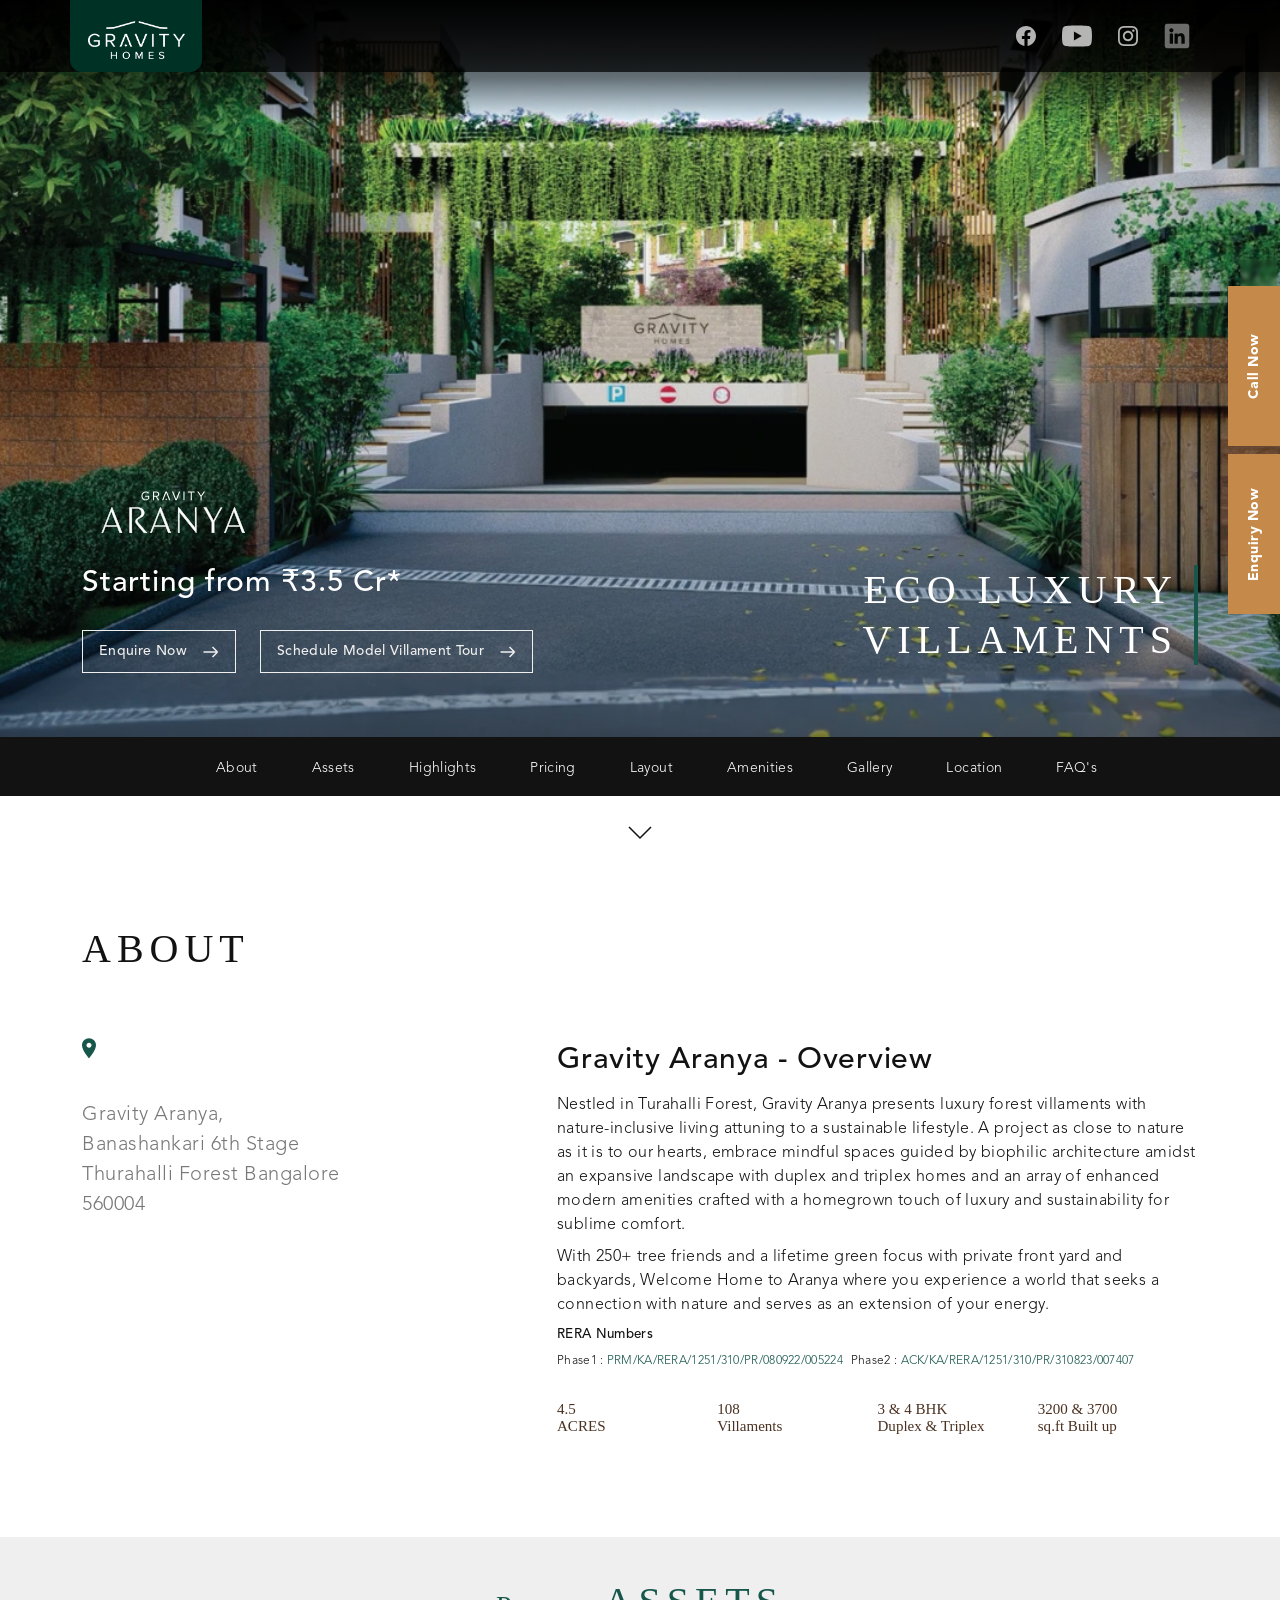
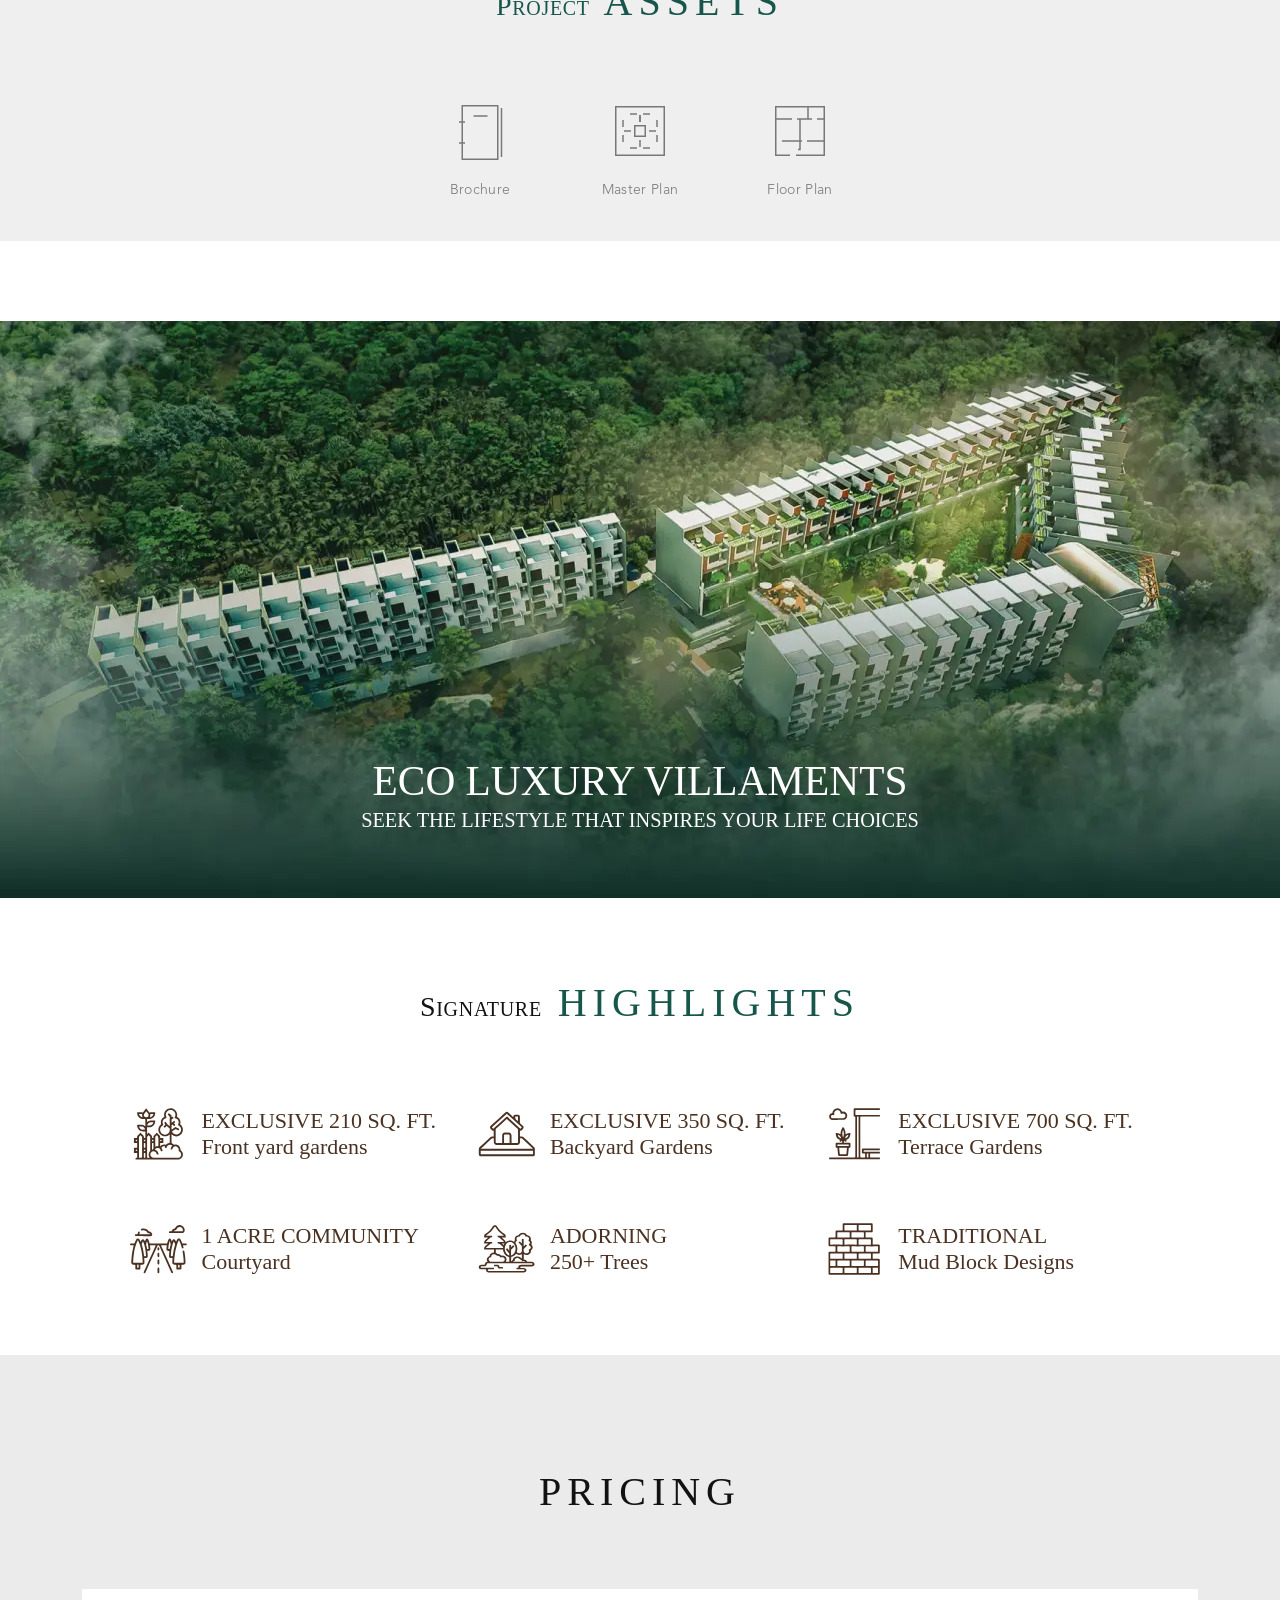
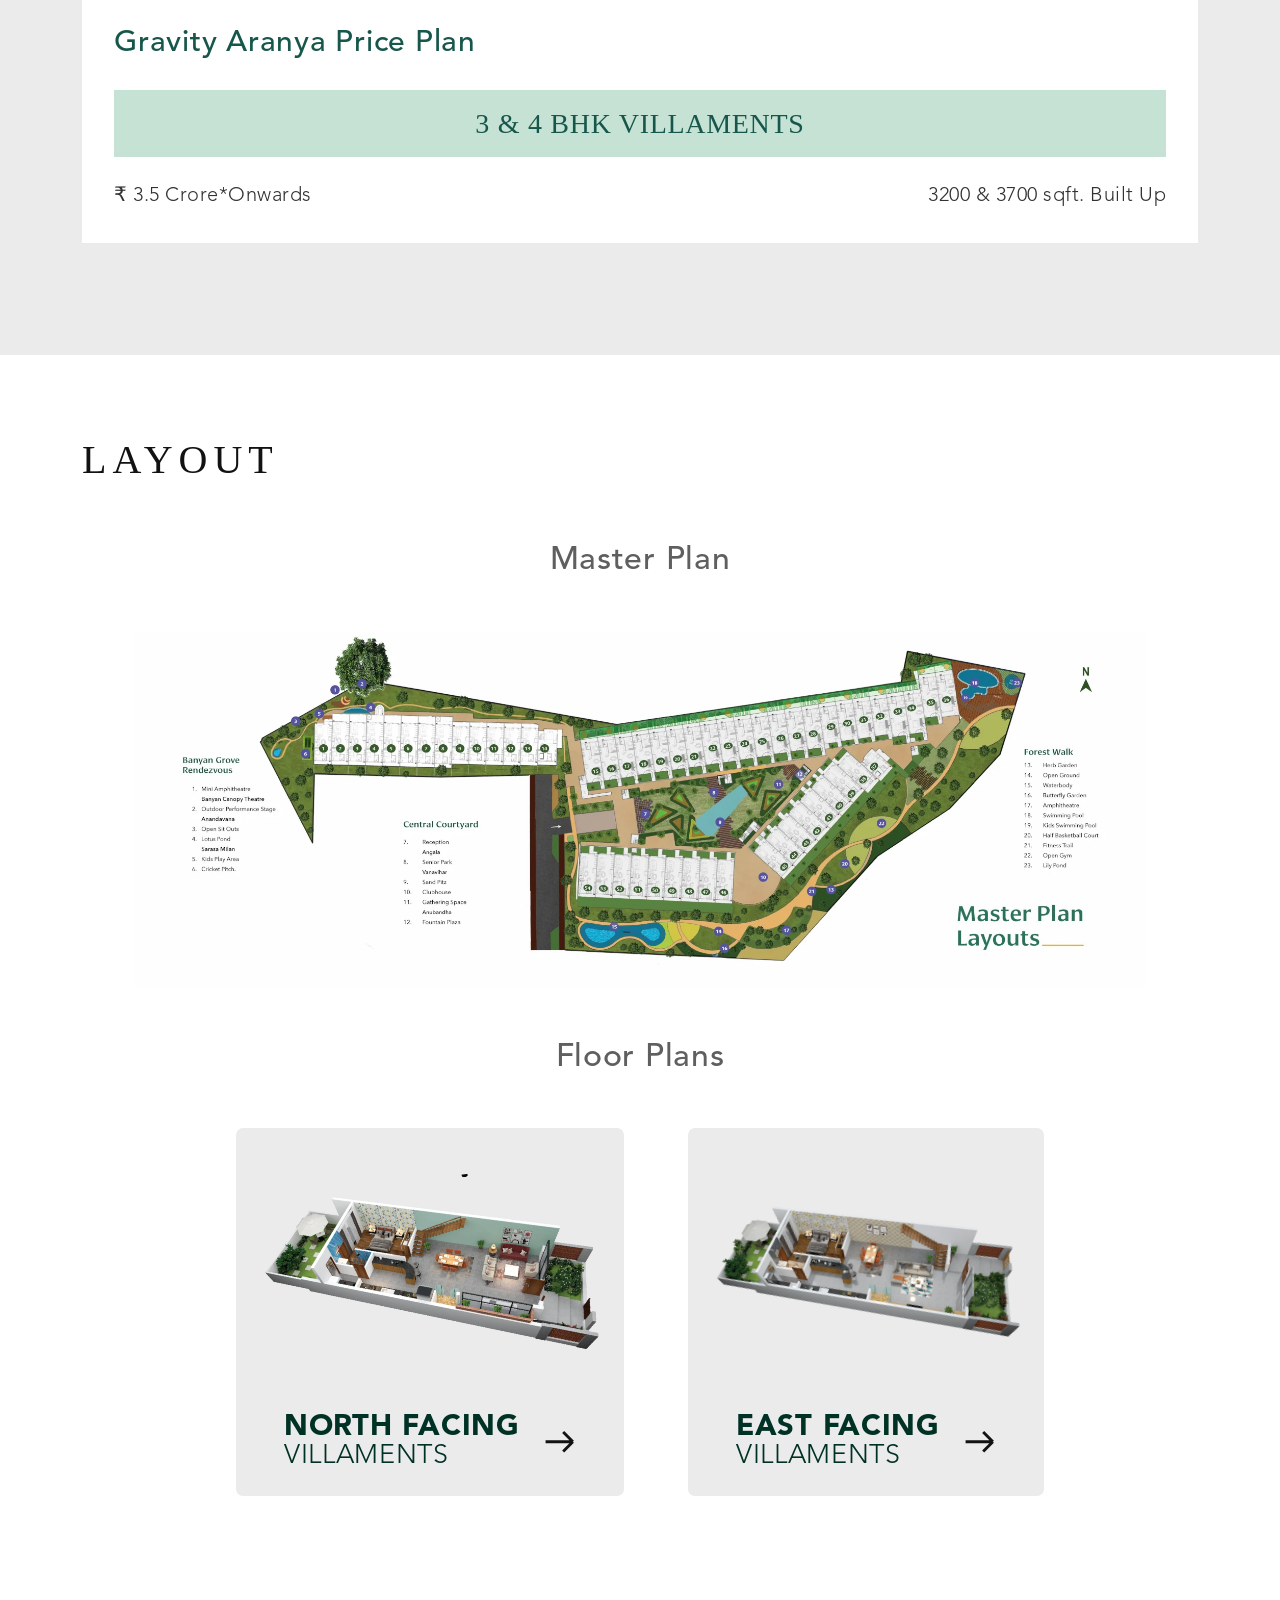
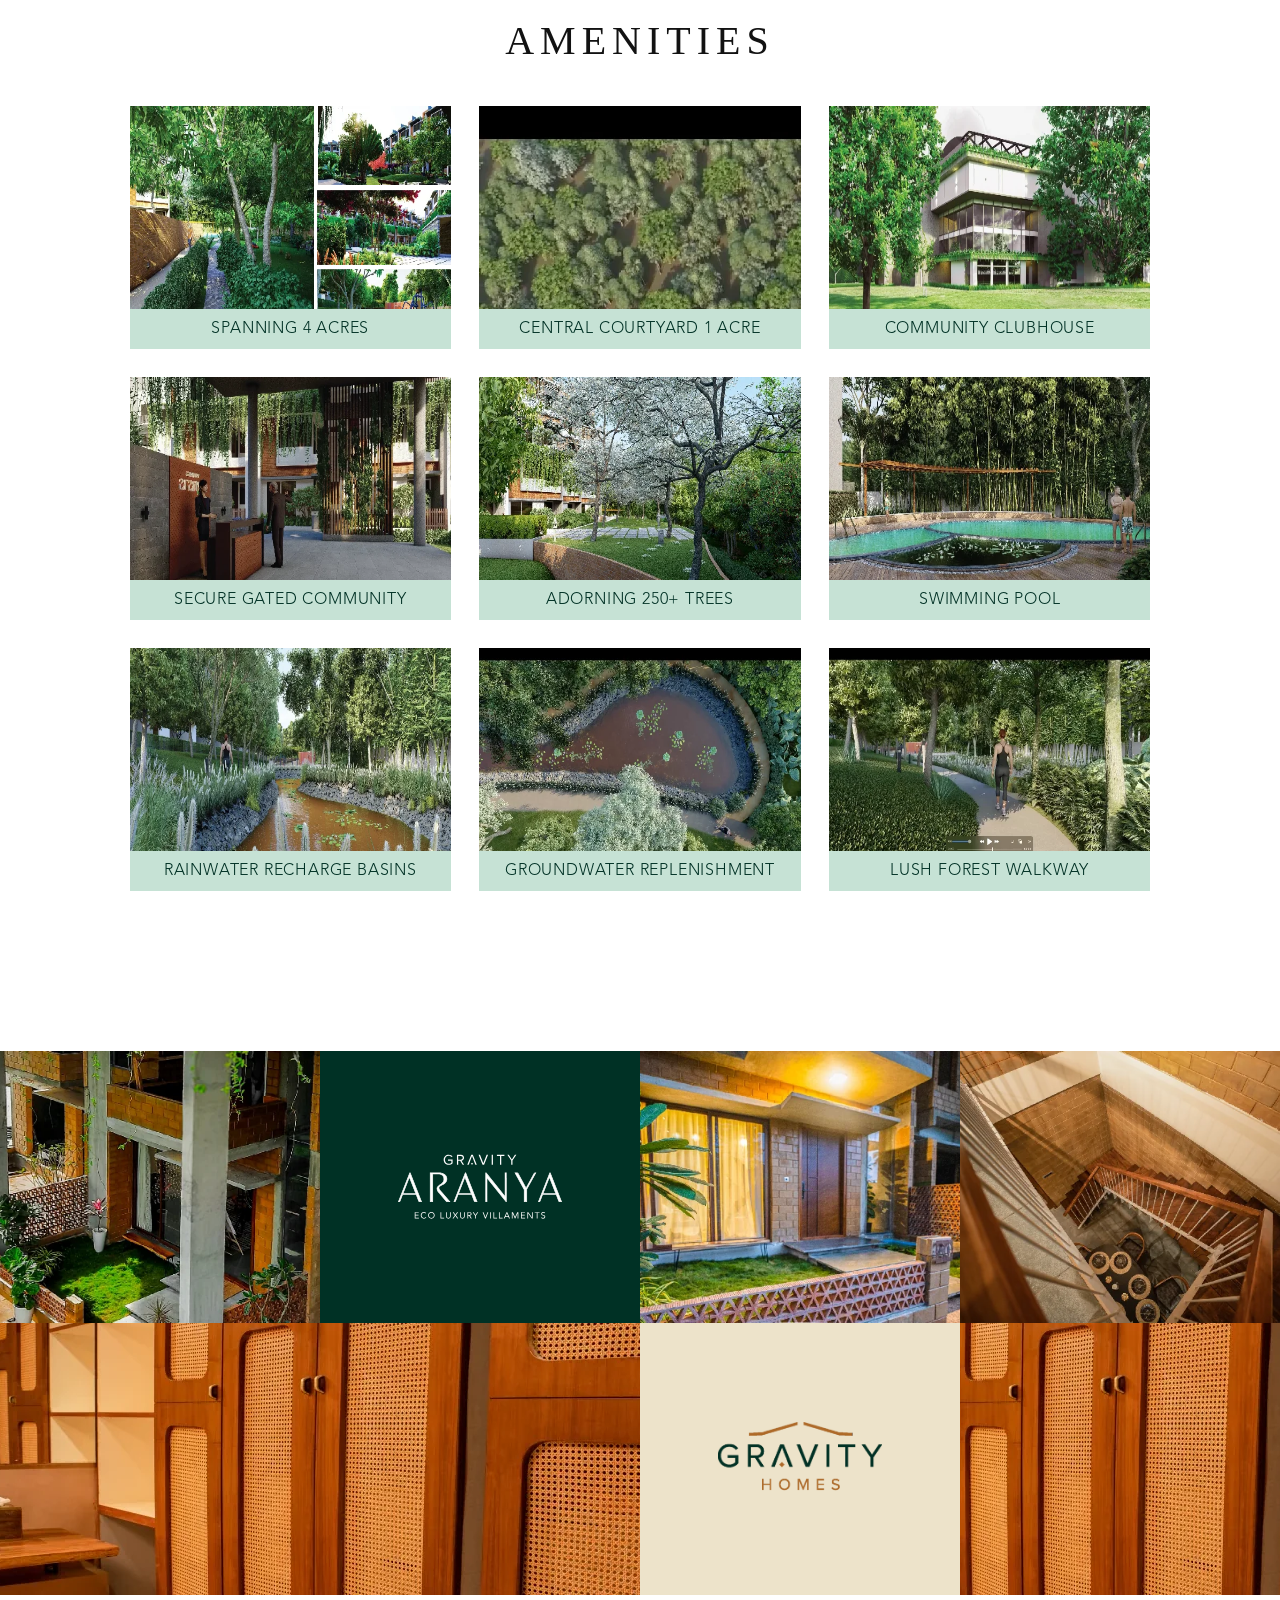
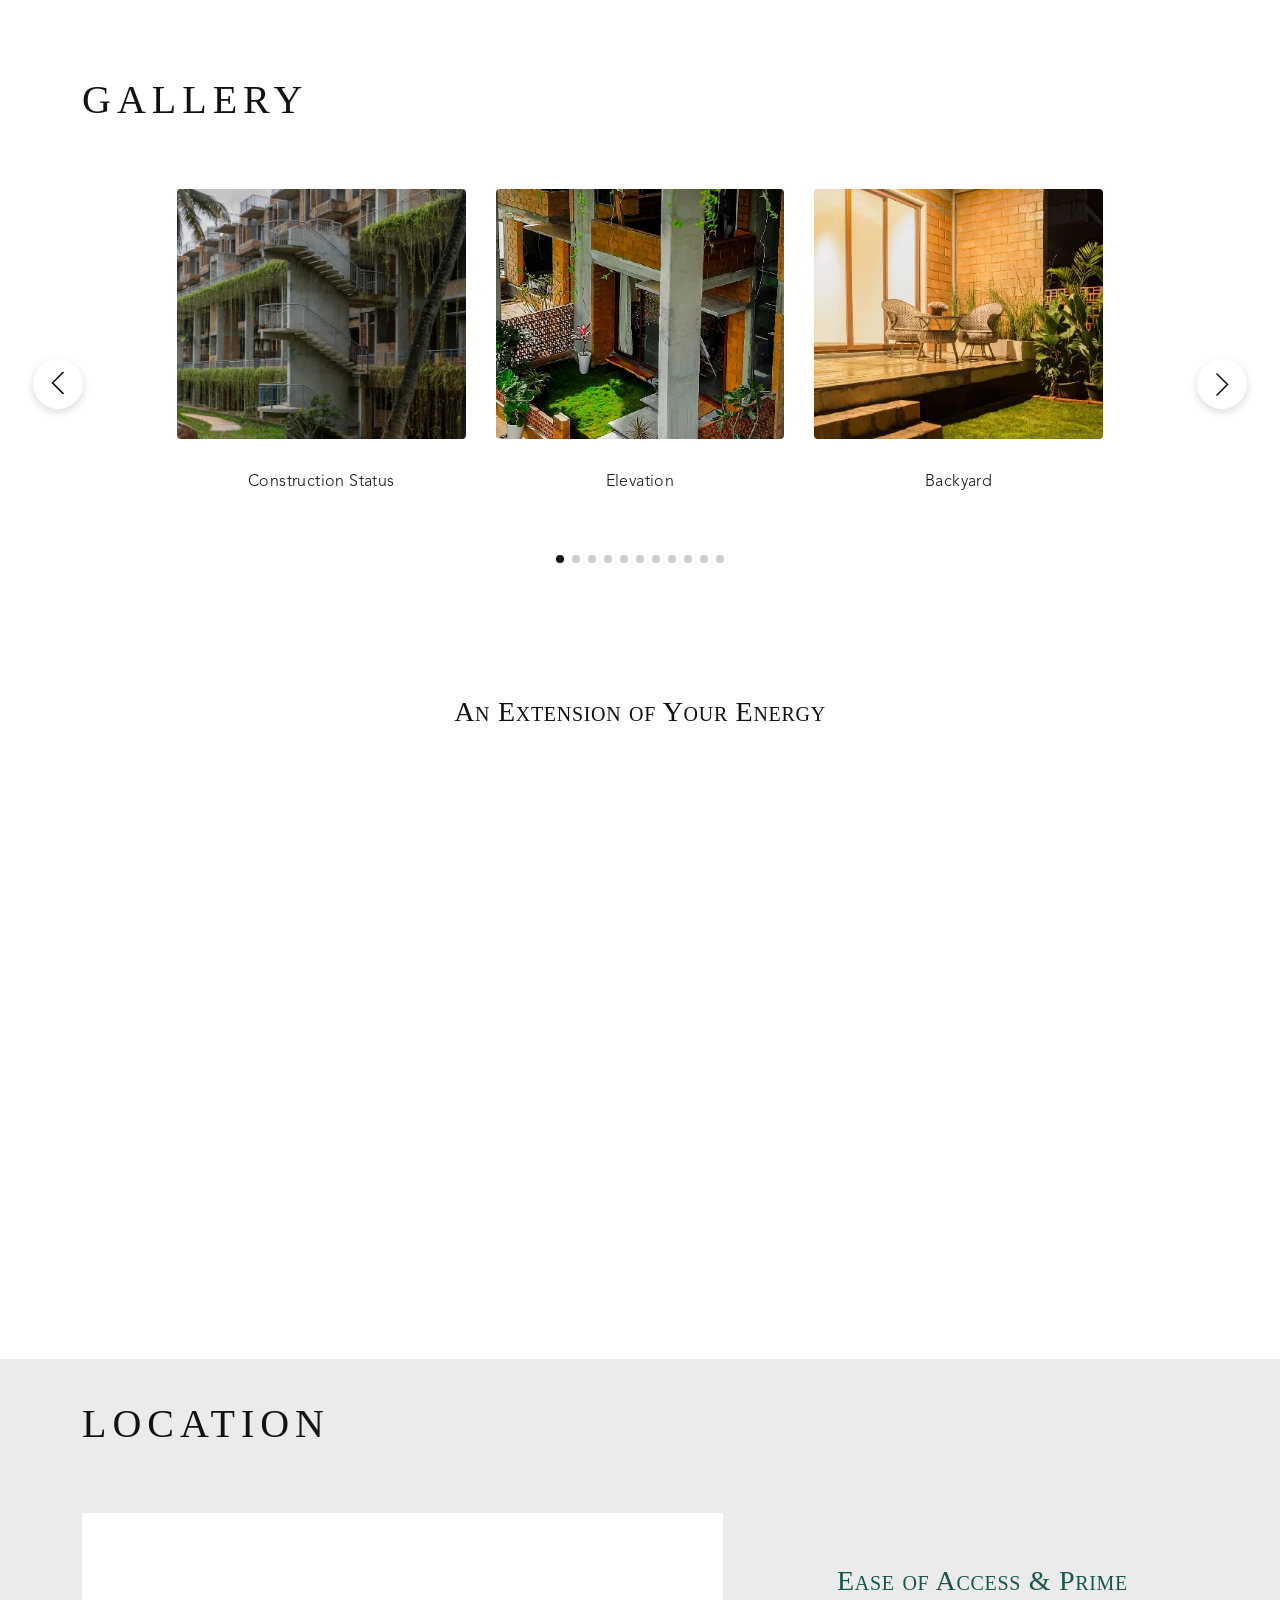
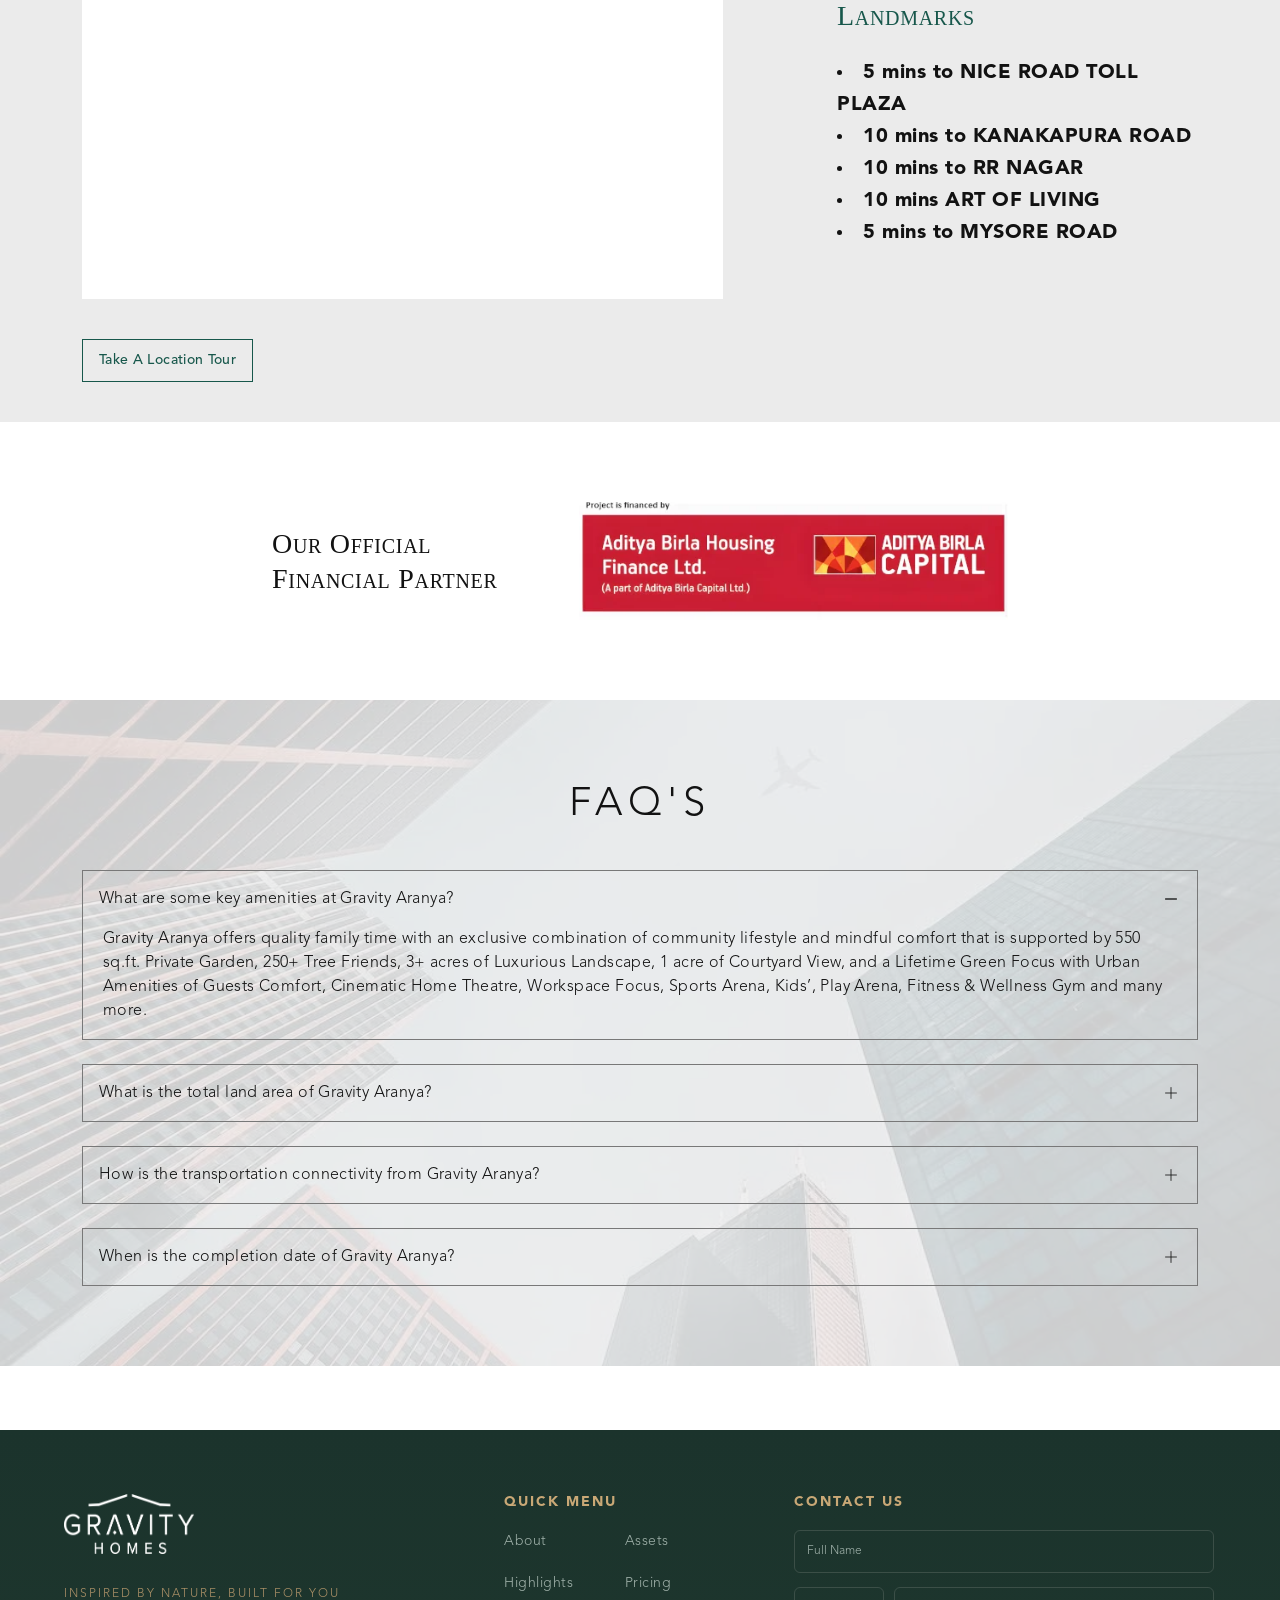
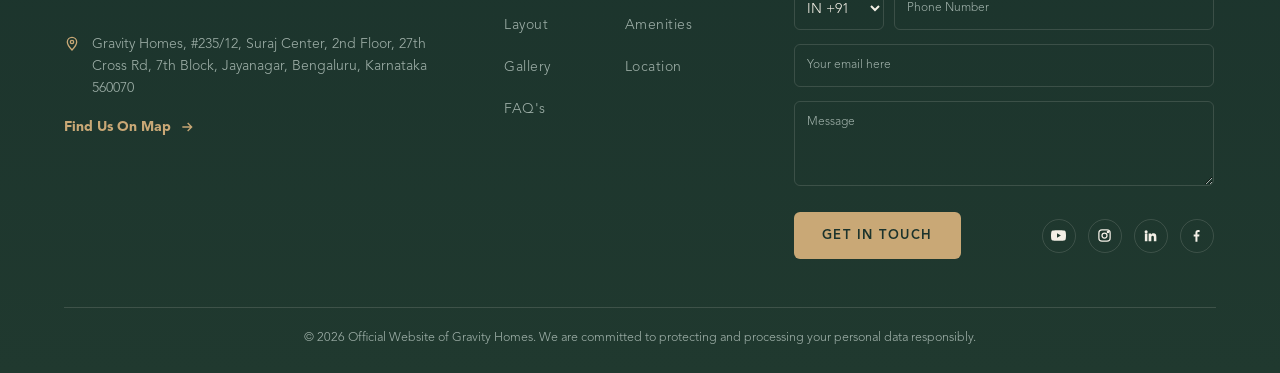
==== commit 7633968c: "Changes completed" ====
--- a/index.html
+++ b/index.html
@@ -427,6 +427,7 @@
             display: flex;
             justify-content: center;
             align-items: center;
+  font-family: AvenirNext;
         }
 
         .floating-cta a:hover,
@@ -485,7 +486,7 @@
             right: auto;
             width: 280px;
             height: 100vh;
-            background: #111;
+            background: linear-gradient(180deg, var(--bg-deep), var(--bg-panel));
             padding-top: 120px;
             transition: left .45s ease;
             z-index: 99998;
@@ -519,6 +520,7 @@
             font-size: 16px;
 
             transition: 0.3s;
+  font-family: AvenirNext;
         }
 
         .mobile-navbar a:hover {
@@ -625,6 +627,26 @@
                 display: block;
             }
         }
+        .footer-quick-links-wrapper {
+    display: grid;
+    grid-template-columns: repeat(2, 1fr);
+    grid-template-rows: repeat(5, auto);
+    column-gap: 0px;
+    row-gap: 8px;
+    list-style: none;
+    padding: 0;
+    margin: 0;
+}
+.footer-logo{
+    height: 60px;
+    width: 130px;
+    margin-bottom: 1rem;
+}
+
+#ssk-country-code option {
+    background-color: black;
+}
+
     </style>
 </head>
 
@@ -825,7 +847,7 @@
                                         <span>Gravity Aranya,</span><span>Banashankari 6th Stage</span><span>Thurahalli
                                             Forest Bangalore </span><span>560004</span>
                                     </div>
-                                    <div class="undefined">
+                                    <!-- <div class="undefined">
                                         <span><svg width="24" height="25" viewBox="0 0 24 25" fill="none"
                                                 xmlns="http://www.w3.org/2000/svg">
                                                 <path
@@ -835,7 +857,7 @@
                                     </div>
                                     <div class="projects_aboutHighlightedNum__eX62H">
                                         <span class="mb-2">+91 9513145554</span><span>+91 9739011616</span>
-                                    </div>
+                                    </div> -->
                                 </div>
                             </div>
                             <div class="col-lg-7 col-md-6 col-sm-12">
@@ -2082,10 +2104,11 @@
             <div class="footer-grid">
                 <!-- Brand / Address column -->
                 <div class="info-col">
-                    <svg class="brand-arch" viewBox="0 0 120 34" fill="none" xmlns="http://www.w3.org/2000/svg">
+                    <!-- <svg class="brand-arch" viewBox="0 0 120 34" fill="none" xmlns="http://www.w3.org/2000/svg">
                         <path d="M6 30C6 14 24 6 60 6C96 6 114 14 114 30" stroke="#f3efe6" stroke-width="2" />
-                    </svg>
-                    <p class="brand-logo">GRAVITY<span>HOMES</span></p>
+                    </svg> -->
+                    <!-- <p class="brand-logo">GRAVITY<span>HOMES</span></p> -->
+                     <img src="images/gravity_homes_whites.webp" alt="" class="footer-logo">
                     <p class="tagline">Inspired by nature, built for you</p>
 
                     <div class="info-row">
@@ -2096,22 +2119,22 @@
                         <span>Gravity Homes, #235/12, Suraj Center, 2nd Floor, 27th Cross Rd,
                             7th Block, Jayanagar, Bengaluru, Karnataka 560070</span>
                     </div>
-                    <div class="info-row">
+                    <!-- <div class="info-row">
                         <svg viewBox="0 0 24 24" fill="none" stroke="currentColor" stroke-width="2">
                             <path
                                 d="M22 16.9v3a2 2 0 01-2.2 2 19.8 19.8 0 01-8.6-3.1 19.5 19.5 0 01-6-6A19.8 19.8 0 012.1 4.2 2 2 0 014.1 2h3a2 2 0 012 1.7c.1.9.3 1.8.6 2.7a2 2 0 01-.4 2.1L8 9.9a16 16 0 006 6l1.4-1.4a2 2 0 012.1-.4c.9.3 1.8.5 2.7.6a2 2 0 011.8 2z" />
                         </svg>
-                        <a href="tel:+919513145554">(+91) 95131 45554</a>
+                        <a href="tel:+919513145554">+91 95131 45554</a>
                     </div>
                     <div class="info-row">
                         <svg viewBox="0 0 24 24" fill="none" stroke="currentColor" stroke-width="2">
                             <path
                                 d="M22 16.9v3a2 2 0 01-2.2 2 19.8 19.8 0 01-8.6-3.1 19.5 19.5 0 01-6-6A19.8 19.8 0 012.1 4.2 2 2 0 014.1 2h3a2 2 0 012 1.7c.1.9.3 1.8.6 2.7a2 2 0 01-.4 2.1L8 9.9a16 16 0 006 6l1.4-1.4a2 2 0 012.1-.4c.9.3 1.8.5 2.7.6a2 2 0 011.8 2z" />
                         </svg>
-                        <a href="tel:+919739011616">(+91) 97390 11616</a>
-                    </div>
-
-                    <a class="find-map" href="#" aria-label="Find us on map">
+                        <a href="tel:+919739011616">+91 97390 11616</a>
+                    </div> -->
+
+                    <a class="find-map" href="https://maps.app.goo.gl/HZVdBrpw5o3Ebb387" aria-label="Find us on map" target="_blank">
                         Find Us On Map
                         <svg viewBox="0 0 24 24" fill="none" stroke="currentColor" stroke-width="2">
                             <path d="M5 12h14M13 6l6 6-6 6" />
@@ -2122,13 +2145,16 @@
                 <!-- Quick links column -->
                 <div class="links-col">
                     <h3>Quick Menu</h3>
-                    <ul>
-                        <li><a href="#">Home</a></li>
-                        <li><a href="#">About Us</a></li>
-                        <li><a href="#">Projects</a></li>
-                        <li><a href="#">Living</a></li>
-                        <li><a href="#">Blog</a></li>
-                        <li><a href="#">Contact</a></li>
+                    <ul class="footer-quick-links-wrapper">
+                        <li><a href="#aboutSection">About</a></li>
+                        <li><a href="#assetsSection">Assets</a></li>
+                        <li><a href="#highlightsSection">Highlights</a></li>
+                        <li><a href="#pricingSection">Pricing</a></li>
+                        <li><a href="#layoutSection">Layout</a></li>
+                        <li><a href="#amenitiesSection">Amenities</a></li>
+                        <li><a href="#gallerySection">Gallery</a></li>
+                        <li><a href="#locationSection">Location</a></li>
+                        <li><a href="#faqsSection">FAQ's</a></li>
                     </ul>
                 </div>
 
@@ -2160,21 +2186,21 @@
                         <div class="submit-row">
                             <button class="btn-submit" type="submit" id="sskSubmitBtn">Get In Touch</button>
                             <div class="social-icons">
-                                <a href="#" aria-label="YouTube"><svg viewBox="0 0 24 24" fill="currentColor">
+                                <a href="https://www.youtube.com/@GravityHomes" target="_blank" aria-label="YouTube"><svg viewBox="0 0 24 24" fill="currentColor">
                                         <path
                                             d="M23.5 6.2a3 3 0 00-2.1-2.1C19.5 3.5 12 3.5 12 3.5s-7.5 0-9.4.6A3 3 0 00.5 6.2 31 31 0 000 12a31 31 0 00.5 5.8 3 3 0 002.1 2.1c1.9.6 9.4.6 9.4.6s7.5 0 9.4-.6a3 3 0 002.1-2.1A31 31 0 0024 12a31 31 0 00-.5-5.8zM9.6 15.5V8.5L15.8 12z" />
                                     </svg></a>
-                                <a href="#" aria-label="Instagram"><svg viewBox="0 0 24 24" fill="none"
+                                <a href="https://www.instagram.com/gravityhomesin/" target="_blank" aria-label="Instagram"><svg viewBox="0 0 24 24" fill="none"
                                         stroke="currentColor" stroke-width="2">
                                         <rect x="3" y="3" width="18" height="18" rx="5" />
                                         <circle cx="12" cy="12" r="4" />
                                         <circle cx="17.5" cy="6.5" r="1" />
                                     </svg></a>
-                                <a href="#" aria-label="LinkedIn"><svg viewBox="0 0 24 24" fill="currentColor">
+                                <a href="https://www.linkedin.com/company/gravity-homes/" target="_blank" aria-label="LinkedIn"><svg viewBox="0 0 24 24" fill="currentColor">
                                         <path
                                             d="M4.98 3.5a2.5 2.5 0 11.02 5 2.5 2.5 0 01-.02-5zM3 8.98h4v12.02H3zM9 8.98h3.8v1.64h.05c.53-1 1.83-2.06 3.76-2.06 4.02 0 4.76 2.65 4.76 6.1v6.34h-4v-5.62c0-1.34-.02-3.06-1.87-3.06-1.87 0-2.16 1.46-2.16 2.96v5.72H9z" />
                                     </svg></a>
-                                <a href="#" aria-label="Facebook"><svg viewBox="0 0 24 24" fill="currentColor">
+                                <a href="https://www.facebook.com/GravityHomes/" target="_blank" aria-label="Facebook"><svg viewBox="0 0 24 24" fill="currentColor">
                                         <path
                                             d="M13.5 22v-8.4h2.8l.4-3.3h-3.2V8.1c0-.95.27-1.6 1.63-1.6H17V3.5c-.3-.04-1.3-.13-2.5-.13-2.5 0-4.2 1.5-4.2 4.3v2.6H7.5v3.3h2.8V22z" />
                                     </svg></a>
--- a/css/footer-style.css
+++ b/css/footer-style.css
@@ -1,188 +1,296 @@
-:root{
-    --bg-deep:#1b332c;
-    --bg-panel:#20392f;
-    --gold:#c9a876;
-    --gold-soft:#a98f66;
-    --cream:#f3efe6;
-    --muted:#9fb0a9;
-    --line:rgba(243,239,230,0.14);
-    --focus:#e3c893;
-  }
-  /* *{box-sizing:border-box;}
+:root {
+  --bg-deep: #1b332c;
+  --bg-panel: #20392f;
+  --gold: #c9a876;
+  --gold-soft: #a98f66;
+  --cream: #f3efe6;
+  --muted: #9fb0a9;
+  --line: rgba(243, 239, 230, 0.14);
+  --focus: #e3c893;
+}
+/* *{box-sizing:border-box;}
   body{margin:0;font-family:'Segoe UI',Arial,sans-serif;background:#0e1a16;} */
 
-  footer{
-    background:linear-gradient(180deg,var(--bg-deep),var(--bg-panel));
-    color:var(--cream);
-    padding:64px 5vw 0;
-  }
-
-  .footer-grid{
-    display:grid;
-    grid-template-columns:1.3fr 0.8fr 1.4fr;
-    gap:48px;
-    max-width:1300px;
-    margin:0 auto;
-    padding-bottom:48px;
-  }
-
-  /* ---- Brand column ---- */
-  .brand-logo{
-    font-family:Georgia,'Times New Roman',serif;
-    letter-spacing:6px;
-    font-size:28px;
-    color:var(--cream);
-    margin:0;
-    line-height:1.1;
-  }
-  .brand-logo span{display:block;font-size:11px;letter-spacing:8px;color:var(--gold);margin-top:4px;}
-  .brand-arch{
-    width:120px;height:34px;margin-bottom:10px;
-  }
-  .tagline{
-    color:var(--gold-soft);
-    font-size:12px;
-    letter-spacing:2px;
-    text-transform:uppercase;
-    margin:14px 0 28px;
-  }
-  .find-map{
-    display:inline-flex;
-    align-items:center;
-    gap:8px;
-    color:var(--gold);
-    text-decoration:none;
-    font-size:14px;
-    font-weight:600;
-    border-bottom:1px solid transparent;
-    transition:border-color .2s ease, gap .2s ease;
-  }
-  .find-map:hover, .find-map:focus-visible{border-color:var(--gold);gap:12px;}
-  .find-map svg{width:16px;height:16px;}
-
-  /* ---- Address / contact column ---- */
-  .info-col h3, .links-col h3, .form-col h3{
-    font-size:14px;
-    letter-spacing:2px;
-    text-transform:uppercase;
-    color:var(--gold);
-    margin:0 0 20px;
-    font-weight:600;
-  }
-  .info-row{
-    display:flex;
-    gap:12px;
-    margin-bottom:16px;
-    font-size:14px;
-    line-height:1.6;
-    color:var(--muted);
-  }
-  .info-row svg{flex:0 0 auto;width:16px;height:16px;margin-top:3px;color:var(--gold);}
-  .info-row a{color:var(--muted);text-decoration:none;}
-  .info-row a:hover, .info-row a:focus-visible{color:var(--cream);}
-
-  /* ---- Quick links column ---- */
-  .links-col ul{list-style:none;margin:0;padding:0;}
-  .links-col li{margin-bottom:12px;}
-  .links-col a{
-    color:var(--muted);
-    text-decoration:none;
-    font-size:14px;
-    letter-spacing:.5px;
-    transition:color .2s ease, padding-left .2s ease;
-  }
-  .links-col a:hover, .links-col a:focus-visible{color:var(--gold);padding-left:4px;}
-
-  /* ---- Contact form column ---- */
-  .form-col{max-width:420px;}
-  .field{
-    width:100%;
-    background:transparent;
-    border:1px solid var(--line);
-    border-radius:6px;
-    padding:12px 14px;
-    color:var(--cream);
-    font-size:14px;
-    margin-bottom:14px;
-    font-family:inherit;
-  }
-  .field::placeholder{color:var(--muted);}
-  .field:focus, .field:focus-visible{
-    outline:none;
-    border-color:var(--gold);
-    box-shadow:0 0 0 3px rgba(201,168,118,0.18);
-  }
-  textarea.field{resize:vertical;min-height:80px;}
-
-  .phone-row{display:flex;gap:10px;}
-  .phone-row select{
-    flex:0 0 84px;
-    background:transparent;
-    border:1px solid var(--line);
-    border-radius:6px;
-    color:var(--cream);
-    font-size:14px;
-    padding:0 8px;
-  }
-  .phone-row .field{flex:1;margin-bottom:0;}
-  .phone-row{margin-bottom:14px;}
-
-  .submit-row{
-    display:flex;
-    align-items:center;
-    justify-content:space-between;
-    flex-wrap:wrap;
-    gap:16px;
-    margin-top:6px;
-  }
-  .btn-submit{
-    background:var(--gold);
-    color:var(--bg-deep);
-    border:none;
-    border-radius:6px;
-    padding:13px 28px;
-    font-size:13px;
-    font-weight:700;
-    letter-spacing:1.5px;
-    text-transform:uppercase;
-    cursor:pointer;
-    transition:background .2s ease, transform .15s ease;
-  }
-  .btn-submit:hover, .btn-submit:focus-visible{background:var(--focus);transform:translateY(-1px);}
-
-  .social-icons{display:flex;gap:12px;}
-  .social-icons a{
-    width:34px;height:34px;
-    display:flex;align-items:center;justify-content:center;
-    border:1px solid var(--line);
-    border-radius:50%;
-    color:var(--cream);
-    text-decoration:none;
-    transition:background .2s ease, border-color .2s ease;
-  }
-  .social-icons a:hover, .social-icons a:focus-visible{background:var(--gold);border-color:var(--gold);color:var(--bg-deep);}
-  .social-icons svg{width:15px;height:15px;}
-
-  /* ---- Bottom bar ---- */
-  .footer-bottom{
-    border-top:1px solid var(--line);
-    padding:20px 0 24px;
-    text-align:center;
-    font-size:12.5px;
-    color:var(--muted);
-    max-width:1300px;
-    margin:0 auto;
-  }
-  .footer-bottom a{color:var(--gold-soft);text-decoration:none;}
-  .footer-bottom a:hover{text-decoration:underline;}
-
-  /* ---- Responsive ---- */
-  @media (max-width:960px){
-    .footer-grid{grid-template-columns:1fr 1fr;}
-    .form-col{grid-column:1 / -1;max-width:none;}
-  }
-  @media (max-width:600px){
-    footer{padding:48px 6vw 0;}
-    .footer-grid{grid-template-columns:1fr;gap:36px;}
-    .submit-row{justify-content:flex-start;}
-  }+footer {
+  background: linear-gradient(180deg, var(--bg-deep), var(--bg-panel));
+  color: var(--cream);
+  padding: 64px 5vw 0;
+}
+
+.footer-grid {
+  display: grid;
+  grid-template-columns: 1.3fr 0.8fr 1.4fr;
+  gap: 48px;
+  max-width: 1300px;
+  margin: 0 auto;
+  padding-bottom: 48px;
+}
+
+/* ---- Brand column ---- */
+.brand-logo {
+  font-family: AvenirNext;
+  letter-spacing: 6px;
+  font-size: 28px;
+  color: var(--cream);
+  margin: 0;
+  line-height: 1.1;
+}
+.brand-logo span {
+  display: block;
+  font-size: 11px;
+  letter-spacing: 8px;
+  color: var(--gold);
+  margin-top: 4px;
+}
+.brand-arch {
+  width: 120px;
+  height: 34px;
+  margin-bottom: 10px;
+}
+.tagline {
+  color: var(--gold-soft);
+  font-size: 12px;
+  letter-spacing: 2px;
+  text-transform: uppercase;
+  margin: 14px 0 28px;
+  font-family: AvenirNext;
+}
+.find-map {
+  display: inline-flex;
+  align-items: center;
+  gap: 8px;
+  color: var(--gold);
+  text-decoration: none;
+  font-size: 14px;
+  font-weight: 600;
+  border-bottom: 1px solid transparent;
+  transition:
+    border-color 0.2s ease,
+    gap 0.2s ease;
+  font-family: AvenirNext;
+}
+.find-map:hover,
+.find-map:focus-visible {
+  border-color: var(--gold);
+  gap: 12px;
+}
+.find-map svg {
+  width: 16px;
+  height: 16px;
+}
+
+/* ---- Address / contact column ---- */
+.info-col h3,
+.links-col h3,
+.form-col h3 {
+  font-size: 14px;
+  letter-spacing: 2px;
+  text-transform: uppercase;
+  color: var(--gold);
+  margin: 0 0 20px;
+  font-weight: 600;
+  font-family: AvenirNext;
+}
+.info-row {
+  display: flex;
+  gap: 12px;
+  margin-bottom: 16px;
+  font-size: 14px;
+  line-height: 1.6;
+  color: var(--muted);
+}
+.info-row svg {
+  flex: 0 0 auto;
+  width: 16px;
+  height: 16px;
+  margin-top: 3px;
+  color: var(--gold);
+}
+.info-row a {
+  color: var(--muted);
+  text-decoration: none;
+}
+.info-row a:hover,
+.info-row a:focus-visible {
+  color: var(--cream);
+}
+
+/* ---- Quick links column ---- */
+.links-col ul {
+  list-style: none;
+  margin: 0;
+  padding: 0;
+}
+.links-col li {
+  margin-bottom: 12px;
+}
+.links-col a {
+  color: var(--muted);
+  text-decoration: none;
+  font-size: 14px;
+  letter-spacing: 0.5px;
+  transition:
+    color 0.2s ease,
+    padding-left 0.2s ease;
+  font-family: AvenirNext;
+}
+.links-col a:hover,
+.links-col a:focus-visible {
+  color: var(--gold);
+  padding-left: 4px;
+}
+
+/* ---- Contact form column ---- */
+.form-col {
+  max-width: 420px;
+}
+.field {
+  width: 100%;
+  background: transparent;
+  border: 1px solid var(--line);
+  border-radius: 6px;
+  padding: 10px 12px;
+  color: var(--cream);
+  font-size: 12px;
+  margin-bottom: 14px;
+  font-family: AvenirNext;
+}
+.field::placeholder {
+  color: var(--muted);
+}
+.field:focus,
+.field:focus-visible {
+  outline: none;
+  border-color: var(--gold);
+  box-shadow: 0 0 0 3px rgba(201, 168, 118, 0.18);
+}
+textarea.field {
+  resize: vertical;
+  min-height: 80px;
+}
+
+.phone-row {
+  display: flex;
+  gap: 10px;
+}
+.phone-row select {
+  flex: 0 0 84px;
+  background: transparent;
+  border: 1px solid var(--line);
+  border-radius: 6px;
+  color: var(--cream);
+  font-size: 14px;
+  padding: 0 8px;
+  font-family: AvenirNext;
+}
+.phone-row .field {
+  flex: 1;
+  margin-bottom: 0;
+}
+.phone-row {
+  margin-bottom: 14px;
+}
+
+.submit-row {
+  display: flex;
+  align-items: center;
+  justify-content: space-between;
+  flex-wrap: wrap;
+  gap: 16px;
+  margin-top: 6px;
+}
+.btn-submit {
+  background: var(--gold);
+  color: var(--bg-deep);
+  border: none;
+  border-radius: 6px;
+  padding: 13px 28px;
+  font-size: 13px;
+  font-weight: 700;
+  letter-spacing: 1.5px;
+  text-transform: uppercase;
+  cursor: pointer;
+  transition:
+    background 0.2s ease,
+    transform 0.15s ease;
+  font-family: AvenirNext;
+}
+.btn-submit:hover,
+.btn-submit:focus-visible {
+  background: var(--focus);
+  transform: translateY(-1px);
+}
+
+.social-icons {
+  display: flex;
+  gap: 12px;
+}
+.social-icons a {
+  width: 34px;
+  height: 34px;
+  display: flex;
+  align-items: center;
+  justify-content: center;
+  border: 1px solid var(--line);
+  border-radius: 50%;
+  color: var(--cream);
+  text-decoration: none;
+  transition:
+    background 0.2s ease,
+    border-color 0.2s ease;
+}
+.social-icons a:hover,
+.social-icons a:focus-visible {
+  background: var(--gold);
+  border-color: var(--gold);
+  color: var(--bg-deep);
+}
+.social-icons svg {
+  width: 15px;
+  height: 15px;
+}
+
+/* ---- Bottom bar ---- */
+.footer-bottom {
+  border-top: 1px solid var(--line);
+  padding: 20px 0 24px;
+  text-align: center;
+  font-size: 12.5px;
+  color: var(--muted);
+  max-width: 1300px;
+  margin: 0 auto;
+  font-family: AvenirNext;
+}
+.footer-bottom a {
+  color: var(--gold-soft);
+  text-decoration: none;
+}
+.footer-bottom a:hover {
+  text-decoration: underline;
+}
+
+/* ---- Responsive ---- */
+@media (max-width: 960px) {
+  .footer-grid {
+    grid-template-columns: 1fr 1fr;
+  }
+  .form-col {
+    grid-column: 1 / -1;
+    max-width: none;
+  }
+}
+@media (max-width: 600px) {
+  footer {
+    padding: 48px 6vw 0;
+  }
+  .footer-grid {
+    grid-template-columns: 1fr;
+    gap: 36px;
+  }
+  .submit-row {
+    justify-content: flex-start;
+  }
+}
+.info-row span {
+  font-family: AvenirNext;
+}
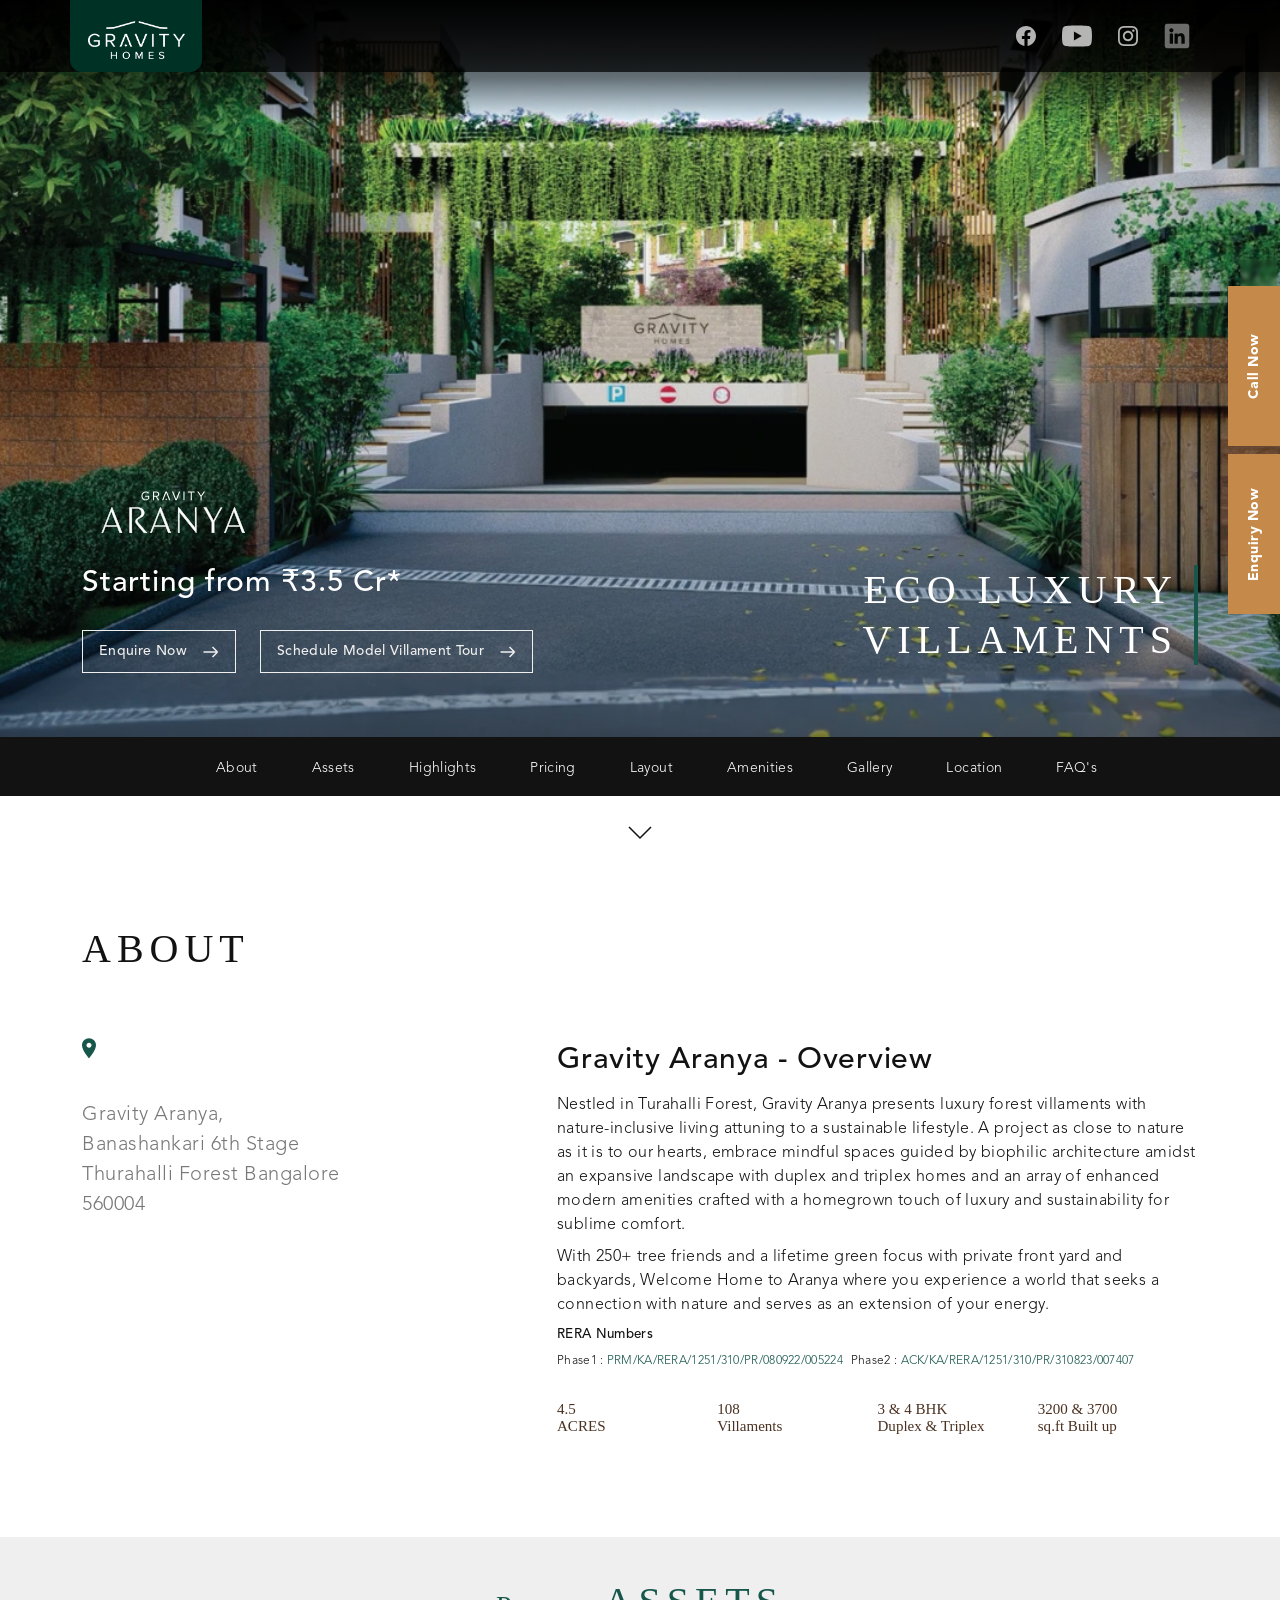
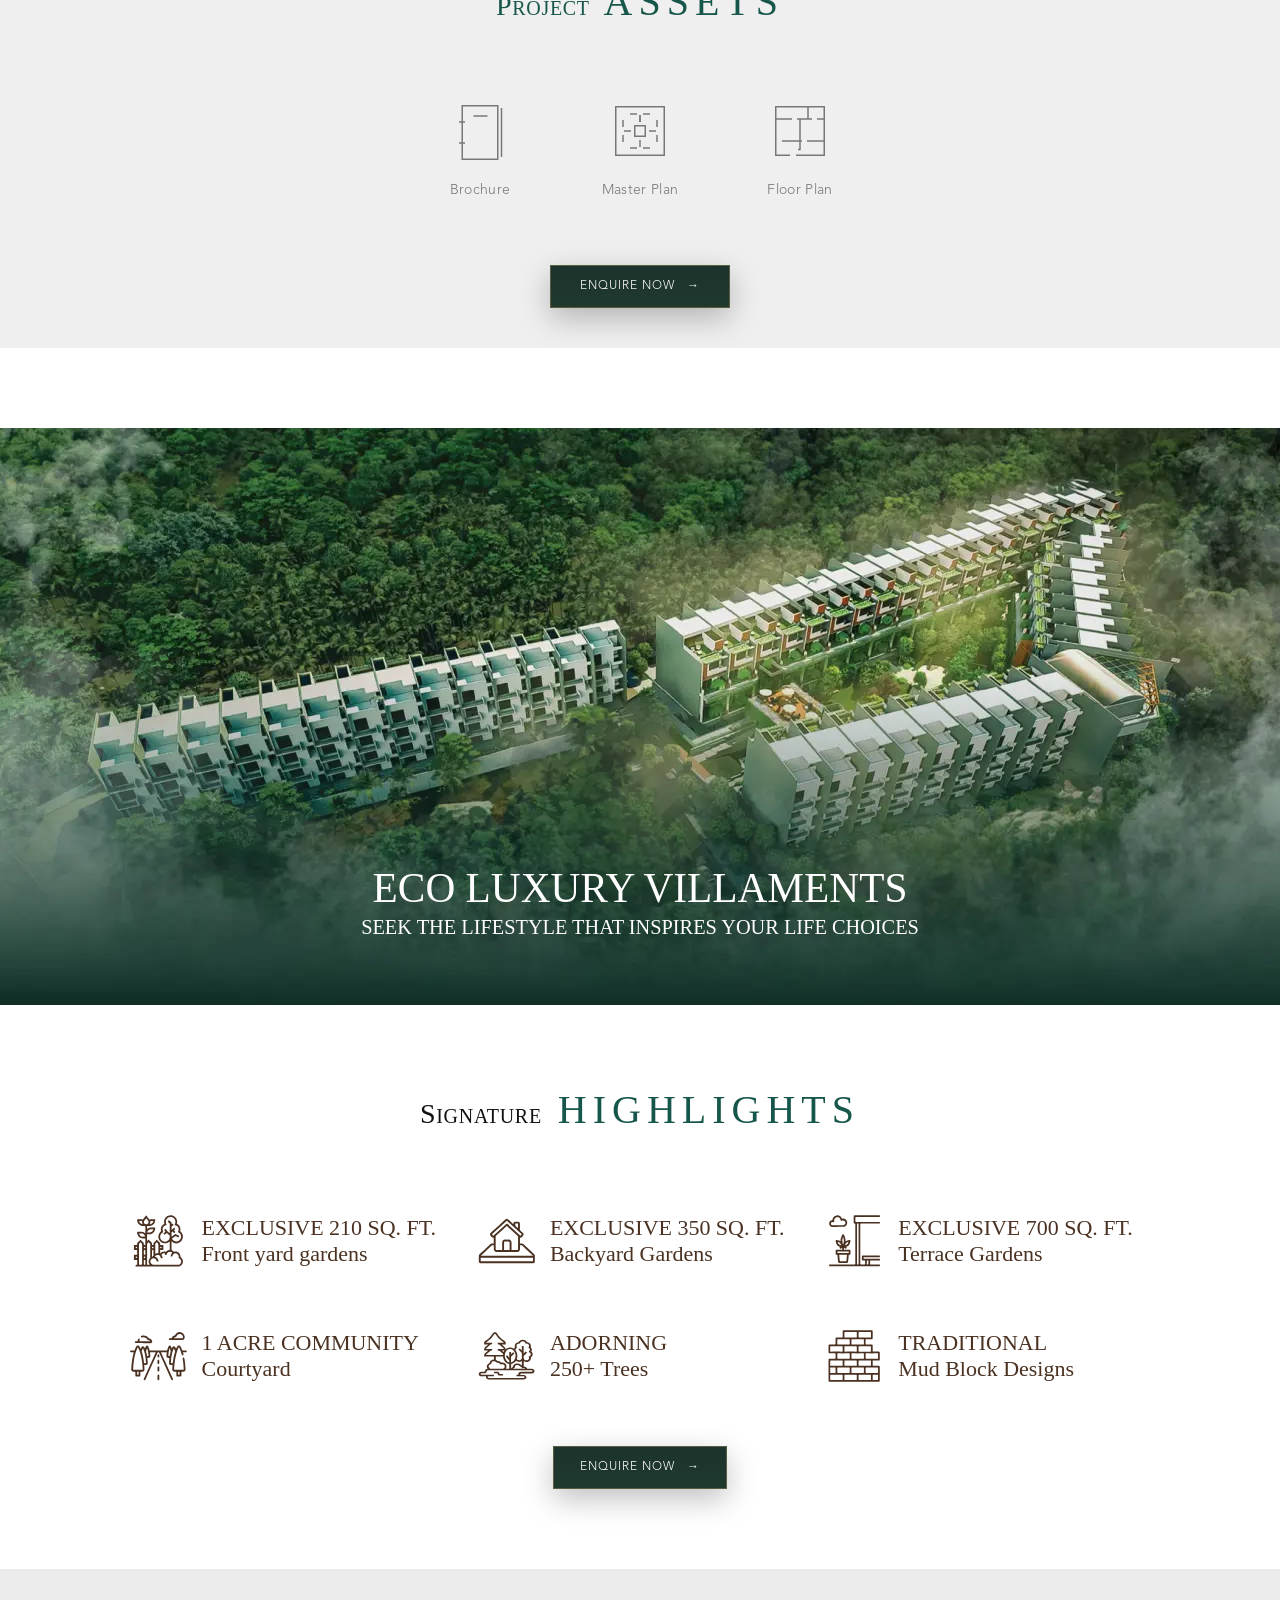
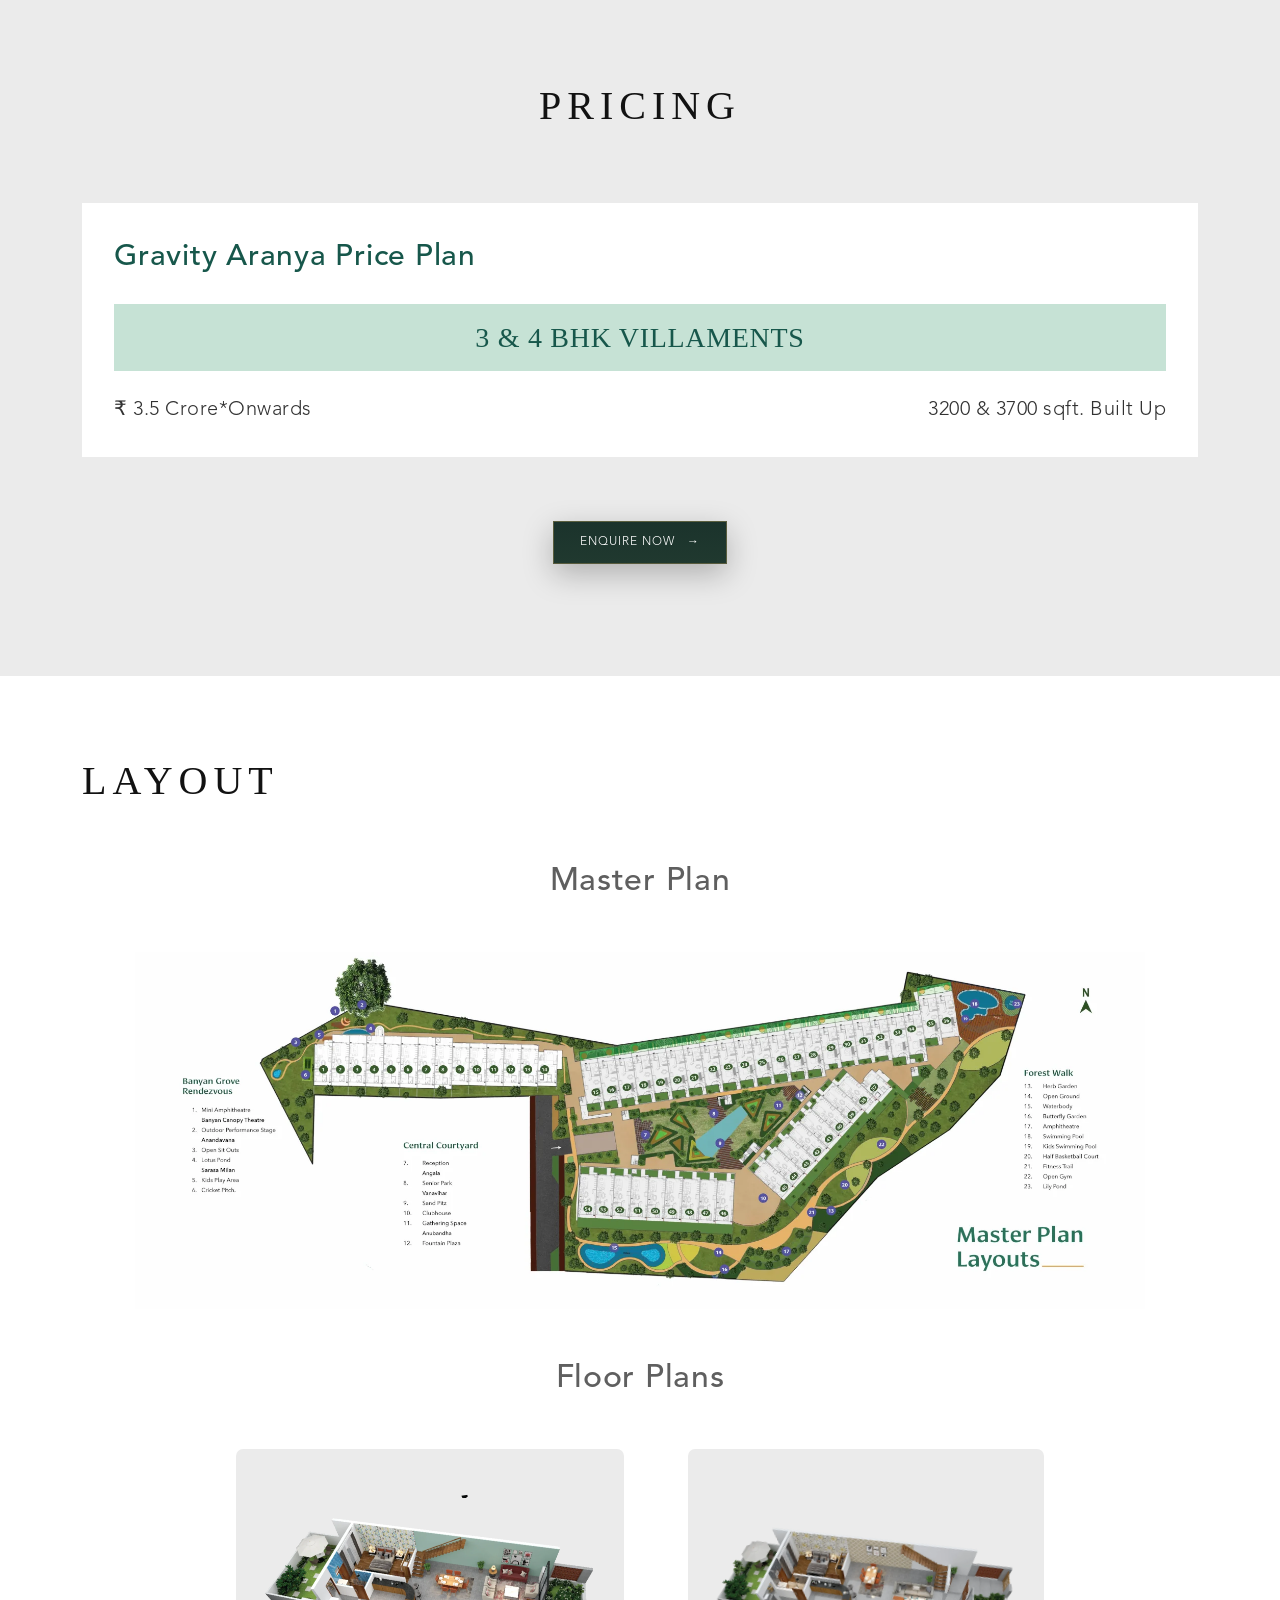
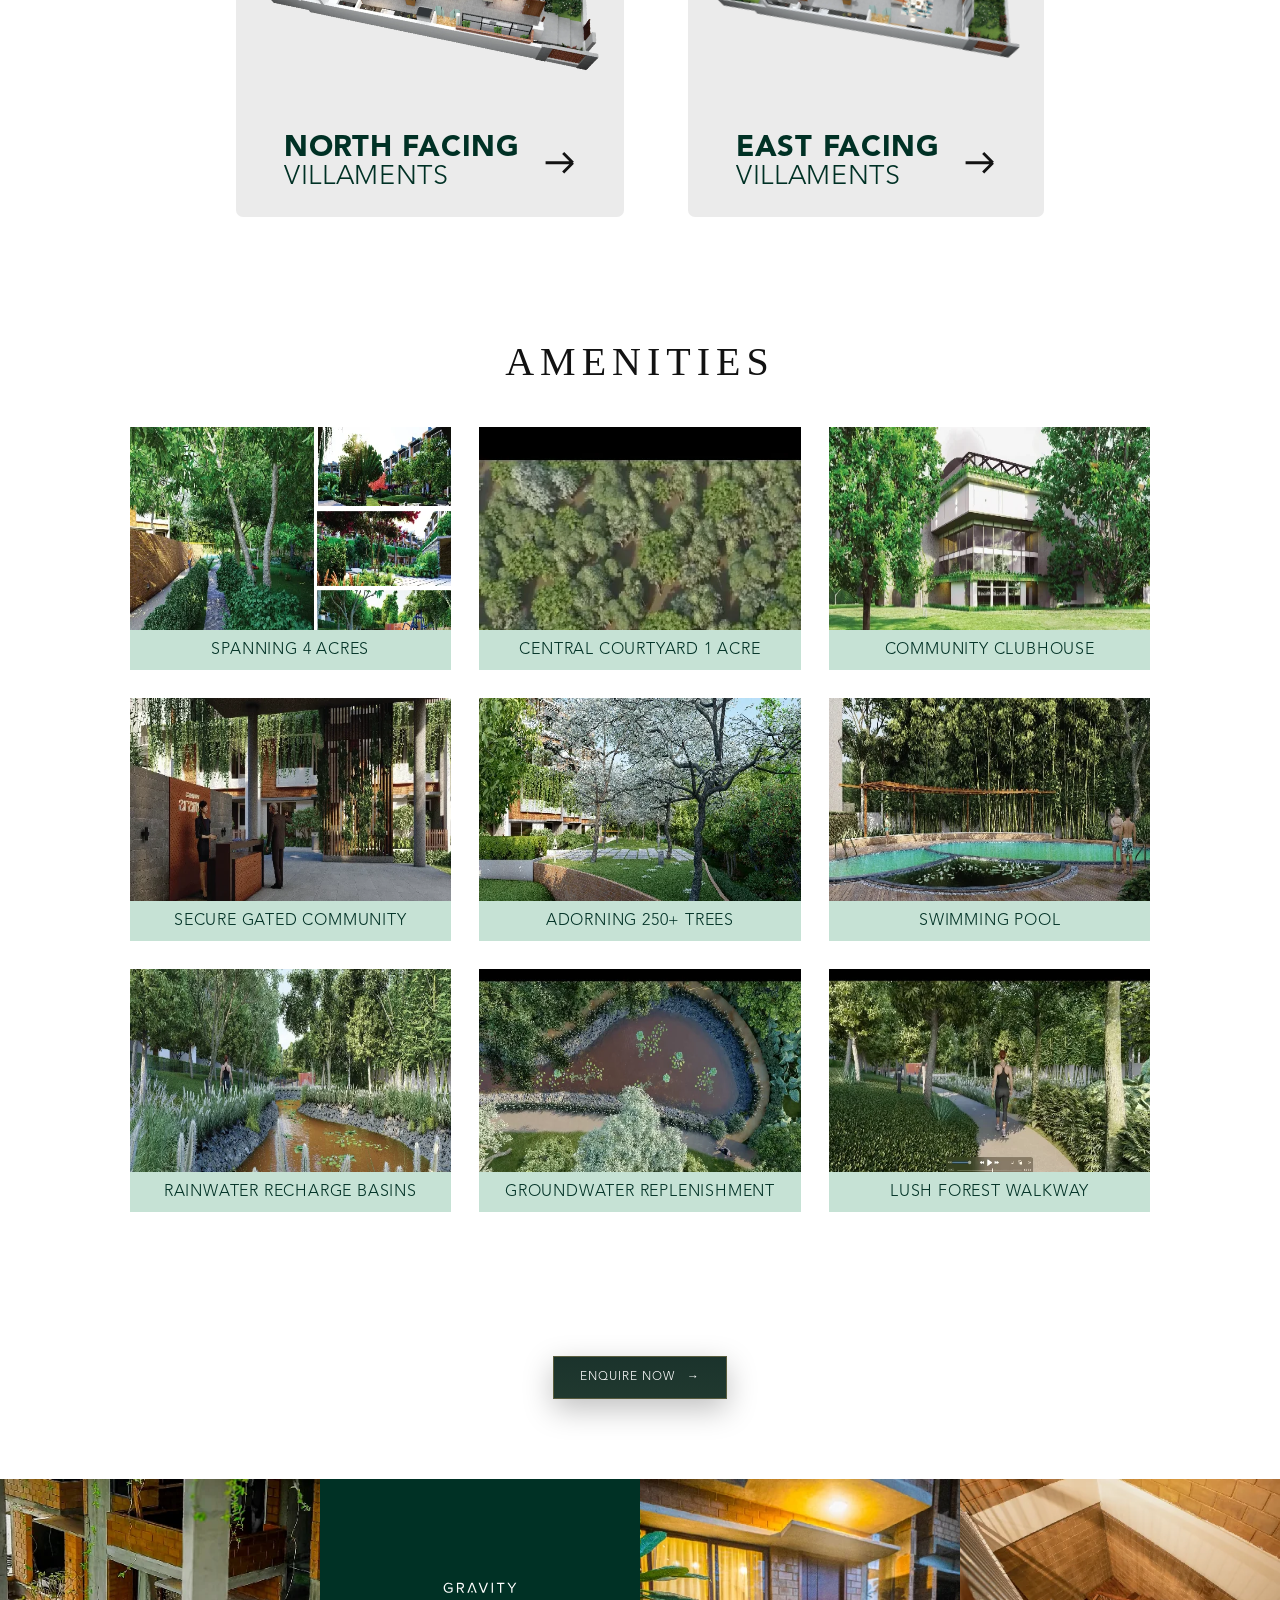
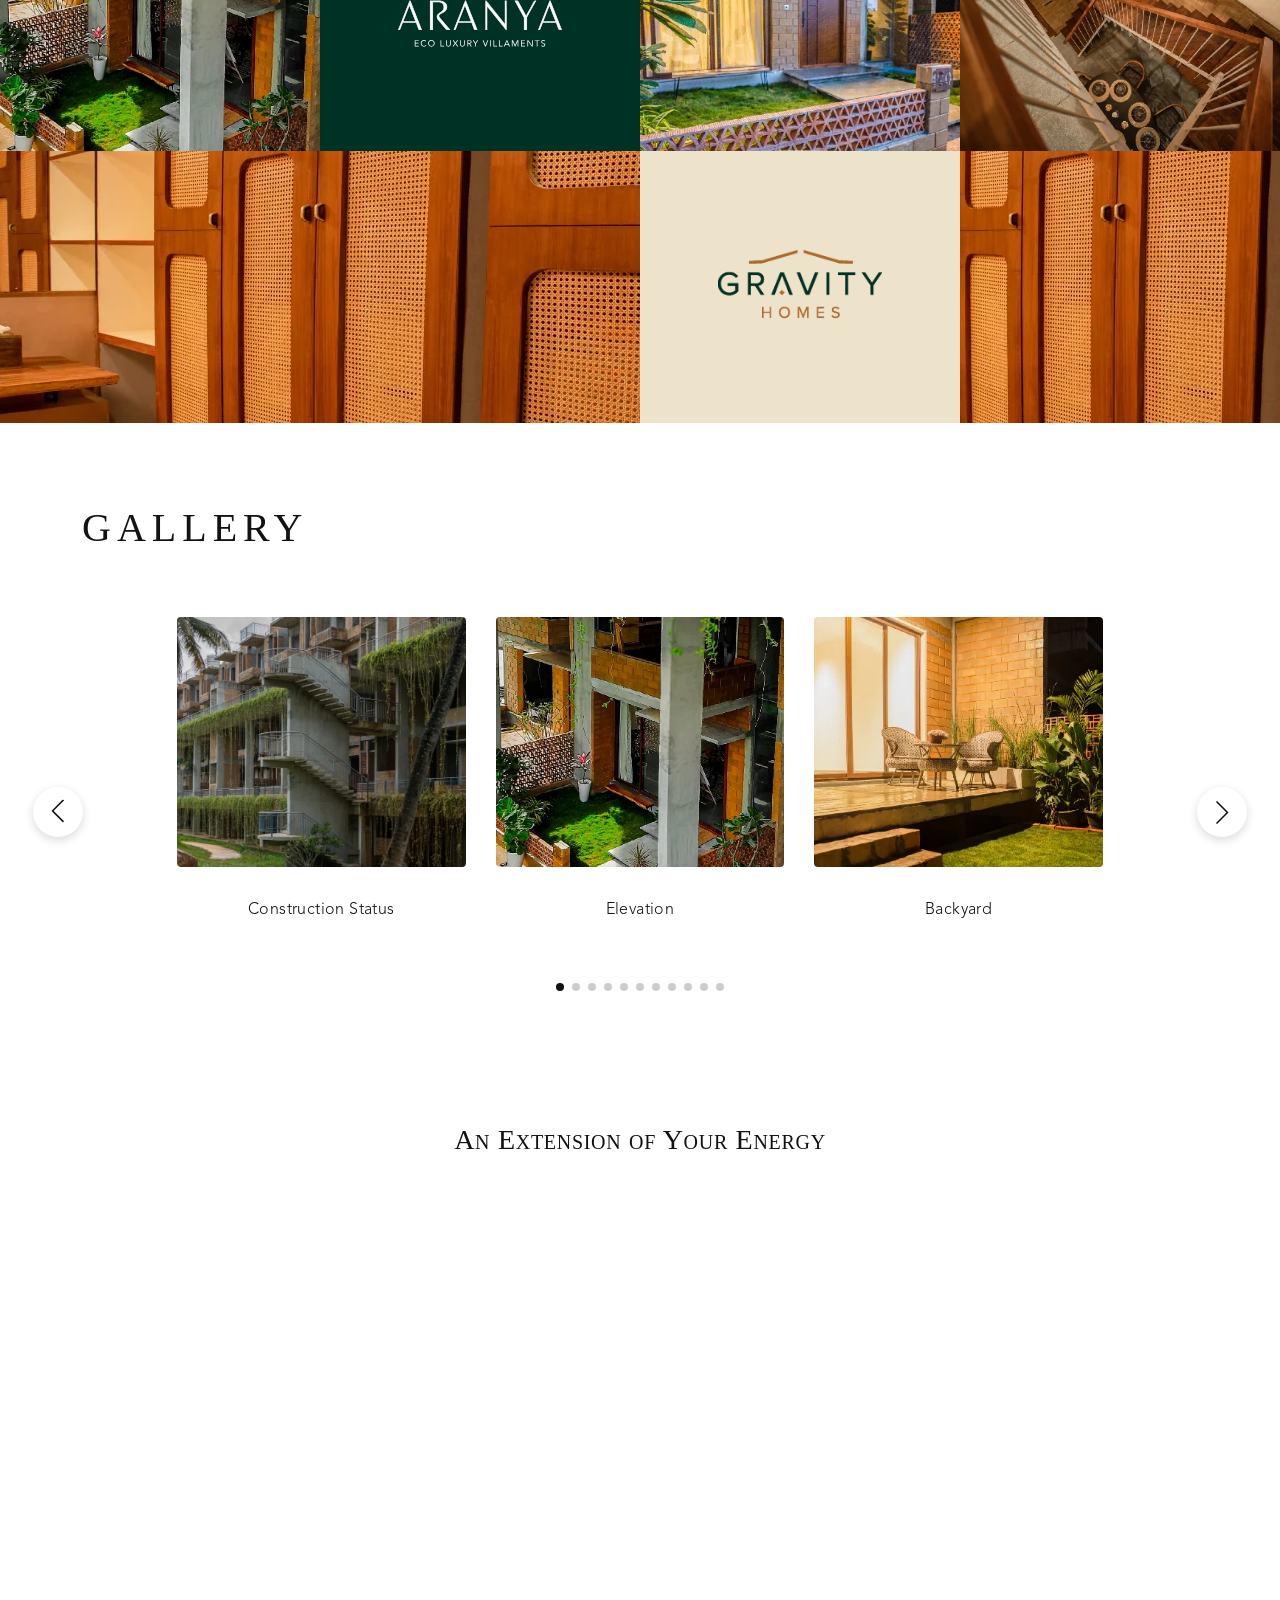
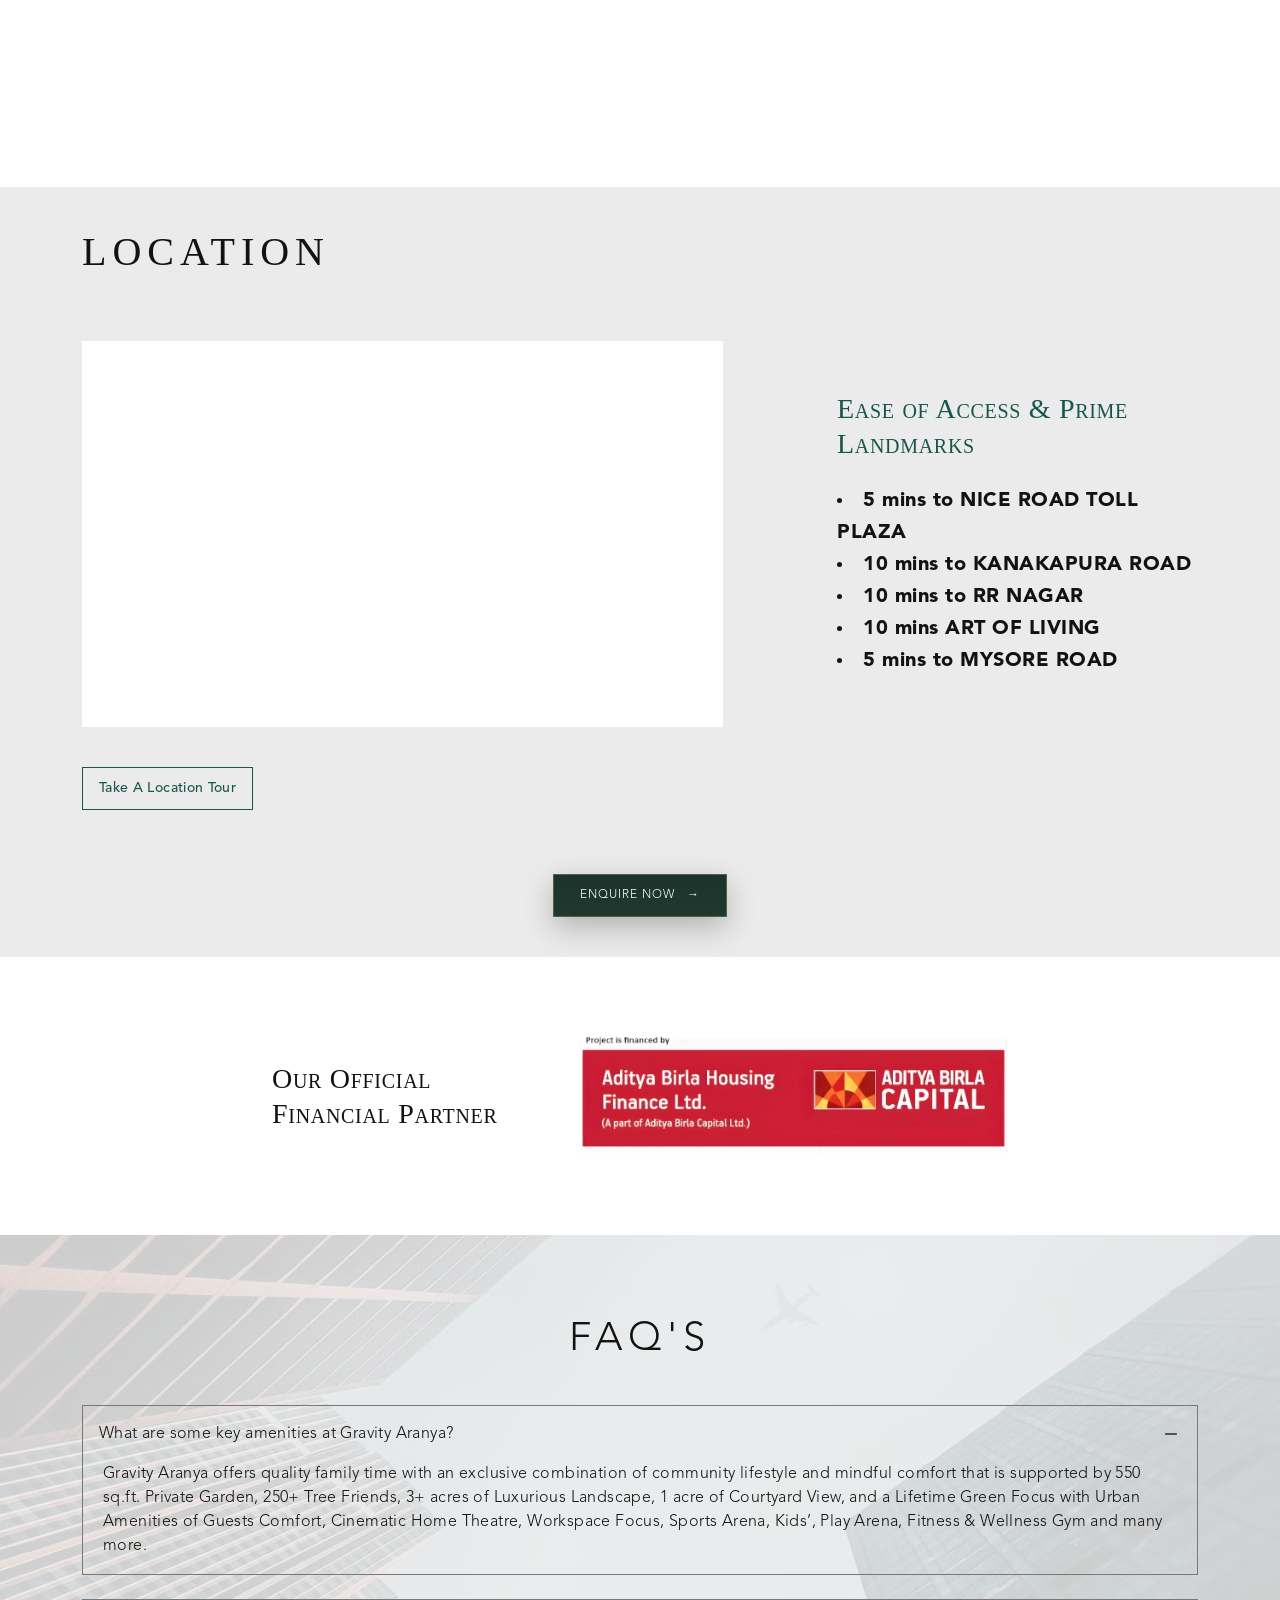
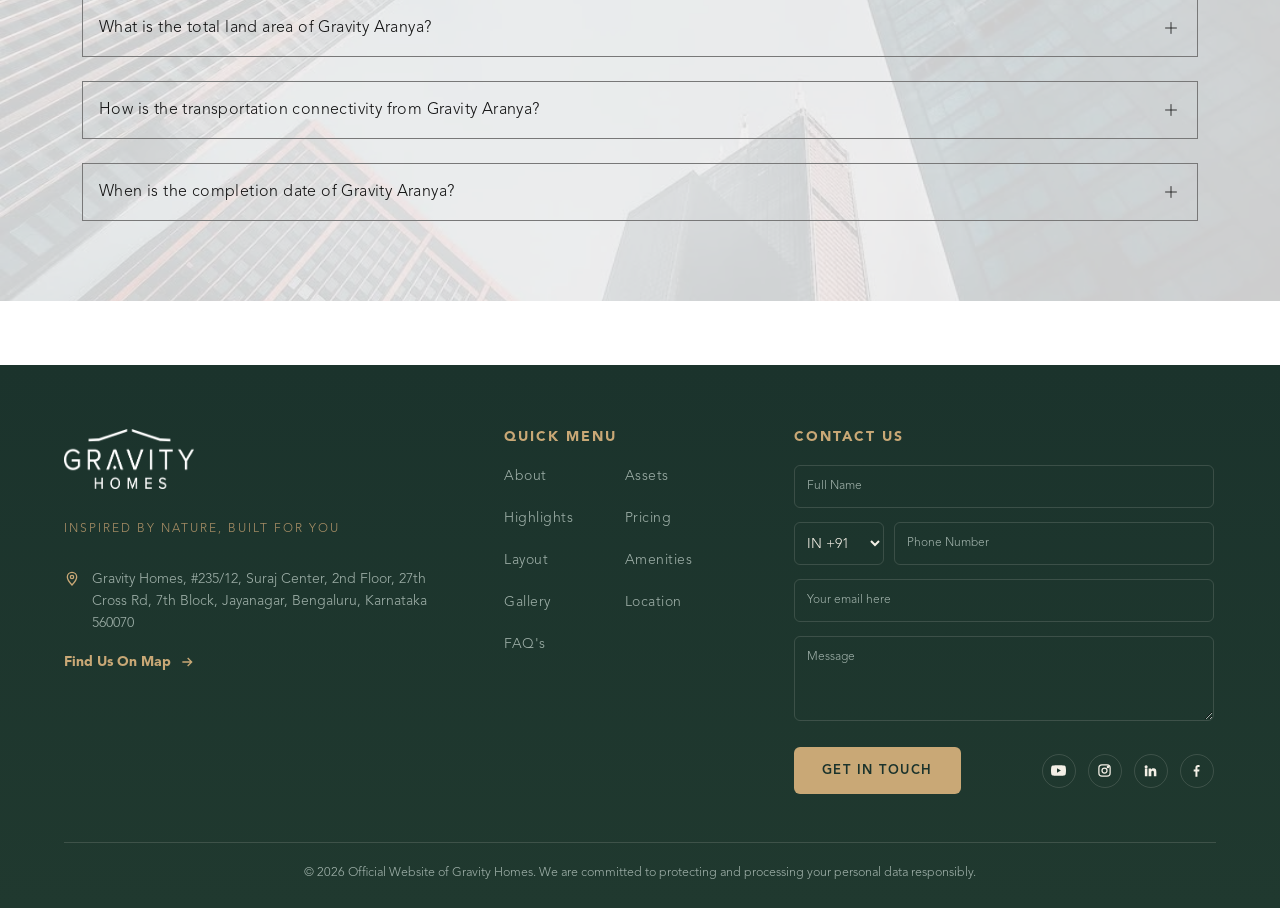
==== commit cce9a5c1: "Changes completed" ====
--- a/index.html
+++ b/index.html
@@ -427,7 +427,7 @@
             display: flex;
             justify-content: center;
             align-items: center;
-  font-family: AvenirNext;
+            font-family: AvenirNext;
         }
 
         .floating-cta a:hover,
@@ -520,7 +520,7 @@
             font-size: 16px;
 
             transition: 0.3s;
-  font-family: AvenirNext;
+            font-family: AvenirNext;
         }
 
         .mobile-navbar a:hover {
@@ -627,26 +627,80 @@
                 display: block;
             }
         }
+
         .footer-quick-links-wrapper {
-    display: grid;
-    grid-template-columns: repeat(2, 1fr);
-    grid-template-rows: repeat(5, auto);
-    column-gap: 0px;
-    row-gap: 8px;
-    list-style: none;
-    padding: 0;
-    margin: 0;
-}
-.footer-logo{
-    height: 60px;
-    width: 130px;
-    margin-bottom: 1rem;
-}
-
-#ssk-country-code option {
-    background-color: black;
-}
-
+            display: grid;
+            grid-template-columns: repeat(2, 1fr);
+            grid-template-rows: repeat(5, auto);
+            column-gap: 0px;
+            row-gap: 8px;
+            list-style: none;
+            padding: 0;
+            margin: 0;
+        }
+
+        .footer-logo {
+            height: 60px;
+            width: 130px;
+            margin-bottom: 1rem;
+        }
+
+        #ssk-country-code option {
+            background-color: black;
+        }
+
+        .gravity-enquiry-btn-primary {
+            display: inline-flex;
+            align-items: center;
+            justify-content: center;
+            gap: 12px;
+
+            padding: 10px 26px;
+
+            background: linear-gradient(180deg, var(--bg-deep), var(--bg-panel));
+            /* color: var(--gold); */
+            color: white;
+
+            border: 1px solid rgba(201, 167, 92, .35);
+
+            font-size: 12px;
+            font-weight: 400;
+            letter-spacing: 1px;
+            text-transform: uppercase;
+            font-family: AvenirNext;
+
+            cursor: pointer;
+            transition: .35s ease;
+
+            box-shadow: 0 10px 30px rgba(0, 0, 0, .25);
+            max-width: 180px;
+            margin-top: 4rem;
+        }
+
+        .gravity-enquiry-btn-primary span {
+            transition: .35s ease;
+        }
+
+        .gravity-enquiry-btn-primary:hover {
+
+            transform: translateY(-3px);
+
+            border-color: var(--gold);
+
+            box-shadow: 0 18px 40px rgba(0, 0, 0, .35);
+
+        }
+
+        .gravity-enquiry-btn-primary:hover span {
+            transform: translateX(6px);
+        }
+
+        .full-width-div {
+            width: 100%;
+            display: flex;
+            justify-content: center;
+            align-items: center;
+        }
     </style>
 </head>
 
@@ -979,6 +1033,11 @@
                                     <h6 class="mb-0">Floor Plan</h6>
                                 </a>
                             </div>
+
+                            <button class="gravity-enquiry-btn-primary enquiry-btn">
+                                Enquire Now
+                                <span>→</span>
+                            </button>
                         </div>
                     </div>
                 </div>
@@ -1140,6 +1199,13 @@
                             </div>
                         </div>
                     </div>
+
+                    <div class="full-width-div">
+                        <button class="gravity-enquiry-btn-primary enquiry-btn">
+                            Enquire Now
+                            <span>→</span>
+                        </button>
+                    </div>
                     <div class="spacer-5"></div>
                 </div>
                 <div class="projects_gravityPricingStyle__c7o_F" id="pricingSection">
@@ -1171,6 +1237,13 @@
                                 </div>
                             </div>
                         </div>
+                        
+                    <div class="full-width-div">
+                        <button class="gravity-enquiry-btn-primary enquiry-btn">
+                            Enquire Now
+                            <span>→</span>
+                        </button>
+                    </div>
                         <div class="spacer-4 mb-2"></div>
                     </div>
                 </div>
@@ -1448,6 +1521,13 @@
                             </div>
                         </div>
                         <div class="spacer-5"></div>
+                    </div>
+                    
+                    <div class="full-width-div">
+                        <button class="gravity-enquiry-btn-primary enquiry-btn">
+                            Enquire Now
+                            <span>→</span>
+                        </button>
                     </div>
                 </div>
                 <div>
@@ -1883,8 +1963,16 @@
                                         Take A Location Tour
                                     </button>
                                 </div>
-                            </div>
+                                
+                            </div>
+                            
                         </div>
+                    <div class="full-width-div">
+                        <button class="gravity-enquiry-btn-primary enquiry-btn">
+                            Enquire Now
+                            <span>→</span>
+                        </button>
+                    </div>
                     </div>
                 </div>
                 <div class="financial-widget-block">
@@ -2108,7 +2196,7 @@
                         <path d="M6 30C6 14 24 6 60 6C96 6 114 14 114 30" stroke="#f3efe6" stroke-width="2" />
                     </svg> -->
                     <!-- <p class="brand-logo">GRAVITY<span>HOMES</span></p> -->
-                     <img src="images/gravity_homes_whites.webp" alt="" class="footer-logo">
+                    <img src="images/gravity_homes_whites.webp" alt="" class="footer-logo">
                     <p class="tagline">Inspired by nature, built for you</p>
 
                     <div class="info-row">
@@ -2134,7 +2222,8 @@
                         <a href="tel:+919739011616">+91 97390 11616</a>
                     </div> -->
 
-                    <a class="find-map" href="https://maps.app.goo.gl/HZVdBrpw5o3Ebb387" aria-label="Find us on map" target="_blank">
+                    <a class="find-map" href="https://maps.app.goo.gl/HZVdBrpw5o3Ebb387" aria-label="Find us on map"
+                        target="_blank">
                         Find Us On Map
                         <svg viewBox="0 0 24 24" fill="none" stroke="currentColor" stroke-width="2">
                             <path d="M5 12h14M13 6l6 6-6 6" />
@@ -2186,21 +2275,25 @@
                         <div class="submit-row">
                             <button class="btn-submit" type="submit" id="sskSubmitBtn">Get In Touch</button>
                             <div class="social-icons">
-                                <a href="https://www.youtube.com/@GravityHomes" target="_blank" aria-label="YouTube"><svg viewBox="0 0 24 24" fill="currentColor">
+                                <a href="https://www.youtube.com/@GravityHomes" target="_blank"
+                                    aria-label="YouTube"><svg viewBox="0 0 24 24" fill="currentColor">
                                         <path
                                             d="M23.5 6.2a3 3 0 00-2.1-2.1C19.5 3.5 12 3.5 12 3.5s-7.5 0-9.4.6A3 3 0 00.5 6.2 31 31 0 000 12a31 31 0 00.5 5.8 3 3 0 002.1 2.1c1.9.6 9.4.6 9.4.6s7.5 0 9.4-.6a3 3 0 002.1-2.1A31 31 0 0024 12a31 31 0 00-.5-5.8zM9.6 15.5V8.5L15.8 12z" />
                                     </svg></a>
-                                <a href="https://www.instagram.com/gravityhomesin/" target="_blank" aria-label="Instagram"><svg viewBox="0 0 24 24" fill="none"
-                                        stroke="currentColor" stroke-width="2">
+                                <a href="https://www.instagram.com/gravityhomesin/" target="_blank"
+                                    aria-label="Instagram"><svg viewBox="0 0 24 24" fill="none" stroke="currentColor"
+                                        stroke-width="2">
                                         <rect x="3" y="3" width="18" height="18" rx="5" />
                                         <circle cx="12" cy="12" r="4" />
                                         <circle cx="17.5" cy="6.5" r="1" />
                                     </svg></a>
-                                <a href="https://www.linkedin.com/company/gravity-homes/" target="_blank" aria-label="LinkedIn"><svg viewBox="0 0 24 24" fill="currentColor">
+                                <a href="https://www.linkedin.com/company/gravity-homes/" target="_blank"
+                                    aria-label="LinkedIn"><svg viewBox="0 0 24 24" fill="currentColor">
                                         <path
                                             d="M4.98 3.5a2.5 2.5 0 11.02 5 2.5 2.5 0 01-.02-5zM3 8.98h4v12.02H3zM9 8.98h3.8v1.64h.05c.53-1 1.83-2.06 3.76-2.06 4.02 0 4.76 2.65 4.76 6.1v6.34h-4v-5.62c0-1.34-.02-3.06-1.87-3.06-1.87 0-2.16 1.46-2.16 2.96v5.72H9z" />
                                     </svg></a>
-                                <a href="https://www.facebook.com/GravityHomes/" target="_blank" aria-label="Facebook"><svg viewBox="0 0 24 24" fill="currentColor">
+                                <a href="https://www.facebook.com/GravityHomes/" target="_blank"
+                                    aria-label="Facebook"><svg viewBox="0 0 24 24" fill="currentColor">
                                         <path
                                             d="M13.5 22v-8.4h2.8l.4-3.3h-3.2V8.1c0-.95.27-1.6 1.63-1.6H17V3.5c-.3-.04-1.3-.13-2.5-.13-2.5 0-4.2 1.5-4.2 4.3v2.6H7.5v3.3h2.8V22z" />
                                     </svg></a>
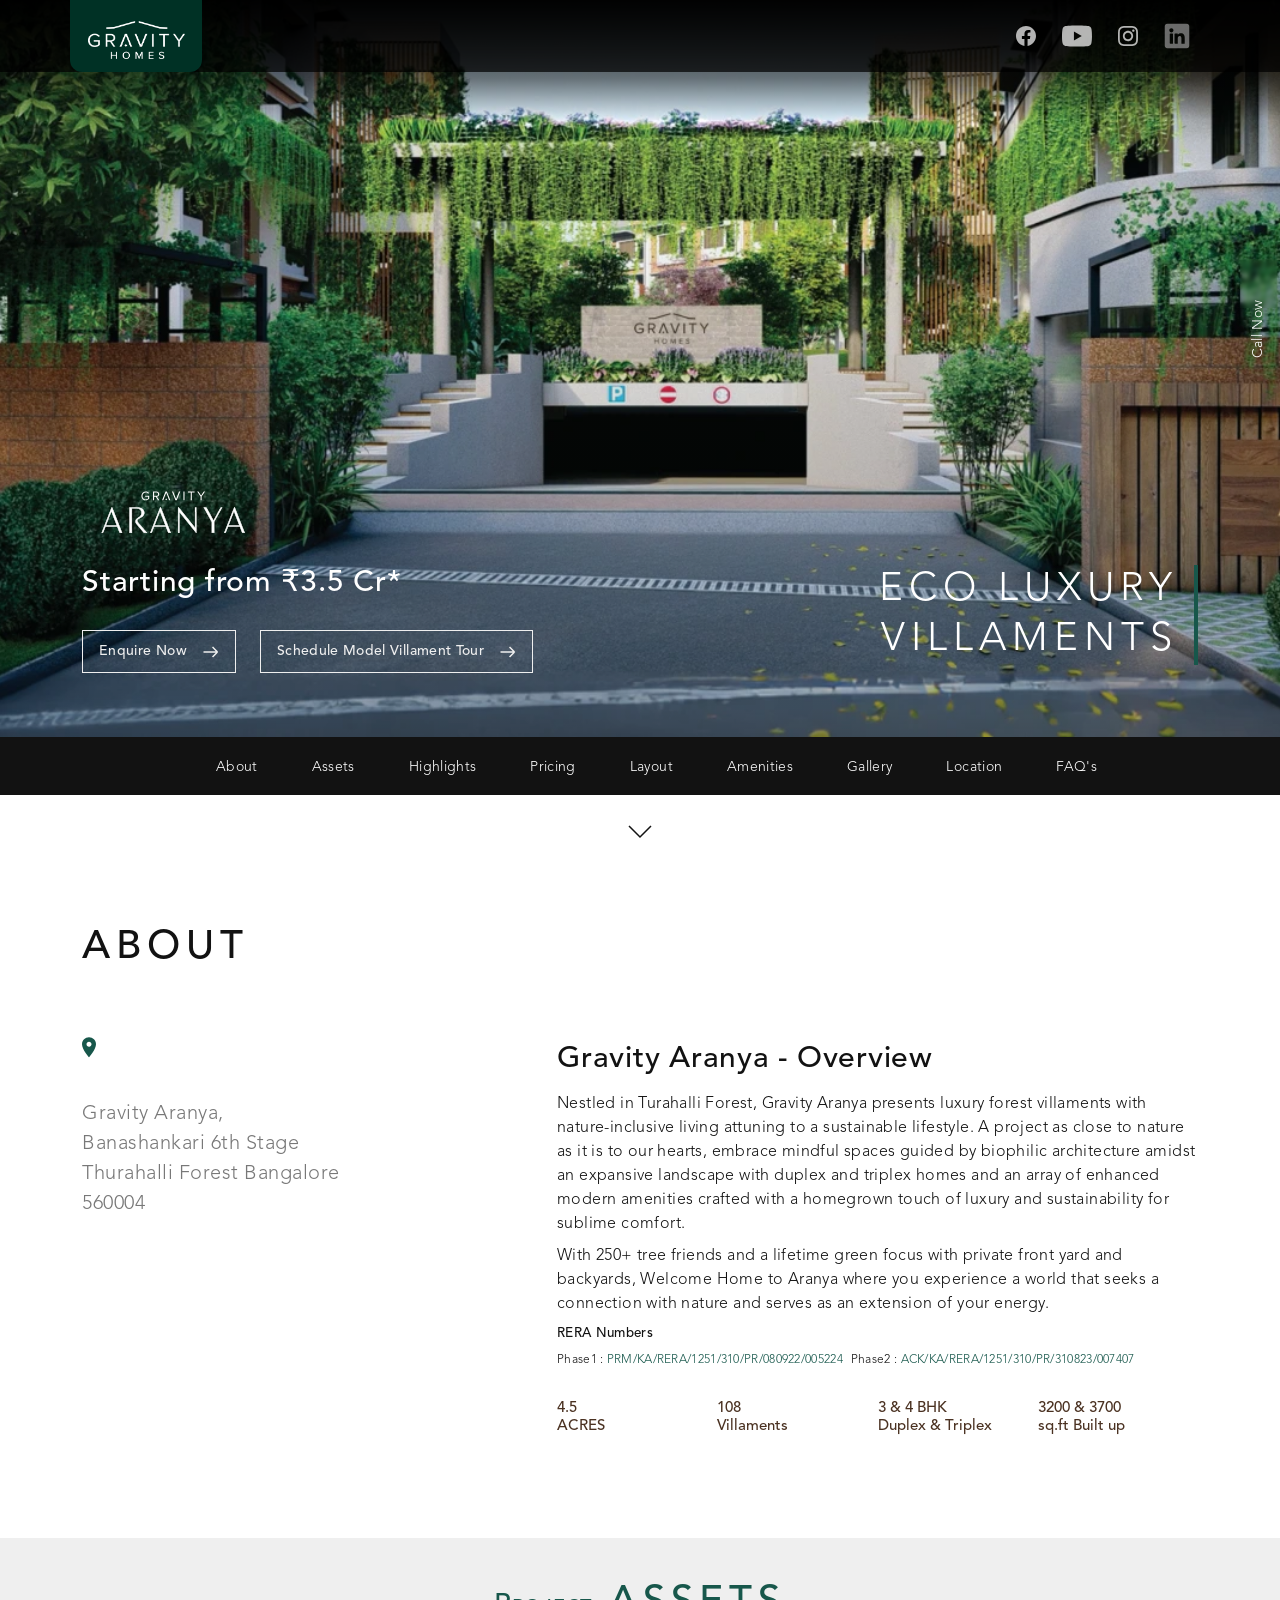
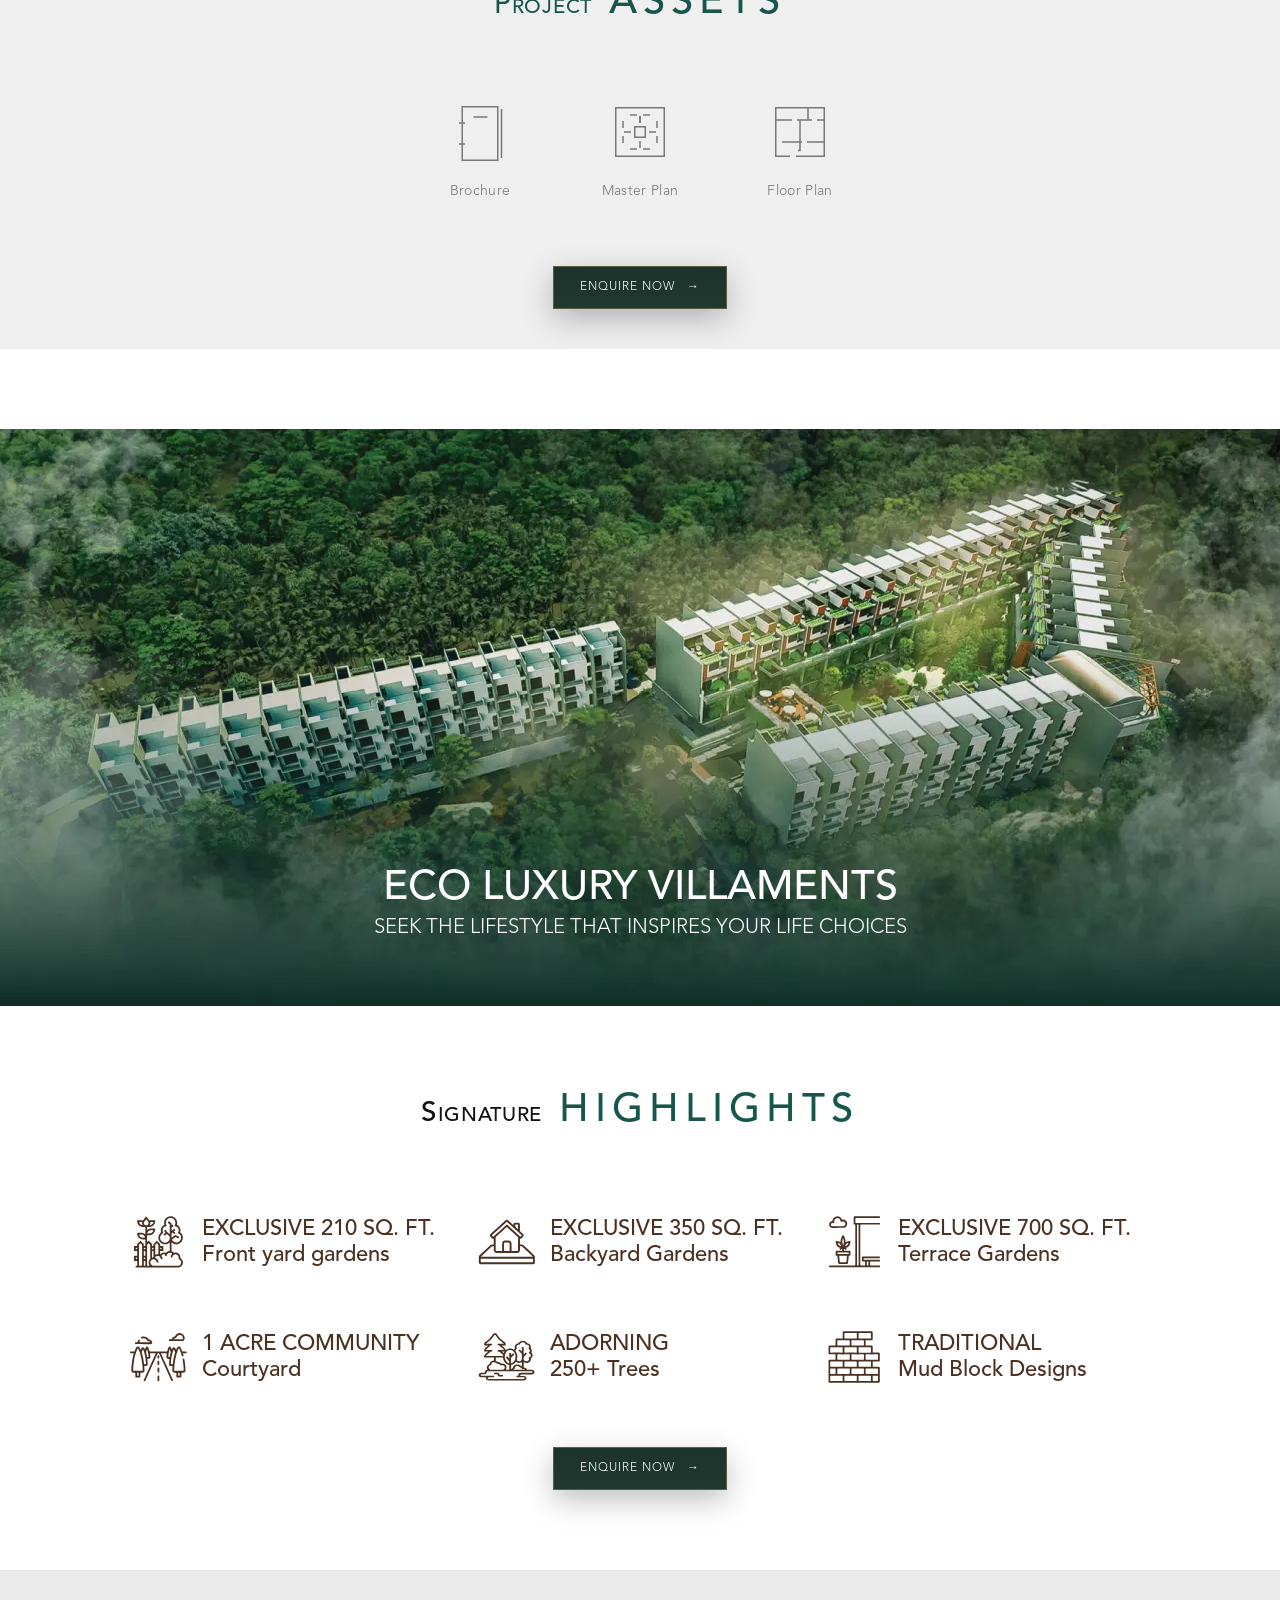
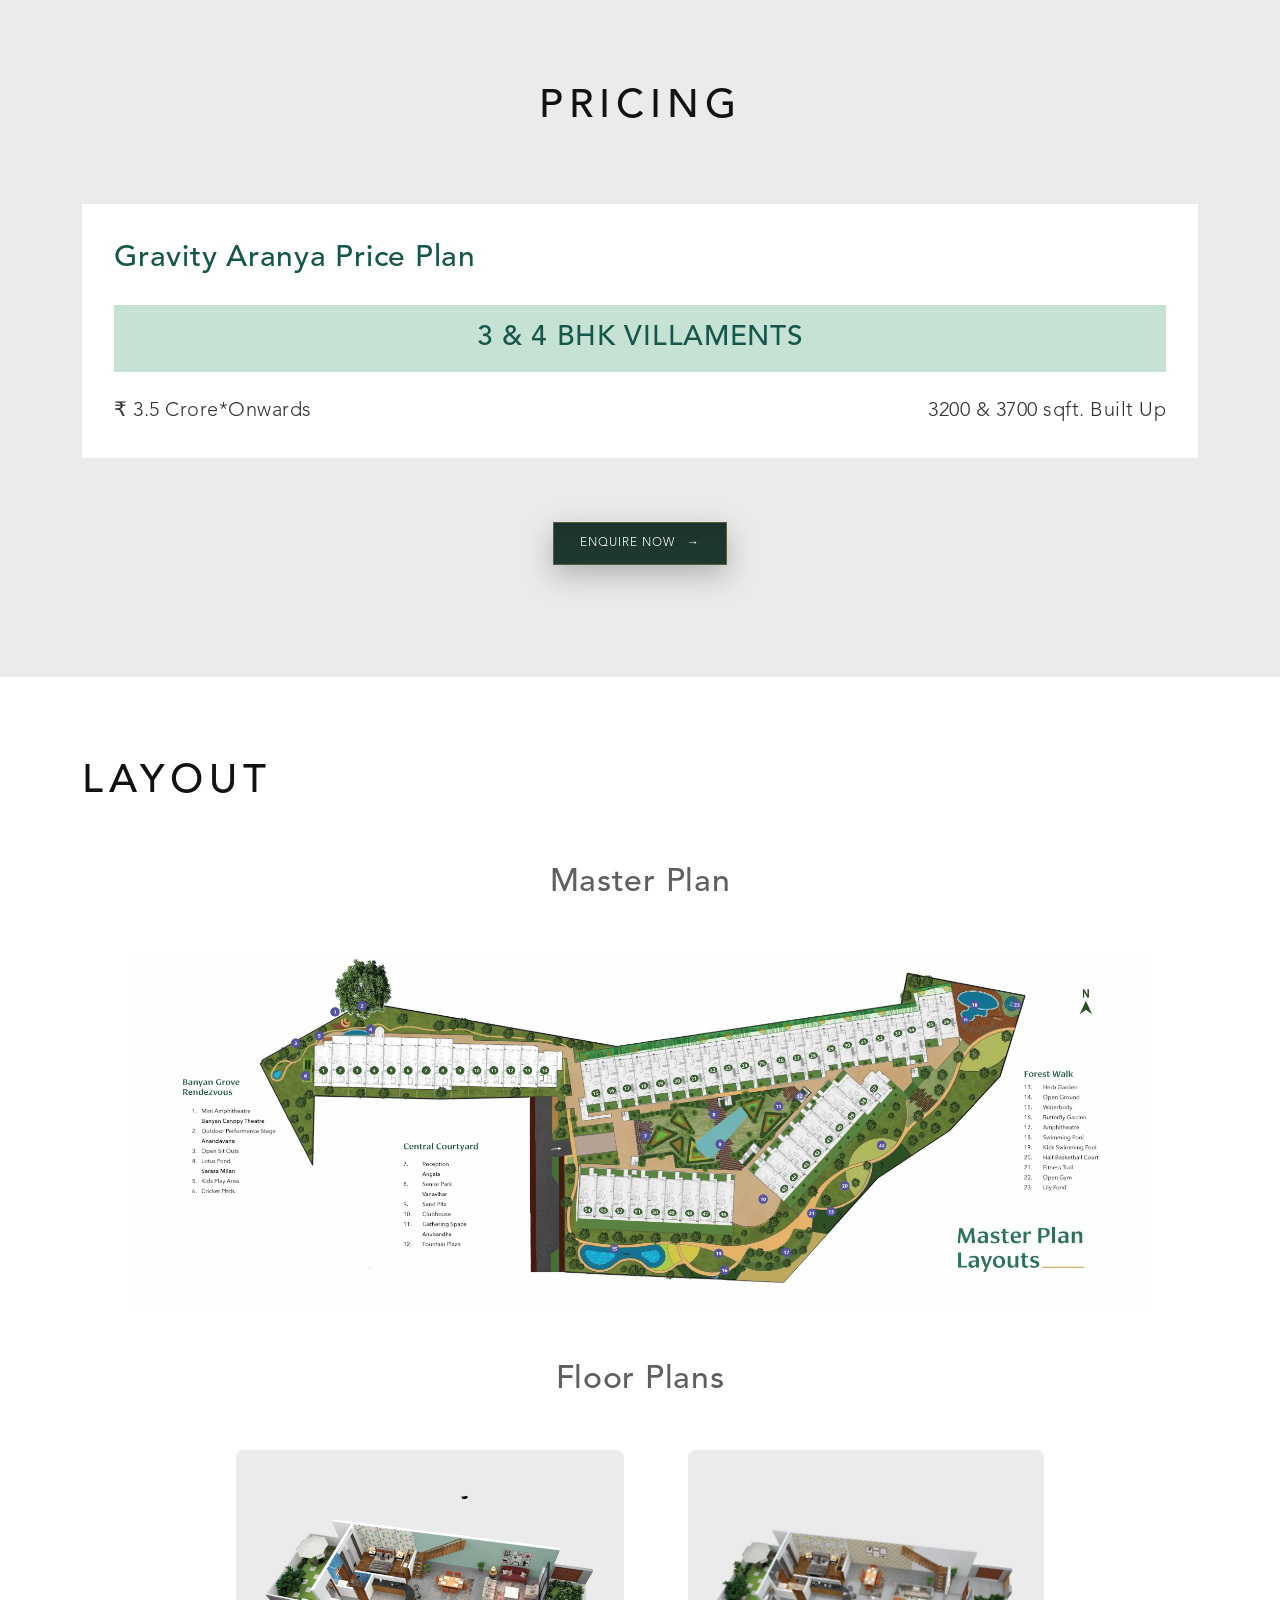
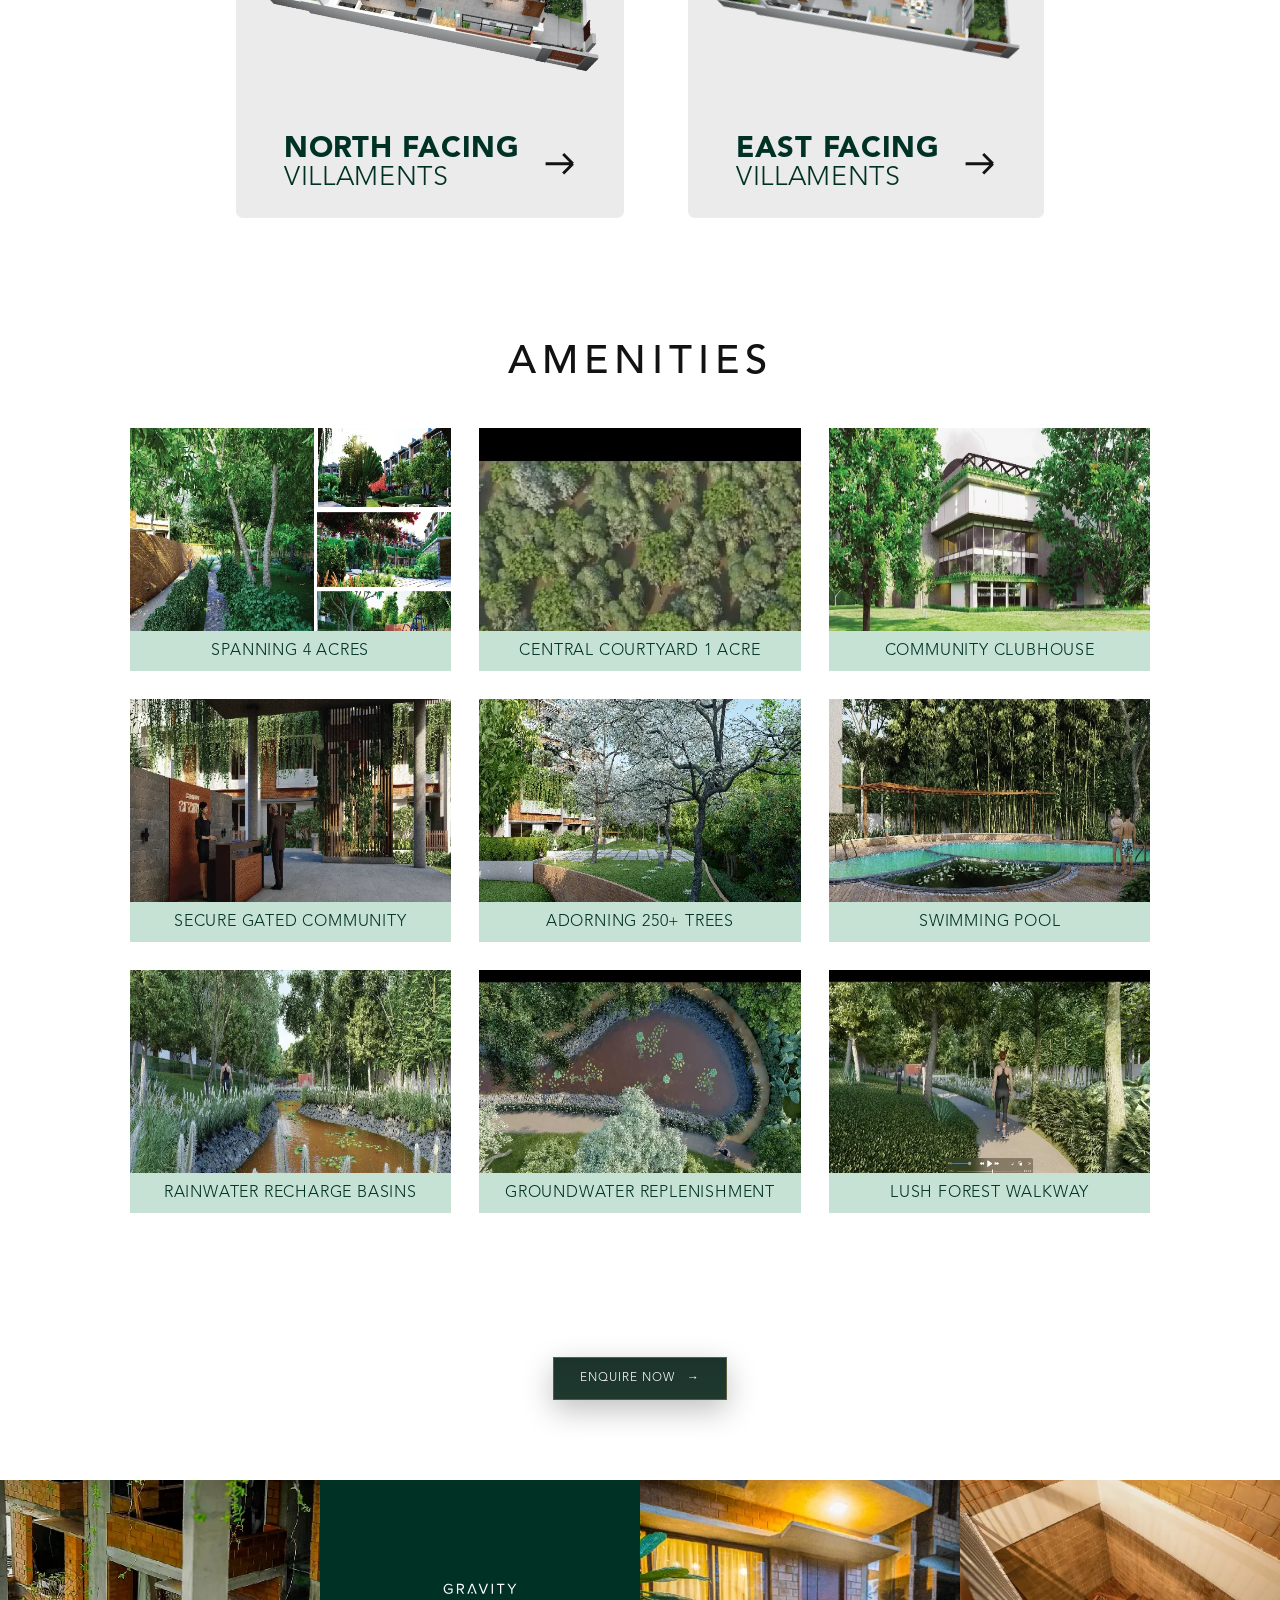
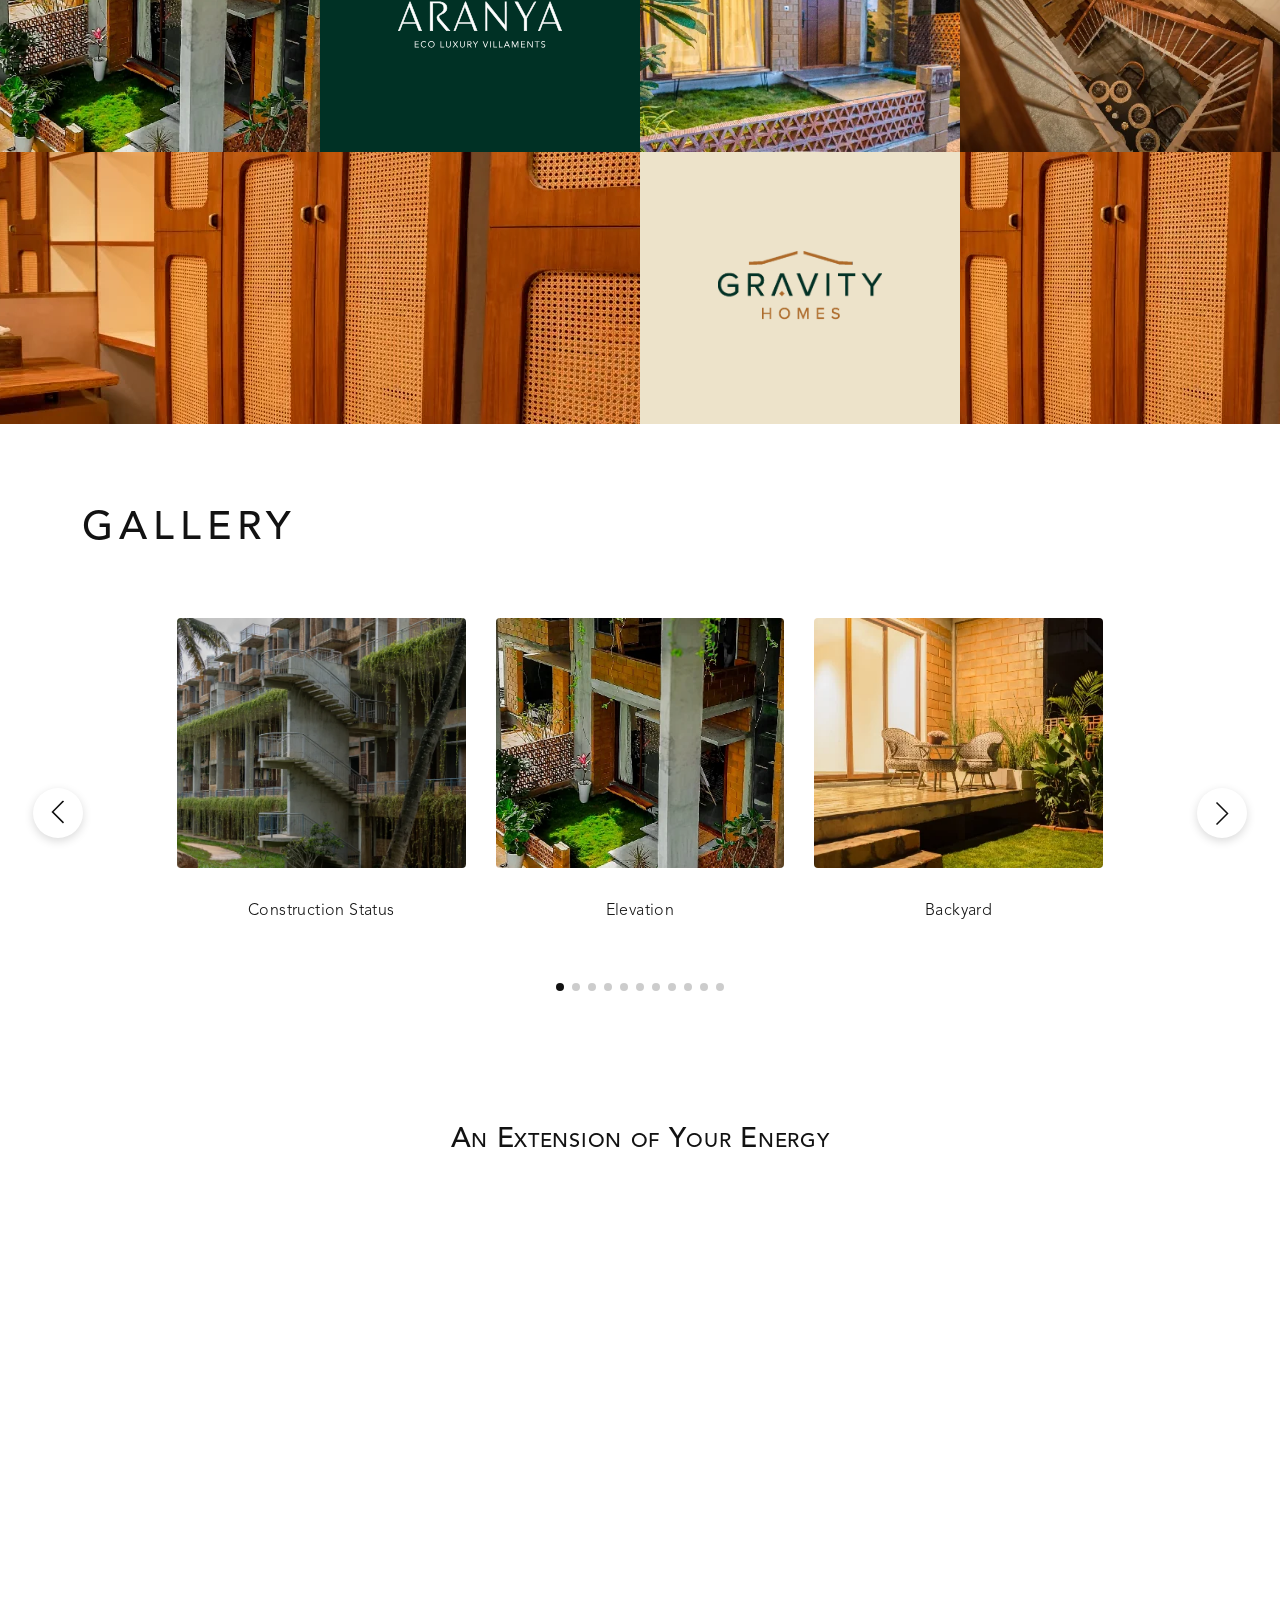
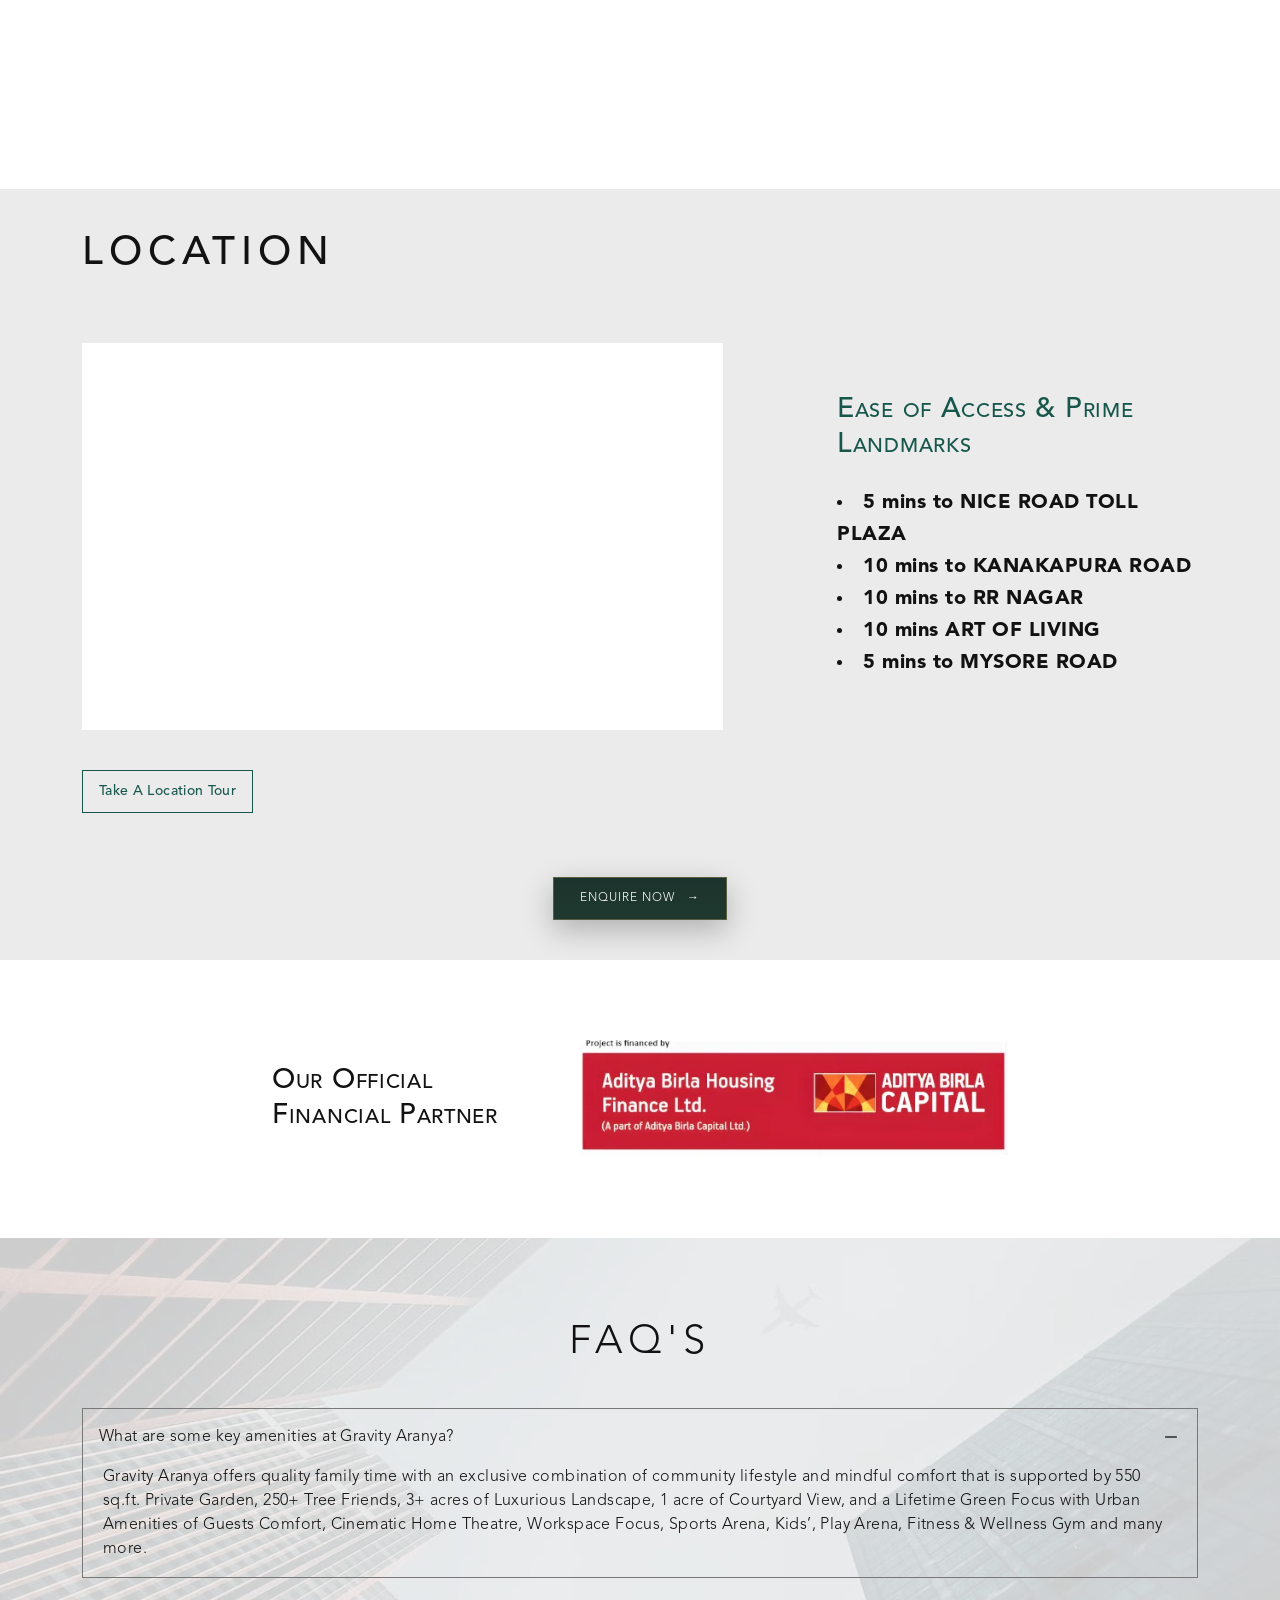
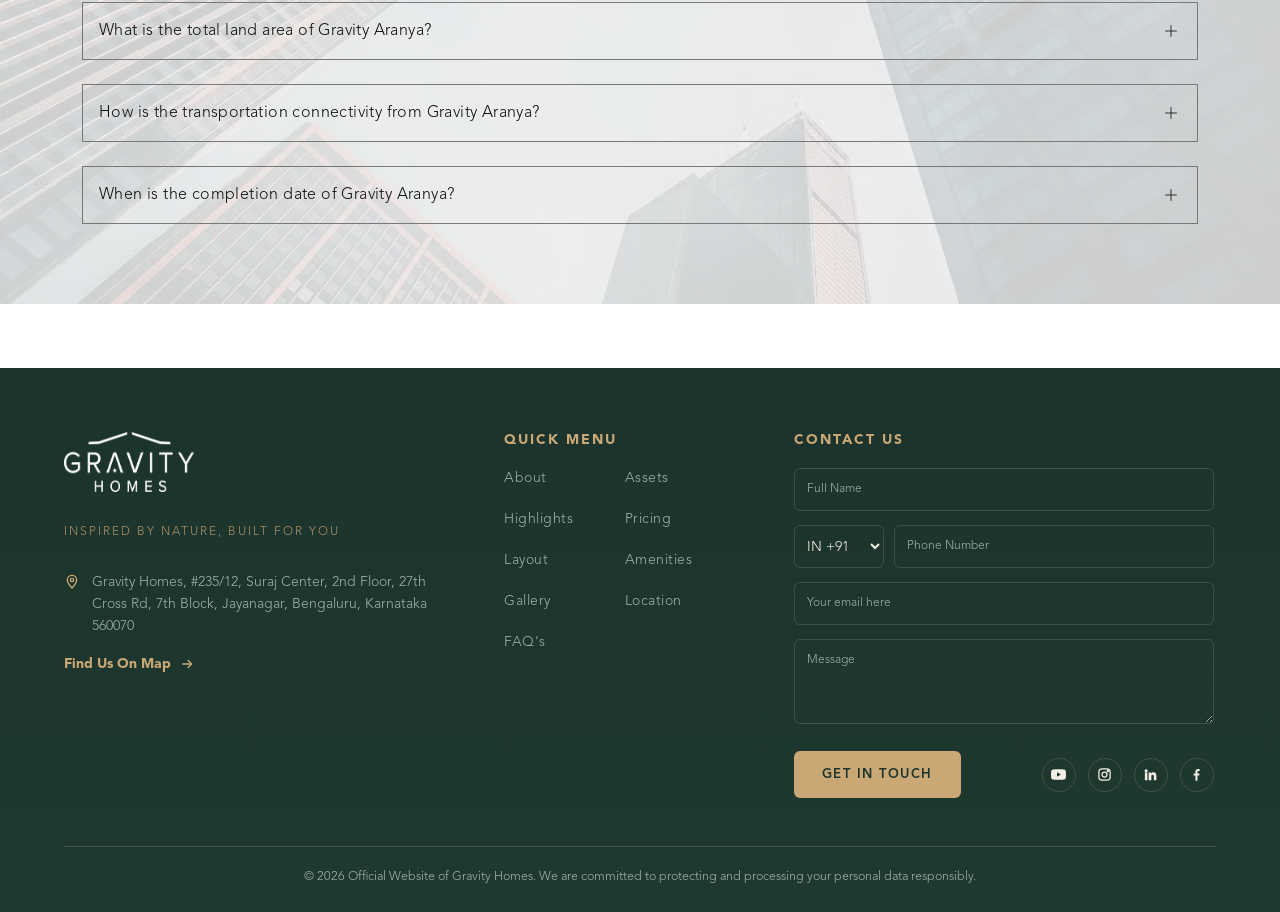
==== commit 1d41d381: "Changes completed" ====
--- a/index.html
+++ b/index.html
@@ -701,6 +701,10 @@
             justify-content: center;
             align-items: center;
         }
+
+        body {
+            font-family: AvenirNext !important;
+        }
     </style>
 </head>
 
@@ -980,7 +984,7 @@
                             <div class="d-flex justify-content-center projects_assetsFlex__nuCWm">
                                 <a target="_blank"
                                     class="d-flex flex-column align-items-center projects_assetsFlexCol__Tc8pE"
-                                    href="/docs/projects/gravity-aranya/G_Aranya_E-Brochure.pdf">
+                                    href="/pdf/G_Aranya_E-Brochure.pdf">
                                     <div class="projects_assetsFlexMda__RAm0x">
                                         <svg width="80" height="80" viewBox="0 0 80 80" fill="none"
                                             xmlns="http://www.w3.org/2000/svg">
@@ -995,7 +999,7 @@
                                     <h6 class="mb-0">Brochure</h6>
                                 </a><a target="_blank"
                                     class="d-flex flex-column align-items-center projects_assetsFlexCol__Tc8pE"
-                                    href="/docs/projects/gravity-aranya/G_Aranya_Master_plan.pdf">
+                                    href="/pdf/G_Aranya_Master_plan.pdf">
                                     <div class="projects_assetsFlexMda__RAm0x">
                                         <svg width="80" height="80" viewBox="0 0 80 80" fill="none"
                                             xmlns="http://www.w3.org/2000/svg">
@@ -1021,7 +1025,7 @@
                                     <h6 class="mb-0">Master Plan</h6>
                                 </a><a target="_blank"
                                     class="d-flex flex-column align-items-center projects_assetsFlexCol__Tc8pE"
-                                    href="/docs/projects/gravity-aranya/G_Aranya_Floor_Plans_plan.pdf">
+                                    href="/pdf/G_Aranya_Floor_Plans_plan.pdf">
                                     <div class="projects_assetsFlexMda__RAm0x">
                                         <svg width="80" height="80" viewBox="0 0 80 80" fill="none"
                                             xmlns="http://www.w3.org/2000/svg">
@@ -1034,10 +1038,12 @@
                                 </a>
                             </div>
 
-                            <button class="gravity-enquiry-btn-primary enquiry-btn">
-                                Enquire Now
-                                <span>→</span>
-                            </button>
+                    <div class="full-width-div">
+                        <button class="gravity-enquiry-btn-primary enquiry-btn">
+                            Enquire Now
+                            <span>→</span>
+                        </button>
+                    </div>
                         </div>
                     </div>
                 </div>
@@ -1237,13 +1243,13 @@
                                 </div>
                             </div>
                         </div>
-                        
-                    <div class="full-width-div">
-                        <button class="gravity-enquiry-btn-primary enquiry-btn">
-                            Enquire Now
-                            <span>→</span>
-                        </button>
-                    </div>
+
+                        <div class="full-width-div">
+                            <button class="gravity-enquiry-btn-primary enquiry-btn">
+                                Enquire Now
+                                <span>→</span>
+                            </button>
+                        </div>
                         <div class="spacer-4 mb-2"></div>
                     </div>
                 </div>
@@ -1269,7 +1275,7 @@
                                                         style="background-image:url('/images/G_Aranya_Master_plan.webp');background-size:300%;background-position:50% 50%"
                                                         role="button" aria-label="Zoomable image: Master Plan"
                                                         tabindex="0"></figure> -->
-                                                    <img src="/images/G_Aranya_Master_plan.webp"
+                                                    <img src="./images/G_Aranya_Master_plan.webp"
                                                         class="masterplan-image-full-width" alt="" />
                                                 </div>
                                             </div>
@@ -1522,7 +1528,7 @@
                         </div>
                         <div class="spacer-5"></div>
                     </div>
-                    
+
                     <div class="full-width-div">
                         <button class="gravity-enquiry-btn-primary enquiry-btn">
                             Enquire Now
@@ -1963,16 +1969,16 @@
                                         Take A Location Tour
                                     </button>
                                 </div>
-                                
-                            </div>
-                            
+
+                            </div>
+
                         </div>
-                    <div class="full-width-div">
-                        <button class="gravity-enquiry-btn-primary enquiry-btn">
-                            Enquire Now
-                            <span>→</span>
-                        </button>
-                    </div>
+                        <div class="full-width-div">
+                            <button class="gravity-enquiry-btn-primary enquiry-btn">
+                                Enquire Now
+                                <span>→</span>
+                            </button>
+                        </div>
                     </div>
                 </div>
                 <div class="financial-widget-block">
@@ -2478,11 +2484,11 @@
         </div>
     </div>
 
-    <div class="floating-cta">
+    <!-- <div class="floating-cta">
         <a href="tel:+919513145554" class="call-btn"> Call Now </a>
 
         <button class="enquiry-btn popup-trigger">Enquiry Now</button>
-    </div>
+    </div> -->
 
     <script>
         document
--- a/css/5d43b495f42115aa.css
+++ b/css/5d43b495f42115aa.css
@@ -35,7 +35,7 @@
   color: #fff;
 }
 .projects_faqsTitle__IK8hI {
-  font-family: Cora;
+  font-family: AvenirNext;
 }
 .projects_projectHighlightsFlex__4CRwH {
   display: flex;
@@ -344,7 +344,7 @@
 }
 .projects_projectLogoMdaTxt__b7ptZ {
   text-shadow: 0 0 9.429px rgba(0, 0, 0, 0.8);
-  font-family: Cora;
+  font-family: AvenirNext;
   font-size: 37.718px;
   font-style: normal;
   font-weight: 500;
@@ -559,10 +559,10 @@
   line-height: 50px;
   letter-spacing: 6px;
   text-transform: uppercase;
-  font-family: Cora;
+  font-family: AvenirNext;
 }
 .projects_projectStyleHeading__b5vZw span {
-  font-family: Cora;
+  font-family: AvenirNext;
   font-size: 28px;
   font-weight: 500;
   line-height: 35px;
@@ -577,7 +577,7 @@
   color: #121212;
 }
 .projects_projectStyleSubHeading__OF1J3 {
-  font-family: Cora;
+  font-family: AvenirNext;
   font-size: 28px;
   color: #121212;
   font-weight: 500;
@@ -603,7 +603,7 @@
   font-variant: small-caps;
   letter-spacing: 0.7px;
   color: #121212;
-  font-family: Cora;
+  font-family: AvenirNext;
 }
 .projects_overViewTxt___6Wct h1 > span {
   font-size: 40px;
@@ -683,7 +683,7 @@
   font-weight: 500;
   line-height: normal;
   text-transform: normal;
-  font-family: Cora;
+  font-family: AvenirNext;
 }
 .projects_smeraColor__wC0zg {
   color: #4a3121 !important;
@@ -1053,7 +1053,7 @@
   letter-spacing: 0.75px;
 }
 .projects_pricing_villa_box__pXyMB {
-  font-family: Cora;
+  font-family: AvenirNext;
   padding: 1rem 2rem;
   font-size: 28px;
   color: #17574b;
@@ -1628,7 +1628,7 @@
     text-align: center;
   }
   .projects_pricing_villa_box__pXyMB {
-    font-family: Cora;
+    font-family: AvenirNext;
     padding: 8px 32px;
     font-size: 14px;
     font-weight: 500;
--- a/css/5d43b495f42115aa.css
+++ b/css/5d43b495f42115aa.css
@@ -35,7 +35,7 @@
   color: #fff;
 }
 .projects_faqsTitle__IK8hI {
-  font-family: Cora;
+  font-family: AvenirNext;
 }
 .projects_projectHighlightsFlex__4CRwH {
   display: flex;
@@ -344,7 +344,7 @@
 }
 .projects_projectLogoMdaTxt__b7ptZ {
   text-shadow: 0 0 9.429px rgba(0, 0, 0, 0.8);
-  font-family: Cora;
+  font-family: AvenirNext;
   font-size: 37.718px;
   font-style: normal;
   font-weight: 500;
@@ -559,10 +559,10 @@
   line-height: 50px;
   letter-spacing: 6px;
   text-transform: uppercase;
-  font-family: Cora;
+  font-family: AvenirNext;
 }
 .projects_projectStyleHeading__b5vZw span {
-  font-family: Cora;
+  font-family: AvenirNext;
   font-size: 28px;
   font-weight: 500;
   line-height: 35px;
@@ -577,7 +577,7 @@
   color: #121212;
 }
 .projects_projectStyleSubHeading__OF1J3 {
-  font-family: Cora;
+  font-family: AvenirNext;
   font-size: 28px;
   color: #121212;
   font-weight: 500;
@@ -603,7 +603,7 @@
   font-variant: small-caps;
   letter-spacing: 0.7px;
   color: #121212;
-  font-family: Cora;
+  font-family: AvenirNext;
 }
 .projects_overViewTxt___6Wct h1 > span {
   font-size: 40px;
@@ -683,7 +683,7 @@
   font-weight: 500;
   line-height: normal;
   text-transform: normal;
-  font-family: Cora;
+  font-family: AvenirNext;
 }
 .projects_smeraColor__wC0zg {
   color: #4a3121 !important;
@@ -1053,7 +1053,7 @@
   letter-spacing: 0.75px;
 }
 .projects_pricing_villa_box__pXyMB {
-  font-family: Cora;
+  font-family: AvenirNext;
   padding: 1rem 2rem;
   font-size: 28px;
   color: #17574b;
@@ -1628,7 +1628,7 @@
     text-align: center;
   }
   .projects_pricing_villa_box__pXyMB {
-    font-family: Cora;
+    font-family: AvenirNext;
     padding: 8px 32px;
     font-size: 14px;
     font-weight: 500;
--- a/css/9dfb48c6d13458fb.css
+++ b/css/9dfb48c6d13458fb.css
@@ -1 +1,770 @@
-.living_StaticLivingPage__8AxxN{padding-bottom:111px;position:relative}.living_livingTermsBanner__zNIQE{padding:193px 0 80px;background-repeat:no-repeat;background-size:cover;background-position:bottom;position:relative}.living_livingTermsBanner__zNIQE:before{content:"";width:100%;display:block;height:100%;position:absolute;left:0;top:0;background:linear-gradient(180deg,#000 -22.69%,rgba(0,0,0,.68) 4.64%,rgba(0,0,0,0) 91.33%)}.living_StaticLivingPage__8AxxN .living_banner_text_shadow__f3Vqg{color:#fff;text-align:center;text-shadow:0 4px 10px #000;font-size:28px;font-weight:500;line-height:35px;font-feature-settings:"smcp";font-variant:small-caps;letter-spacing:.7px}.living_StaticLivingPage__8AxxN .living_banner_text_shadow__f3Vqg span{font-size:40px;font-weight:500;line-height:125%;letter-spacing:6px;text-transform:uppercase;color:#fff}h6.living_livingHeadText__xlvGe{color:#fff;text-shadow:0 4px 10px #000}h6.living_livingHeadText__xlvGe>span{color:#fff}.living_LivingPageTxt__wf8hF{padding-block:96px}.living_LivingPageTxt__wf8hF p{font-size:16px;font-family:AvenirNext;font-weight:400;line-height:24px;letter-spacing:.4px;color:#121212}.living_iconArrowDown__fleqM{background-color:transparent;border:0;outline:0}.living_livingVideoBg__RDjf7{background:#efefef;display:flex;padding:40px 80px 80px;flex-direction:column;align-items:center;gap:64px}.living_videoGalleryDiv__ZMKeS{position:relative}.living_videoGalleryDiv__ZMKeS video{width:100%;height:calc(100vh - 303px);z-index:1;position:relative}.living_videoGalleryDiv__ZMKeS .living_videoOverlay__CJ1u7:after{content:"";background:#121212;width:100%;display:block;height:100%;position:absolute;left:0;top:0;z-index:1}.living_videoOverlay__CJ1u7{z-index:2;position:absolute;top:0;bottom:0;left:0;right:0}.living_videoOverlay__CJ1u7.living_playingVideo__zYKrk{z-index:0}.living_videoOverlay__CJ1u7>button{position:absolute;top:50%;left:50%;transform:translate(-50%,-50%);cursor:pointer;background-color:transparent;box-shadow:none;outline:0;border:0;z-index:2}.living_videoOverlay__CJ1u7 p{font-size:20px;font-weight:500;line-height:30px;letter-spacing:.5px;font-family:AvenirNext;color:#fff;position:absolute;bottom:0;left:0;width:100%;right:0;text-align:center;transform:translateY(-26px);z-index:2}.living_livingTabs__ke1SD{font-family:AvenirNext;line-height:30px;color:#121212}.living_livingTabs__ke1SD h6{font-size:20px;font-weight:500;letter-spacing:.5px;line-height:30px}.living_livingTabs__ke1SD p{font-size:16px;font-weight:400;letter-spacing:.4px}.living_tabGrid4__qAycO{display:grid;grid-template-columns:1.1fr 1fr;grid-template-rows:1fr 1fr;grid-auto-rows:1fr;grid-gap:16px 16px;gap:16px 16px;grid-auto-flow:row;grid-template-areas:". ." ". ."}.living_tabGrid_3__Usw5n{grid-template-columns:1fr 1fr 1fr;gap:32px;grid-template-areas:". . ." ". . ."}.living_tabGridStyle__uLmNO{display:flex;flex-direction:column;width:100%;gap:24px}.living_mediaStyleGrid__vQmQy{height:255px}.living_mediaStyleGrid__vQmQy img{object-fit:cover}.living_ContentStyleGrid__Jg5Sw{padding-bottom:24px}.living_ContentStyleGrid__Jg5Sw h6{font-size:16px;font-weight:400;line-height:24px;letter-spacing:.4px}.living_ContentStyleGrid__Jg5Sw span{font-size:12px;font-weight:400;line-height:18px;letter-spacing:.3px;color:#787878}.living_livingBg__dRn3G{background-repeat:no-repeat;background-position:50%;background-size:contain;position:relative}.living_livingBg__dRn3G:after{content:"";background:linear-gradient(180deg,rgba(255,255,255,0) 1.6%,rgba(255,255,255,.52) 8.8%,#FFF 91.6%);width:100%;display:block;height:100%;position:absolute;left:0;top:0}@media screen and (max-width:768px){.living_StaticLivingPage__8AxxN .living_livingTermsBanner__zNIQE{padding:421px 0 16px;background-size:cover;background-position:50%}.living_StaticLivingPage__8AxxN .living_livingTermsBanner__zNIQE:before{background:linear-gradient(0deg,rgba(0,0,0,.2),rgba(0,0,0,.2)),linear-gradient(180deg,#000 -39.28%,rgba(0,0,0,.68) -.21%,rgba(0,0,0,0) 50.93%,rgba(0,0,0,.54) 79.77%,rgba(0,0,0,.67) 100.38%)}.living_StaticLivingPage__8AxxN .living_livingTermsBanner__zNIQE h6,.living_StaticLivingPage__8AxxN .living_livingTermsBanner__zNIQE h6 span{text-align:center!important;font-size:28px;font-weight:500;line-height:35px;font-feature-settings:"smcp";font-variant:small-caps;letter-spacing:.7px}.living_LivingPageTxt__wf8hF{padding-block:40px}.living_livingVideoBg__RDjf7{padding:24px 0}.living_livingTabs__ke1SD p{padding-inline:0!important}.living_ContentStyleGrid__Jg5Sw{flex-direction:column;align-items:flex-start!important;padding-bottom:12px}.living_tabGridStyle__uLmNO{gap:12px}.living_livingTabs__ke1SD h6{font-size:14px;font-weight:400;line-height:21px;letter-spacing:.35px}.living_livingTabs__ke1SD p{font-size:12px;font-weight:400;line-height:18px;letter-spacing:.3px}.living_StaticLivingPage__8AxxN{padding-bottom:76px}.living_videoOverlay__CJ1u7 p{font-size:14px;font-weight:400;line-height:21px;letter-spacing:.35px}.living_videoGalleryDiv__ZMKeS video{height:300px}.living_mediaStyleGrid__vQmQy{height:173px}.living_tabGrid44__rDWqO{grid-template-columns:auto;grid-template-rows:1fr 1fr 1fr 1fr;gap:0;grid-auto-flow:column;grid-template-areas:"." "." "." "."}}@font-face{font-family:swiper-icons;src:url("data:application/font-woff;charset=utf-8;base64, [base64]//wADZ2x5ZgAAAywAAADMAAAD2MHtryVoZWFkAAABbAAAADAAAAA2E2+eoWhoZWEAAAGcAAAAHwAAACQC9gDzaG10eAAAAigAAAAZAAAArgJkABFsb2NhAAAC0AAAAFoAAABaFQAUGG1heHAAAAG8AAAAHwAAACAAcABAbmFtZQAAA/gAAAE5AAACXvFdBwlwb3N0AAAFNAAAAGIAAACE5s74hXjaY2BkYGAAYpf5Hu/j+W2+MnAzMYDAzaX6QjD6/4//Bxj5GA8AuRwMYGkAPywL13jaY2BkYGA88P8Agx4j+/8fQDYfA1AEBWgDAIB2BOoAeNpjYGRgYNBh4GdgYgABEMnIABJzYNADCQAACWgAsQB42mNgYfzCOIGBlYGB0YcxjYGBwR1Kf2WQZGhhYGBiYGVmgAFGBiQQkOaawtDAoMBQxXjg/wEGPcYDDA4wNUA2CCgwsAAAO4EL6gAAeNpj2M0gyAACqxgGNWBkZ2D4/wMA+xkDdgAAAHjaY2BgYGaAYBkGRgYQiAHyGMF8FgYHIM3DwMHABGQrMOgyWDLEM1T9/w8UBfEMgLzE////P/5//f/V/xv+r4eaAAeMbAxwIUYmIMHEgKYAYjUcsDAwsLKxc3BycfPw8jEQA/[base64]/uznmfPFBNODM2K7MTQ45YEAZqGP81AmGGcF3iPqOop0r1SPTaTbVkfUe4HXj97wYE+yNwWYxwWu4v1ugWHgo3S1XdZEVqWM7ET0cfnLGxWfkgR42o2PvWrDMBSFj/IHLaF0zKjRgdiVMwScNRAoWUoH78Y2icB/yIY09An6AH2Bdu/UB+yxopYshQiEvnvu0dURgDt8QeC8PDw7Fpji3fEA4z/PEJ6YOB5hKh4dj3EvXhxPqH/SKUY3rJ7srZ4FZnh1PMAtPhwP6fl2PMJMPDgeQ4rY8YT6Gzao0eAEA409DuggmTnFnOcSCiEiLMgxCiTI6Cq5DZUd3Qmp10vO0LaLTd2cjN4fOumlc7lUYbSQcZFkutRG7g6JKZKy0RmdLY680CDnEJ+UMkpFFe1RN7nxdVpXrC4aTtnaurOnYercZg2YVmLN/d/gczfEimrE/fs/bOuq29Zmn8tloORaXgZgGa78yO9/cnXm2BpaGvq25Dv9S4E9+5SIc9PqupJKhYFSSl47+Qcr1mYNAAAAeNptw0cKwkAAAMDZJA8Q7OUJvkLsPfZ6zFVERPy8qHh2YER+3i/BP83vIBLLySsoKimrqKqpa2hp6+jq6RsYGhmbmJqZSy0sraxtbO3sHRydnEMU4uR6yx7JJXveP7WrDycAAAAAAAH//wACeNpjYGRgYOABYhkgZgJCZgZNBkYGLQZtIJsFLMYAAAw3ALgAeNolizEKgDAQBCchRbC2sFER0YD6qVQiBCv/H9ezGI6Z5XBAw8CBK/m5iQQVauVbXLnOrMZv2oLdKFa8Pjuru2hJzGabmOSLzNMzvutpB3N42mNgZGBg4GKQYzBhYMxJLMlj4GBgAYow/P/PAJJhLM6sSoWKfWCAAwDAjgbRAAB42mNgYGBkAIIbCZo5IPrmUn0hGA0AO8EFTQAA");font-weight:400;font-style:normal}:root{--swiper-theme-color:#007aff}:host{position:relative;display:block;margin-left:auto;margin-right:auto;z-index:1}.swiper{margin-left:auto;margin-right:auto;position:relative;overflow:hidden;overflow:clip;list-style:none;padding:0;z-index:1;display:block}.swiper-vertical>.swiper-wrapper{flex-direction:column}.swiper-wrapper{position:relative;width:100%;height:100%;z-index:1;display:flex;transition-property:transform;transition-timing-function:var(--swiper-wrapper-transition-timing-function,initial);box-sizing:content-box}.swiper-android .swiper-slide,.swiper-ios .swiper-slide,.swiper-wrapper{transform:translateZ(0)}.swiper-horizontal{touch-action:pan-y}.swiper-vertical{touch-action:pan-x}.swiper-slide{flex-shrink:0;width:100%;height:100%;position:relative;transition-property:transform;display:block}.swiper-slide-invisible-blank{visibility:hidden}.swiper-autoheight,.swiper-autoheight .swiper-slide{height:auto}.swiper-autoheight .swiper-wrapper{align-items:flex-start;transition-property:transform,height}.swiper-backface-hidden .swiper-slide{transform:translateZ(0);-webkit-backface-visibility:hidden;backface-visibility:hidden}.swiper-3d.swiper-css-mode .swiper-wrapper{perspective:1200px}.swiper-3d .swiper-wrapper{transform-style:preserve-3d}.swiper-3d{perspective:1200px}.swiper-3d .swiper-cube-shadow,.swiper-3d .swiper-slide{transform-style:preserve-3d}.swiper-css-mode>.swiper-wrapper{overflow:auto;scrollbar-width:none;-ms-overflow-style:none}.swiper-css-mode>.swiper-wrapper::-webkit-scrollbar{display:none}.swiper-css-mode>.swiper-wrapper>.swiper-slide{scroll-snap-align:start start}.swiper-css-mode.swiper-horizontal>.swiper-wrapper{scroll-snap-type:x mandatory}.swiper-css-mode.swiper-vertical>.swiper-wrapper{scroll-snap-type:y mandatory}.swiper-css-mode.swiper-free-mode>.swiper-wrapper{scroll-snap-type:none}.swiper-css-mode.swiper-free-mode>.swiper-wrapper>.swiper-slide{scroll-snap-align:none}.swiper-css-mode.swiper-centered>.swiper-wrapper:before{content:"";flex-shrink:0;order:9999}.swiper-css-mode.swiper-centered>.swiper-wrapper>.swiper-slide{scroll-snap-align:center center;scroll-snap-stop:always}.swiper-css-mode.swiper-centered.swiper-horizontal>.swiper-wrapper>.swiper-slide:first-child{-webkit-margin-start:var(--swiper-centered-offset-before);margin-inline-start:var(--swiper-centered-offset-before)}.swiper-css-mode.swiper-centered.swiper-horizontal>.swiper-wrapper:before{height:100%;min-height:1px;width:var(--swiper-centered-offset-after)}.swiper-css-mode.swiper-centered.swiper-vertical>.swiper-wrapper>.swiper-slide:first-child{-webkit-margin-before:var(--swiper-centered-offset-before);margin-block-start:var(--swiper-centered-offset-before)}.swiper-css-mode.swiper-centered.swiper-vertical>.swiper-wrapper:before{width:100%;min-width:1px;height:var(--swiper-centered-offset-after)}.swiper-3d .swiper-slide-shadow,.swiper-3d .swiper-slide-shadow-bottom,.swiper-3d .swiper-slide-shadow-left,.swiper-3d .swiper-slide-shadow-right,.swiper-3d .swiper-slide-shadow-top{position:absolute;left:0;top:0;width:100%;height:100%;pointer-events:none;z-index:10}.swiper-3d .swiper-slide-shadow{background:rgba(0,0,0,.15)}.swiper-3d .swiper-slide-shadow-left{background-image:linear-gradient(270deg,rgba(0,0,0,.5),rgba(0,0,0,0))}.swiper-3d .swiper-slide-shadow-right{background-image:linear-gradient(90deg,rgba(0,0,0,.5),rgba(0,0,0,0))}.swiper-3d .swiper-slide-shadow-top{background-image:linear-gradient(0deg,rgba(0,0,0,.5),rgba(0,0,0,0))}.swiper-3d .swiper-slide-shadow-bottom{background-image:linear-gradient(180deg,rgba(0,0,0,.5),rgba(0,0,0,0))}.swiper-lazy-preloader{width:42px;height:42px;position:absolute;left:50%;top:50%;margin-left:-21px;margin-top:-21px;z-index:10;transform-origin:50%;box-sizing:border-box;border-radius:50%;border:4px solid var(--swiper-preloader-color,var(--swiper-theme-color));border-top:4px solid transparent}.swiper-watch-progress .swiper-slide-visible .swiper-lazy-preloader,.swiper:not(.swiper-watch-progress) .swiper-lazy-preloader{animation:swiper-preloader-spin 1s linear infinite}.swiper-lazy-preloader-white{--swiper-preloader-color:#fff}.swiper-lazy-preloader-black{--swiper-preloader-color:#000}@keyframes swiper-preloader-spin{0%{transform:rotate(0deg)}to{transform:rotate(1turn)}}.swiper-pagination{position:absolute;text-align:center;transition:opacity .3s;transform:translateZ(0);z-index:10}.swiper-pagination.swiper-pagination-hidden{opacity:0}.swiper-pagination-disabled>.swiper-pagination,.swiper-pagination.swiper-pagination-disabled{display:none!important}.swiper-horizontal>.swiper-pagination-bullets,.swiper-pagination-bullets.swiper-pagination-horizontal,.swiper-pagination-custom,.swiper-pagination-fraction{bottom:var(--swiper-pagination-bottom,8px);top:var(--swiper-pagination-top,auto);left:0;width:100%}.swiper-pagination-bullets-dynamic{overflow:hidden;font-size:0}.swiper-pagination-bullets-dynamic .swiper-pagination-bullet{transform:scale(.33);position:relative}.swiper-pagination-bullets-dynamic .swiper-pagination-bullet-active,.swiper-pagination-bullets-dynamic .swiper-pagination-bullet-active-main{transform:scale(1)}.swiper-pagination-bullets-dynamic .swiper-pagination-bullet-active-prev{transform:scale(.66)}.swiper-pagination-bullets-dynamic .swiper-pagination-bullet-active-prev-prev{transform:scale(.33)}.swiper-pagination-bullets-dynamic .swiper-pagination-bullet-active-next{transform:scale(.66)}.swiper-pagination-bullets-dynamic .swiper-pagination-bullet-active-next-next{transform:scale(.33)}.swiper-pagination-bullet{width:var(--swiper-pagination-bullet-width,var(--swiper-pagination-bullet-size,8px));height:var(--swiper-pagination-bullet-height,var(--swiper-pagination-bullet-size,8px));display:inline-block;border-radius:var(--swiper-pagination-bullet-border-radius,50%);background:var(--swiper-pagination-bullet-inactive-color,#000);opacity:var(--swiper-pagination-bullet-inactive-opacity,.2)}button.swiper-pagination-bullet{border:none;margin:0;padding:0;box-shadow:none;-webkit-appearance:none;-moz-appearance:none;appearance:none}.swiper-pagination-clickable .swiper-pagination-bullet{cursor:pointer}.swiper-pagination-bullet:only-child{display:none!important}.swiper-pagination-bullet-active{opacity:var(--swiper-pagination-bullet-opacity,1);background:var(--swiper-pagination-color,var(--swiper-theme-color))}.swiper-pagination-vertical.swiper-pagination-bullets,.swiper-vertical>.swiper-pagination-bullets{right:var(--swiper-pagination-right,8px);left:var(--swiper-pagination-left,auto);top:50%;transform:translate3d(0,-50%,0)}.swiper-pagination-vertical.swiper-pagination-bullets .swiper-pagination-bullet,.swiper-vertical>.swiper-pagination-bullets .swiper-pagination-bullet{margin:var(--swiper-pagination-bullet-vertical-gap,6px) 0;display:block}.swiper-pagination-vertical.swiper-pagination-bullets.swiper-pagination-bullets-dynamic,.swiper-vertical>.swiper-pagination-bullets.swiper-pagination-bullets-dynamic{top:50%;transform:translateY(-50%);width:8px}.swiper-pagination-vertical.swiper-pagination-bullets.swiper-pagination-bullets-dynamic .swiper-pagination-bullet,.swiper-vertical>.swiper-pagination-bullets.swiper-pagination-bullets-dynamic .swiper-pagination-bullet{display:inline-block;transition:transform .2s,top .2s}.swiper-horizontal>.swiper-pagination-bullets .swiper-pagination-bullet,.swiper-pagination-horizontal.swiper-pagination-bullets .swiper-pagination-bullet{margin:0 var(--swiper-pagination-bullet-horizontal-gap,4px)}.swiper-horizontal>.swiper-pagination-bullets.swiper-pagination-bullets-dynamic,.swiper-pagination-horizontal.swiper-pagination-bullets.swiper-pagination-bullets-dynamic{left:50%;transform:translateX(-50%);white-space:nowrap}.swiper-horizontal>.swiper-pagination-bullets.swiper-pagination-bullets-dynamic .swiper-pagination-bullet,.swiper-pagination-horizontal.swiper-pagination-bullets.swiper-pagination-bullets-dynamic .swiper-pagination-bullet{transition:transform .2s,left .2s}.swiper-horizontal.swiper-rtl>.swiper-pagination-bullets-dynamic .swiper-pagination-bullet{transition:transform .2s,right .2s}.swiper-pagination-fraction{color:var(--swiper-pagination-fraction-color,inherit)}.swiper-pagination-progressbar{background:var(--swiper-pagination-progressbar-bg-color,rgba(0,0,0,.25));position:absolute}.swiper-pagination-progressbar .swiper-pagination-progressbar-fill{background:var(--swiper-pagination-color,var(--swiper-theme-color));position:absolute;left:0;top:0;width:100%;height:100%;transform:scale(0);transform-origin:left top}.swiper-rtl .swiper-pagination-progressbar .swiper-pagination-progressbar-fill{transform-origin:right top}.swiper-horizontal>.swiper-pagination-progressbar,.swiper-pagination-progressbar.swiper-pagination-horizontal,.swiper-pagination-progressbar.swiper-pagination-vertical.swiper-pagination-progressbar-opposite,.swiper-vertical>.swiper-pagination-progressbar.swiper-pagination-progressbar-opposite{width:100%;height:var(--swiper-pagination-progressbar-size,4px);left:0;top:0}.swiper-horizontal>.swiper-pagination-progressbar.swiper-pagination-progressbar-opposite,.swiper-pagination-progressbar.swiper-pagination-horizontal.swiper-pagination-progressbar-opposite,.swiper-pagination-progressbar.swiper-pagination-vertical,.swiper-vertical>.swiper-pagination-progressbar{width:var(--swiper-pagination-progressbar-size,4px);height:100%;left:0;top:0}.swiper-pagination-lock{display:none}:root{--swiper-navigation-size:44px}.swiper-button-next,.swiper-button-prev{position:absolute;top:var(--swiper-navigation-top-offset,50%);width:calc(var(--swiper-navigation-size) / 44 * 27);height:var(--swiper-navigation-size);margin-top:calc(0px - (var(--swiper-navigation-size) / 2));z-index:10;cursor:pointer;display:flex;align-items:center;justify-content:center;color:var(--swiper-navigation-color,var(--swiper-theme-color))}.swiper-button-next.swiper-button-disabled,.swiper-button-prev.swiper-button-disabled{opacity:.35;cursor:auto;pointer-events:none}.swiper-button-next.swiper-button-hidden,.swiper-button-prev.swiper-button-hidden{opacity:0;cursor:auto;pointer-events:none}.swiper-navigation-disabled .swiper-button-next,.swiper-navigation-disabled .swiper-button-prev{display:none!important}.swiper-button-next svg,.swiper-button-prev svg{width:100%;height:100%;object-fit:contain;transform-origin:center}.swiper-rtl .swiper-button-next svg,.swiper-rtl .swiper-button-prev svg{transform:rotate(180deg)}.swiper-button-prev,.swiper-rtl .swiper-button-next{left:var(--swiper-navigation-sides-offset,10px);right:auto}.swiper-button-lock{display:none}.swiper-button-next:after,.swiper-button-prev:after{font-family:swiper-icons;font-size:var(--swiper-navigation-size);text-transform:none!important;letter-spacing:0;font-variant:normal;line-height:1}.swiper-button-prev:after,.swiper-rtl .swiper-button-next:after{content:"prev"}.swiper-button-next,.swiper-rtl .swiper-button-prev{right:var(--swiper-navigation-sides-offset,10px);left:auto}.swiper-button-next:after,.swiper-rtl .swiper-button-prev:after{content:"next"}+.living_StaticLivingPage__8AxxN {
+  padding-bottom: 111px;
+  position: relative;
+}
+.living_livingTermsBanner__zNIQE {
+  padding: 193px 0 80px;
+  background-repeat: no-repeat;
+  background-size: cover;
+  background-position: bottom;
+  position: relative;
+}
+.living_livingTermsBanner__zNIQE:before {
+  content: "";
+  width: 100%;
+  display: block;
+  height: 100%;
+  position: absolute;
+  left: 0;
+  top: 0;
+  background: linear-gradient(
+    180deg,
+    #000 -22.69%,
+    rgba(0, 0, 0, 0.68) 4.64%,
+    rgba(0, 0, 0, 0) 91.33%
+  );
+}
+.living_StaticLivingPage__8AxxN .living_banner_text_shadow__f3Vqg {
+  color: #fff;
+  text-align: center;
+  text-shadow: 0 4px 10px #000;
+  font-size: 28px;
+  font-weight: 500;
+  line-height: 35px;
+  font-feature-settings: "smcp";
+  font-variant: small-caps;
+  letter-spacing: 0.7px;
+}
+.living_StaticLivingPage__8AxxN .living_banner_text_shadow__f3Vqg span {
+  font-size: 40px;
+  font-weight: 500;
+  line-height: 125%;
+  letter-spacing: 6px;
+  text-transform: uppercase;
+  color: #fff;
+}
+h6.living_livingHeadText__xlvGe {
+  color: #fff;
+  text-shadow: 0 4px 10px #000;
+}
+h6.living_livingHeadText__xlvGe > span {
+  color: #fff;
+}
+.living_LivingPageTxt__wf8hF {
+  padding-block: 96px;
+}
+.living_LivingPageTxt__wf8hF p {
+  font-size: 16px;
+  font-family: AvenirNext;
+  font-weight: 400;
+  line-height: 24px;
+  letter-spacing: 0.4px;
+  color: #121212;
+}
+.living_iconArrowDown__fleqM {
+  background-color: transparent;
+  border: 0;
+  outline: 0;
+}
+.living_livingVideoBg__RDjf7 {
+  background: #efefef;
+  display: flex;
+  padding: 40px 80px 80px;
+  flex-direction: column;
+  align-items: center;
+  gap: 64px;
+}
+.living_videoGalleryDiv__ZMKeS {
+  position: relative;
+}
+.living_videoGalleryDiv__ZMKeS video {
+  width: 100%;
+  height: calc(100vh - 303px);
+  z-index: 1;
+  position: relative;
+}
+.living_videoGalleryDiv__ZMKeS .living_videoOverlay__CJ1u7:after {
+  content: "";
+  background: #121212;
+  width: 100%;
+  display: block;
+  height: 100%;
+  position: absolute;
+  left: 0;
+  top: 0;
+  z-index: 1;
+}
+.living_videoOverlay__CJ1u7 {
+  z-index: 2;
+  position: absolute;
+  top: 0;
+  bottom: 0;
+  left: 0;
+  right: 0;
+}
+.living_videoOverlay__CJ1u7.living_playingVideo__zYKrk {
+  z-index: 0;
+}
+.living_videoOverlay__CJ1u7 > button {
+  position: absolute;
+  top: 50%;
+  left: 50%;
+  transform: translate(-50%, -50%);
+  cursor: pointer;
+  background-color: transparent;
+  box-shadow: none;
+  outline: 0;
+  border: 0;
+  z-index: 2;
+}
+.living_videoOverlay__CJ1u7 p {
+  font-size: 20px;
+  font-weight: 500;
+  line-height: 30px;
+  letter-spacing: 0.5px;
+  font-family: AvenirNext;
+  color: #fff;
+  position: absolute;
+  bottom: 0;
+  left: 0;
+  width: 100%;
+  right: 0;
+  text-align: center;
+  transform: translateY(-26px);
+  z-index: 2;
+}
+.living_livingTabs__ke1SD {
+  font-family: AvenirNext;
+  line-height: 30px;
+  color: #121212;
+}
+.living_livingTabs__ke1SD h6 {
+  font-size: 20px;
+  font-weight: 500;
+  letter-spacing: 0.5px;
+  line-height: 30px;
+}
+.living_livingTabs__ke1SD p {
+  font-size: 16px;
+  font-weight: 400;
+  letter-spacing: 0.4px;
+}
+.living_tabGrid4__qAycO {
+  display: grid;
+  grid-template-columns: 1.1fr 1fr;
+  grid-template-rows: 1fr 1fr;
+  grid-auto-rows: 1fr;
+  grid-gap: 16px 16px;
+  gap: 16px 16px;
+  grid-auto-flow: row;
+  grid-template-areas: ". ." ". .";
+}
+.living_tabGrid_3__Usw5n {
+  grid-template-columns: 1fr 1fr 1fr;
+  gap: 32px;
+  grid-template-areas: ". . ." ". . .";
+}
+.living_tabGridStyle__uLmNO {
+  display: flex;
+  flex-direction: column;
+  width: 100%;
+  gap: 24px;
+}
+.living_mediaStyleGrid__vQmQy {
+  height: 255px;
+}
+.living_mediaStyleGrid__vQmQy img {
+  object-fit: cover;
+}
+.living_ContentStyleGrid__Jg5Sw {
+  padding-bottom: 24px;
+}
+.living_ContentStyleGrid__Jg5Sw h6 {
+  font-size: 16px;
+  font-weight: 400;
+  line-height: 24px;
+  letter-spacing: 0.4px;
+}
+.living_ContentStyleGrid__Jg5Sw span {
+  font-size: 12px;
+  font-weight: 400;
+  line-height: 18px;
+  letter-spacing: 0.3px;
+  color: #787878;
+}
+.living_livingBg__dRn3G {
+  background-repeat: no-repeat;
+  background-position: 50%;
+  background-size: contain;
+  position: relative;
+}
+.living_livingBg__dRn3G:after {
+  content: "";
+  background: linear-gradient(
+    180deg,
+    rgba(255, 255, 255, 0) 1.6%,
+    rgba(255, 255, 255, 0.52) 8.8%,
+    #fff 91.6%
+  );
+  width: 100%;
+  display: block;
+  height: 100%;
+  position: absolute;
+  left: 0;
+  top: 0;
+}
+@media screen and (max-width: 768px) {
+  .living_StaticLivingPage__8AxxN .living_livingTermsBanner__zNIQE {
+    padding: 421px 0 16px;
+    background-size: cover;
+    background-position: 50%;
+  }
+  .living_StaticLivingPage__8AxxN .living_livingTermsBanner__zNIQE:before {
+    background:
+      linear-gradient(0deg, rgba(0, 0, 0, 0.2), rgba(0, 0, 0, 0.2)),
+      linear-gradient(
+        180deg,
+        #000 -39.28%,
+        rgba(0, 0, 0, 0.68) -0.21%,
+        rgba(0, 0, 0, 0) 50.93%,
+        rgba(0, 0, 0, 0.54) 79.77%,
+        rgba(0, 0, 0, 0.67) 100.38%
+      );
+  }
+  .living_StaticLivingPage__8AxxN .living_livingTermsBanner__zNIQE h6,
+  .living_StaticLivingPage__8AxxN .living_livingTermsBanner__zNIQE h6 span {
+    text-align: center !important;
+    font-size: 28px;
+    font-weight: 500;
+    line-height: 35px;
+    font-feature-settings: "smcp";
+    font-variant: small-caps;
+    letter-spacing: 0.7px;
+  }
+  .living_LivingPageTxt__wf8hF {
+    padding-block: 40px;
+  }
+  .living_livingVideoBg__RDjf7 {
+    padding: 24px 0;
+  }
+  .living_livingTabs__ke1SD p {
+    padding-inline: 0 !important;
+  }
+  .living_ContentStyleGrid__Jg5Sw {
+    flex-direction: column;
+    align-items: flex-start !important;
+    padding-bottom: 12px;
+  }
+  .living_tabGridStyle__uLmNO {
+    gap: 12px;
+  }
+  .living_livingTabs__ke1SD h6 {
+    font-size: 14px;
+    font-weight: 400;
+    line-height: 21px;
+    letter-spacing: 0.35px;
+  }
+  .living_livingTabs__ke1SD p {
+    font-size: 12px;
+    font-weight: 400;
+    line-height: 18px;
+    letter-spacing: 0.3px;
+  }
+  .living_StaticLivingPage__8AxxN {
+    padding-bottom: 76px;
+  }
+  .living_videoOverlay__CJ1u7 p {
+    font-size: 14px;
+    font-weight: 400;
+    line-height: 21px;
+    letter-spacing: 0.35px;
+  }
+  .living_videoGalleryDiv__ZMKeS video {
+    height: 300px;
+  }
+  .living_mediaStyleGrid__vQmQy {
+    height: 173px;
+  }
+  .living_tabGrid44__rDWqO {
+    grid-template-columns: auto;
+    grid-template-rows: 1fr 1fr 1fr 1fr;
+    gap: 0;
+    grid-auto-flow: column;
+    grid-template-areas: "." "." "." ".";
+  }
+}
+@font-face {
+  font-family: swiper-icons;
+  src: url("data:application/font-woff;charset=utf-8;base64, [base64]//wADZ2x5ZgAAAywAAADMAAAD2MHtryVoZWFkAAABbAAAADAAAAA2E2+eoWhoZWEAAAGcAAAAHwAAACQC9gDzaG10eAAAAigAAAAZAAAArgJkABFsb2NhAAAC0AAAAFoAAABaFQAUGG1heHAAAAG8AAAAHwAAACAAcABAbmFtZQAAA/gAAAE5AAACXvFdBwlwb3N0AAAFNAAAAGIAAACE5s74hXjaY2BkYGAAYpf5Hu/j+W2+MnAzMYDAzaX6QjD6/4//Bxj5GA8AuRwMYGkAPywL13jaY2BkYGA88P8Agx4j+/8fQDYfA1AEBWgDAIB2BOoAeNpjYGRgYNBh4GdgYgABEMnIABJzYNADCQAACWgAsQB42mNgYfzCOIGBlYGB0YcxjYGBwR1Kf2WQZGhhYGBiYGVmgAFGBiQQkOaawtDAoMBQxXjg/wEGPcYDDA4wNUA2CCgwsAAAO4EL6gAAeNpj2M0gyAACqxgGNWBkZ2D4/wMA+xkDdgAAAHjaY2BgYGaAYBkGRgYQiAHyGMF8FgYHIM3DwMHABGQrMOgyWDLEM1T9/w8UBfEMgLzE////P/5//f/V/xv+r4eaAAeMbAxwIUYmIMHEgKYAYjUcsDAwsLKxc3BycfPw8jEQA/[base64]/uznmfPFBNODM2K7MTQ45YEAZqGP81AmGGcF3iPqOop0r1SPTaTbVkfUe4HXj97wYE+yNwWYxwWu4v1ugWHgo3S1XdZEVqWM7ET0cfnLGxWfkgR42o2PvWrDMBSFj/IHLaF0zKjRgdiVMwScNRAoWUoH78Y2icB/yIY09An6AH2Bdu/UB+yxopYshQiEvnvu0dURgDt8QeC8PDw7Fpji3fEA4z/PEJ6YOB5hKh4dj3EvXhxPqH/SKUY3rJ7srZ4FZnh1PMAtPhwP6fl2PMJMPDgeQ4rY8YT6Gzao0eAEA409DuggmTnFnOcSCiEiLMgxCiTI6Cq5DZUd3Qmp10vO0LaLTd2cjN4fOumlc7lUYbSQcZFkutRG7g6JKZKy0RmdLY680CDnEJ+UMkpFFe1RN7nxdVpXrC4aTtnaurOnYercZg2YVmLN/d/gczfEimrE/fs/bOuq29Zmn8tloORaXgZgGa78yO9/cnXm2BpaGvq25Dv9S4E9+5SIc9PqupJKhYFSSl47+Qcr1mYNAAAAeNptw0cKwkAAAMDZJA8Q7OUJvkLsPfZ6zFVERPy8qHh2YER+3i/BP83vIBLLySsoKimrqKqpa2hp6+jq6RsYGhmbmJqZSy0sraxtbO3sHRydnEMU4uR6yx7JJXveP7WrDycAAAAAAAH//wACeNpjYGRgYOABYhkgZgJCZgZNBkYGLQZtIJsFLMYAAAw3ALgAeNolizEKgDAQBCchRbC2sFER0YD6qVQiBCv/H9ezGI6Z5XBAw8CBK/m5iQQVauVbXLnOrMZv2oLdKFa8Pjuru2hJzGabmOSLzNMzvutpB3N42mNgZGBg4GKQYzBhYMxJLMlj4GBgAYow/P/PAJJhLM6sSoWKfWCAAwDAjgbRAAB42mNgYGBkAIIbCZo5IPrmUn0hGA0AO8EFTQAA");
+  font-weight: 400;
+  font-style: normal;
+}
+:root {
+  --swiper-theme-color: #007aff;
+}
+:host {
+  position: relative;
+  display: block;
+  margin-left: auto;
+  margin-right: auto;
+  z-index: 1;
+}
+.swiper {
+  margin-left: auto;
+  margin-right: auto;
+  position: relative;
+  overflow: hidden;
+  overflow: clip;
+  list-style: none;
+  padding: 0;
+  z-index: 1;
+  display: block;
+}
+.swiper-vertical > .swiper-wrapper {
+  flex-direction: column;
+}
+.swiper-wrapper {
+  position: relative;
+  width: 100%;
+  height: 100%;
+  z-index: 1;
+  display: flex;
+  transition-property: transform;
+  transition-timing-function: var(
+    --swiper-wrapper-transition-timing-function,
+    initial
+  );
+  box-sizing: content-box;
+}
+.swiper-android .swiper-slide,
+.swiper-ios .swiper-slide,
+.swiper-wrapper {
+  transform: translateZ(0);
+}
+.swiper-horizontal {
+  touch-action: pan-y;
+}
+.swiper-vertical {
+  touch-action: pan-x;
+}
+.swiper-slide {
+  flex-shrink: 0;
+  width: 100%;
+  height: 100%;
+  position: relative;
+  transition-property: transform;
+  display: block;
+}
+.swiper-slide-invisible-blank {
+  visibility: hidden;
+}
+.swiper-autoheight,
+.swiper-autoheight .swiper-slide {
+  height: auto;
+}
+.swiper-autoheight .swiper-wrapper {
+  align-items: flex-start;
+  transition-property: transform, height;
+}
+.swiper-backface-hidden .swiper-slide {
+  transform: translateZ(0);
+  -webkit-backface-visibility: hidden;
+  backface-visibility: hidden;
+}
+.swiper-3d.swiper-css-mode .swiper-wrapper {
+  perspective: 1200px;
+}
+.swiper-3d .swiper-wrapper {
+  transform-style: preserve-3d;
+}
+.swiper-3d {
+  perspective: 1200px;
+}
+.swiper-3d .swiper-cube-shadow,
+.swiper-3d .swiper-slide {
+  transform-style: preserve-3d;
+}
+.swiper-css-mode > .swiper-wrapper {
+  overflow: auto;
+  scrollbar-width: none;
+  -ms-overflow-style: none;
+}
+.swiper-css-mode > .swiper-wrapper::-webkit-scrollbar {
+  display: none;
+}
+.swiper-css-mode > .swiper-wrapper > .swiper-slide {
+  scroll-snap-align: start start;
+}
+.swiper-css-mode.swiper-horizontal > .swiper-wrapper {
+  scroll-snap-type: x mandatory;
+}
+.swiper-css-mode.swiper-vertical > .swiper-wrapper {
+  scroll-snap-type: y mandatory;
+}
+.swiper-css-mode.swiper-free-mode > .swiper-wrapper {
+  scroll-snap-type: none;
+}
+.swiper-css-mode.swiper-free-mode > .swiper-wrapper > .swiper-slide {
+  scroll-snap-align: none;
+}
+.swiper-css-mode.swiper-centered > .swiper-wrapper:before {
+  content: "";
+  flex-shrink: 0;
+  order: 9999;
+}
+.swiper-css-mode.swiper-centered > .swiper-wrapper > .swiper-slide {
+  scroll-snap-align: center center;
+  scroll-snap-stop: always;
+}
+.swiper-css-mode.swiper-centered.swiper-horizontal
+  > .swiper-wrapper
+  > .swiper-slide:first-child {
+  -webkit-margin-start: var(--swiper-centered-offset-before);
+  margin-inline-start: var(--swiper-centered-offset-before);
+}
+.swiper-css-mode.swiper-centered.swiper-horizontal > .swiper-wrapper:before {
+  height: 100%;
+  min-height: 1px;
+  width: var(--swiper-centered-offset-after);
+}
+.swiper-css-mode.swiper-centered.swiper-vertical
+  > .swiper-wrapper
+  > .swiper-slide:first-child {
+  -webkit-margin-before: var(--swiper-centered-offset-before);
+  margin-block-start: var(--swiper-centered-offset-before);
+}
+.swiper-css-mode.swiper-centered.swiper-vertical > .swiper-wrapper:before {
+  width: 100%;
+  min-width: 1px;
+  height: var(--swiper-centered-offset-after);
+}
+.swiper-3d .swiper-slide-shadow,
+.swiper-3d .swiper-slide-shadow-bottom,
+.swiper-3d .swiper-slide-shadow-left,
+.swiper-3d .swiper-slide-shadow-right,
+.swiper-3d .swiper-slide-shadow-top {
+  position: absolute;
+  left: 0;
+  top: 0;
+  width: 100%;
+  height: 100%;
+  pointer-events: none;
+  z-index: 10;
+}
+.swiper-3d .swiper-slide-shadow {
+  background: rgba(0, 0, 0, 0.15);
+}
+.swiper-3d .swiper-slide-shadow-left {
+  background-image: linear-gradient(
+    270deg,
+    rgba(0, 0, 0, 0.5),
+    rgba(0, 0, 0, 0)
+  );
+}
+.swiper-3d .swiper-slide-shadow-right {
+  background-image: linear-gradient(
+    90deg,
+    rgba(0, 0, 0, 0.5),
+    rgba(0, 0, 0, 0)
+  );
+}
+.swiper-3d .swiper-slide-shadow-top {
+  background-image: linear-gradient(0deg, rgba(0, 0, 0, 0.5), rgba(0, 0, 0, 0));
+}
+.swiper-3d .swiper-slide-shadow-bottom {
+  background-image: linear-gradient(
+    180deg,
+    rgba(0, 0, 0, 0.5),
+    rgba(0, 0, 0, 0)
+  );
+}
+.swiper-lazy-preloader {
+  width: 42px;
+  height: 42px;
+  position: absolute;
+  left: 50%;
+  top: 50%;
+  margin-left: -21px;
+  margin-top: -21px;
+  z-index: 10;
+  transform-origin: 50%;
+  box-sizing: border-box;
+  border-radius: 50%;
+  border: 4px solid var(--swiper-preloader-color, var(--swiper-theme-color));
+  border-top: 4px solid transparent;
+}
+.swiper-watch-progress .swiper-slide-visible .swiper-lazy-preloader,
+.swiper:not(.swiper-watch-progress) .swiper-lazy-preloader {
+  animation: swiper-preloader-spin 1s linear infinite;
+}
+.swiper-lazy-preloader-white {
+  --swiper-preloader-color: #fff;
+}
+.swiper-lazy-preloader-black {
+  --swiper-preloader-color: #000;
+}
+@keyframes swiper-preloader-spin {
+  0% {
+    transform: rotate(0deg);
+  }
+  to {
+    transform: rotate(1turn);
+  }
+}
+.swiper-pagination {
+  position: absolute;
+  text-align: center;
+  transition: opacity 0.3s;
+  transform: translateZ(0);
+  z-index: 10;
+}
+.swiper-pagination.swiper-pagination-hidden {
+  opacity: 0;
+}
+.swiper-pagination-disabled > .swiper-pagination,
+.swiper-pagination.swiper-pagination-disabled {
+  display: none !important;
+}
+.swiper-horizontal > .swiper-pagination-bullets,
+.swiper-pagination-bullets.swiper-pagination-horizontal,
+.swiper-pagination-custom,
+.swiper-pagination-fraction {
+  bottom: var(--swiper-pagination-bottom, 8px);
+  top: var(--swiper-pagination-top, auto);
+  left: 0;
+  width: 100%;
+}
+.swiper-pagination-bullets-dynamic {
+  overflow: hidden;
+  font-size: 0;
+}
+.swiper-pagination-bullets-dynamic .swiper-pagination-bullet {
+  transform: scale(0.33);
+  position: relative;
+}
+.swiper-pagination-bullets-dynamic .swiper-pagination-bullet-active,
+.swiper-pagination-bullets-dynamic .swiper-pagination-bullet-active-main {
+  transform: scale(1);
+}
+.swiper-pagination-bullets-dynamic .swiper-pagination-bullet-active-prev {
+  transform: scale(0.66);
+}
+.swiper-pagination-bullets-dynamic .swiper-pagination-bullet-active-prev-prev {
+  transform: scale(0.33);
+}
+.swiper-pagination-bullets-dynamic .swiper-pagination-bullet-active-next {
+  transform: scale(0.66);
+}
+.swiper-pagination-bullets-dynamic .swiper-pagination-bullet-active-next-next {
+  transform: scale(0.33);
+}
+.swiper-pagination-bullet {
+  width: var(
+    --swiper-pagination-bullet-width,
+    var(--swiper-pagination-bullet-size, 8px)
+  );
+  height: var(
+    --swiper-pagination-bullet-height,
+    var(--swiper-pagination-bullet-size, 8px)
+  );
+  display: inline-block;
+  border-radius: var(--swiper-pagination-bullet-border-radius, 50%);
+  background: var(--swiper-pagination-bullet-inactive-color, #000);
+  opacity: var(--swiper-pagination-bullet-inactive-opacity, 0.2);
+}
+button.swiper-pagination-bullet {
+  border: none;
+  margin: 0;
+  padding: 0;
+  box-shadow: none;
+  -webkit-appearance: none;
+  -moz-appearance: none;
+  appearance: none;
+}
+.swiper-pagination-clickable .swiper-pagination-bullet {
+  cursor: pointer;
+}
+.swiper-pagination-bullet:only-child {
+  display: none !important;
+}
+.swiper-pagination-bullet-active {
+  opacity: var(--swiper-pagination-bullet-opacity, 1);
+  background: var(--swiper-pagination-color, var(--swiper-theme-color));
+}
+.swiper-pagination-vertical.swiper-pagination-bullets,
+.swiper-vertical > .swiper-pagination-bullets {
+  right: var(--swiper-pagination-right, 8px);
+  left: var(--swiper-pagination-left, auto);
+  top: 50%;
+  transform: translate3d(0, -50%, 0);
+}
+.swiper-pagination-vertical.swiper-pagination-bullets .swiper-pagination-bullet,
+.swiper-vertical > .swiper-pagination-bullets .swiper-pagination-bullet {
+  margin: var(--swiper-pagination-bullet-vertical-gap, 6px) 0;
+  display: block;
+}
+.swiper-pagination-vertical.swiper-pagination-bullets.swiper-pagination-bullets-dynamic,
+.swiper-vertical
+  > .swiper-pagination-bullets.swiper-pagination-bullets-dynamic {
+  top: 50%;
+  transform: translateY(-50%);
+  width: 8px;
+}
+.swiper-pagination-vertical.swiper-pagination-bullets.swiper-pagination-bullets-dynamic
+  .swiper-pagination-bullet,
+.swiper-vertical
+  > .swiper-pagination-bullets.swiper-pagination-bullets-dynamic
+  .swiper-pagination-bullet {
+  display: inline-block;
+  transition:
+    transform 0.2s,
+    top 0.2s;
+}
+.swiper-horizontal > .swiper-pagination-bullets .swiper-pagination-bullet,
+.swiper-pagination-horizontal.swiper-pagination-bullets
+  .swiper-pagination-bullet {
+  margin: 0 var(--swiper-pagination-bullet-horizontal-gap, 4px);
+}
+.swiper-horizontal
+  > .swiper-pagination-bullets.swiper-pagination-bullets-dynamic,
+.swiper-pagination-horizontal.swiper-pagination-bullets.swiper-pagination-bullets-dynamic {
+  left: 50%;
+  transform: translateX(-50%);
+  white-space: nowrap;
+}
+.swiper-horizontal
+  > .swiper-pagination-bullets.swiper-pagination-bullets-dynamic
+  .swiper-pagination-bullet,
+.swiper-pagination-horizontal.swiper-pagination-bullets.swiper-pagination-bullets-dynamic
+  .swiper-pagination-bullet {
+  transition:
+    transform 0.2s,
+    left 0.2s;
+}
+.swiper-horizontal.swiper-rtl
+  > .swiper-pagination-bullets-dynamic
+  .swiper-pagination-bullet {
+  transition:
+    transform 0.2s,
+    right 0.2s;
+}
+.swiper-pagination-fraction {
+  color: var(--swiper-pagination-fraction-color, inherit);
+}
+.swiper-pagination-progressbar {
+  background: var(
+    --swiper-pagination-progressbar-bg-color,
+    rgba(0, 0, 0, 0.25)
+  );
+  position: absolute;
+}
+.swiper-pagination-progressbar .swiper-pagination-progressbar-fill {
+  background: var(--swiper-pagination-color, var(--swiper-theme-color));
+  position: absolute;
+  left: 0;
+  top: 0;
+  width: 100%;
+  height: 100%;
+  transform: scale(0);
+  transform-origin: left top;
+}
+.swiper-rtl .swiper-pagination-progressbar .swiper-pagination-progressbar-fill {
+  transform-origin: right top;
+}
+.swiper-horizontal > .swiper-pagination-progressbar,
+.swiper-pagination-progressbar.swiper-pagination-horizontal,
+.swiper-pagination-progressbar.swiper-pagination-vertical.swiper-pagination-progressbar-opposite,
+.swiper-vertical
+  > .swiper-pagination-progressbar.swiper-pagination-progressbar-opposite {
+  width: 100%;
+  height: var(--swiper-pagination-progressbar-size, 4px);
+  left: 0;
+  top: 0;
+}
+.swiper-horizontal
+  > .swiper-pagination-progressbar.swiper-pagination-progressbar-opposite,
+.swiper-pagination-progressbar.swiper-pagination-horizontal.swiper-pagination-progressbar-opposite,
+.swiper-pagination-progressbar.swiper-pagination-vertical,
+.swiper-vertical > .swiper-pagination-progressbar {
+  width: var(--swiper-pagination-progressbar-size, 4px);
+  height: 100%;
+  left: 0;
+  top: 0;
+}
+.swiper-pagination-lock {
+  display: none;
+}
+:root {
+  --swiper-navigation-size: 44px;
+}
+.swiper-button-next,
+.swiper-button-prev {
+  position: absolute;
+  top: var(--swiper-navigation-top-offset, 50%);
+  width: calc(var(--swiper-navigation-size) / 44 * 27);
+  height: var(--swiper-navigation-size);
+  margin-top: calc(0px - (var(--swiper-navigation-size) / 2));
+  z-index: 10;
+  cursor: pointer;
+  display: flex;
+  align-items: center;
+  justify-content: center;
+  color: var(--swiper-navigation-color, var(--swiper-theme-color));
+}
+.swiper-button-next.swiper-button-disabled,
+.swiper-button-prev.swiper-button-disabled {
+  opacity: 0.35;
+  cursor: auto;
+  pointer-events: none;
+}
+.swiper-button-next.swiper-button-hidden,
+.swiper-button-prev.swiper-button-hidden {
+  opacity: 0;
+  cursor: auto;
+  pointer-events: none;
+}
+.swiper-navigation-disabled .swiper-button-next,
+.swiper-navigation-disabled .swiper-button-prev {
+  display: none !important;
+}
+.swiper-button-next svg,
+.swiper-button-prev svg {
+  width: 100%;
+  height: 100%;
+  object-fit: contain;
+  transform-origin: center;
+}
+.swiper-rtl .swiper-button-next svg,
+.swiper-rtl .swiper-button-prev svg {
+  transform: rotate(180deg);
+}
+.swiper-button-prev,
+.swiper-rtl .swiper-button-next {
+  left: var(--swiper-navigation-sides-offset, 10px);
+  right: auto;
+}
+.swiper-button-lock {
+  display: none;
+}
+.swiper-button-next:after,
+.swiper-button-prev:after {
+  font-family: swiper-icons;
+  font-size: var(--swiper-navigation-size);
+  text-transform: none !important;
+  letter-spacing: 0;
+  font-variant: normal;
+  line-height: 1;
+}
+.swiper-button-prev:after,
+.swiper-rtl .swiper-button-next:after {
+  content: "prev";
+}
+.swiper-button-next,
+.swiper-rtl .swiper-button-prev {
+  right: var(--swiper-navigation-sides-offset, 10px);
+  left: auto;
+}
+.swiper-button-next:after,
+.swiper-rtl .swiper-button-prev:after {
+  content: "next";
+}
--- a/css/9dfb48c6d13458fb.css
+++ b/css/9dfb48c6d13458fb.css
@@ -1 +1,770 @@
-.living_StaticLivingPage__8AxxN{padding-bottom:111px;position:relative}.living_livingTermsBanner__zNIQE{padding:193px 0 80px;background-repeat:no-repeat;background-size:cover;background-position:bottom;position:relative}.living_livingTermsBanner__zNIQE:before{content:"";width:100%;display:block;height:100%;position:absolute;left:0;top:0;background:linear-gradient(180deg,#000 -22.69%,rgba(0,0,0,.68) 4.64%,rgba(0,0,0,0) 91.33%)}.living_StaticLivingPage__8AxxN .living_banner_text_shadow__f3Vqg{color:#fff;text-align:center;text-shadow:0 4px 10px #000;font-size:28px;font-weight:500;line-height:35px;font-feature-settings:"smcp";font-variant:small-caps;letter-spacing:.7px}.living_StaticLivingPage__8AxxN .living_banner_text_shadow__f3Vqg span{font-size:40px;font-weight:500;line-height:125%;letter-spacing:6px;text-transform:uppercase;color:#fff}h6.living_livingHeadText__xlvGe{color:#fff;text-shadow:0 4px 10px #000}h6.living_livingHeadText__xlvGe>span{color:#fff}.living_LivingPageTxt__wf8hF{padding-block:96px}.living_LivingPageTxt__wf8hF p{font-size:16px;font-family:AvenirNext;font-weight:400;line-height:24px;letter-spacing:.4px;color:#121212}.living_iconArrowDown__fleqM{background-color:transparent;border:0;outline:0}.living_livingVideoBg__RDjf7{background:#efefef;display:flex;padding:40px 80px 80px;flex-direction:column;align-items:center;gap:64px}.living_videoGalleryDiv__ZMKeS{position:relative}.living_videoGalleryDiv__ZMKeS video{width:100%;height:calc(100vh - 303px);z-index:1;position:relative}.living_videoGalleryDiv__ZMKeS .living_videoOverlay__CJ1u7:after{content:"";background:#121212;width:100%;display:block;height:100%;position:absolute;left:0;top:0;z-index:1}.living_videoOverlay__CJ1u7{z-index:2;position:absolute;top:0;bottom:0;left:0;right:0}.living_videoOverlay__CJ1u7.living_playingVideo__zYKrk{z-index:0}.living_videoOverlay__CJ1u7>button{position:absolute;top:50%;left:50%;transform:translate(-50%,-50%);cursor:pointer;background-color:transparent;box-shadow:none;outline:0;border:0;z-index:2}.living_videoOverlay__CJ1u7 p{font-size:20px;font-weight:500;line-height:30px;letter-spacing:.5px;font-family:AvenirNext;color:#fff;position:absolute;bottom:0;left:0;width:100%;right:0;text-align:center;transform:translateY(-26px);z-index:2}.living_livingTabs__ke1SD{font-family:AvenirNext;line-height:30px;color:#121212}.living_livingTabs__ke1SD h6{font-size:20px;font-weight:500;letter-spacing:.5px;line-height:30px}.living_livingTabs__ke1SD p{font-size:16px;font-weight:400;letter-spacing:.4px}.living_tabGrid4__qAycO{display:grid;grid-template-columns:1.1fr 1fr;grid-template-rows:1fr 1fr;grid-auto-rows:1fr;grid-gap:16px 16px;gap:16px 16px;grid-auto-flow:row;grid-template-areas:". ." ". ."}.living_tabGrid_3__Usw5n{grid-template-columns:1fr 1fr 1fr;gap:32px;grid-template-areas:". . ." ". . ."}.living_tabGridStyle__uLmNO{display:flex;flex-direction:column;width:100%;gap:24px}.living_mediaStyleGrid__vQmQy{height:255px}.living_mediaStyleGrid__vQmQy img{object-fit:cover}.living_ContentStyleGrid__Jg5Sw{padding-bottom:24px}.living_ContentStyleGrid__Jg5Sw h6{font-size:16px;font-weight:400;line-height:24px;letter-spacing:.4px}.living_ContentStyleGrid__Jg5Sw span{font-size:12px;font-weight:400;line-height:18px;letter-spacing:.3px;color:#787878}.living_livingBg__dRn3G{background-repeat:no-repeat;background-position:50%;background-size:contain;position:relative}.living_livingBg__dRn3G:after{content:"";background:linear-gradient(180deg,rgba(255,255,255,0) 1.6%,rgba(255,255,255,.52) 8.8%,#FFF 91.6%);width:100%;display:block;height:100%;position:absolute;left:0;top:0}@media screen and (max-width:768px){.living_StaticLivingPage__8AxxN .living_livingTermsBanner__zNIQE{padding:421px 0 16px;background-size:cover;background-position:50%}.living_StaticLivingPage__8AxxN .living_livingTermsBanner__zNIQE:before{background:linear-gradient(0deg,rgba(0,0,0,.2),rgba(0,0,0,.2)),linear-gradient(180deg,#000 -39.28%,rgba(0,0,0,.68) -.21%,rgba(0,0,0,0) 50.93%,rgba(0,0,0,.54) 79.77%,rgba(0,0,0,.67) 100.38%)}.living_StaticLivingPage__8AxxN .living_livingTermsBanner__zNIQE h6,.living_StaticLivingPage__8AxxN .living_livingTermsBanner__zNIQE h6 span{text-align:center!important;font-size:28px;font-weight:500;line-height:35px;font-feature-settings:"smcp";font-variant:small-caps;letter-spacing:.7px}.living_LivingPageTxt__wf8hF{padding-block:40px}.living_livingVideoBg__RDjf7{padding:24px 0}.living_livingTabs__ke1SD p{padding-inline:0!important}.living_ContentStyleGrid__Jg5Sw{flex-direction:column;align-items:flex-start!important;padding-bottom:12px}.living_tabGridStyle__uLmNO{gap:12px}.living_livingTabs__ke1SD h6{font-size:14px;font-weight:400;line-height:21px;letter-spacing:.35px}.living_livingTabs__ke1SD p{font-size:12px;font-weight:400;line-height:18px;letter-spacing:.3px}.living_StaticLivingPage__8AxxN{padding-bottom:76px}.living_videoOverlay__CJ1u7 p{font-size:14px;font-weight:400;line-height:21px;letter-spacing:.35px}.living_videoGalleryDiv__ZMKeS video{height:300px}.living_mediaStyleGrid__vQmQy{height:173px}.living_tabGrid44__rDWqO{grid-template-columns:auto;grid-template-rows:1fr 1fr 1fr 1fr;gap:0;grid-auto-flow:column;grid-template-areas:"." "." "." "."}}@font-face{font-family:swiper-icons;src:url("data:application/font-woff;charset=utf-8;base64, [base64]//wADZ2x5ZgAAAywAAADMAAAD2MHtryVoZWFkAAABbAAAADAAAAA2E2+eoWhoZWEAAAGcAAAAHwAAACQC9gDzaG10eAAAAigAAAAZAAAArgJkABFsb2NhAAAC0AAAAFoAAABaFQAUGG1heHAAAAG8AAAAHwAAACAAcABAbmFtZQAAA/gAAAE5AAACXvFdBwlwb3N0AAAFNAAAAGIAAACE5s74hXjaY2BkYGAAYpf5Hu/j+W2+MnAzMYDAzaX6QjD6/4//Bxj5GA8AuRwMYGkAPywL13jaY2BkYGA88P8Agx4j+/8fQDYfA1AEBWgDAIB2BOoAeNpjYGRgYNBh4GdgYgABEMnIABJzYNADCQAACWgAsQB42mNgYfzCOIGBlYGB0YcxjYGBwR1Kf2WQZGhhYGBiYGVmgAFGBiQQkOaawtDAoMBQxXjg/wEGPcYDDA4wNUA2CCgwsAAAO4EL6gAAeNpj2M0gyAACqxgGNWBkZ2D4/wMA+xkDdgAAAHjaY2BgYGaAYBkGRgYQiAHyGMF8FgYHIM3DwMHABGQrMOgyWDLEM1T9/w8UBfEMgLzE////P/5//f/V/xv+r4eaAAeMbAxwIUYmIMHEgKYAYjUcsDAwsLKxc3BycfPw8jEQA/[base64]/uznmfPFBNODM2K7MTQ45YEAZqGP81AmGGcF3iPqOop0r1SPTaTbVkfUe4HXj97wYE+yNwWYxwWu4v1ugWHgo3S1XdZEVqWM7ET0cfnLGxWfkgR42o2PvWrDMBSFj/IHLaF0zKjRgdiVMwScNRAoWUoH78Y2icB/yIY09An6AH2Bdu/UB+yxopYshQiEvnvu0dURgDt8QeC8PDw7Fpji3fEA4z/PEJ6YOB5hKh4dj3EvXhxPqH/SKUY3rJ7srZ4FZnh1PMAtPhwP6fl2PMJMPDgeQ4rY8YT6Gzao0eAEA409DuggmTnFnOcSCiEiLMgxCiTI6Cq5DZUd3Qmp10vO0LaLTd2cjN4fOumlc7lUYbSQcZFkutRG7g6JKZKy0RmdLY680CDnEJ+UMkpFFe1RN7nxdVpXrC4aTtnaurOnYercZg2YVmLN/d/gczfEimrE/fs/bOuq29Zmn8tloORaXgZgGa78yO9/cnXm2BpaGvq25Dv9S4E9+5SIc9PqupJKhYFSSl47+Qcr1mYNAAAAeNptw0cKwkAAAMDZJA8Q7OUJvkLsPfZ6zFVERPy8qHh2YER+3i/BP83vIBLLySsoKimrqKqpa2hp6+jq6RsYGhmbmJqZSy0sraxtbO3sHRydnEMU4uR6yx7JJXveP7WrDycAAAAAAAH//wACeNpjYGRgYOABYhkgZgJCZgZNBkYGLQZtIJsFLMYAAAw3ALgAeNolizEKgDAQBCchRbC2sFER0YD6qVQiBCv/H9ezGI6Z5XBAw8CBK/m5iQQVauVbXLnOrMZv2oLdKFa8Pjuru2hJzGabmOSLzNMzvutpB3N42mNgZGBg4GKQYzBhYMxJLMlj4GBgAYow/P/PAJJhLM6sSoWKfWCAAwDAjgbRAAB42mNgYGBkAIIbCZo5IPrmUn0hGA0AO8EFTQAA");font-weight:400;font-style:normal}:root{--swiper-theme-color:#007aff}:host{position:relative;display:block;margin-left:auto;margin-right:auto;z-index:1}.swiper{margin-left:auto;margin-right:auto;position:relative;overflow:hidden;overflow:clip;list-style:none;padding:0;z-index:1;display:block}.swiper-vertical>.swiper-wrapper{flex-direction:column}.swiper-wrapper{position:relative;width:100%;height:100%;z-index:1;display:flex;transition-property:transform;transition-timing-function:var(--swiper-wrapper-transition-timing-function,initial);box-sizing:content-box}.swiper-android .swiper-slide,.swiper-ios .swiper-slide,.swiper-wrapper{transform:translateZ(0)}.swiper-horizontal{touch-action:pan-y}.swiper-vertical{touch-action:pan-x}.swiper-slide{flex-shrink:0;width:100%;height:100%;position:relative;transition-property:transform;display:block}.swiper-slide-invisible-blank{visibility:hidden}.swiper-autoheight,.swiper-autoheight .swiper-slide{height:auto}.swiper-autoheight .swiper-wrapper{align-items:flex-start;transition-property:transform,height}.swiper-backface-hidden .swiper-slide{transform:translateZ(0);-webkit-backface-visibility:hidden;backface-visibility:hidden}.swiper-3d.swiper-css-mode .swiper-wrapper{perspective:1200px}.swiper-3d .swiper-wrapper{transform-style:preserve-3d}.swiper-3d{perspective:1200px}.swiper-3d .swiper-cube-shadow,.swiper-3d .swiper-slide{transform-style:preserve-3d}.swiper-css-mode>.swiper-wrapper{overflow:auto;scrollbar-width:none;-ms-overflow-style:none}.swiper-css-mode>.swiper-wrapper::-webkit-scrollbar{display:none}.swiper-css-mode>.swiper-wrapper>.swiper-slide{scroll-snap-align:start start}.swiper-css-mode.swiper-horizontal>.swiper-wrapper{scroll-snap-type:x mandatory}.swiper-css-mode.swiper-vertical>.swiper-wrapper{scroll-snap-type:y mandatory}.swiper-css-mode.swiper-free-mode>.swiper-wrapper{scroll-snap-type:none}.swiper-css-mode.swiper-free-mode>.swiper-wrapper>.swiper-slide{scroll-snap-align:none}.swiper-css-mode.swiper-centered>.swiper-wrapper:before{content:"";flex-shrink:0;order:9999}.swiper-css-mode.swiper-centered>.swiper-wrapper>.swiper-slide{scroll-snap-align:center center;scroll-snap-stop:always}.swiper-css-mode.swiper-centered.swiper-horizontal>.swiper-wrapper>.swiper-slide:first-child{-webkit-margin-start:var(--swiper-centered-offset-before);margin-inline-start:var(--swiper-centered-offset-before)}.swiper-css-mode.swiper-centered.swiper-horizontal>.swiper-wrapper:before{height:100%;min-height:1px;width:var(--swiper-centered-offset-after)}.swiper-css-mode.swiper-centered.swiper-vertical>.swiper-wrapper>.swiper-slide:first-child{-webkit-margin-before:var(--swiper-centered-offset-before);margin-block-start:var(--swiper-centered-offset-before)}.swiper-css-mode.swiper-centered.swiper-vertical>.swiper-wrapper:before{width:100%;min-width:1px;height:var(--swiper-centered-offset-after)}.swiper-3d .swiper-slide-shadow,.swiper-3d .swiper-slide-shadow-bottom,.swiper-3d .swiper-slide-shadow-left,.swiper-3d .swiper-slide-shadow-right,.swiper-3d .swiper-slide-shadow-top{position:absolute;left:0;top:0;width:100%;height:100%;pointer-events:none;z-index:10}.swiper-3d .swiper-slide-shadow{background:rgba(0,0,0,.15)}.swiper-3d .swiper-slide-shadow-left{background-image:linear-gradient(270deg,rgba(0,0,0,.5),rgba(0,0,0,0))}.swiper-3d .swiper-slide-shadow-right{background-image:linear-gradient(90deg,rgba(0,0,0,.5),rgba(0,0,0,0))}.swiper-3d .swiper-slide-shadow-top{background-image:linear-gradient(0deg,rgba(0,0,0,.5),rgba(0,0,0,0))}.swiper-3d .swiper-slide-shadow-bottom{background-image:linear-gradient(180deg,rgba(0,0,0,.5),rgba(0,0,0,0))}.swiper-lazy-preloader{width:42px;height:42px;position:absolute;left:50%;top:50%;margin-left:-21px;margin-top:-21px;z-index:10;transform-origin:50%;box-sizing:border-box;border-radius:50%;border:4px solid var(--swiper-preloader-color,var(--swiper-theme-color));border-top:4px solid transparent}.swiper-watch-progress .swiper-slide-visible .swiper-lazy-preloader,.swiper:not(.swiper-watch-progress) .swiper-lazy-preloader{animation:swiper-preloader-spin 1s linear infinite}.swiper-lazy-preloader-white{--swiper-preloader-color:#fff}.swiper-lazy-preloader-black{--swiper-preloader-color:#000}@keyframes swiper-preloader-spin{0%{transform:rotate(0deg)}to{transform:rotate(1turn)}}.swiper-pagination{position:absolute;text-align:center;transition:opacity .3s;transform:translateZ(0);z-index:10}.swiper-pagination.swiper-pagination-hidden{opacity:0}.swiper-pagination-disabled>.swiper-pagination,.swiper-pagination.swiper-pagination-disabled{display:none!important}.swiper-horizontal>.swiper-pagination-bullets,.swiper-pagination-bullets.swiper-pagination-horizontal,.swiper-pagination-custom,.swiper-pagination-fraction{bottom:var(--swiper-pagination-bottom,8px);top:var(--swiper-pagination-top,auto);left:0;width:100%}.swiper-pagination-bullets-dynamic{overflow:hidden;font-size:0}.swiper-pagination-bullets-dynamic .swiper-pagination-bullet{transform:scale(.33);position:relative}.swiper-pagination-bullets-dynamic .swiper-pagination-bullet-active,.swiper-pagination-bullets-dynamic .swiper-pagination-bullet-active-main{transform:scale(1)}.swiper-pagination-bullets-dynamic .swiper-pagination-bullet-active-prev{transform:scale(.66)}.swiper-pagination-bullets-dynamic .swiper-pagination-bullet-active-prev-prev{transform:scale(.33)}.swiper-pagination-bullets-dynamic .swiper-pagination-bullet-active-next{transform:scale(.66)}.swiper-pagination-bullets-dynamic .swiper-pagination-bullet-active-next-next{transform:scale(.33)}.swiper-pagination-bullet{width:var(--swiper-pagination-bullet-width,var(--swiper-pagination-bullet-size,8px));height:var(--swiper-pagination-bullet-height,var(--swiper-pagination-bullet-size,8px));display:inline-block;border-radius:var(--swiper-pagination-bullet-border-radius,50%);background:var(--swiper-pagination-bullet-inactive-color,#000);opacity:var(--swiper-pagination-bullet-inactive-opacity,.2)}button.swiper-pagination-bullet{border:none;margin:0;padding:0;box-shadow:none;-webkit-appearance:none;-moz-appearance:none;appearance:none}.swiper-pagination-clickable .swiper-pagination-bullet{cursor:pointer}.swiper-pagination-bullet:only-child{display:none!important}.swiper-pagination-bullet-active{opacity:var(--swiper-pagination-bullet-opacity,1);background:var(--swiper-pagination-color,var(--swiper-theme-color))}.swiper-pagination-vertical.swiper-pagination-bullets,.swiper-vertical>.swiper-pagination-bullets{right:var(--swiper-pagination-right,8px);left:var(--swiper-pagination-left,auto);top:50%;transform:translate3d(0,-50%,0)}.swiper-pagination-vertical.swiper-pagination-bullets .swiper-pagination-bullet,.swiper-vertical>.swiper-pagination-bullets .swiper-pagination-bullet{margin:var(--swiper-pagination-bullet-vertical-gap,6px) 0;display:block}.swiper-pagination-vertical.swiper-pagination-bullets.swiper-pagination-bullets-dynamic,.swiper-vertical>.swiper-pagination-bullets.swiper-pagination-bullets-dynamic{top:50%;transform:translateY(-50%);width:8px}.swiper-pagination-vertical.swiper-pagination-bullets.swiper-pagination-bullets-dynamic .swiper-pagination-bullet,.swiper-vertical>.swiper-pagination-bullets.swiper-pagination-bullets-dynamic .swiper-pagination-bullet{display:inline-block;transition:transform .2s,top .2s}.swiper-horizontal>.swiper-pagination-bullets .swiper-pagination-bullet,.swiper-pagination-horizontal.swiper-pagination-bullets .swiper-pagination-bullet{margin:0 var(--swiper-pagination-bullet-horizontal-gap,4px)}.swiper-horizontal>.swiper-pagination-bullets.swiper-pagination-bullets-dynamic,.swiper-pagination-horizontal.swiper-pagination-bullets.swiper-pagination-bullets-dynamic{left:50%;transform:translateX(-50%);white-space:nowrap}.swiper-horizontal>.swiper-pagination-bullets.swiper-pagination-bullets-dynamic .swiper-pagination-bullet,.swiper-pagination-horizontal.swiper-pagination-bullets.swiper-pagination-bullets-dynamic .swiper-pagination-bullet{transition:transform .2s,left .2s}.swiper-horizontal.swiper-rtl>.swiper-pagination-bullets-dynamic .swiper-pagination-bullet{transition:transform .2s,right .2s}.swiper-pagination-fraction{color:var(--swiper-pagination-fraction-color,inherit)}.swiper-pagination-progressbar{background:var(--swiper-pagination-progressbar-bg-color,rgba(0,0,0,.25));position:absolute}.swiper-pagination-progressbar .swiper-pagination-progressbar-fill{background:var(--swiper-pagination-color,var(--swiper-theme-color));position:absolute;left:0;top:0;width:100%;height:100%;transform:scale(0);transform-origin:left top}.swiper-rtl .swiper-pagination-progressbar .swiper-pagination-progressbar-fill{transform-origin:right top}.swiper-horizontal>.swiper-pagination-progressbar,.swiper-pagination-progressbar.swiper-pagination-horizontal,.swiper-pagination-progressbar.swiper-pagination-vertical.swiper-pagination-progressbar-opposite,.swiper-vertical>.swiper-pagination-progressbar.swiper-pagination-progressbar-opposite{width:100%;height:var(--swiper-pagination-progressbar-size,4px);left:0;top:0}.swiper-horizontal>.swiper-pagination-progressbar.swiper-pagination-progressbar-opposite,.swiper-pagination-progressbar.swiper-pagination-horizontal.swiper-pagination-progressbar-opposite,.swiper-pagination-progressbar.swiper-pagination-vertical,.swiper-vertical>.swiper-pagination-progressbar{width:var(--swiper-pagination-progressbar-size,4px);height:100%;left:0;top:0}.swiper-pagination-lock{display:none}:root{--swiper-navigation-size:44px}.swiper-button-next,.swiper-button-prev{position:absolute;top:var(--swiper-navigation-top-offset,50%);width:calc(var(--swiper-navigation-size) / 44 * 27);height:var(--swiper-navigation-size);margin-top:calc(0px - (var(--swiper-navigation-size) / 2));z-index:10;cursor:pointer;display:flex;align-items:center;justify-content:center;color:var(--swiper-navigation-color,var(--swiper-theme-color))}.swiper-button-next.swiper-button-disabled,.swiper-button-prev.swiper-button-disabled{opacity:.35;cursor:auto;pointer-events:none}.swiper-button-next.swiper-button-hidden,.swiper-button-prev.swiper-button-hidden{opacity:0;cursor:auto;pointer-events:none}.swiper-navigation-disabled .swiper-button-next,.swiper-navigation-disabled .swiper-button-prev{display:none!important}.swiper-button-next svg,.swiper-button-prev svg{width:100%;height:100%;object-fit:contain;transform-origin:center}.swiper-rtl .swiper-button-next svg,.swiper-rtl .swiper-button-prev svg{transform:rotate(180deg)}.swiper-button-prev,.swiper-rtl .swiper-button-next{left:var(--swiper-navigation-sides-offset,10px);right:auto}.swiper-button-lock{display:none}.swiper-button-next:after,.swiper-button-prev:after{font-family:swiper-icons;font-size:var(--swiper-navigation-size);text-transform:none!important;letter-spacing:0;font-variant:normal;line-height:1}.swiper-button-prev:after,.swiper-rtl .swiper-button-next:after{content:"prev"}.swiper-button-next,.swiper-rtl .swiper-button-prev{right:var(--swiper-navigation-sides-offset,10px);left:auto}.swiper-button-next:after,.swiper-rtl .swiper-button-prev:after{content:"next"}+.living_StaticLivingPage__8AxxN {
+  padding-bottom: 111px;
+  position: relative;
+}
+.living_livingTermsBanner__zNIQE {
+  padding: 193px 0 80px;
+  background-repeat: no-repeat;
+  background-size: cover;
+  background-position: bottom;
+  position: relative;
+}
+.living_livingTermsBanner__zNIQE:before {
+  content: "";
+  width: 100%;
+  display: block;
+  height: 100%;
+  position: absolute;
+  left: 0;
+  top: 0;
+  background: linear-gradient(
+    180deg,
+    #000 -22.69%,
+    rgba(0, 0, 0, 0.68) 4.64%,
+    rgba(0, 0, 0, 0) 91.33%
+  );
+}
+.living_StaticLivingPage__8AxxN .living_banner_text_shadow__f3Vqg {
+  color: #fff;
+  text-align: center;
+  text-shadow: 0 4px 10px #000;
+  font-size: 28px;
+  font-weight: 500;
+  line-height: 35px;
+  font-feature-settings: "smcp";
+  font-variant: small-caps;
+  letter-spacing: 0.7px;
+}
+.living_StaticLivingPage__8AxxN .living_banner_text_shadow__f3Vqg span {
+  font-size: 40px;
+  font-weight: 500;
+  line-height: 125%;
+  letter-spacing: 6px;
+  text-transform: uppercase;
+  color: #fff;
+}
+h6.living_livingHeadText__xlvGe {
+  color: #fff;
+  text-shadow: 0 4px 10px #000;
+}
+h6.living_livingHeadText__xlvGe > span {
+  color: #fff;
+}
+.living_LivingPageTxt__wf8hF {
+  padding-block: 96px;
+}
+.living_LivingPageTxt__wf8hF p {
+  font-size: 16px;
+  font-family: AvenirNext;
+  font-weight: 400;
+  line-height: 24px;
+  letter-spacing: 0.4px;
+  color: #121212;
+}
+.living_iconArrowDown__fleqM {
+  background-color: transparent;
+  border: 0;
+  outline: 0;
+}
+.living_livingVideoBg__RDjf7 {
+  background: #efefef;
+  display: flex;
+  padding: 40px 80px 80px;
+  flex-direction: column;
+  align-items: center;
+  gap: 64px;
+}
+.living_videoGalleryDiv__ZMKeS {
+  position: relative;
+}
+.living_videoGalleryDiv__ZMKeS video {
+  width: 100%;
+  height: calc(100vh - 303px);
+  z-index: 1;
+  position: relative;
+}
+.living_videoGalleryDiv__ZMKeS .living_videoOverlay__CJ1u7:after {
+  content: "";
+  background: #121212;
+  width: 100%;
+  display: block;
+  height: 100%;
+  position: absolute;
+  left: 0;
+  top: 0;
+  z-index: 1;
+}
+.living_videoOverlay__CJ1u7 {
+  z-index: 2;
+  position: absolute;
+  top: 0;
+  bottom: 0;
+  left: 0;
+  right: 0;
+}
+.living_videoOverlay__CJ1u7.living_playingVideo__zYKrk {
+  z-index: 0;
+}
+.living_videoOverlay__CJ1u7 > button {
+  position: absolute;
+  top: 50%;
+  left: 50%;
+  transform: translate(-50%, -50%);
+  cursor: pointer;
+  background-color: transparent;
+  box-shadow: none;
+  outline: 0;
+  border: 0;
+  z-index: 2;
+}
+.living_videoOverlay__CJ1u7 p {
+  font-size: 20px;
+  font-weight: 500;
+  line-height: 30px;
+  letter-spacing: 0.5px;
+  font-family: AvenirNext;
+  color: #fff;
+  position: absolute;
+  bottom: 0;
+  left: 0;
+  width: 100%;
+  right: 0;
+  text-align: center;
+  transform: translateY(-26px);
+  z-index: 2;
+}
+.living_livingTabs__ke1SD {
+  font-family: AvenirNext;
+  line-height: 30px;
+  color: #121212;
+}
+.living_livingTabs__ke1SD h6 {
+  font-size: 20px;
+  font-weight: 500;
+  letter-spacing: 0.5px;
+  line-height: 30px;
+}
+.living_livingTabs__ke1SD p {
+  font-size: 16px;
+  font-weight: 400;
+  letter-spacing: 0.4px;
+}
+.living_tabGrid4__qAycO {
+  display: grid;
+  grid-template-columns: 1.1fr 1fr;
+  grid-template-rows: 1fr 1fr;
+  grid-auto-rows: 1fr;
+  grid-gap: 16px 16px;
+  gap: 16px 16px;
+  grid-auto-flow: row;
+  grid-template-areas: ". ." ". .";
+}
+.living_tabGrid_3__Usw5n {
+  grid-template-columns: 1fr 1fr 1fr;
+  gap: 32px;
+  grid-template-areas: ". . ." ". . .";
+}
+.living_tabGridStyle__uLmNO {
+  display: flex;
+  flex-direction: column;
+  width: 100%;
+  gap: 24px;
+}
+.living_mediaStyleGrid__vQmQy {
+  height: 255px;
+}
+.living_mediaStyleGrid__vQmQy img {
+  object-fit: cover;
+}
+.living_ContentStyleGrid__Jg5Sw {
+  padding-bottom: 24px;
+}
+.living_ContentStyleGrid__Jg5Sw h6 {
+  font-size: 16px;
+  font-weight: 400;
+  line-height: 24px;
+  letter-spacing: 0.4px;
+}
+.living_ContentStyleGrid__Jg5Sw span {
+  font-size: 12px;
+  font-weight: 400;
+  line-height: 18px;
+  letter-spacing: 0.3px;
+  color: #787878;
+}
+.living_livingBg__dRn3G {
+  background-repeat: no-repeat;
+  background-position: 50%;
+  background-size: contain;
+  position: relative;
+}
+.living_livingBg__dRn3G:after {
+  content: "";
+  background: linear-gradient(
+    180deg,
+    rgba(255, 255, 255, 0) 1.6%,
+    rgba(255, 255, 255, 0.52) 8.8%,
+    #fff 91.6%
+  );
+  width: 100%;
+  display: block;
+  height: 100%;
+  position: absolute;
+  left: 0;
+  top: 0;
+}
+@media screen and (max-width: 768px) {
+  .living_StaticLivingPage__8AxxN .living_livingTermsBanner__zNIQE {
+    padding: 421px 0 16px;
+    background-size: cover;
+    background-position: 50%;
+  }
+  .living_StaticLivingPage__8AxxN .living_livingTermsBanner__zNIQE:before {
+    background:
+      linear-gradient(0deg, rgba(0, 0, 0, 0.2), rgba(0, 0, 0, 0.2)),
+      linear-gradient(
+        180deg,
+        #000 -39.28%,
+        rgba(0, 0, 0, 0.68) -0.21%,
+        rgba(0, 0, 0, 0) 50.93%,
+        rgba(0, 0, 0, 0.54) 79.77%,
+        rgba(0, 0, 0, 0.67) 100.38%
+      );
+  }
+  .living_StaticLivingPage__8AxxN .living_livingTermsBanner__zNIQE h6,
+  .living_StaticLivingPage__8AxxN .living_livingTermsBanner__zNIQE h6 span {
+    text-align: center !important;
+    font-size: 28px;
+    font-weight: 500;
+    line-height: 35px;
+    font-feature-settings: "smcp";
+    font-variant: small-caps;
+    letter-spacing: 0.7px;
+  }
+  .living_LivingPageTxt__wf8hF {
+    padding-block: 40px;
+  }
+  .living_livingVideoBg__RDjf7 {
+    padding: 24px 0;
+  }
+  .living_livingTabs__ke1SD p {
+    padding-inline: 0 !important;
+  }
+  .living_ContentStyleGrid__Jg5Sw {
+    flex-direction: column;
+    align-items: flex-start !important;
+    padding-bottom: 12px;
+  }
+  .living_tabGridStyle__uLmNO {
+    gap: 12px;
+  }
+  .living_livingTabs__ke1SD h6 {
+    font-size: 14px;
+    font-weight: 400;
+    line-height: 21px;
+    letter-spacing: 0.35px;
+  }
+  .living_livingTabs__ke1SD p {
+    font-size: 12px;
+    font-weight: 400;
+    line-height: 18px;
+    letter-spacing: 0.3px;
+  }
+  .living_StaticLivingPage__8AxxN {
+    padding-bottom: 76px;
+  }
+  .living_videoOverlay__CJ1u7 p {
+    font-size: 14px;
+    font-weight: 400;
+    line-height: 21px;
+    letter-spacing: 0.35px;
+  }
+  .living_videoGalleryDiv__ZMKeS video {
+    height: 300px;
+  }
+  .living_mediaStyleGrid__vQmQy {
+    height: 173px;
+  }
+  .living_tabGrid44__rDWqO {
+    grid-template-columns: auto;
+    grid-template-rows: 1fr 1fr 1fr 1fr;
+    gap: 0;
+    grid-auto-flow: column;
+    grid-template-areas: "." "." "." ".";
+  }
+}
+@font-face {
+  font-family: swiper-icons;
+  src: url("data:application/font-woff;charset=utf-8;base64, [base64]//wADZ2x5ZgAAAywAAADMAAAD2MHtryVoZWFkAAABbAAAADAAAAA2E2+eoWhoZWEAAAGcAAAAHwAAACQC9gDzaG10eAAAAigAAAAZAAAArgJkABFsb2NhAAAC0AAAAFoAAABaFQAUGG1heHAAAAG8AAAAHwAAACAAcABAbmFtZQAAA/gAAAE5AAACXvFdBwlwb3N0AAAFNAAAAGIAAACE5s74hXjaY2BkYGAAYpf5Hu/j+W2+MnAzMYDAzaX6QjD6/4//Bxj5GA8AuRwMYGkAPywL13jaY2BkYGA88P8Agx4j+/8fQDYfA1AEBWgDAIB2BOoAeNpjYGRgYNBh4GdgYgABEMnIABJzYNADCQAACWgAsQB42mNgYfzCOIGBlYGB0YcxjYGBwR1Kf2WQZGhhYGBiYGVmgAFGBiQQkOaawtDAoMBQxXjg/wEGPcYDDA4wNUA2CCgwsAAAO4EL6gAAeNpj2M0gyAACqxgGNWBkZ2D4/wMA+xkDdgAAAHjaY2BgYGaAYBkGRgYQiAHyGMF8FgYHIM3DwMHABGQrMOgyWDLEM1T9/w8UBfEMgLzE////P/5//f/V/xv+r4eaAAeMbAxwIUYmIMHEgKYAYjUcsDAwsLKxc3BycfPw8jEQA/[base64]/uznmfPFBNODM2K7MTQ45YEAZqGP81AmGGcF3iPqOop0r1SPTaTbVkfUe4HXj97wYE+yNwWYxwWu4v1ugWHgo3S1XdZEVqWM7ET0cfnLGxWfkgR42o2PvWrDMBSFj/IHLaF0zKjRgdiVMwScNRAoWUoH78Y2icB/yIY09An6AH2Bdu/UB+yxopYshQiEvnvu0dURgDt8QeC8PDw7Fpji3fEA4z/PEJ6YOB5hKh4dj3EvXhxPqH/SKUY3rJ7srZ4FZnh1PMAtPhwP6fl2PMJMPDgeQ4rY8YT6Gzao0eAEA409DuggmTnFnOcSCiEiLMgxCiTI6Cq5DZUd3Qmp10vO0LaLTd2cjN4fOumlc7lUYbSQcZFkutRG7g6JKZKy0RmdLY680CDnEJ+UMkpFFe1RN7nxdVpXrC4aTtnaurOnYercZg2YVmLN/d/gczfEimrE/fs/bOuq29Zmn8tloORaXgZgGa78yO9/cnXm2BpaGvq25Dv9S4E9+5SIc9PqupJKhYFSSl47+Qcr1mYNAAAAeNptw0cKwkAAAMDZJA8Q7OUJvkLsPfZ6zFVERPy8qHh2YER+3i/BP83vIBLLySsoKimrqKqpa2hp6+jq6RsYGhmbmJqZSy0sraxtbO3sHRydnEMU4uR6yx7JJXveP7WrDycAAAAAAAH//wACeNpjYGRgYOABYhkgZgJCZgZNBkYGLQZtIJsFLMYAAAw3ALgAeNolizEKgDAQBCchRbC2sFER0YD6qVQiBCv/H9ezGI6Z5XBAw8CBK/m5iQQVauVbXLnOrMZv2oLdKFa8Pjuru2hJzGabmOSLzNMzvutpB3N42mNgZGBg4GKQYzBhYMxJLMlj4GBgAYow/P/PAJJhLM6sSoWKfWCAAwDAjgbRAAB42mNgYGBkAIIbCZo5IPrmUn0hGA0AO8EFTQAA");
+  font-weight: 400;
+  font-style: normal;
+}
+:root {
+  --swiper-theme-color: #007aff;
+}
+:host {
+  position: relative;
+  display: block;
+  margin-left: auto;
+  margin-right: auto;
+  z-index: 1;
+}
+.swiper {
+  margin-left: auto;
+  margin-right: auto;
+  position: relative;
+  overflow: hidden;
+  overflow: clip;
+  list-style: none;
+  padding: 0;
+  z-index: 1;
+  display: block;
+}
+.swiper-vertical > .swiper-wrapper {
+  flex-direction: column;
+}
+.swiper-wrapper {
+  position: relative;
+  width: 100%;
+  height: 100%;
+  z-index: 1;
+  display: flex;
+  transition-property: transform;
+  transition-timing-function: var(
+    --swiper-wrapper-transition-timing-function,
+    initial
+  );
+  box-sizing: content-box;
+}
+.swiper-android .swiper-slide,
+.swiper-ios .swiper-slide,
+.swiper-wrapper {
+  transform: translateZ(0);
+}
+.swiper-horizontal {
+  touch-action: pan-y;
+}
+.swiper-vertical {
+  touch-action: pan-x;
+}
+.swiper-slide {
+  flex-shrink: 0;
+  width: 100%;
+  height: 100%;
+  position: relative;
+  transition-property: transform;
+  display: block;
+}
+.swiper-slide-invisible-blank {
+  visibility: hidden;
+}
+.swiper-autoheight,
+.swiper-autoheight .swiper-slide {
+  height: auto;
+}
+.swiper-autoheight .swiper-wrapper {
+  align-items: flex-start;
+  transition-property: transform, height;
+}
+.swiper-backface-hidden .swiper-slide {
+  transform: translateZ(0);
+  -webkit-backface-visibility: hidden;
+  backface-visibility: hidden;
+}
+.swiper-3d.swiper-css-mode .swiper-wrapper {
+  perspective: 1200px;
+}
+.swiper-3d .swiper-wrapper {
+  transform-style: preserve-3d;
+}
+.swiper-3d {
+  perspective: 1200px;
+}
+.swiper-3d .swiper-cube-shadow,
+.swiper-3d .swiper-slide {
+  transform-style: preserve-3d;
+}
+.swiper-css-mode > .swiper-wrapper {
+  overflow: auto;
+  scrollbar-width: none;
+  -ms-overflow-style: none;
+}
+.swiper-css-mode > .swiper-wrapper::-webkit-scrollbar {
+  display: none;
+}
+.swiper-css-mode > .swiper-wrapper > .swiper-slide {
+  scroll-snap-align: start start;
+}
+.swiper-css-mode.swiper-horizontal > .swiper-wrapper {
+  scroll-snap-type: x mandatory;
+}
+.swiper-css-mode.swiper-vertical > .swiper-wrapper {
+  scroll-snap-type: y mandatory;
+}
+.swiper-css-mode.swiper-free-mode > .swiper-wrapper {
+  scroll-snap-type: none;
+}
+.swiper-css-mode.swiper-free-mode > .swiper-wrapper > .swiper-slide {
+  scroll-snap-align: none;
+}
+.swiper-css-mode.swiper-centered > .swiper-wrapper:before {
+  content: "";
+  flex-shrink: 0;
+  order: 9999;
+}
+.swiper-css-mode.swiper-centered > .swiper-wrapper > .swiper-slide {
+  scroll-snap-align: center center;
+  scroll-snap-stop: always;
+}
+.swiper-css-mode.swiper-centered.swiper-horizontal
+  > .swiper-wrapper
+  > .swiper-slide:first-child {
+  -webkit-margin-start: var(--swiper-centered-offset-before);
+  margin-inline-start: var(--swiper-centered-offset-before);
+}
+.swiper-css-mode.swiper-centered.swiper-horizontal > .swiper-wrapper:before {
+  height: 100%;
+  min-height: 1px;
+  width: var(--swiper-centered-offset-after);
+}
+.swiper-css-mode.swiper-centered.swiper-vertical
+  > .swiper-wrapper
+  > .swiper-slide:first-child {
+  -webkit-margin-before: var(--swiper-centered-offset-before);
+  margin-block-start: var(--swiper-centered-offset-before);
+}
+.swiper-css-mode.swiper-centered.swiper-vertical > .swiper-wrapper:before {
+  width: 100%;
+  min-width: 1px;
+  height: var(--swiper-centered-offset-after);
+}
+.swiper-3d .swiper-slide-shadow,
+.swiper-3d .swiper-slide-shadow-bottom,
+.swiper-3d .swiper-slide-shadow-left,
+.swiper-3d .swiper-slide-shadow-right,
+.swiper-3d .swiper-slide-shadow-top {
+  position: absolute;
+  left: 0;
+  top: 0;
+  width: 100%;
+  height: 100%;
+  pointer-events: none;
+  z-index: 10;
+}
+.swiper-3d .swiper-slide-shadow {
+  background: rgba(0, 0, 0, 0.15);
+}
+.swiper-3d .swiper-slide-shadow-left {
+  background-image: linear-gradient(
+    270deg,
+    rgba(0, 0, 0, 0.5),
+    rgba(0, 0, 0, 0)
+  );
+}
+.swiper-3d .swiper-slide-shadow-right {
+  background-image: linear-gradient(
+    90deg,
+    rgba(0, 0, 0, 0.5),
+    rgba(0, 0, 0, 0)
+  );
+}
+.swiper-3d .swiper-slide-shadow-top {
+  background-image: linear-gradient(0deg, rgba(0, 0, 0, 0.5), rgba(0, 0, 0, 0));
+}
+.swiper-3d .swiper-slide-shadow-bottom {
+  background-image: linear-gradient(
+    180deg,
+    rgba(0, 0, 0, 0.5),
+    rgba(0, 0, 0, 0)
+  );
+}
+.swiper-lazy-preloader {
+  width: 42px;
+  height: 42px;
+  position: absolute;
+  left: 50%;
+  top: 50%;
+  margin-left: -21px;
+  margin-top: -21px;
+  z-index: 10;
+  transform-origin: 50%;
+  box-sizing: border-box;
+  border-radius: 50%;
+  border: 4px solid var(--swiper-preloader-color, var(--swiper-theme-color));
+  border-top: 4px solid transparent;
+}
+.swiper-watch-progress .swiper-slide-visible .swiper-lazy-preloader,
+.swiper:not(.swiper-watch-progress) .swiper-lazy-preloader {
+  animation: swiper-preloader-spin 1s linear infinite;
+}
+.swiper-lazy-preloader-white {
+  --swiper-preloader-color: #fff;
+}
+.swiper-lazy-preloader-black {
+  --swiper-preloader-color: #000;
+}
+@keyframes swiper-preloader-spin {
+  0% {
+    transform: rotate(0deg);
+  }
+  to {
+    transform: rotate(1turn);
+  }
+}
+.swiper-pagination {
+  position: absolute;
+  text-align: center;
+  transition: opacity 0.3s;
+  transform: translateZ(0);
+  z-index: 10;
+}
+.swiper-pagination.swiper-pagination-hidden {
+  opacity: 0;
+}
+.swiper-pagination-disabled > .swiper-pagination,
+.swiper-pagination.swiper-pagination-disabled {
+  display: none !important;
+}
+.swiper-horizontal > .swiper-pagination-bullets,
+.swiper-pagination-bullets.swiper-pagination-horizontal,
+.swiper-pagination-custom,
+.swiper-pagination-fraction {
+  bottom: var(--swiper-pagination-bottom, 8px);
+  top: var(--swiper-pagination-top, auto);
+  left: 0;
+  width: 100%;
+}
+.swiper-pagination-bullets-dynamic {
+  overflow: hidden;
+  font-size: 0;
+}
+.swiper-pagination-bullets-dynamic .swiper-pagination-bullet {
+  transform: scale(0.33);
+  position: relative;
+}
+.swiper-pagination-bullets-dynamic .swiper-pagination-bullet-active,
+.swiper-pagination-bullets-dynamic .swiper-pagination-bullet-active-main {
+  transform: scale(1);
+}
+.swiper-pagination-bullets-dynamic .swiper-pagination-bullet-active-prev {
+  transform: scale(0.66);
+}
+.swiper-pagination-bullets-dynamic .swiper-pagination-bullet-active-prev-prev {
+  transform: scale(0.33);
+}
+.swiper-pagination-bullets-dynamic .swiper-pagination-bullet-active-next {
+  transform: scale(0.66);
+}
+.swiper-pagination-bullets-dynamic .swiper-pagination-bullet-active-next-next {
+  transform: scale(0.33);
+}
+.swiper-pagination-bullet {
+  width: var(
+    --swiper-pagination-bullet-width,
+    var(--swiper-pagination-bullet-size, 8px)
+  );
+  height: var(
+    --swiper-pagination-bullet-height,
+    var(--swiper-pagination-bullet-size, 8px)
+  );
+  display: inline-block;
+  border-radius: var(--swiper-pagination-bullet-border-radius, 50%);
+  background: var(--swiper-pagination-bullet-inactive-color, #000);
+  opacity: var(--swiper-pagination-bullet-inactive-opacity, 0.2);
+}
+button.swiper-pagination-bullet {
+  border: none;
+  margin: 0;
+  padding: 0;
+  box-shadow: none;
+  -webkit-appearance: none;
+  -moz-appearance: none;
+  appearance: none;
+}
+.swiper-pagination-clickable .swiper-pagination-bullet {
+  cursor: pointer;
+}
+.swiper-pagination-bullet:only-child {
+  display: none !important;
+}
+.swiper-pagination-bullet-active {
+  opacity: var(--swiper-pagination-bullet-opacity, 1);
+  background: var(--swiper-pagination-color, var(--swiper-theme-color));
+}
+.swiper-pagination-vertical.swiper-pagination-bullets,
+.swiper-vertical > .swiper-pagination-bullets {
+  right: var(--swiper-pagination-right, 8px);
+  left: var(--swiper-pagination-left, auto);
+  top: 50%;
+  transform: translate3d(0, -50%, 0);
+}
+.swiper-pagination-vertical.swiper-pagination-bullets .swiper-pagination-bullet,
+.swiper-vertical > .swiper-pagination-bullets .swiper-pagination-bullet {
+  margin: var(--swiper-pagination-bullet-vertical-gap, 6px) 0;
+  display: block;
+}
+.swiper-pagination-vertical.swiper-pagination-bullets.swiper-pagination-bullets-dynamic,
+.swiper-vertical
+  > .swiper-pagination-bullets.swiper-pagination-bullets-dynamic {
+  top: 50%;
+  transform: translateY(-50%);
+  width: 8px;
+}
+.swiper-pagination-vertical.swiper-pagination-bullets.swiper-pagination-bullets-dynamic
+  .swiper-pagination-bullet,
+.swiper-vertical
+  > .swiper-pagination-bullets.swiper-pagination-bullets-dynamic
+  .swiper-pagination-bullet {
+  display: inline-block;
+  transition:
+    transform 0.2s,
+    top 0.2s;
+}
+.swiper-horizontal > .swiper-pagination-bullets .swiper-pagination-bullet,
+.swiper-pagination-horizontal.swiper-pagination-bullets
+  .swiper-pagination-bullet {
+  margin: 0 var(--swiper-pagination-bullet-horizontal-gap, 4px);
+}
+.swiper-horizontal
+  > .swiper-pagination-bullets.swiper-pagination-bullets-dynamic,
+.swiper-pagination-horizontal.swiper-pagination-bullets.swiper-pagination-bullets-dynamic {
+  left: 50%;
+  transform: translateX(-50%);
+  white-space: nowrap;
+}
+.swiper-horizontal
+  > .swiper-pagination-bullets.swiper-pagination-bullets-dynamic
+  .swiper-pagination-bullet,
+.swiper-pagination-horizontal.swiper-pagination-bullets.swiper-pagination-bullets-dynamic
+  .swiper-pagination-bullet {
+  transition:
+    transform 0.2s,
+    left 0.2s;
+}
+.swiper-horizontal.swiper-rtl
+  > .swiper-pagination-bullets-dynamic
+  .swiper-pagination-bullet {
+  transition:
+    transform 0.2s,
+    right 0.2s;
+}
+.swiper-pagination-fraction {
+  color: var(--swiper-pagination-fraction-color, inherit);
+}
+.swiper-pagination-progressbar {
+  background: var(
+    --swiper-pagination-progressbar-bg-color,
+    rgba(0, 0, 0, 0.25)
+  );
+  position: absolute;
+}
+.swiper-pagination-progressbar .swiper-pagination-progressbar-fill {
+  background: var(--swiper-pagination-color, var(--swiper-theme-color));
+  position: absolute;
+  left: 0;
+  top: 0;
+  width: 100%;
+  height: 100%;
+  transform: scale(0);
+  transform-origin: left top;
+}
+.swiper-rtl .swiper-pagination-progressbar .swiper-pagination-progressbar-fill {
+  transform-origin: right top;
+}
+.swiper-horizontal > .swiper-pagination-progressbar,
+.swiper-pagination-progressbar.swiper-pagination-horizontal,
+.swiper-pagination-progressbar.swiper-pagination-vertical.swiper-pagination-progressbar-opposite,
+.swiper-vertical
+  > .swiper-pagination-progressbar.swiper-pagination-progressbar-opposite {
+  width: 100%;
+  height: var(--swiper-pagination-progressbar-size, 4px);
+  left: 0;
+  top: 0;
+}
+.swiper-horizontal
+  > .swiper-pagination-progressbar.swiper-pagination-progressbar-opposite,
+.swiper-pagination-progressbar.swiper-pagination-horizontal.swiper-pagination-progressbar-opposite,
+.swiper-pagination-progressbar.swiper-pagination-vertical,
+.swiper-vertical > .swiper-pagination-progressbar {
+  width: var(--swiper-pagination-progressbar-size, 4px);
+  height: 100%;
+  left: 0;
+  top: 0;
+}
+.swiper-pagination-lock {
+  display: none;
+}
+:root {
+  --swiper-navigation-size: 44px;
+}
+.swiper-button-next,
+.swiper-button-prev {
+  position: absolute;
+  top: var(--swiper-navigation-top-offset, 50%);
+  width: calc(var(--swiper-navigation-size) / 44 * 27);
+  height: var(--swiper-navigation-size);
+  margin-top: calc(0px - (var(--swiper-navigation-size) / 2));
+  z-index: 10;
+  cursor: pointer;
+  display: flex;
+  align-items: center;
+  justify-content: center;
+  color: var(--swiper-navigation-color, var(--swiper-theme-color));
+}
+.swiper-button-next.swiper-button-disabled,
+.swiper-button-prev.swiper-button-disabled {
+  opacity: 0.35;
+  cursor: auto;
+  pointer-events: none;
+}
+.swiper-button-next.swiper-button-hidden,
+.swiper-button-prev.swiper-button-hidden {
+  opacity: 0;
+  cursor: auto;
+  pointer-events: none;
+}
+.swiper-navigation-disabled .swiper-button-next,
+.swiper-navigation-disabled .swiper-button-prev {
+  display: none !important;
+}
+.swiper-button-next svg,
+.swiper-button-prev svg {
+  width: 100%;
+  height: 100%;
+  object-fit: contain;
+  transform-origin: center;
+}
+.swiper-rtl .swiper-button-next svg,
+.swiper-rtl .swiper-button-prev svg {
+  transform: rotate(180deg);
+}
+.swiper-button-prev,
+.swiper-rtl .swiper-button-next {
+  left: var(--swiper-navigation-sides-offset, 10px);
+  right: auto;
+}
+.swiper-button-lock {
+  display: none;
+}
+.swiper-button-next:after,
+.swiper-button-prev:after {
+  font-family: swiper-icons;
+  font-size: var(--swiper-navigation-size);
+  text-transform: none !important;
+  letter-spacing: 0;
+  font-variant: normal;
+  line-height: 1;
+}
+.swiper-button-prev:after,
+.swiper-rtl .swiper-button-next:after {
+  content: "prev";
+}
+.swiper-button-next,
+.swiper-rtl .swiper-button-prev {
+  right: var(--swiper-navigation-sides-offset, 10px);
+  left: auto;
+}
+.swiper-button-next:after,
+.swiper-rtl .swiper-button-prev:after {
+  content: "next";
+}
